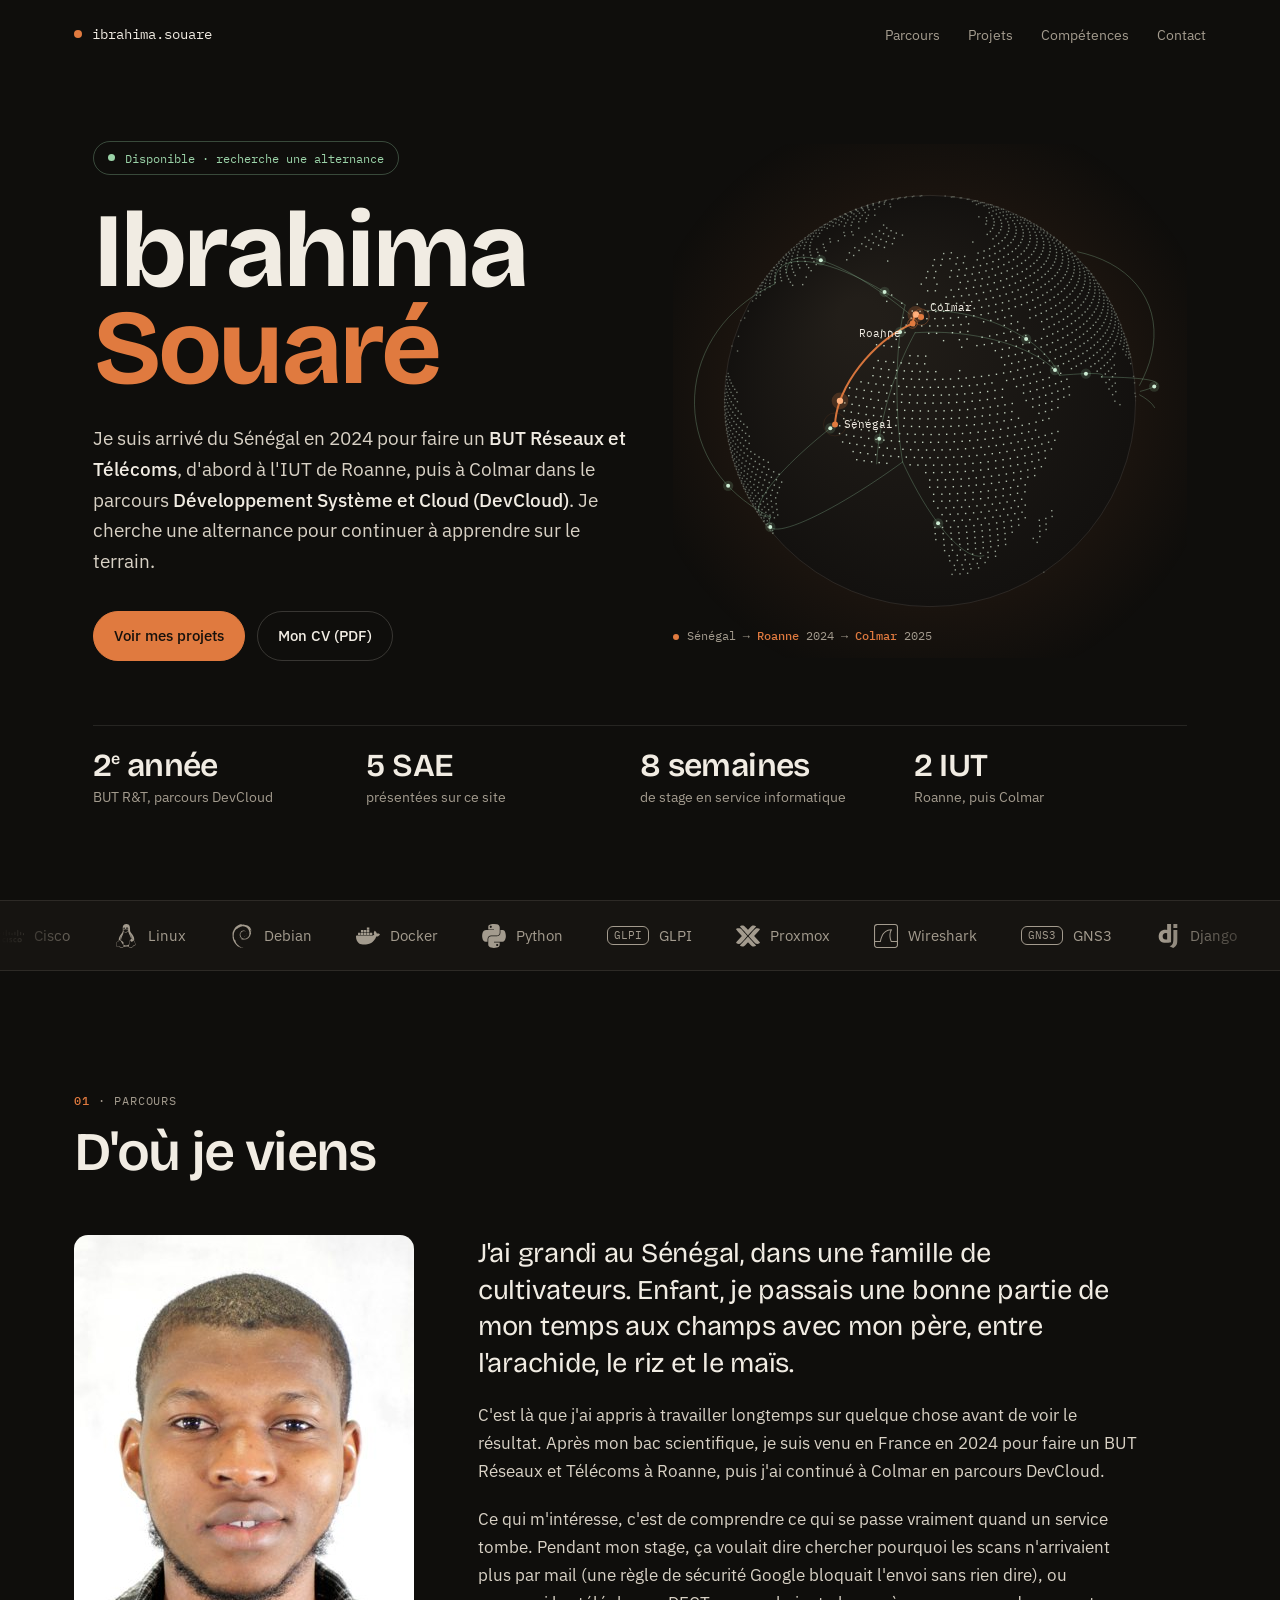
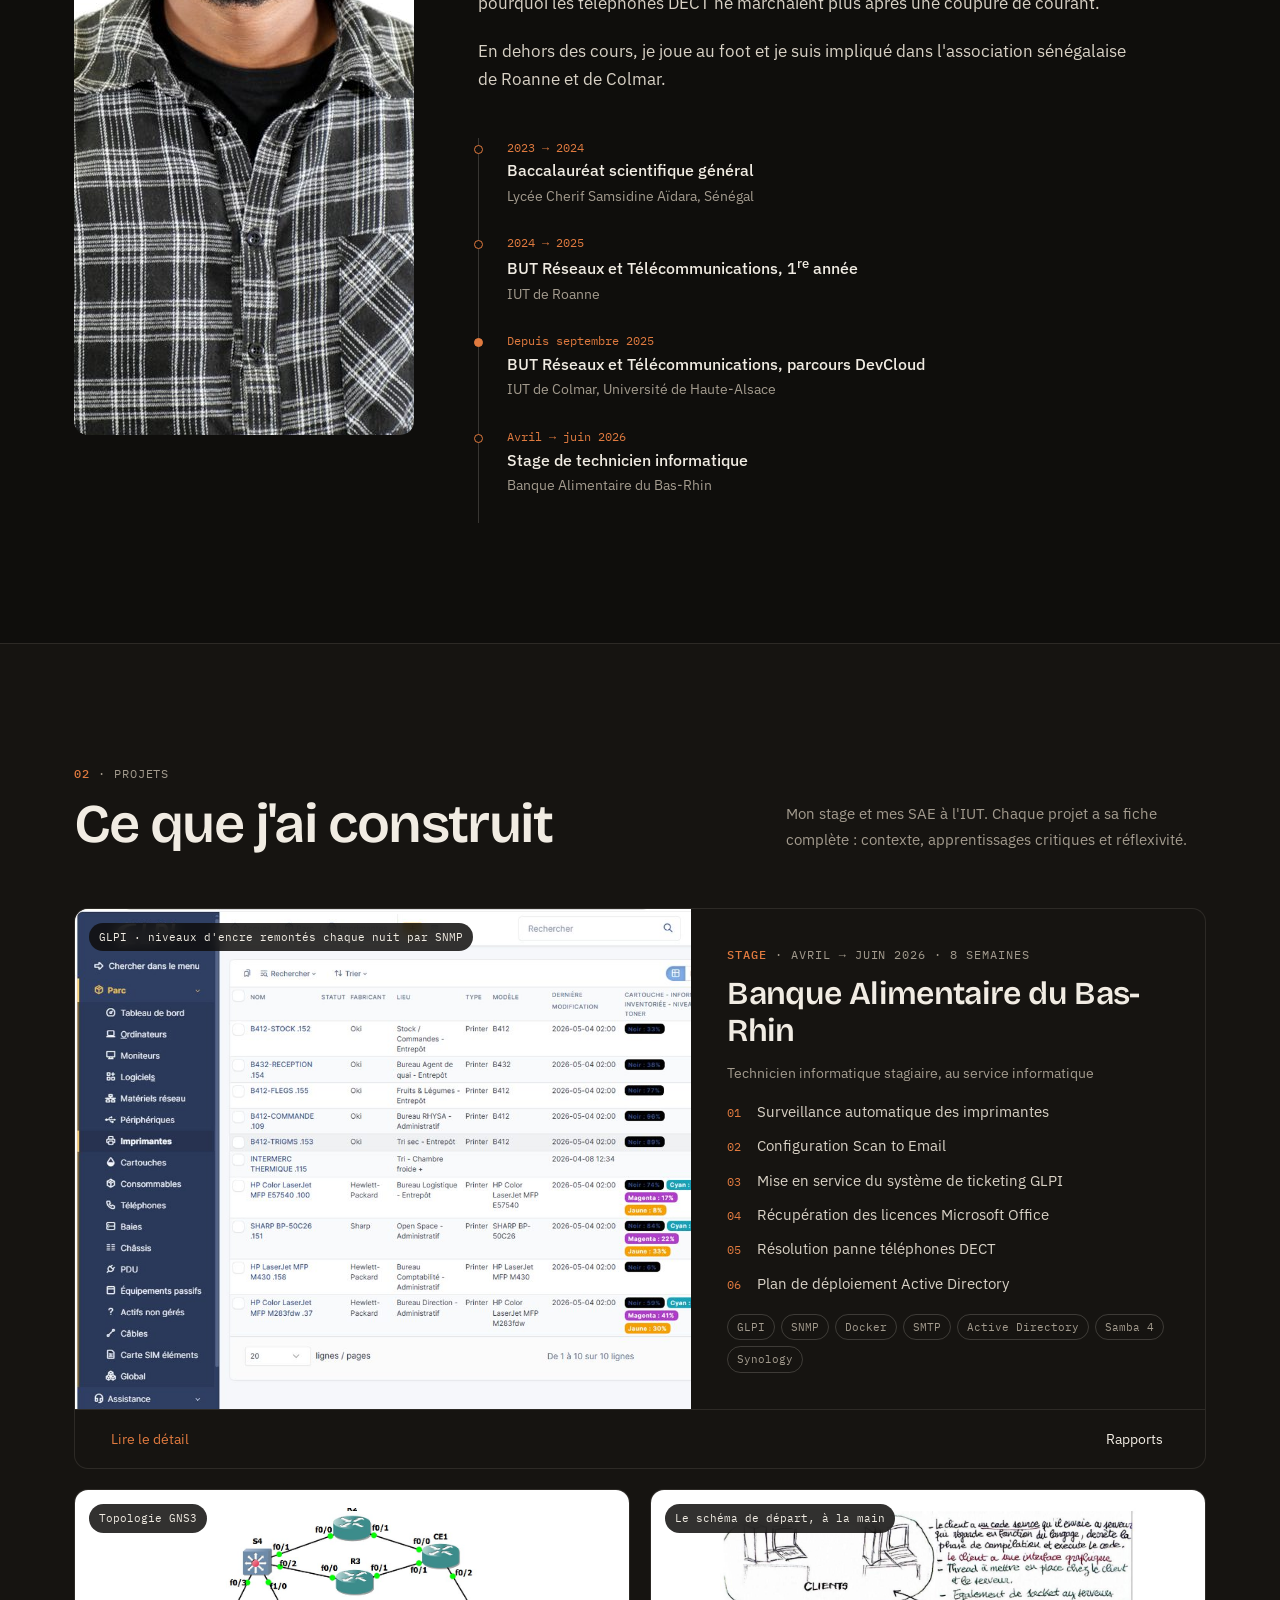
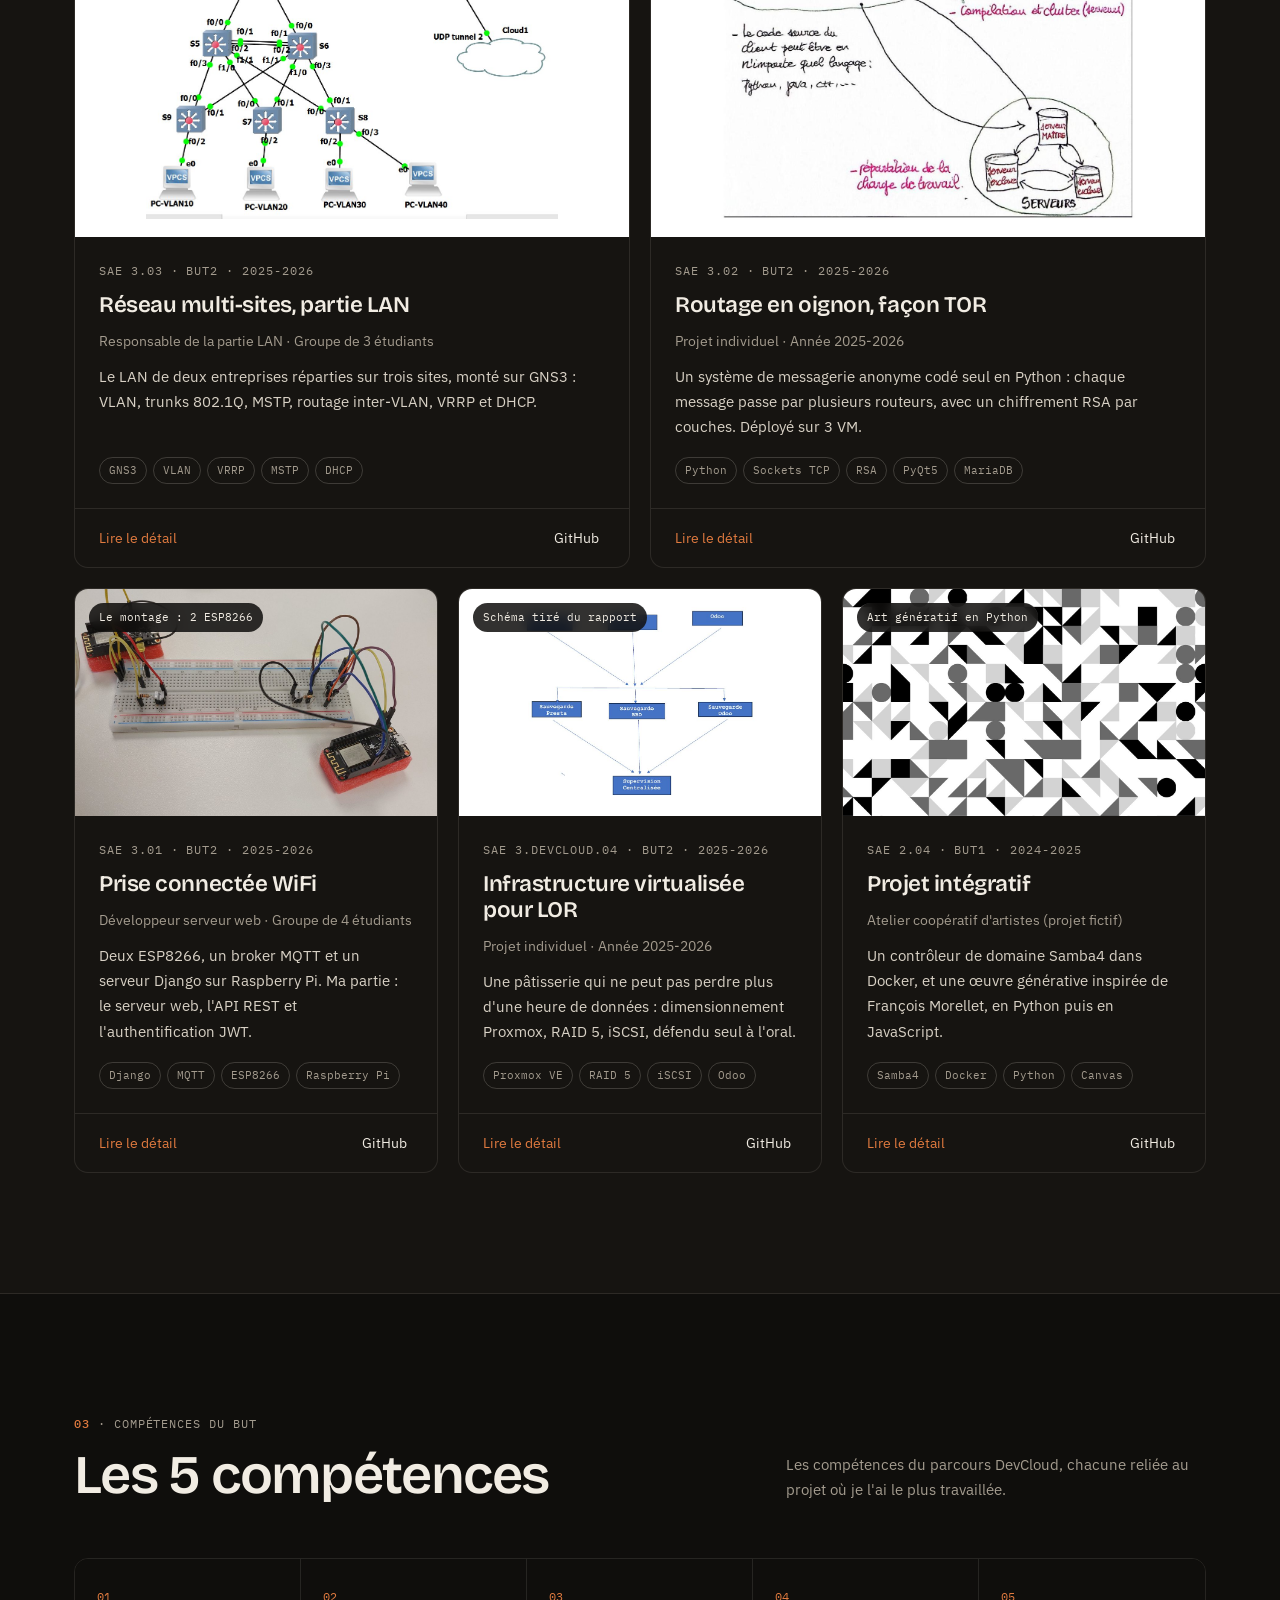
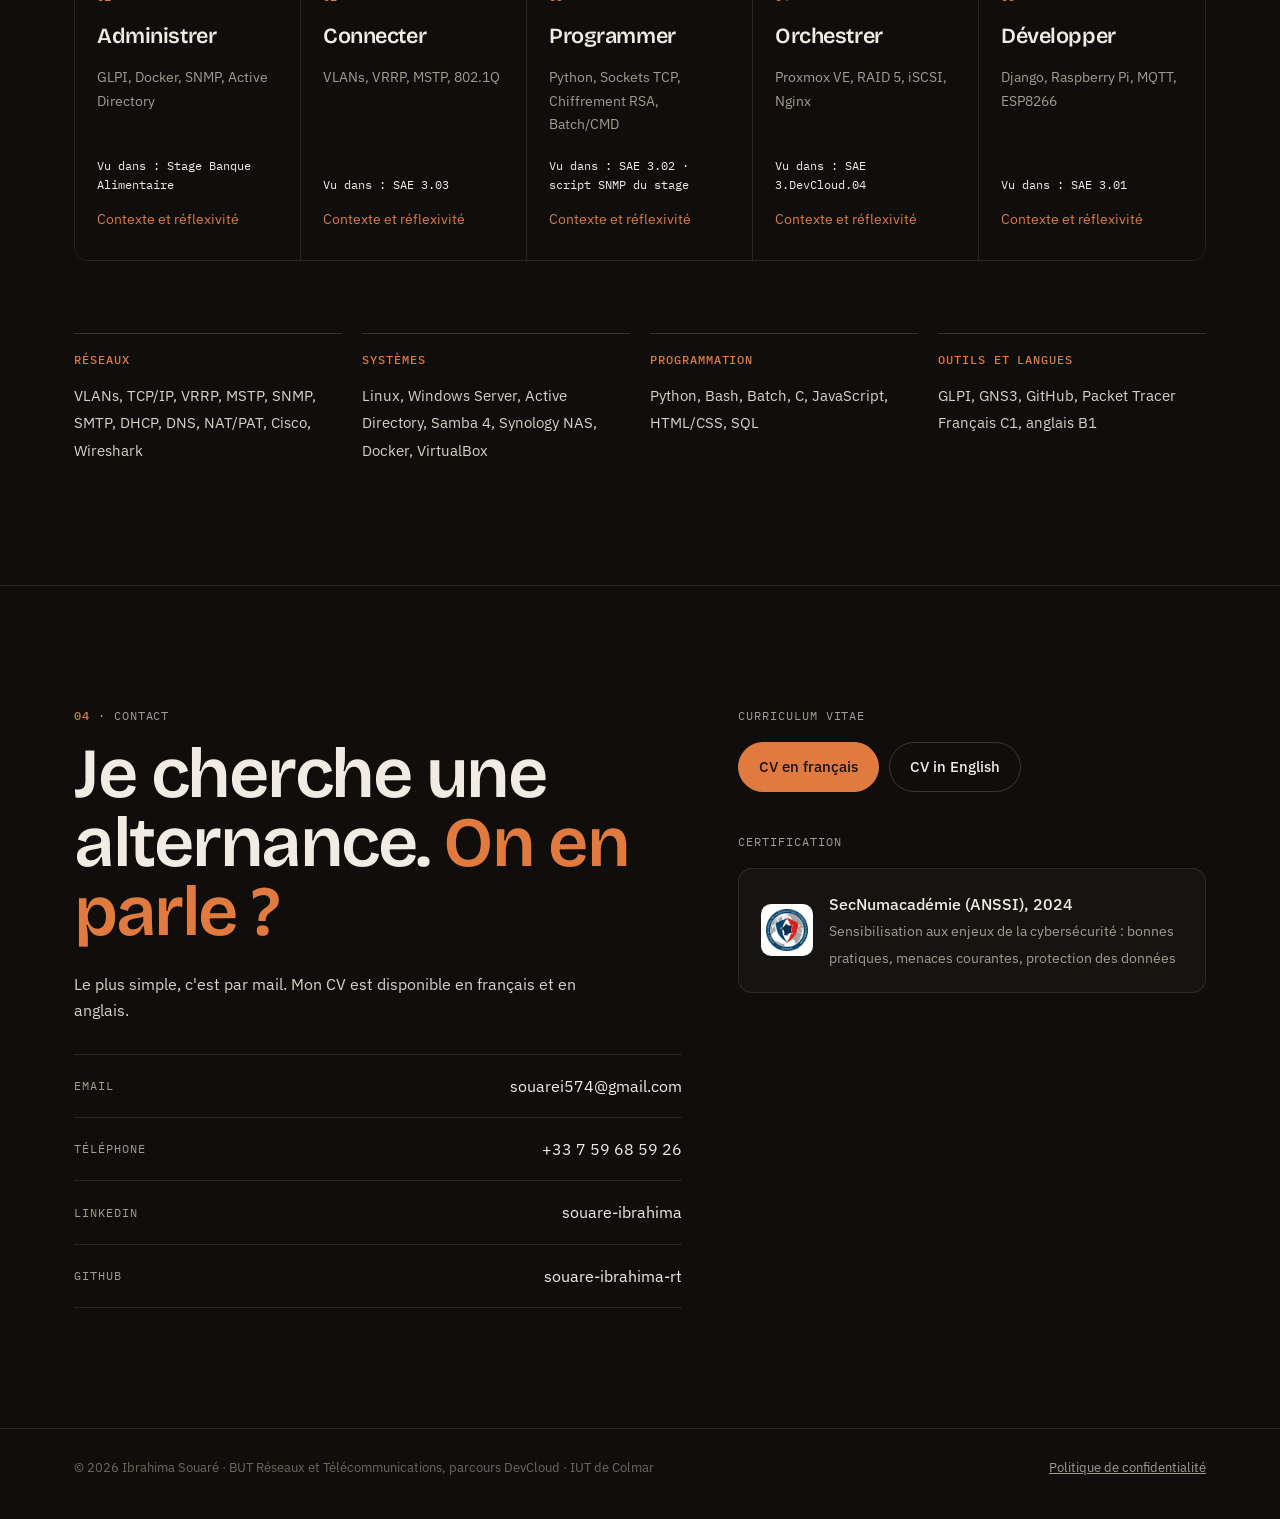
==== index.html @ 349dbc91 "Refonte du portfolio : globe 3D, bande défilante, cartes projets - Nouvelle palette (fond chaud, acc" ====
<!DOCTYPE html>
<html lang="fr">
<head>
<meta charset="UTF-8">
<meta name="viewport" content="width=device-width, initial-scale=1.0">
<title>Ibrahima Souaré · Réseaux, systèmes et cloud</title>
<meta name="theme-color" content="#0f0e0c">
<link rel="icon" type="image/svg+xml" href="favicon.svg">
<link rel="preload" href="assets/fonts/bricolage-grotesque-latin-wght-normal.woff2" as="font" type="font/woff2" crossorigin>
<link rel="stylesheet" href="assets/css/style.css">
</head>
<body>

<header class="nav">
  <div class="wrap">
    <a href="#accueil" class="brand"><i></i>ibrahima.souare</a>
    <button class="nav-toggle" aria-expanded="false" aria-controls="menu">Menu</button>
    <ul id="menu">
      <li><a href="#parcours">Parcours</a></li>
      <li><a href="#projets">Projets</a></li>
      <li><a href="#competences">Compétences</a></li>
      <li><a href="#contact">Contact</a></li>
    </ul>
  </div>
</header>

<main>
<!-- ============ ACCUEIL ============ -->
<section class="hero" id="accueil">
  <div class="wrap">
    <div class="hero-grid">
      <div>
        <div class="status"><i></i>Disponible · recherche une alternance</div>
        <h1>Ibrahima<span>Souaré</span></h1>
        <p class="hero-lead">Je suis arrivé du Sénégal en 2024 pour faire un <strong>BUT Réseaux et Télécoms</strong>, d'abord à l'IUT de Roanne, puis à Colmar dans le parcours <strong>Développement Système et Cloud (DevCloud)</strong>. Je cherche une alternance pour continuer à apprendre sur le terrain.</p>
        <div class="hero-cta">
          <a href="#projets" class="btn btn-main">Voir mes projets</a>
          <a href="CV-ibrahima-souare-alternance.pdf" class="btn" target="_blank" rel="noopener">Mon CV (PDF)</a>
        </div>
      </div>
      <div class="globe-box">
        <canvas id="globe" aria-label="Globe en rotation montrant le parcours Sénégal, Roanne, Colmar" role="img"></canvas>
        <div class="globe-legend"><span class="dot"></span>Sénégal → <b>Roanne</b> 2024 → <b>Colmar</b> 2025</div>
      </div>
    </div>
    <div class="facts">
      <div class="fact"><strong>2<sup style="font-size:.5em">e</sup> année</strong><span>BUT R&amp;T, parcours DevCloud</span></div>
      <div class="fact"><strong>5 SAE</strong><span>présentées sur ce site</span></div>
      <div class="fact"><strong>8 semaines</strong><span>de stage en service informatique</span></div>
      <div class="fact"><strong>2 IUT</strong><span>Roanne, puis Colmar</span></div>
    </div>
  </div>
</section>

<div class="marquee" aria-label="Technologies et outils utilisés"><div class="marquee-track"><div class="marquee-group"><span class="tech" style="--brand:#1BA0D7"><svg viewBox="0 0 24 24" aria-hidden="true"><path d="M16.331 18.171V17.06l-.022.01c-.25.121-.522.19-.801.203a1.186 1.186 0 01-.806-.237 1.038 1.038 0 01-.352-.498 1.21 1.21 0 01-.023-.667c.052-.225.178-.426.357-.569.16-.134.355-.218.562-.242a1.85 1.85 0 011.061.198l.024.013v-1.117l-.051-.014a2.862 2.862 0 00-1.011-.132 2.34 2.34 0 00-.903.206c-.287.132-.54.327-.739.571a2.221 2.221 0 00-.04 2.705c.295.378.709.645 1.175.756.491.12 1.006.102 1.487-.052l.082-.023M5.336 18.171V17.06l-.022.01c-.25.121-.522.19-.801.203a1.183 1.183 0 01-.806-.237 1.03 1.03 0 01-.351-.498 1.202 1.202 0 01-.024-.667c.052-.225.177-.426.357-.569.16-.134.355-.218.562-.242a1.85 1.85 0 011.061.198l.024.013v-1.117l-.051-.014a2.862 2.862 0 00-1.011-.132 2.344 2.344 0 00-.903.206 2.08 2.08 0 00-.74.571 2.224 2.224 0 00-.041 2.705 2.11 2.11 0 001.176.756c.491.12 1.005.102 1.487-.052l.083-.023M9.26 17.249l-.004.957.07.012c.22.041.441.069.664.085.195.019.391.022.587.012.187-.014.372-.049.551-.104.21-.06.405-.163.571-.305a1.16 1.16 0 00.333-.478 1.31 1.31 0 00-.007-.96 1.068 1.068 0 00-.298-.414 1.261 1.261 0 00-.438-.255l-.722-.268a.388.388 0 01-.197-.188.245.245 0 01.008-.219.382.382 0 01.154-.142.798.798 0 01.257-.074c.153-.022.308-.021.46.005.18.02.358.051.533.096l.038.008v-.883l-.069-.015a4.749 4.749 0 00-.543-.097 2.844 2.844 0 00-.714-.003c-.3.027-.585.143-.821.33-.16.126-.281.293-.351.484-.104.29-.105.608 0 .899.054.145.14.274.252.381.097.093.207.173.327.236.157.084.324.149.497.195.057.017.114.035.17.054l.085.031.024.01c.084.03.162.078.226.14.045.042.08.094.101.151a.325.325 0 01.001.161.339.339 0 01-.166.198.856.856 0 01-.275.086 2.032 2.032 0 01-.427.021 5.208 5.208 0 01-.557-.074 9.195 9.195 0 01-.287-.067l-.033-.006zm-2.475.995h1.05v-4.167h-1.05v4.167zm12.162-2.936a1.095 1.095 0 011.541.158 1.094 1.094 0 01-.157 1.541l-.017.014a1.096 1.096 0 01-1.367-1.713m-1.525.854a2.193 2.193 0 002.666 2.107 2.139 2.139 0 00.701-3.937 2.207 2.207 0 00-3.367 1.83M22.961 10.728a.52.52 0 001.039 0V9.573a.52.52 0 00-1.039 0v1.155M20.117 10.728a.522.522 0 001.041 0V8.139a.521.521 0 00-1.04 0v2.589M17.231 11.771a.521.521 0 001.039 0V6.17a.52.52 0 00-1.039 0v5.601M14.393 10.728a.521.521 0 001.04 0V8.139a.52.52 0 00-1.039 0v2.589M11.494 10.728a.522.522 0 001.039 0V9.573a.52.52 0 00-1.039 0v1.155M8.624 10.728a.52.52 0 001.039 0V8.139a.52.52 0 00-1.039 0v2.589M5.737 11.771a.52.52 0 001.039 0V6.17a.52.52 0 00-1.039 0v5.601M2.876 10.728a.522.522 0 001.04 0V8.139a.52.52 0 00-1.039 0v2.589M0 10.728a.521.521 0 001.039 0V9.573a.52.52 0 00-1.039 0v1.155"/></svg>Cisco</span><span class="tech" style="--brand:#FCC624"><svg viewBox="0 0 24 24" aria-hidden="true"><path d="M12.504 0c-.155 0-.315.008-.48.021-4.226.333-3.105 4.807-3.17 6.298-.076 1.092-.3 1.953-1.05 3.02-.885 1.051-2.127 2.75-2.716 4.521-.278.832-.41 1.684-.287 2.489a.424.424 0 00-.11.135c-.26.268-.45.6-.663.839-.199.199-.485.267-.797.4-.313.136-.658.269-.864.68-.09.189-.136.394-.132.602 0 .199.027.4.055.536.058.399.116.728.04.97-.249.68-.28 1.145-.106 1.484.174.334.535.47.94.601.81.2 1.91.135 2.774.6.926.466 1.866.67 2.616.47.526-.116.97-.464 1.208-.946.587-.003 1.23-.269 2.26-.334.699-.058 1.574.267 2.577.2.025.134.063.198.114.333l.003.003c.391.778 1.113 1.132 1.884 1.071.771-.06 1.592-.536 2.257-1.306.631-.765 1.683-1.084 2.378-1.503.348-.199.629-.469.649-.853.023-.4-.2-.811-.714-1.376v-.097l-.003-.003c-.17-.2-.25-.535-.338-.926-.085-.401-.182-.786-.492-1.046h-.003c-.059-.054-.123-.067-.188-.135a.357.357 0 00-.19-.064c.431-1.278.264-2.55-.173-3.694-.533-1.41-1.465-2.638-2.175-3.483-.796-1.005-1.576-1.957-1.56-3.368.026-2.152.236-6.133-3.544-6.139zm.529 3.405h.013c.213 0 .396.062.584.198.19.135.33.332.438.533.105.259.158.459.166.724 0-.02.006-.04.006-.06v.105a.086.086 0 01-.004-.021l-.004-.024a1.807 1.807 0 01-.15.706.953.953 0 01-.213.335.71.71 0 00-.088-.042c-.104-.045-.198-.064-.284-.133a1.312 1.312 0 00-.22-.066c.05-.06.146-.133.183-.198.053-.128.082-.264.088-.402v-.02a1.21 1.21 0 00-.061-.4c-.045-.134-.101-.2-.183-.333-.084-.066-.167-.132-.267-.132h-.016c-.093 0-.176.03-.262.132a.8.8 0 00-.205.334 1.18 1.18 0 00-.09.4v.019c.002.089.008.179.02.267-.193-.067-.438-.135-.607-.202a1.635 1.635 0 01-.018-.2v-.02a1.772 1.772 0 01.15-.768c.082-.22.232-.406.43-.533a.985.985 0 01.594-.2zm-2.962.059h.036c.142 0 .27.048.399.135.146.129.264.288.344.465.09.199.14.4.153.667v.004c.007.134.006.2-.002.266v.08c-.03.007-.056.018-.083.024-.152.055-.274.135-.393.2.012-.09.013-.18.003-.267v-.015c-.012-.133-.04-.2-.082-.333a.613.613 0 00-.166-.267.248.248 0 00-.183-.064h-.021c-.071.006-.13.04-.186.132a.552.552 0 00-.12.27.944.944 0 00-.023.33v.015c.012.135.037.2.08.334.046.134.098.2.166.268.01.009.02.018.034.024-.07.057-.117.07-.176.136a.304.304 0 01-.131.068 2.62 2.62 0 01-.275-.402 1.772 1.772 0 01-.155-.667 1.759 1.759 0 01.08-.668 1.43 1.43 0 01.283-.535c.128-.133.26-.2.418-.2zm1.37 1.706c.332 0 .733.065 1.216.399.293.2.523.269 1.052.468h.003c.255.136.405.266.478.399v-.131a.571.571 0 01.016.47c-.123.31-.516.643-1.063.842v.002c-.268.135-.501.333-.775.465-.276.135-.588.292-1.012.267a1.139 1.139 0 01-.448-.067 3.566 3.566 0 01-.322-.198c-.195-.135-.363-.332-.612-.465v-.005h-.005c-.4-.246-.616-.512-.686-.71-.07-.268-.005-.47.193-.6.224-.135.38-.271.483-.336.104-.074.143-.102.176-.131h.002v-.003c.169-.202.436-.47.839-.601.139-.036.294-.065.466-.065zm2.8 2.142c.358 1.417 1.196 3.475 1.735 4.473.286.534.855 1.659 1.102 3.024.156-.005.33.018.513.064.646-1.671-.546-3.467-1.089-3.966-.22-.2-.232-.335-.123-.335.59.534 1.365 1.572 1.646 2.757.13.535.16 1.104.021 1.67.067.028.135.06.205.067 1.032.534 1.413.938 1.23 1.537v-.043c-.06-.003-.12 0-.18 0h-.016c.151-.467-.182-.825-1.065-1.224-.915-.4-1.646-.336-1.77.465-.008.043-.013.066-.018.135-.068.023-.139.053-.209.064-.43.268-.662.669-.793 1.187-.13.533-.17 1.156-.205 1.869v.003c-.02.334-.17.838-.319 1.35-1.5 1.072-3.58 1.538-5.348.334a2.645 2.645 0 00-.402-.533 1.45 1.45 0 00-.275-.333c.182 0 .338-.03.465-.067a.615.615 0 00.314-.334c.108-.267 0-.697-.345-1.163-.345-.467-.931-.995-1.788-1.521-.63-.4-.986-.87-1.15-1.396-.165-.534-.143-1.085-.015-1.645.245-1.07.873-2.11 1.274-2.763.107-.065.037.135-.408.974-.396.751-1.14 2.497-.122 3.854a8.123 8.123 0 01.647-2.876c.564-1.278 1.743-3.504 1.836-5.268.048.036.217.135.289.202.218.133.38.333.59.465.21.201.477.335.876.335.039.003.075.006.11.006.412 0 .73-.134.997-.268.29-.134.52-.334.74-.4h.005c.467-.135.835-.402 1.044-.7zm2.185 8.958c.037.6.343 1.245.882 1.377.588.134 1.434-.333 1.791-.765l.211-.01c.315-.007.577.01.847.268l.003.003c.208.199.305.53.391.876.085.4.154.78.409 1.066.486.527.645.906.636 1.14l.003-.007v.018l-.003-.012c-.015.262-.185.396-.498.595-.63.401-1.746.712-2.457 1.57-.618.737-1.37 1.14-2.036 1.191-.664.053-1.237-.2-1.574-.898l-.005-.003c-.21-.4-.12-1.025.056-1.69.176-.668.428-1.344.463-1.897.037-.714.076-1.335.195-1.814.12-.465.308-.797.641-.984l.045-.022zm-10.814.049h.01c.053 0 .105.005.157.014.376.055.706.333 1.023.752l.91 1.664.003.003c.243.533.754 1.064 1.189 1.637.434.598.77 1.131.729 1.57v.006c-.057.744-.48 1.148-1.125 1.294-.645.135-1.52.002-2.395-.464-.968-.536-2.118-.469-2.857-.602-.369-.066-.61-.2-.723-.4-.11-.2-.113-.602.123-1.23v-.004l.002-.003c.117-.334.03-.752-.027-1.118-.055-.401-.083-.71.043-.94.16-.334.396-.4.69-.533.294-.135.64-.202.915-.47h.002v-.002c.256-.268.445-.601.668-.838.19-.201.38-.336.663-.336zm7.159-9.074c-.435.201-.945.535-1.488.535-.542 0-.97-.267-1.28-.466-.154-.134-.28-.268-.373-.335-.164-.134-.144-.333-.074-.333.109.016.129.134.199.2.096.066.215.2.36.333.292.2.68.467 1.167.467.485 0 1.053-.267 1.398-.466.195-.135.445-.334.648-.467.156-.136.149-.267.279-.267.128.016.034.134-.147.332a8.097 8.097 0 01-.69.468zm-1.082-1.583V5.64c-.006-.02.013-.042.029-.05.074-.043.18-.027.26.004.063 0 .16.067.15.135-.006.049-.085.066-.135.066-.055 0-.092-.043-.141-.068-.052-.018-.146-.008-.163-.065zm-.551 0c-.02.058-.113.049-.166.066-.047.025-.086.068-.14.068-.05 0-.13-.02-.136-.068-.01-.066.088-.133.15-.133.08-.031.184-.047.259-.005.019.009.036.03.03.05v.02h.003z"/></svg>Linux</span><span class="tech" style="--brand:#A81D33"><svg viewBox="0 0 24 24" aria-hidden="true"><path d="M13.88 12.685c-.4 0 .08.2.601.28.14-.1.27-.22.39-.33a3.001 3.001 0 01-.99.05m2.14-.53c.23-.33.4-.69.47-1.06-.06.27-.2.5-.33.73-.75.47-.07-.27 0-.56-.8 1.01-.11.6-.14.89m.781-2.05c.05-.721-.14-.501-.2-.221.07.04.13.5.2.22M12.38.31c.2.04.45.07.42.12.23-.05.28-.1-.43-.12m.43.12l-.15.03.14-.01V.43m6.633 9.944c.02.64-.2.95-.38 1.5l-.35.181c-.28.54.03.35-.17.78-.44.39-1.34 1.22-1.62 1.301-.201 0 .14-.25.19-.34-.591.4-.481.6-1.371.85l-.03-.06c-2.221 1.04-5.303-1.02-5.253-3.842-.03.17-.07.13-.12.2a3.551 3.552 0 012.001-3.501 3.361 3.362 0 013.732.48 3.341 3.342 0 00-2.721-1.3c-1.18.01-2.281.76-2.651 1.57-.6.38-.67 1.47-.93 1.661-.361 2.601.66 3.722 2.38 5.042.27.19.08.21.12.35a4.702 4.702 0 01-1.53-1.16c.23.33.47.66.8.91-.55-.18-1.27-1.3-1.48-1.35.93 1.66 3.78 2.921 5.261 2.3a6.203 6.203 0 01-2.33-.28c-.33-.16-.77-.51-.7-.57a5.802 5.803 0 005.902-.84c.44-.35.93-.94 1.07-.95-.2.32.04.16-.12.44.44-.72-.2-.3.46-1.24l.24.33c-.09-.6.74-1.321.66-2.262.19-.3.2.3 0 .97.29-.74.08-.85.15-1.46.08.2.18.42.23.63-.18-.7.2-1.2.28-1.6-.09-.05-.28.3-.32-.53 0-.37.1-.2.14-.28-.08-.05-.26-.32-.38-.861.08-.13.22.33.34.34-.08-.42-.2-.75-.2-1.08-.34-.68-.12.1-.4-.3-.34-1.091.3-.25.34-.74.54.77.84 1.96.981 2.46-.1-.6-.28-1.2-.49-1.76.16.07-.26-1.241.21-.37A7.823 7.824 0 0017.702 1.6c.18.17.42.39.33.42-.75-.45-.62-.48-.73-.67-.61-.25-.65.02-1.06 0C15.082.73 14.862.8 13.8.4l.05.23c-.77-.25-.9.1-1.73 0-.05-.04.27-.14.53-.18-.741.1-.701-.14-1.431.03.17-.13.36-.21.55-.32-.6.04-1.44.35-1.18.07C9.6.68 7.847 1.3 6.867 2.22L6.838 2c-.45.54-1.96 1.611-2.08 2.311l-.131.03c-.23.4-.38.85-.57 1.261-.3.52-.45.2-.4.28-.6 1.22-.9 2.251-1.16 3.102.18.27 0 1.65.07 2.76-.3 5.463 3.84 10.776 8.363 12.006.67.23 1.65.23 2.49.25-.99-.28-1.12-.15-2.08-.49-.7-.32-.85-.7-1.34-1.13l.2.35c-.971-.34-.57-.42-1.361-.67l.21-.27c-.31-.03-.83-.53-.97-.81l-.34.01c-.41-.501-.63-.871-.61-1.161l-.111.2c-.13-.21-1.52-1.901-.8-1.511-.13-.12-.31-.2-.5-.55l.14-.17c-.35-.44-.64-1.02-.62-1.2.2.24.32.3.45.33-.88-2.172-.93-.12-1.601-2.202l.15-.02c-.1-.16-.18-.34-.26-.51l.06-.6c-.63-.74-.18-3.102-.09-4.402.07-.54.53-1.1.88-1.981l-.21-.04c.4-.71 2.341-2.872 3.241-2.761.43-.55-.09 0-.18-.14.96-.991 1.26-.7 1.901-.88.7-.401-.6.16-.27-.151 1.2-.3.85-.7 2.421-.85.16.1-.39.14-.52.26 1-.49 3.151-.37 4.562.27 1.63.77 3.461 3.011 3.531 5.132l.08.02c-.04.85.13 1.821-.17 2.711l.2-.42M9.54 13.236l-.05.28c.26.35.47.73.8 1.01-.24-.47-.42-.66-.75-1.3m.62-.02c-.14-.15-.22-.34-.31-.52.08.32.26.6.43.88l-.12-.36m10.945-2.382l-.07.15c-.1.76-.34 1.511-.69 2.212.4-.73.65-1.541.75-2.362M12.45.12c.27-.1.66-.05.95-.12-.37.03-.74.05-1.1.1l.15.02M3.006 5.142c.07.57-.43.8.11.42.3-.66-.11-.18-.1-.42m-.64 2.661c.12-.39.15-.62.2-.84-.35.44-.17.53-.2.83"/></svg>Debian</span><span class="tech" style="--brand:#2496ED"><svg viewBox="0 0 24 24" aria-hidden="true"><path d="M13.983 11.078h2.119a.186.186 0 00.186-.185V9.006a.186.186 0 00-.186-.186h-2.119a.185.185 0 00-.185.185v1.888c0 .102.083.185.185.185m-2.954-5.43h2.118a.186.186 0 00.186-.186V3.574a.186.186 0 00-.186-.185h-2.118a.185.185 0 00-.185.185v1.888c0 .102.082.185.185.185m0 2.716h2.118a.187.187 0 00.186-.186V6.29a.186.186 0 00-.186-.185h-2.118a.185.185 0 00-.185.185v1.887c0 .102.082.185.185.186m-2.93 0h2.12a.186.186 0 00.184-.186V6.29a.185.185 0 00-.185-.185H8.1a.185.185 0 00-.185.185v1.887c0 .102.083.185.185.186m-2.964 0h2.119a.186.186 0 00.185-.186V6.29a.185.185 0 00-.185-.185H5.136a.186.186 0 00-.186.185v1.887c0 .102.084.185.186.186m5.893 2.715h2.118a.186.186 0 00.186-.185V9.006a.186.186 0 00-.186-.186h-2.118a.185.185 0 00-.185.185v1.888c0 .102.082.185.185.185m-2.93 0h2.12a.185.185 0 00.184-.185V9.006a.185.185 0 00-.184-.186h-2.12a.185.185 0 00-.184.185v1.888c0 .102.083.185.185.185m-2.964 0h2.119a.185.185 0 00.185-.185V9.006a.185.185 0 00-.184-.186h-2.12a.186.186 0 00-.186.186v1.887c0 .102.084.185.186.185m-2.92 0h2.12a.185.185 0 00.184-.185V9.006a.185.185 0 00-.184-.186h-2.12a.185.185 0 00-.184.185v1.888c0 .102.082.185.185.185M23.763 9.89c-.065-.051-.672-.51-1.954-.51-.338.001-.676.03-1.01.087-.248-1.7-1.653-2.53-1.716-2.566l-.344-.199-.226.327c-.284.438-.49.922-.612 1.43-.23.97-.09 1.882.403 2.661-.595.332-1.55.413-1.744.42H.751a.751.751 0 00-.75.748 11.376 11.376 0 00.692 4.062c.545 1.428 1.355 2.48 2.41 3.124 1.18.723 3.1 1.137 5.275 1.137.983.003 1.963-.086 2.93-.266a12.248 12.248 0 003.823-1.389c.98-.567 1.86-1.288 2.61-2.136 1.252-1.418 1.998-2.997 2.553-4.4h.221c1.372 0 2.215-.549 2.68-1.009.309-.293.55-.65.707-1.046l.098-.288Z"/></svg>Docker</span><span class="tech" style="--brand:#3776AB"><svg viewBox="0 0 24 24" aria-hidden="true"><path d="M11.858 0c-.978.005-1.913.088-2.736.234C6.7.662 6.26 1.558 6.26 3.21v2.182h5.725v.727H4.111c-1.664 0-3.121 1-3.577 2.903-.526 2.181-.549 3.542 0 5.82.407 1.694 1.379 2.902 3.043 2.902h1.969v-2.616c0-1.89 1.635-3.557 3.576-3.557h5.72c1.591 0 2.862-1.31 2.862-2.91v-5.45c0-1.553-1.309-2.718-2.863-2.977A18 18 0 0 0 11.858 0M8.762 1.755c.591 0 1.074.491 1.074 1.095 0 .601-.483 1.087-1.074 1.087A1.08 1.08 0 0 1 7.688 2.85c0-.604.48-1.095 1.074-1.095m9.656 4.364v2.543c0 1.971-1.671 3.63-3.577 3.63H9.122c-1.566 0-2.862 1.34-2.862 2.91v5.452c0 1.551 1.349 2.464 2.862 2.91 1.813.532 3.55.628 5.72 0 1.44-.418 2.862-1.258 2.862-2.91V18.47h-5.719v-.727h8.582c1.664 0 2.284-1.16 2.862-2.903.598-1.793.573-3.518 0-5.819-.41-1.656-1.196-2.903-2.862-2.903zm-3.216 13.807a1.08 1.08 0 0 1 1.074 1.088c0 .604-.48 1.094-1.074 1.094-.592 0-1.075-.49-1.075-1.094 0-.601.483-1.088 1.075-1.088"/></svg>Python</span><span class="tech"><span class="mark">GLPI</span>GLPI</span><span class="tech" style="--brand:#E57000"><svg viewBox="0 0 24 24" aria-hidden="true"><path d="M4.928 1.825c-1.09.553-1.09.64-.07 1.78 5.655 6.295 7.004 7.782 7.107 7.782.139.017 7.971-8.542 8.058-8.801.034-.07-.208-.312-.519-.536-.415-.312-.864-.433-1.712-.467-1.59-.104-2.144.242-4.115 2.455-.899 1.003-1.66 1.833-1.66 1.833-.017 0-.76-.813-1.642-1.798S8.473 2.1 8.127 1.91c-.796-.45-2.421-.484-3.2-.086zM1.297 4.367C.45 4.695 0 5.007 0 5.248c0 .121 1.331 1.678 2.94 3.459 1.625 1.78 2.939 3.268 2.939 3.302 0 .035-1.331 1.522-2.94 3.303C1.314 17.11.017 18.683.035 18.822c.086.467 1.504 1.055 2.541 1.055 1.678-.018 2.058-.312 5.603-4.202 1.78-1.954 3.233-3.614 3.233-3.666 0-.069-1.435-1.694-3.199-3.63-2.3-2.508-3.423-3.632-3.96-3.874-.812-.398-2.126-.467-2.956-.138zm18.467.12c-.502.26-1.764 1.505-3.943 3.891-1.763 1.937-3.199 3.562-3.199 3.631 0 .07 1.453 1.712 3.234 3.666 3.544 3.89 3.925 4.184 5.602 4.202 1.038 0 2.455-.588 2.542-1.055.017-.156-1.28-1.712-2.905-3.493-1.608-1.78-2.94-3.285-2.94-3.32 0-.034 1.332-1.539 2.94-3.32C22.72 6.91 24.017 5.352 24 5.214c-.087-.45-1.366-.968-2.473-1.038-.795-.034-1.21.035-1.763.312zM7.954 16.973c-2.144 2.369-3.908 4.374-3.943 4.46-.034.07.208.312.52.537.414.311.864.432 1.711.467 1.574.103 2.161-.26 4.15-2.508.864-.968 1.608-1.78 1.625-1.78s.761.812 1.643 1.798c2.023 2.248 2.559 2.576 4.132 2.49.848-.035 1.297-.156 1.712-.467.311-.225.553-.467.519-.536-.087-.26-7.92-8.819-8.058-8.801-.069 0-1.867 1.954-4.011 4.34z"/></svg>Proxmox</span><span class="tech" style="--brand:#1679A7"><svg viewBox="0 0 24 24" aria-hidden="true"><path d="m2.95 0c-1.62 0-2.95 1.32-2.95 2.95v18.1c0 1.63 1.32 2.95 2.95 2.95h18.1c1.62 0 2.95-1.32 2.95-2.95v-18.1c-.00024-1.63-1.32-2.95-2.95-2.95zm0 1.09h18.1c1.04 0 1.85.818 1.85 1.86v14h-5.27c-.335-.796-2.57-6.47.283-10.9a.516.517 0 0 0-.443-.794c-5.24.0827-8.2 3.19-9.74 6.21-1.35 2.64-1.63 4.91-1.69 5.53h-4.95v-14c0-1.04.817-1.86 1.85-1.86zm13.6 5.24c-2.62 5.24.248 11.4.248 11.4a.516.517 0 0 0 .469.301h5.62v3.05c0 1.04-.817 1.86-1.85 1.86h-18.1c-1.04 0-1.85-.818-1.85-1.86v-3.05h5.39a.516.517 0 0 0 .514-.477s.226-2.8 1.66-5.62c1.34-2.62 3.67-5.17 7.91-5.57z"/></svg>Wireshark</span><span class="tech"><span class="mark">GNS3</span>GNS3</span><span class="tech" style="--brand:#092E20"><svg viewBox="0 0 24 24" aria-hidden="true"><path d="M11.146 0h3.924v18.166c-2.013.382-3.491.535-5.096.535-4.791 0-7.288-2.166-7.288-6.32 0-4.002 2.65-6.6 6.753-6.6.637 0 1.121.05 1.707.203zm0 9.143a3.894 3.894 0 00-1.325-.204c-1.988 0-3.134 1.223-3.134 3.365 0 2.09 1.096 3.236 3.109 3.236.433 0 .79-.025 1.35-.102V9.142zM21.314 6.06v9.098c0 3.134-.229 4.638-.917 5.937-.637 1.249-1.478 2.039-3.211 2.905l-3.644-1.733c1.733-.815 2.574-1.53 3.109-2.625.561-1.121.739-2.421.739-5.835V6.059h3.924zM17.39.021h3.924v4.026H17.39z"/></svg>Django</span><span class="tech" style="--brand:#A22846"><svg viewBox="0 0 24 24" aria-hidden="true"><path d="m19.8955 10.8961-.1726-.3028c.0068-2.1746-1.0022-3.061-2.1788-3.7348.356-.0938.7237-.1711.8245-.6182.6118-.1566.7397-.4398.8011-.7398.16-.1066.6955-.4061.6394-.9211.2998-.2069.4669-.4725.3819-.8487.3222-.3515.407-.6419.2702-.9096.3868-.4805.2152-.7295.05-.9817.2897-.5254.0341-1.0887-.7758-.9944-.3221-.4733-1.0244-.3659-1.133-.3637-.1215-.1519-.2819-.2821-.7755-.219-.3197-.2851-.6771-.2364-1.0458-.0964-.4378-.3403-.7275-.0675-1.0584.0356-.53-.1706-.6513.0631-.9117.1583-.5781-.1203-.7538.1416-1.0309.4182l-.3224-.0063c-.8719.5061-1.305 1.5366-1.4585 2.0664-.1536-.5299-.5858-1.5604-1.4575-2.0664l-.3223.0063C9.942.5014 9.7663.2394 9.1883.3597 8.9279.2646 8.807.0309 8.2766.2015c-.2172-.0677-.417-.2084-.6522-.2012l.0004.0002C7.5017.0041 7.369.049 7.2185.166c-.3688-.1401-.7262-.1887-1.0459.0964-.4936-.0631-.654.0671-.7756.219C5.2887.4791 4.5862.3717 4.264.845c-.8096-.0943-1.0655.4691-.7756.9944-.1653.2521-.3366.5013.05.9819-.1367.2677-.0519.5581.2703.9096-.085.3763.0822.6418.3819.8487-.0561.515.4795.8144.6394.9211.0614.3001.1894.5832.8011.7398.1008.4472.4685.5244.8245.6183-1.1766.6737-2.1856 1.56-2.1788 3.7348l-.1724.3028c-1.3491.8082-2.5629 3.4056-.6648 5.5167.124.6609.3319 1.1355.5171 1.6609.2769 2.117 2.0841 3.1082 2.5608 3.2255.6984.524 1.4423 1.0212 2.449 1.3696.949.964 1.977 1.3314 3.0107 1.3308.0152 0 .0306.0002.0457 0 1.0337.0006 2.0618-.3668 3.0107-1.3308 1.0067-.3483 1.7506-.8456 2.4491-1.3696.4766-.1173 2.2838-1.1085 2.5607-3.2255.1851-.5253.3931-1 .517-1.6609 1.8981-2.1113.6843-4.7089-.6649-5.517zm-1.0386-.3715c-.0704.8759-4.6354-3.0504-3.8472-3.1808 2.1391-.3558 3.9191.896 3.8472 3.1808zm-2.0155 4.3649c-1.1481.7409-2.8025.2626-3.6953-1.0681-.8928-1.3306-.6858-3.0101.4623-3.7509 1.1481-.7409 2.8025-.2627 3.6953 1.068.8927 1.3307.6858 3.0101-.4623 3.751zM13.6591 1.3721c.0396.1967.0843.321.1354.3577.2537-.272.4611-.5506.7878-.8123.0011.1537-.0776.3205.1169.4425.1752-.2356.4119-.4459.7263-.6244-.1514.2611-.026.3404.0554.4486.24-.2059.4681-.4144.9109-.5759-.121.1474-.2902.2914-.1108.4607.2473-.1544.496-.3086 1.0833-.4183-.1323.1475-.4059.295-.2401.4426.3104-.1186.6539-.2047 1.034-.2546-.182.1496-.3337.2963-.1846.4122.3323-.1022.7899-.2398 1.2372-.1212l-.2832.2849c-.0314.0382.6623.0297 1.1202.0364-.167.2321-.3375.4562-.437.8548.0454.0459.2723.0204.4862 0-.2194.4618-.6004.5783-.6893.776.134.1015.32.075.5232.006-.158.3254-.4892.5484-.7509.8123.0662.047.1818.075.4555.0425-.2418.257-.5339.492-.8802.7032.0614.0708.2722.0681.4678.0727-.3136.3069-.7173.466-1.0955.6668.1885.1288.3234.0988.4678.097-.2676.2198-.7225.3342-1.1448.4668.0803.1249.1607.1589.3324.194-.447.2473-1.0873.1343-1.2679.2607.0435.1243.1665.2053.3139.2728-.7197.0418-2.6879-.0262-3.0652-1.5156.7367-.8094 2.0813-1.7593 4.394-2.934-1.7994.6022-3.4229 1.405-4.7817 2.5096-1.5978-.7436-.4965-2.6197.283-3.3645zm-1.6126 5.3718c1.1329-.0123 2.5356.8325 2.53 1.6286-.005.7027-.9851 1.2715-2.5213 1.2607-1.5043-.0177-2.5172-.7148-2.5137-1.3957.003-.5603 1.2282-1.5263 2.505-1.4936zm-5.7646-.6006c.1717-.0351.252-.0692.3323-.194-.4223-.1327-.8772-.247-1.1448-.4668.1444.0018.2792.0318.4678-.097-.3783-.2008-.782-.3599-1.0956-.6668.1955-.0048.4064-.002.4677-.0728-.3462-.2113-.6383-.4463-.8801-.7033.2738.0325.3893.0045.4555-.0425-.2617-.264-.593-.487-.7509-.8123.2032.069.3892.0954.5232-.006-.089-.1977-.47-.3142-.6894-.776.214.0204.4409.0459.4863 0-.0994-.3985-.2698-.6226-.4369-.8547.4579-.0067 1.1516.0018 1.1202-.0364l-.2831-.2849c.4472-.1186.9049.019 1.2371.1213.1492-.1159-.0026-.2626-.1847-.4123.3801.05.7236.1361 1.034.2547.1659-.1476-.1076-.2951-.24-.4426.5872.1097.8361.2639 1.0833.4183.1794-.1694.0103-.3133-.1108-.4607.4428.1615.6709.37.911.5759.0814-.1082.2068-.1875.0554-.4486.3143.1785.5511.3888.7263.6244.1945-.122.1159-.2888.1169-.4426.3267.2618.534.5404.7879.8124.0511-.0366.0959-.161.1354-.3577.7794.7448 1.8807 2.6208.2831 3.3646-1.3589-1.1039-2.9817-1.9064-4.78-2.5086 2.3115 1.174 3.6556 2.1239 4.392 2.9328-.3773 1.4895-2.3455 1.5575-3.0651 1.5157.1473-.0676.2703-.1485.3139-.2728-.1806-.1264-.8209-.0134-1.2679-.2607zm2.8175 1.1334c.7881.1304-3.7769 4.0567-3.8472 3.1809-.0719-2.2846 1.7079-3.5367 3.8472-3.1809zm-4.847 8.7567c-1.1094-.8789-1.4668-3.4529.5901-4.6097 1.2394-.3273.4184 5.051-.5901 4.6097zm4.2656 4.5989c-.6257.3719-2.1452.2187-3.2252-1.3095-.7283-1.2823-.6345-2.5872-.123-2.9705.7648-.4589 1.9464.1609 2.8559 1.2003.7923.9405 1.1536 2.5927.4923 3.0797zm-1.2415-5.6086c-1.1481-.7409-1.3551-2.4203-.4623-3.7511.8928-1.3307 2.5472-1.8089 3.6952-1.068 1.1481.7409 1.3551 2.4203.4623 3.7509-.8926 1.3308-2.5471 1.809-3.6952 1.0682zm4.7948 8.2279c-1.3763.0584-2.7258-1.1105-2.7081-1.5157-.0206-.594 1.6758-1.0578 2.782-1.0306 1.1131-.0479 2.6068.3531 2.6097.8851.0184.5166-1.3547 1.6838-2.6836 1.6612zm2.7584-5.8578c.0081 1.3899-1.226 2.5225-2.7562 2.5299-1.5302.0073-2.7773-1.1135-2.7854-2.5033v-.0265c-.008-1.3899 1.2259-2.5226 2.7562-2.5299 1.5302-.0073 2.7773 1.1134 2.7853 2.5033a.7794.7794 0 0 1 .0001.0265zm3.855 2.0029c-1.186 1.6208-2.7916 1.684-3.3896 1.2325-.6255-.5811-.148-2.3854.7094-3.3747v-.0003c.9812-1.0912 2.0302-1.8037 2.7609-1.2469.4919.4828.7805 2.3008-.0807 3.3894zm1.0724-3.4301c-1.0086.4413-1.8298-4.9372-.5901-4.61 2.0568 1.1569 1.6994 3.731.5901 4.61zm-.0256-8.3279h.2985v-.5304h.2986c.1502 0 .2053.0624.2262.2052.0152.1088.0113.2395.0477.3253h.2984c-.0533-.0763-.0515-.2358-.0571-.3213-.0097-.1373-.0513-.2796-.1977-.3176v-.0037c.1502-.061.2149-.1807.2149-.341 0-.2048-.1539-.3738-.3974-.3738h-.732v1.3573zm.2985-1.1255h.3269c.1333 0 .2054.0573.2054.188 0 .1369-.0721.1942-.2054.1942H20.03v-.3822zm-1.0337.4633c0 .7009.5682 1.2694 1.2695 1.2694s1.2695-.5684 1.2695-1.2694c0-.7013-.5683-1.2697-1.2695-1.2697-.7013 0-1.2695.5684-1.2695 1.2697zm2.3275 0c0 .5845-.4737 1.058-1.058 1.058s-1.058-.4735-1.058-1.058c0-.5849.4737-1.058 1.058-1.058s1.058.4731 1.058 1.058z"/></svg>Raspberry Pi</span><span class="tech" style="--brand:#003545"><svg viewBox="0 0 24 24" aria-hidden="true"><path d="M23.157 4.412c-.676.284-.79.31-1.673.372-.65.045-.757.057-1.212.209-.75.246-1.395.75-2.02 1.59-.296.398-1.249 1.913-1.249 1.988 0 .057-.65.998-.915 1.32-.574.713-1.08 1.079-2.14 1.59-.77.36-1.224.524-4.102 1.477-1.073.353-2.133.738-2.367.864-.852.449-1.515 1.036-2.203 1.938-1.003 1.32-.972 1.313-3.042.947a12.264 12.264 0 00-.675-.063c-.644-.05-1.023.044-1.332.334L0 17.193l.177.088c.094.05.353.234.561.398.215.17.461.347.55.391.088.044.17.088.183.101.012.013-.089.17-.228.353-.435.581-.593.871-.574 1.048.019.164.032.17.43.17.517-.006.826-.056 1.261-.208.65-.233 2.058-.94 2.784-1.4.776-.5 1.717-.998 1.956-1.042.082-.02.354-.07.594-.114.58-.107 1.464-.095 2.587.05.108.013.373.045.6.064.227.025.43.057.454.076.026.012.474.037.998.056.934.026 1.104.007 1.3-.189.126-.133.385-.631.498-.985.209-.643.417-.921.366-.492-.113.966-.322 1.692-.713 2.411-.259.499-.663 1.092-.934 1.395-.322.347-.315.36.088.315.619-.063 1.471-.397 2.096-.82.827-.562 1.647-1.691 2.19-3.03.107-.27.22-.22.183.083-.013.094-.038.315-.057.498l-.031.328.353-.202c.833-.48 1.414-1.262 2.127-2.884.227-.518.877-2.922 1.073-3.976a9.64 9.64 0 01.271-1.042c.127-.429.196-.555.48-.858.183-.19.625-.555.978-.808.72-.505.953-.75 1.187-1.205.208-.417.284-1.13.132-1.357-.132-.202-.284-.196-.763.006Z"/></svg>MariaDB</span><span class="tech" style="--brand:#F03C2E"><svg viewBox="0 0 24 24" aria-hidden="true"><path d="M13.09 23.549a1.54 1.54 0 0 1-2.18 0L.451 13.089a1.54 1.54 0 0 1 0-2.179l7.191-7.19 2.733 2.733a1.85 1.85 0 0 0 .964 2.326v6.66a1.849 1.849 0 1 0 1.54 0V8.957l2.508 2.508a1.85 1.85 0 1 0 1.09-1.09l-2.634-2.634a1.85 1.85 0 0 0-2.378-2.377L8.73 2.63 10.91.451a1.54 1.54 0 0 1 2.179 0l10.459 10.46a1.54 1.54 0 0 1 0 2.179z"/></svg>Git</span><span class="tech" style="--brand:#181717"><svg viewBox="0 0 24 24" aria-hidden="true"><path d="M12 .297c-6.63 0-12 5.373-12 12 0 5.303 3.438 9.8 8.205 11.385.6.113.82-.258.82-.577 0-.285-.01-1.04-.015-2.04-3.338.724-4.042-1.61-4.042-1.61C4.422 18.07 3.633 17.7 3.633 17.7c-1.087-.744.084-.729.084-.729 1.205.084 1.838 1.236 1.838 1.236 1.07 1.835 2.809 1.305 3.495.998.108-.776.417-1.305.76-1.605-2.665-.3-5.466-1.332-5.466-5.93 0-1.31.465-2.38 1.235-3.22-.135-.303-.54-1.523.105-3.176 0 0 1.005-.322 3.3 1.23.96-.267 1.98-.399 3-.405 1.02.006 2.04.138 3 .405 2.28-1.552 3.285-1.23 3.285-1.23.645 1.653.24 2.873.12 3.176.765.84 1.23 1.91 1.23 3.22 0 4.61-2.805 5.625-5.475 5.92.42.36.81 1.096.81 2.22 0 1.606-.015 2.896-.015 3.286 0 .315.21.69.825.57C20.565 22.092 24 17.592 24 12.297c0-6.627-5.373-12-12-12"/></svg>GitHub</span><span class="tech"><span class="mark">SAMB</span>Samba 4</span><span class="tech" style="--brand:#009639"><svg viewBox="0 0 24 24" aria-hidden="true"><path d="M12 0L1.605 6v12L12 24l10.395-6V6L12 0zm6 16.59c0 .705-.646 1.29-1.529 1.29-.631 0-1.351-.255-1.801-.81l-6-7.141v6.66c0 .721-.57 1.29-1.274 1.29H7.32c-.721 0-1.29-.6-1.29-1.29V7.41c0-.705.63-1.29 1.5-1.29.646 0 1.38.255 1.83.81l5.97 7.141V7.41c0-.721.6-1.29 1.29-1.29h.075c.72 0 1.29.6 1.29 1.29v9.18H18z"/></svg>NGINX</span><span class="tech" style="--brand:#4EAA25"><svg viewBox="0 0 24 24" aria-hidden="true"><path d="M21.038,4.9l-7.577-4.498C13.009,0.134,12.505,0,12,0c-0.505,0-1.009,0.134-1.462,0.403L2.961,4.9 C2.057,5.437,1.5,6.429,1.5,7.503v8.995c0,1.073,0.557,2.066,1.462,2.603l7.577,4.497C10.991,23.866,11.495,24,12,24 c0.505,0,1.009-0.134,1.461-0.402l7.577-4.497c0.904-0.537,1.462-1.529,1.462-2.603V7.503C22.5,6.429,21.943,5.437,21.038,4.9z M15.17,18.946l0.013,0.646c0.001,0.078-0.05,0.167-0.111,0.198l-0.383,0.22c-0.061,0.031-0.111-0.007-0.112-0.085L14.57,19.29 c-0.328,0.136-0.66,0.169-0.872,0.084c-0.04-0.016-0.057-0.075-0.041-0.142l0.139-0.584c0.011-0.046,0.036-0.092,0.069-0.121 c0.012-0.011,0.024-0.02,0.036-0.026c0.022-0.011,0.043-0.014,0.062-0.006c0.229,0.077,0.521,0.041,0.802-0.101 c0.357-0.181,0.596-0.545,0.592-0.907c-0.003-0.328-0.181-0.465-0.613-0.468c-0.55,0.001-1.064-0.107-1.072-0.917 c-0.007-0.667,0.34-1.361,0.889-1.8l-0.007-0.652c-0.001-0.08,0.048-0.168,0.111-0.2l0.37-0.236 c0.061-0.031,0.111,0.007,0.112,0.087l0.006,0.653c0.273-0.109,0.511-0.138,0.726-0.088c0.047,0.012,0.067,0.076,0.048,0.151 l-0.144,0.578c-0.011,0.044-0.036,0.088-0.065,0.116c-0.012,0.012-0.025,0.021-0.038,0.028c-0.019,0.01-0.038,0.013-0.057,0.009 c-0.098-0.022-0.332-0.073-0.699,0.113c-0.385,0.195-0.52,0.53-0.517,0.778c0.003,0.297,0.155,0.387,0.681,0.396 c0.7,0.012,1.003,0.318,1.01,1.023C16.105,17.747,15.736,18.491,15.17,18.946z M19.143,17.859c0,0.06-0.008,0.116-0.058,0.145 l-1.916,1.164c-0.05,0.029-0.09,0.004-0.09-0.056v-0.494c0-0.06,0.037-0.093,0.087-0.122l1.887-1.129 c0.05-0.029,0.09-0.004,0.09,0.056V17.859z M20.459,6.797l-7.168,4.427c-0.894,0.523-1.553,1.109-1.553,2.187v8.833 c0,0.645,0.26,1.063,0.66,1.184c-0.131,0.023-0.264,0.039-0.398,0.039c-0.42,0-0.833-0.114-1.197-0.33L3.226,18.64 c-0.741-0.44-1.201-1.261-1.201-2.142V7.503c0-0.881,0.46-1.702,1.201-2.142l7.577-4.498c0.363-0.216,0.777-0.33,1.197-0.33 c0.419,0,0.833,0.114,1.197,0.33l7.577,4.498c0.624,0.371,1.046,1.013,1.164,1.732C21.686,6.557,21.12,6.411,20.459,6.797z"/></svg>GNU Bash</span><span class="tech" style="--brand:#00878F"><svg viewBox="0 0 24 24" aria-hidden="true"><path d="M18.087 6.146c-.3 0-.607.017-.907.069-2.532.367-4.23 2.239-5.18 3.674-.95-1.435-2.648-3.307-5.18-3.674a6.49 6.49 0 0 0-.907-.069C2.648 6.146 0 8.77 0 12s2.656 5.854 5.913 5.854c.3 0 .607-.017.916-.069 2.531-.376 4.23-2.247 5.18-3.683.949 1.436 2.647 3.307 5.18 3.683.299.043.607.069.915.069C21.344 17.854 24 15.23 24 12s-2.656-5.854-5.913-5.854zM6.53 15.734a3.837 3.837 0 0 1-.625.043c-2.148 0-3.889-1.7-3.889-3.777 0-2.085 1.749-3.777 3.898-3.777.208 0 .416.017.624.043 2.39.35 3.847 2.768 4.347 3.734-.508.974-1.974 3.384-4.355 3.734zm11.558.043c-.208 0-.416-.017-.624-.043-2.39-.35-3.856-2.768-4.347-3.734.491-.966 1.957-3.384 4.347-3.734.208-.026.416-.043.624-.043 2.149 0 3.89 1.7 3.89 3.777 0 2.085-1.75 3.777-3.89 3.777zm1.65-4.404v1.134h-1.205v1.182h-1.156v-1.182H16.17v-1.134h1.206V10.19h1.156v1.183h1.206zM4.246 12.498H7.82v-1.125H4.245v1.125z"/></svg>Arduino</span><span class="tech" style="--brand:#E7352C"><svg viewBox="0 0 24 24" aria-hidden="true"><path d="M12.926 19.324a7.6 7.6 0 00-2.983-6.754 7.44 7.44 0 00-3.828-1.554.697.697 0 01-.606-.731.674.674 0 01.743-.617 8.97 8.97 0 018 9.805 7.828 7.828 0 01-.298 1.542l1.989.56a11.039 11.039 0 001.714-.651 12.159 12.159 0 00.217-2.343A12.57 12.57 0 007.212 6.171a5.53 5.53 0 00-2 0 4.354 4.354 0 00-2.16 1.337 4.274 4.274 0 001.909 6.856 9.896 9.896 0 001.074.195 4.011 4.011 0 013.337 3.954 3.965 3.965 0 01-.64 2.16l1.371.88a10.182 10.182 0 002.057.342 7.52 7.52 0 00.754-2.628m.16 4.73A13.073 13.073 0 01.001 10.983 12.982 12.982 0 013.83 1.737l.743.697a12.067 12.067 0 000 17.141 12.067 12.067 0 0017.141 0l.697.697a12.97 12.97 0 01-9.336 3.726M24 10.993A10.993 10.993 0 0012.949 0c-.389 0-.766 0-1.143.057l-.252.732a18.912 18.912 0 0111.588 11.576l.731-.263c0-.366.069-.732.069-1.143m-1.269 5.165A17.53 17.53 0 007.818 1.27a11.119 11.119 0 00-2.457 1.77v1.635A13.919 13.919 0 0119.268 18.57h1.634a11.713 11.713 0 001.771-2.446M7.92 17.884a1.691 1.691 0 11-1.69-1.691 1.691 1.691 0 011.69 1.691"/></svg>Espressif</span><span class="tech" style="--brand:#F7DF1E"><svg viewBox="0 0 24 24" aria-hidden="true"><path d="M0 0h24v24H0V0zm22.034 18.276c-.175-1.095-.888-2.015-3.003-2.873-.736-.345-1.554-.585-1.797-1.14-.091-.33-.105-.51-.046-.705.15-.646.915-.84 1.515-.66.39.12.75.42.976.9 1.034-.676 1.034-.676 1.755-1.125-.27-.42-.404-.601-.586-.78-.63-.705-1.469-1.065-2.834-1.034l-.705.089c-.676.165-1.32.525-1.71 1.005-1.14 1.291-.811 3.541.569 4.471 1.365 1.02 3.361 1.244 3.616 2.205.24 1.17-.87 1.545-1.966 1.41-.811-.18-1.26-.586-1.755-1.336l-1.83 1.051c.21.48.45.689.81 1.109 1.74 1.756 6.09 1.666 6.871-1.004.029-.09.24-.705.074-1.65l.046.067zm-8.983-7.245h-2.248c0 1.938-.009 3.864-.009 5.805 0 1.232.063 2.363-.138 2.711-.33.689-1.18.601-1.566.48-.396-.196-.597-.466-.83-.855-.063-.105-.11-.196-.127-.196l-1.825 1.125c.305.63.75 1.172 1.324 1.517.855.51 2.004.675 3.207.405.783-.226 1.458-.691 1.811-1.411.51-.93.402-2.07.397-3.346.012-2.054 0-4.109 0-6.179l.004-.056z"/></svg>JavaScript</span><span class="tech" style="--brand:#660066"><svg viewBox="0 0 24 24" aria-hidden="true"><path d="M10.657 23.994h-9.45A1.212 1.212 0 0 1 0 22.788v-9.18h.071c5.784 0 10.504 4.65 10.586 10.386Zm7.606 0h-4.045C14.135 16.246 7.795 9.977 0 9.942V6.038h.071c9.983 0 18.121 8.044 18.192 17.956Zm4.53 0h-.97C21.754 12.071 11.995 2.407 0 2.372v-1.16C0 .55.544.006 1.207.006h7.64C15.733 2.49 21.257 7.789 24 14.508v8.291c0 .663-.544 1.195-1.207 1.195ZM16.713.006h6.092A1.19 1.19 0 0 1 24 1.2v5.914c-.91-1.242-2.046-2.65-3.158-3.762C19.588 2.11 18.122.987 16.714.005Z"/></svg>MQTT</span><span class="tech"><span class="mark">ACTI</span>Active Directory</span><span class="tech" style="--brand:#2F61B4"><svg viewBox="0 0 24 24" aria-hidden="true"><path d="M0 1.758 5.182 20c.129.455.25.691.421.945.063.092.13.179.202.264.173.204.37.378.59.525.243.163.49.286.763.371.324.1.61.137.99.137h4.327l1.918-6.615h6.798v3.699a.11.11 0 0 1-.109.11h-4.88l-.813 2.806h5.654a2.92 2.92 0 0 0 1.95-.725A2.903 2.903 0 0 0 24 19.285v-6.47H12.28l-1.919 6.614H7.937L3.715 4.564h2.922l1.546 5.444H11.1l-2.343-8.25zm15.496 0-2.4 8.25H24v-5.29a2.962 2.962 0 0 0-1.825-2.741 3.044 3.044 0 0 0-1.129-.22zm2.11 2.806h3.476a.11.11 0 0 1 .11.112V7.2h-4.354z"/></svg>VirtualBox</span><span class="tech" style="--brand:#B5B5B6"><svg viewBox="0 0 24 24" aria-hidden="true"><path d="M13.44 8.927l-.889.37.056.117a.623.623 0 0 1 .212-.054c.05 0 .093.017.126.046.033.028.058.081.072.16.015.08.022.29.022.634v2.736c0 .189-.013.316-.042.381a.295.295 0 0 1-.118.142c-.053.031-.147.045-.286.045v.12h1.481v-.12c-.154 0-.261-.017-.32-.048a.29.29 0 0 1-.126-.142c-.026-.06-.04-.187-.04-.378V8.927zm-11.722.34c-.33 0-.608.05-.84.147-.233.1-.411.246-.534.436a1.083 1.083 0 0 0-.185.612c0 .338.131.627.393.864.184.167.507.309.968.422.358.091.587.153.688.191a.7.7 0 0 1 .31.183c.058.07.088.158.088.259 0 .155-.07.291-.21.41-.142.116-.35.176-.628.176-.262 0-.47-.066-.625-.197-.154-.132-.255-.339-.307-.619L0 12.23c.056.48.228.845.517 1.096.289.252.704.378 1.244.378.371 0 .68-.054.93-.156a1.263 1.263 0 0 0 .781-1.169 1.29 1.29 0 0 0-.171-.684 1.203 1.203 0 0 0-.472-.437c-.2-.107-.508-.21-.927-.31-.418-.098-.683-.193-.79-.286a.326.326 0 0 1 .009-.524c.14-.105.336-.156.586-.156.24 0 .422.049.542.145.122.097.199.256.237.471l.864-.028c-.013-.395-.154-.71-.425-.949-.271-.235-.674-.353-1.208-.353zm21.808.33a.475.475 0 1 0-.002.95.475.475 0 0 0 .002-.95zm0 .072a.4.4 0 0 1 .401.403c0 .116-.05.22-.128.294l-.086-.135a.396.396 0 0 0-.065-.078.212.212 0 0 0-.048-.03.2.2 0 0 0 .127-.057.144.144 0 0 0 .043-.109.178.178 0 0 0-.025-.091.125.125 0 0 0-.067-.055.309.309 0 0 0-.123-.02h-.266v.606h.08v-.268h.091c.02 0 .036.001.045.003.013.004.025.007.036.014.013.01.024.023.04.043.015.019.035.049.059.083l.08.125h.043a.396.396 0 0 1-.237.08.405.405 0 0 1-.404-.405c0-.224.18-.403.404-.403zm-.157.191h.191c.044 0 .077.01.097.027a.089.089 0 0 1 .03.07.09.09 0 0 1-.016.055.076.076 0 0 1-.047.035.196.196 0 0 1-.085.013h-.17zm-15.037.6c-.41 0-.752.17-1.023.514v-.455h-.754v3.105h.814v-1.401c0-.348.022-.583.063-.713a.583.583 0 0 1 .234-.306.666.666 0 0 1 .385-.118c.11 0 .208.028.287.082.08.054.135.13.17.229.037.099.054.314.054.646v1.581h.816V11.7a2.54 2.54 0 0 0-.046-.55.925.925 0 0 0-.16-.343.83.83 0 0 0-.341-.25 1.285 1.285 0 0 0-.499-.097zm2.65 0a1.7 1.7 0 0 0-.826.2 1.39 1.39 0 0 0-.571.586 1.684 1.684 0 0 0-.202.793c0 .356.068.657.202.904.134.25.33.438.588.566.259.129.53.194.814.194.46 0 .841-.156 1.144-.463.303-.31.455-.698.455-1.167 0-.465-.15-.85-.451-1.156-.3-.305-.683-.457-1.154-.457zm7.315.05c-.351 0-.64.108-.865.323a1.02 1.02 0 0 0-.336.77c0 .194.05.371.147.534.1.162.24.285.423.379-.223.187-.366.335-.429.44a.55.55 0 0 0-.092.271c0 .068.024.13.071.184.046.056.127.116.24.187a9.626 9.626 0 0 0-.329.355c-.113.145-.19.253-.226.336a.41.41 0 0 0-.034.157c0 .12.081.232.246.343.291.19.649.284 1.071.284.55 0 .996-.16 1.337-.477.232-.216.35-.45.35-.694a.613.613 0 0 0-.183-.45.838.838 0 0 0-.49-.227 8.478 8.478 0 0 0-.878-.053 4.257 4.257 0 0 1-.46-.027c-.105-.015-.177-.04-.212-.075-.038-.037-.056-.072-.056-.112a.37.37 0 0 1 .05-.159.868.868 0 0 1 .186-.221c.156.049.309.07.459.07.36 0 .648-.1.864-.301a.956.956 0 0 0 .323-.722c0-.247-.062-.45-.187-.61h.394c.097 0 .15-.002.167-.01a.056.056 0 0 0 .035-.025.289.289 0 0 0 .018-.12.214.214 0 0 0-.02-.105.083.083 0 0 0-.033-.028.83.83 0 0 0-.166-.008h-.639a1.307 1.307 0 0 0-.746-.21zm-2.752 0c-.252 0-.49.065-.714.194a1.437 1.437 0 0 0-.546.61 1.816 1.816 0 0 0-.205.825c0 .381.114.724.34 1.03a1.29 1.29 0 0 0 1.09.543c.28 0 .532-.07.76-.211.23-.14.409-.35.54-.627.13-.276.194-.55.194-.821 0-.385-.118-.725-.354-1.022a1.344 1.344 0 0 0-1.105-.522zm-12.182.009l1.174 3.113a1.193 1.193 0 0 1-.21.431c-.09.112-.23.167-.419.167-.102 0-.218-.013-.344-.04l.067.645c.152.033.307.052.464.052.155 0 .294-.019.418-.052a1.04 1.04 0 0 0 .31-.138.862.862 0 0 0 .224-.234 2.2 2.2 0 0 0 .205-.414l.199-.545 1.085-2.985h-.844l-.722 2.204-.74-2.204zm16.631.078v.122a.84.84 0 0 1 .245.091c.035.029.08.08.136.157.072.102.125.186.158.255l1.088 2.275-.213.526c-.079.194-.158.326-.236.393-.08.068-.15.104-.217.104a.878.878 0 0 1-.167-.05.924.924 0 0 0-.3-.07c-.105 0-.19.025-.25.084a.286.286 0 0 0-.092.22c0 .098.042.183.126.257a.457.457 0 0 0 .322.112c.18 0 .366-.072.56-.223.193-.15.35-.37.469-.664l1.226-3.014a1.6 1.6 0 0 1 .113-.254.55.55 0 0 1 .145-.146.473.473 0 0 1 .188-.053v-.122h-.978v.122c.093 0 .16.008.197.023a.172.172 0 0 1 .083.057.146.146 0 0 1 .023.087c0 .091-.019.18-.056.271l-.675 1.671-.737-1.53c-.074-.15-.11-.268-.11-.356a.21.21 0 0 1 .074-.16.346.346 0 0 1 .224-.063h.068v-.122zm-1.753.08c.175 0 .316.074.43.217.15.196.224.466.224.815 0 .265-.053.46-.16.584a.516.516 0 0 1-.41.188.528.528 0 0 1-.43-.216c-.149-.19-.223-.458-.223-.802 0-.268.054-.461.163-.59a.515.515 0 0 1 .406-.197zm-2.798.054c.242 0 .44.102.598.312.23.308.346.727.346 1.263 0 .429-.07.73-.209.905a.646.646 0 0 1-.528.264c-.286 0-.516-.161-.691-.477-.174-.32-.263-.695-.263-1.135 0-.272.037-.493.11-.669a.731.731 0 0 1 .285-.361.667.667 0 0 1 .352-.102zm-4.463.395c.216 0 .396.084.543.247.144.162.216.397.216.703 0 .311-.072.55-.216.712a.695.695 0 0 1-.543.248.695.695 0 0 1-.542-.248c-.147-.161-.22-.398-.22-.708 0-.308.073-.545.22-.707a.704.704 0 0 1 .542-.247zm6.66 2.498c.265.036.647.065 1.142.08.34.007.566.034.68.083.113.048.17.13.17.241 0 .157-.094.304-.282.442-.19.138-.48.208-.874.208-.414 0-.732-.07-.951-.204-.128-.078-.19-.168-.19-.277 0-.078.024-.169.076-.26a1.51 1.51 0 0 1 .228-.313z"/></svg>Synology</span><span class="tech" style="--brand:#714B67"><svg viewBox="0 0 24 24" aria-hidden="true"><path d="M21.1002 15.7957c-1.6015 0-2.8997-1.2983-2.8997-2.8998s1.2983-2.8997 2.8997-2.8997c1.6015 0 2.8998 1.2982 2.8998 2.8997 0 1.5999-1.2979 2.8998-2.8998 2.8998zm0-1.2c.9388.0006 1.7003-.7601 1.7008-1.6989.0004-.9388-.7602-1.7003-1.699-1.7007h-.0018c-.9388.0004-1.6994.7619-1.699 1.7007.0005.9381.761 1.6985 1.699 1.699zm-6.0655 1.2c-1.6014 0-2.8997-1.2983-2.8997-2.8998s1.2983-2.8997 2.8997-2.8997c1.6015 0 2.8998 1.2982 2.8998 2.8997 0 1.5999-1.2999 2.8998-2.8998 2.8998zm0-1.2c.9389.0006 1.7003-.7601 1.7008-1.6989.0005-.9388-.7602-1.7003-1.699-1.7007h-.0018c-.9388.0004-1.6994.7619-1.699 1.7007.0005.9381.761 1.6985 1.699 1.699zM11.865 12.858c0 1.6199-1.2979 2.9378-2.8977 2.9378s-2.8998-1.314-2.8998-2.9358 1.1799-2.8597 2.8998-2.8597c.6359 0 1.2239.134 1.6998.484v-1.68a.6.6 0 0 1 1.2 0v4.0537h-.002zm-2.8977 1.7399c.9388.0005 1.7002-.7602 1.7007-1.699.0005-.9388-.7602-1.7003-1.699-1.7007h-.0017c-.9389.0004-1.6995.7619-1.699 1.7007.0004.9381.7608 1.6985 1.699 1.699zm-6.0675 1.1979C1.2983 15.7957 0 14.4974 0 12.8959s1.2983-2.8997 2.8998-2.8997 2.8997 1.2982 2.8997 2.8997c0 1.5999-1.2999 2.8998-2.8997 2.8998zm0-1.2c.9388.0006 1.7002-.7601 1.7007-1.699.0005-.9387-.7602-1.7002-1.699-1.7006h-.0017c-.9388.0004-1.6995.7619-1.699 1.7007.0004.9381.7608 1.6985 1.699 1.699z"/></svg>Odoo</span><span class="tech"><span class="mark">WIND</span>Windows Server</span><span class="tech"><span class="mark">SNMP</span>SNMP</span></div><div class="marquee-group" aria-hidden="true"><span class="tech" style="--brand:#1BA0D7"><svg viewBox="0 0 24 24" aria-hidden="true"><path d="M16.331 18.171V17.06l-.022.01c-.25.121-.522.19-.801.203a1.186 1.186 0 01-.806-.237 1.038 1.038 0 01-.352-.498 1.21 1.21 0 01-.023-.667c.052-.225.178-.426.357-.569.16-.134.355-.218.562-.242a1.85 1.85 0 011.061.198l.024.013v-1.117l-.051-.014a2.862 2.862 0 00-1.011-.132 2.34 2.34 0 00-.903.206c-.287.132-.54.327-.739.571a2.221 2.221 0 00-.04 2.705c.295.378.709.645 1.175.756.491.12 1.006.102 1.487-.052l.082-.023M5.336 18.171V17.06l-.022.01c-.25.121-.522.19-.801.203a1.183 1.183 0 01-.806-.237 1.03 1.03 0 01-.351-.498 1.202 1.202 0 01-.024-.667c.052-.225.177-.426.357-.569.16-.134.355-.218.562-.242a1.85 1.85 0 011.061.198l.024.013v-1.117l-.051-.014a2.862 2.862 0 00-1.011-.132 2.344 2.344 0 00-.903.206 2.08 2.08 0 00-.74.571 2.224 2.224 0 00-.041 2.705 2.11 2.11 0 001.176.756c.491.12 1.005.102 1.487-.052l.083-.023M9.26 17.249l-.004.957.07.012c.22.041.441.069.664.085.195.019.391.022.587.012.187-.014.372-.049.551-.104.21-.06.405-.163.571-.305a1.16 1.16 0 00.333-.478 1.31 1.31 0 00-.007-.96 1.068 1.068 0 00-.298-.414 1.261 1.261 0 00-.438-.255l-.722-.268a.388.388 0 01-.197-.188.245.245 0 01.008-.219.382.382 0 01.154-.142.798.798 0 01.257-.074c.153-.022.308-.021.46.005.18.02.358.051.533.096l.038.008v-.883l-.069-.015a4.749 4.749 0 00-.543-.097 2.844 2.844 0 00-.714-.003c-.3.027-.585.143-.821.33-.16.126-.281.293-.351.484-.104.29-.105.608 0 .899.054.145.14.274.252.381.097.093.207.173.327.236.157.084.324.149.497.195.057.017.114.035.17.054l.085.031.024.01c.084.03.162.078.226.14.045.042.08.094.101.151a.325.325 0 01.001.161.339.339 0 01-.166.198.856.856 0 01-.275.086 2.032 2.032 0 01-.427.021 5.208 5.208 0 01-.557-.074 9.195 9.195 0 01-.287-.067l-.033-.006zm-2.475.995h1.05v-4.167h-1.05v4.167zm12.162-2.936a1.095 1.095 0 011.541.158 1.094 1.094 0 01-.157 1.541l-.017.014a1.096 1.096 0 01-1.367-1.713m-1.525.854a2.193 2.193 0 002.666 2.107 2.139 2.139 0 00.701-3.937 2.207 2.207 0 00-3.367 1.83M22.961 10.728a.52.52 0 001.039 0V9.573a.52.52 0 00-1.039 0v1.155M20.117 10.728a.522.522 0 001.041 0V8.139a.521.521 0 00-1.04 0v2.589M17.231 11.771a.521.521 0 001.039 0V6.17a.52.52 0 00-1.039 0v5.601M14.393 10.728a.521.521 0 001.04 0V8.139a.52.52 0 00-1.039 0v2.589M11.494 10.728a.522.522 0 001.039 0V9.573a.52.52 0 00-1.039 0v1.155M8.624 10.728a.52.52 0 001.039 0V8.139a.52.52 0 00-1.039 0v2.589M5.737 11.771a.52.52 0 001.039 0V6.17a.52.52 0 00-1.039 0v5.601M2.876 10.728a.522.522 0 001.04 0V8.139a.52.52 0 00-1.039 0v2.589M0 10.728a.521.521 0 001.039 0V9.573a.52.52 0 00-1.039 0v1.155"/></svg>Cisco</span><span class="tech" style="--brand:#FCC624"><svg viewBox="0 0 24 24" aria-hidden="true"><path d="M12.504 0c-.155 0-.315.008-.48.021-4.226.333-3.105 4.807-3.17 6.298-.076 1.092-.3 1.953-1.05 3.02-.885 1.051-2.127 2.75-2.716 4.521-.278.832-.41 1.684-.287 2.489a.424.424 0 00-.11.135c-.26.268-.45.6-.663.839-.199.199-.485.267-.797.4-.313.136-.658.269-.864.68-.09.189-.136.394-.132.602 0 .199.027.4.055.536.058.399.116.728.04.97-.249.68-.28 1.145-.106 1.484.174.334.535.47.94.601.81.2 1.91.135 2.774.6.926.466 1.866.67 2.616.47.526-.116.97-.464 1.208-.946.587-.003 1.23-.269 2.26-.334.699-.058 1.574.267 2.577.2.025.134.063.198.114.333l.003.003c.391.778 1.113 1.132 1.884 1.071.771-.06 1.592-.536 2.257-1.306.631-.765 1.683-1.084 2.378-1.503.348-.199.629-.469.649-.853.023-.4-.2-.811-.714-1.376v-.097l-.003-.003c-.17-.2-.25-.535-.338-.926-.085-.401-.182-.786-.492-1.046h-.003c-.059-.054-.123-.067-.188-.135a.357.357 0 00-.19-.064c.431-1.278.264-2.55-.173-3.694-.533-1.41-1.465-2.638-2.175-3.483-.796-1.005-1.576-1.957-1.56-3.368.026-2.152.236-6.133-3.544-6.139zm.529 3.405h.013c.213 0 .396.062.584.198.19.135.33.332.438.533.105.259.158.459.166.724 0-.02.006-.04.006-.06v.105a.086.086 0 01-.004-.021l-.004-.024a1.807 1.807 0 01-.15.706.953.953 0 01-.213.335.71.71 0 00-.088-.042c-.104-.045-.198-.064-.284-.133a1.312 1.312 0 00-.22-.066c.05-.06.146-.133.183-.198.053-.128.082-.264.088-.402v-.02a1.21 1.21 0 00-.061-.4c-.045-.134-.101-.2-.183-.333-.084-.066-.167-.132-.267-.132h-.016c-.093 0-.176.03-.262.132a.8.8 0 00-.205.334 1.18 1.18 0 00-.09.4v.019c.002.089.008.179.02.267-.193-.067-.438-.135-.607-.202a1.635 1.635 0 01-.018-.2v-.02a1.772 1.772 0 01.15-.768c.082-.22.232-.406.43-.533a.985.985 0 01.594-.2zm-2.962.059h.036c.142 0 .27.048.399.135.146.129.264.288.344.465.09.199.14.4.153.667v.004c.007.134.006.2-.002.266v.08c-.03.007-.056.018-.083.024-.152.055-.274.135-.393.2.012-.09.013-.18.003-.267v-.015c-.012-.133-.04-.2-.082-.333a.613.613 0 00-.166-.267.248.248 0 00-.183-.064h-.021c-.071.006-.13.04-.186.132a.552.552 0 00-.12.27.944.944 0 00-.023.33v.015c.012.135.037.2.08.334.046.134.098.2.166.268.01.009.02.018.034.024-.07.057-.117.07-.176.136a.304.304 0 01-.131.068 2.62 2.62 0 01-.275-.402 1.772 1.772 0 01-.155-.667 1.759 1.759 0 01.08-.668 1.43 1.43 0 01.283-.535c.128-.133.26-.2.418-.2zm1.37 1.706c.332 0 .733.065 1.216.399.293.2.523.269 1.052.468h.003c.255.136.405.266.478.399v-.131a.571.571 0 01.016.47c-.123.31-.516.643-1.063.842v.002c-.268.135-.501.333-.775.465-.276.135-.588.292-1.012.267a1.139 1.139 0 01-.448-.067 3.566 3.566 0 01-.322-.198c-.195-.135-.363-.332-.612-.465v-.005h-.005c-.4-.246-.616-.512-.686-.71-.07-.268-.005-.47.193-.6.224-.135.38-.271.483-.336.104-.074.143-.102.176-.131h.002v-.003c.169-.202.436-.47.839-.601.139-.036.294-.065.466-.065zm2.8 2.142c.358 1.417 1.196 3.475 1.735 4.473.286.534.855 1.659 1.102 3.024.156-.005.33.018.513.064.646-1.671-.546-3.467-1.089-3.966-.22-.2-.232-.335-.123-.335.59.534 1.365 1.572 1.646 2.757.13.535.16 1.104.021 1.67.067.028.135.06.205.067 1.032.534 1.413.938 1.23 1.537v-.043c-.06-.003-.12 0-.18 0h-.016c.151-.467-.182-.825-1.065-1.224-.915-.4-1.646-.336-1.77.465-.008.043-.013.066-.018.135-.068.023-.139.053-.209.064-.43.268-.662.669-.793 1.187-.13.533-.17 1.156-.205 1.869v.003c-.02.334-.17.838-.319 1.35-1.5 1.072-3.58 1.538-5.348.334a2.645 2.645 0 00-.402-.533 1.45 1.45 0 00-.275-.333c.182 0 .338-.03.465-.067a.615.615 0 00.314-.334c.108-.267 0-.697-.345-1.163-.345-.467-.931-.995-1.788-1.521-.63-.4-.986-.87-1.15-1.396-.165-.534-.143-1.085-.015-1.645.245-1.07.873-2.11 1.274-2.763.107-.065.037.135-.408.974-.396.751-1.14 2.497-.122 3.854a8.123 8.123 0 01.647-2.876c.564-1.278 1.743-3.504 1.836-5.268.048.036.217.135.289.202.218.133.38.333.59.465.21.201.477.335.876.335.039.003.075.006.11.006.412 0 .73-.134.997-.268.29-.134.52-.334.74-.4h.005c.467-.135.835-.402 1.044-.7zm2.185 8.958c.037.6.343 1.245.882 1.377.588.134 1.434-.333 1.791-.765l.211-.01c.315-.007.577.01.847.268l.003.003c.208.199.305.53.391.876.085.4.154.78.409 1.066.486.527.645.906.636 1.14l.003-.007v.018l-.003-.012c-.015.262-.185.396-.498.595-.63.401-1.746.712-2.457 1.57-.618.737-1.37 1.14-2.036 1.191-.664.053-1.237-.2-1.574-.898l-.005-.003c-.21-.4-.12-1.025.056-1.69.176-.668.428-1.344.463-1.897.037-.714.076-1.335.195-1.814.12-.465.308-.797.641-.984l.045-.022zm-10.814.049h.01c.053 0 .105.005.157.014.376.055.706.333 1.023.752l.91 1.664.003.003c.243.533.754 1.064 1.189 1.637.434.598.77 1.131.729 1.57v.006c-.057.744-.48 1.148-1.125 1.294-.645.135-1.52.002-2.395-.464-.968-.536-2.118-.469-2.857-.602-.369-.066-.61-.2-.723-.4-.11-.2-.113-.602.123-1.23v-.004l.002-.003c.117-.334.03-.752-.027-1.118-.055-.401-.083-.71.043-.94.16-.334.396-.4.69-.533.294-.135.64-.202.915-.47h.002v-.002c.256-.268.445-.601.668-.838.19-.201.38-.336.663-.336zm7.159-9.074c-.435.201-.945.535-1.488.535-.542 0-.97-.267-1.28-.466-.154-.134-.28-.268-.373-.335-.164-.134-.144-.333-.074-.333.109.016.129.134.199.2.096.066.215.2.36.333.292.2.68.467 1.167.467.485 0 1.053-.267 1.398-.466.195-.135.445-.334.648-.467.156-.136.149-.267.279-.267.128.016.034.134-.147.332a8.097 8.097 0 01-.69.468zm-1.082-1.583V5.64c-.006-.02.013-.042.029-.05.074-.043.18-.027.26.004.063 0 .16.067.15.135-.006.049-.085.066-.135.066-.055 0-.092-.043-.141-.068-.052-.018-.146-.008-.163-.065zm-.551 0c-.02.058-.113.049-.166.066-.047.025-.086.068-.14.068-.05 0-.13-.02-.136-.068-.01-.066.088-.133.15-.133.08-.031.184-.047.259-.005.019.009.036.03.03.05v.02h.003z"/></svg>Linux</span><span class="tech" style="--brand:#A81D33"><svg viewBox="0 0 24 24" aria-hidden="true"><path d="M13.88 12.685c-.4 0 .08.2.601.28.14-.1.27-.22.39-.33a3.001 3.001 0 01-.99.05m2.14-.53c.23-.33.4-.69.47-1.06-.06.27-.2.5-.33.73-.75.47-.07-.27 0-.56-.8 1.01-.11.6-.14.89m.781-2.05c.05-.721-.14-.501-.2-.221.07.04.13.5.2.22M12.38.31c.2.04.45.07.42.12.23-.05.28-.1-.43-.12m.43.12l-.15.03.14-.01V.43m6.633 9.944c.02.64-.2.95-.38 1.5l-.35.181c-.28.54.03.35-.17.78-.44.39-1.34 1.22-1.62 1.301-.201 0 .14-.25.19-.34-.591.4-.481.6-1.371.85l-.03-.06c-2.221 1.04-5.303-1.02-5.253-3.842-.03.17-.07.13-.12.2a3.551 3.552 0 012.001-3.501 3.361 3.362 0 013.732.48 3.341 3.342 0 00-2.721-1.3c-1.18.01-2.281.76-2.651 1.57-.6.38-.67 1.47-.93 1.661-.361 2.601.66 3.722 2.38 5.042.27.19.08.21.12.35a4.702 4.702 0 01-1.53-1.16c.23.33.47.66.8.91-.55-.18-1.27-1.3-1.48-1.35.93 1.66 3.78 2.921 5.261 2.3a6.203 6.203 0 01-2.33-.28c-.33-.16-.77-.51-.7-.57a5.802 5.803 0 005.902-.84c.44-.35.93-.94 1.07-.95-.2.32.04.16-.12.44.44-.72-.2-.3.46-1.24l.24.33c-.09-.6.74-1.321.66-2.262.19-.3.2.3 0 .97.29-.74.08-.85.15-1.46.08.2.18.42.23.63-.18-.7.2-1.2.28-1.6-.09-.05-.28.3-.32-.53 0-.37.1-.2.14-.28-.08-.05-.26-.32-.38-.861.08-.13.22.33.34.34-.08-.42-.2-.75-.2-1.08-.34-.68-.12.1-.4-.3-.34-1.091.3-.25.34-.74.54.77.84 1.96.981 2.46-.1-.6-.28-1.2-.49-1.76.16.07-.26-1.241.21-.37A7.823 7.824 0 0017.702 1.6c.18.17.42.39.33.42-.75-.45-.62-.48-.73-.67-.61-.25-.65.02-1.06 0C15.082.73 14.862.8 13.8.4l.05.23c-.77-.25-.9.1-1.73 0-.05-.04.27-.14.53-.18-.741.1-.701-.14-1.431.03.17-.13.36-.21.55-.32-.6.04-1.44.35-1.18.07C9.6.68 7.847 1.3 6.867 2.22L6.838 2c-.45.54-1.96 1.611-2.08 2.311l-.131.03c-.23.4-.38.85-.57 1.261-.3.52-.45.2-.4.28-.6 1.22-.9 2.251-1.16 3.102.18.27 0 1.65.07 2.76-.3 5.463 3.84 10.776 8.363 12.006.67.23 1.65.23 2.49.25-.99-.28-1.12-.15-2.08-.49-.7-.32-.85-.7-1.34-1.13l.2.35c-.971-.34-.57-.42-1.361-.67l.21-.27c-.31-.03-.83-.53-.97-.81l-.34.01c-.41-.501-.63-.871-.61-1.161l-.111.2c-.13-.21-1.52-1.901-.8-1.511-.13-.12-.31-.2-.5-.55l.14-.17c-.35-.44-.64-1.02-.62-1.2.2.24.32.3.45.33-.88-2.172-.93-.12-1.601-2.202l.15-.02c-.1-.16-.18-.34-.26-.51l.06-.6c-.63-.74-.18-3.102-.09-4.402.07-.54.53-1.1.88-1.981l-.21-.04c.4-.71 2.341-2.872 3.241-2.761.43-.55-.09 0-.18-.14.96-.991 1.26-.7 1.901-.88.7-.401-.6.16-.27-.151 1.2-.3.85-.7 2.421-.85.16.1-.39.14-.52.26 1-.49 3.151-.37 4.562.27 1.63.77 3.461 3.011 3.531 5.132l.08.02c-.04.85.13 1.821-.17 2.711l.2-.42M9.54 13.236l-.05.28c.26.35.47.73.8 1.01-.24-.47-.42-.66-.75-1.3m.62-.02c-.14-.15-.22-.34-.31-.52.08.32.26.6.43.88l-.12-.36m10.945-2.382l-.07.15c-.1.76-.34 1.511-.69 2.212.4-.73.65-1.541.75-2.362M12.45.12c.27-.1.66-.05.95-.12-.37.03-.74.05-1.1.1l.15.02M3.006 5.142c.07.57-.43.8.11.42.3-.66-.11-.18-.1-.42m-.64 2.661c.12-.39.15-.62.2-.84-.35.44-.17.53-.2.83"/></svg>Debian</span><span class="tech" style="--brand:#2496ED"><svg viewBox="0 0 24 24" aria-hidden="true"><path d="M13.983 11.078h2.119a.186.186 0 00.186-.185V9.006a.186.186 0 00-.186-.186h-2.119a.185.185 0 00-.185.185v1.888c0 .102.083.185.185.185m-2.954-5.43h2.118a.186.186 0 00.186-.186V3.574a.186.186 0 00-.186-.185h-2.118a.185.185 0 00-.185.185v1.888c0 .102.082.185.185.185m0 2.716h2.118a.187.187 0 00.186-.186V6.29a.186.186 0 00-.186-.185h-2.118a.185.185 0 00-.185.185v1.887c0 .102.082.185.185.186m-2.93 0h2.12a.186.186 0 00.184-.186V6.29a.185.185 0 00-.185-.185H8.1a.185.185 0 00-.185.185v1.887c0 .102.083.185.185.186m-2.964 0h2.119a.186.186 0 00.185-.186V6.29a.185.185 0 00-.185-.185H5.136a.186.186 0 00-.186.185v1.887c0 .102.084.185.186.186m5.893 2.715h2.118a.186.186 0 00.186-.185V9.006a.186.186 0 00-.186-.186h-2.118a.185.185 0 00-.185.185v1.888c0 .102.082.185.185.185m-2.93 0h2.12a.185.185 0 00.184-.185V9.006a.185.185 0 00-.184-.186h-2.12a.185.185 0 00-.184.185v1.888c0 .102.083.185.185.185m-2.964 0h2.119a.185.185 0 00.185-.185V9.006a.185.185 0 00-.184-.186h-2.12a.186.186 0 00-.186.186v1.887c0 .102.084.185.186.185m-2.92 0h2.12a.185.185 0 00.184-.185V9.006a.185.185 0 00-.184-.186h-2.12a.185.185 0 00-.184.185v1.888c0 .102.082.185.185.185M23.763 9.89c-.065-.051-.672-.51-1.954-.51-.338.001-.676.03-1.01.087-.248-1.7-1.653-2.53-1.716-2.566l-.344-.199-.226.327c-.284.438-.49.922-.612 1.43-.23.97-.09 1.882.403 2.661-.595.332-1.55.413-1.744.42H.751a.751.751 0 00-.75.748 11.376 11.376 0 00.692 4.062c.545 1.428 1.355 2.48 2.41 3.124 1.18.723 3.1 1.137 5.275 1.137.983.003 1.963-.086 2.93-.266a12.248 12.248 0 003.823-1.389c.98-.567 1.86-1.288 2.61-2.136 1.252-1.418 1.998-2.997 2.553-4.4h.221c1.372 0 2.215-.549 2.68-1.009.309-.293.55-.65.707-1.046l.098-.288Z"/></svg>Docker</span><span class="tech" style="--brand:#3776AB"><svg viewBox="0 0 24 24" aria-hidden="true"><path d="M11.858 0c-.978.005-1.913.088-2.736.234C6.7.662 6.26 1.558 6.26 3.21v2.182h5.725v.727H4.111c-1.664 0-3.121 1-3.577 2.903-.526 2.181-.549 3.542 0 5.82.407 1.694 1.379 2.902 3.043 2.902h1.969v-2.616c0-1.89 1.635-3.557 3.576-3.557h5.72c1.591 0 2.862-1.31 2.862-2.91v-5.45c0-1.553-1.309-2.718-2.863-2.977A18 18 0 0 0 11.858 0M8.762 1.755c.591 0 1.074.491 1.074 1.095 0 .601-.483 1.087-1.074 1.087A1.08 1.08 0 0 1 7.688 2.85c0-.604.48-1.095 1.074-1.095m9.656 4.364v2.543c0 1.971-1.671 3.63-3.577 3.63H9.122c-1.566 0-2.862 1.34-2.862 2.91v5.452c0 1.551 1.349 2.464 2.862 2.91 1.813.532 3.55.628 5.72 0 1.44-.418 2.862-1.258 2.862-2.91V18.47h-5.719v-.727h8.582c1.664 0 2.284-1.16 2.862-2.903.598-1.793.573-3.518 0-5.819-.41-1.656-1.196-2.903-2.862-2.903zm-3.216 13.807a1.08 1.08 0 0 1 1.074 1.088c0 .604-.48 1.094-1.074 1.094-.592 0-1.075-.49-1.075-1.094 0-.601.483-1.088 1.075-1.088"/></svg>Python</span><span class="tech"><span class="mark">GLPI</span>GLPI</span><span class="tech" style="--brand:#E57000"><svg viewBox="0 0 24 24" aria-hidden="true"><path d="M4.928 1.825c-1.09.553-1.09.64-.07 1.78 5.655 6.295 7.004 7.782 7.107 7.782.139.017 7.971-8.542 8.058-8.801.034-.07-.208-.312-.519-.536-.415-.312-.864-.433-1.712-.467-1.59-.104-2.144.242-4.115 2.455-.899 1.003-1.66 1.833-1.66 1.833-.017 0-.76-.813-1.642-1.798S8.473 2.1 8.127 1.91c-.796-.45-2.421-.484-3.2-.086zM1.297 4.367C.45 4.695 0 5.007 0 5.248c0 .121 1.331 1.678 2.94 3.459 1.625 1.78 2.939 3.268 2.939 3.302 0 .035-1.331 1.522-2.94 3.303C1.314 17.11.017 18.683.035 18.822c.086.467 1.504 1.055 2.541 1.055 1.678-.018 2.058-.312 5.603-4.202 1.78-1.954 3.233-3.614 3.233-3.666 0-.069-1.435-1.694-3.199-3.63-2.3-2.508-3.423-3.632-3.96-3.874-.812-.398-2.126-.467-2.956-.138zm18.467.12c-.502.26-1.764 1.505-3.943 3.891-1.763 1.937-3.199 3.562-3.199 3.631 0 .07 1.453 1.712 3.234 3.666 3.544 3.89 3.925 4.184 5.602 4.202 1.038 0 2.455-.588 2.542-1.055.017-.156-1.28-1.712-2.905-3.493-1.608-1.78-2.94-3.285-2.94-3.32 0-.034 1.332-1.539 2.94-3.32C22.72 6.91 24.017 5.352 24 5.214c-.087-.45-1.366-.968-2.473-1.038-.795-.034-1.21.035-1.763.312zM7.954 16.973c-2.144 2.369-3.908 4.374-3.943 4.46-.034.07.208.312.52.537.414.311.864.432 1.711.467 1.574.103 2.161-.26 4.15-2.508.864-.968 1.608-1.78 1.625-1.78s.761.812 1.643 1.798c2.023 2.248 2.559 2.576 4.132 2.49.848-.035 1.297-.156 1.712-.467.311-.225.553-.467.519-.536-.087-.26-7.92-8.819-8.058-8.801-.069 0-1.867 1.954-4.011 4.34z"/></svg>Proxmox</span><span class="tech" style="--brand:#1679A7"><svg viewBox="0 0 24 24" aria-hidden="true"><path d="m2.95 0c-1.62 0-2.95 1.32-2.95 2.95v18.1c0 1.63 1.32 2.95 2.95 2.95h18.1c1.62 0 2.95-1.32 2.95-2.95v-18.1c-.00024-1.63-1.32-2.95-2.95-2.95zm0 1.09h18.1c1.04 0 1.85.818 1.85 1.86v14h-5.27c-.335-.796-2.57-6.47.283-10.9a.516.517 0 0 0-.443-.794c-5.24.0827-8.2 3.19-9.74 6.21-1.35 2.64-1.63 4.91-1.69 5.53h-4.95v-14c0-1.04.817-1.86 1.85-1.86zm13.6 5.24c-2.62 5.24.248 11.4.248 11.4a.516.517 0 0 0 .469.301h5.62v3.05c0 1.04-.817 1.86-1.85 1.86h-18.1c-1.04 0-1.85-.818-1.85-1.86v-3.05h5.39a.516.517 0 0 0 .514-.477s.226-2.8 1.66-5.62c1.34-2.62 3.67-5.17 7.91-5.57z"/></svg>Wireshark</span><span class="tech"><span class="mark">GNS3</span>GNS3</span><span class="tech" style="--brand:#092E20"><svg viewBox="0 0 24 24" aria-hidden="true"><path d="M11.146 0h3.924v18.166c-2.013.382-3.491.535-5.096.535-4.791 0-7.288-2.166-7.288-6.32 0-4.002 2.65-6.6 6.753-6.6.637 0 1.121.05 1.707.203zm0 9.143a3.894 3.894 0 00-1.325-.204c-1.988 0-3.134 1.223-3.134 3.365 0 2.09 1.096 3.236 3.109 3.236.433 0 .79-.025 1.35-.102V9.142zM21.314 6.06v9.098c0 3.134-.229 4.638-.917 5.937-.637 1.249-1.478 2.039-3.211 2.905l-3.644-1.733c1.733-.815 2.574-1.53 3.109-2.625.561-1.121.739-2.421.739-5.835V6.059h3.924zM17.39.021h3.924v4.026H17.39z"/></svg>Django</span><span class="tech" style="--brand:#A22846"><svg viewBox="0 0 24 24" aria-hidden="true"><path d="m19.8955 10.8961-.1726-.3028c.0068-2.1746-1.0022-3.061-2.1788-3.7348.356-.0938.7237-.1711.8245-.6182.6118-.1566.7397-.4398.8011-.7398.16-.1066.6955-.4061.6394-.9211.2998-.2069.4669-.4725.3819-.8487.3222-.3515.407-.6419.2702-.9096.3868-.4805.2152-.7295.05-.9817.2897-.5254.0341-1.0887-.7758-.9944-.3221-.4733-1.0244-.3659-1.133-.3637-.1215-.1519-.2819-.2821-.7755-.219-.3197-.2851-.6771-.2364-1.0458-.0964-.4378-.3403-.7275-.0675-1.0584.0356-.53-.1706-.6513.0631-.9117.1583-.5781-.1203-.7538.1416-1.0309.4182l-.3224-.0063c-.8719.5061-1.305 1.5366-1.4585 2.0664-.1536-.5299-.5858-1.5604-1.4575-2.0664l-.3223.0063C9.942.5014 9.7663.2394 9.1883.3597 8.9279.2646 8.807.0309 8.2766.2015c-.2172-.0677-.417-.2084-.6522-.2012l.0004.0002C7.5017.0041 7.369.049 7.2185.166c-.3688-.1401-.7262-.1887-1.0459.0964-.4936-.0631-.654.0671-.7756.219C5.2887.4791 4.5862.3717 4.264.845c-.8096-.0943-1.0655.4691-.7756.9944-.1653.2521-.3366.5013.05.9819-.1367.2677-.0519.5581.2703.9096-.085.3763.0822.6418.3819.8487-.0561.515.4795.8144.6394.9211.0614.3001.1894.5832.8011.7398.1008.4472.4685.5244.8245.6183-1.1766.6737-2.1856 1.56-2.1788 3.7348l-.1724.3028c-1.3491.8082-2.5629 3.4056-.6648 5.5167.124.6609.3319 1.1355.5171 1.6609.2769 2.117 2.0841 3.1082 2.5608 3.2255.6984.524 1.4423 1.0212 2.449 1.3696.949.964 1.977 1.3314 3.0107 1.3308.0152 0 .0306.0002.0457 0 1.0337.0006 2.0618-.3668 3.0107-1.3308 1.0067-.3483 1.7506-.8456 2.4491-1.3696.4766-.1173 2.2838-1.1085 2.5607-3.2255.1851-.5253.3931-1 .517-1.6609 1.8981-2.1113.6843-4.7089-.6649-5.517zm-1.0386-.3715c-.0704.8759-4.6354-3.0504-3.8472-3.1808 2.1391-.3558 3.9191.896 3.8472 3.1808zm-2.0155 4.3649c-1.1481.7409-2.8025.2626-3.6953-1.0681-.8928-1.3306-.6858-3.0101.4623-3.7509 1.1481-.7409 2.8025-.2627 3.6953 1.068.8927 1.3307.6858 3.0101-.4623 3.751zM13.6591 1.3721c.0396.1967.0843.321.1354.3577.2537-.272.4611-.5506.7878-.8123.0011.1537-.0776.3205.1169.4425.1752-.2356.4119-.4459.7263-.6244-.1514.2611-.026.3404.0554.4486.24-.2059.4681-.4144.9109-.5759-.121.1474-.2902.2914-.1108.4607.2473-.1544.496-.3086 1.0833-.4183-.1323.1475-.4059.295-.2401.4426.3104-.1186.6539-.2047 1.034-.2546-.182.1496-.3337.2963-.1846.4122.3323-.1022.7899-.2398 1.2372-.1212l-.2832.2849c-.0314.0382.6623.0297 1.1202.0364-.167.2321-.3375.4562-.437.8548.0454.0459.2723.0204.4862 0-.2194.4618-.6004.5783-.6893.776.134.1015.32.075.5232.006-.158.3254-.4892.5484-.7509.8123.0662.047.1818.075.4555.0425-.2418.257-.5339.492-.8802.7032.0614.0708.2722.0681.4678.0727-.3136.3069-.7173.466-1.0955.6668.1885.1288.3234.0988.4678.097-.2676.2198-.7225.3342-1.1448.4668.0803.1249.1607.1589.3324.194-.447.2473-1.0873.1343-1.2679.2607.0435.1243.1665.2053.3139.2728-.7197.0418-2.6879-.0262-3.0652-1.5156.7367-.8094 2.0813-1.7593 4.394-2.934-1.7994.6022-3.4229 1.405-4.7817 2.5096-1.5978-.7436-.4965-2.6197.283-3.3645zm-1.6126 5.3718c1.1329-.0123 2.5356.8325 2.53 1.6286-.005.7027-.9851 1.2715-2.5213 1.2607-1.5043-.0177-2.5172-.7148-2.5137-1.3957.003-.5603 1.2282-1.5263 2.505-1.4936zm-5.7646-.6006c.1717-.0351.252-.0692.3323-.194-.4223-.1327-.8772-.247-1.1448-.4668.1444.0018.2792.0318.4678-.097-.3783-.2008-.782-.3599-1.0956-.6668.1955-.0048.4064-.002.4677-.0728-.3462-.2113-.6383-.4463-.8801-.7033.2738.0325.3893.0045.4555-.0425-.2617-.264-.593-.487-.7509-.8123.2032.069.3892.0954.5232-.006-.089-.1977-.47-.3142-.6894-.776.214.0204.4409.0459.4863 0-.0994-.3985-.2698-.6226-.4369-.8547.4579-.0067 1.1516.0018 1.1202-.0364l-.2831-.2849c.4472-.1186.9049.019 1.2371.1213.1492-.1159-.0026-.2626-.1847-.4123.3801.05.7236.1361 1.034.2547.1659-.1476-.1076-.2951-.24-.4426.5872.1097.8361.2639 1.0833.4183.1794-.1694.0103-.3133-.1108-.4607.4428.1615.6709.37.911.5759.0814-.1082.2068-.1875.0554-.4486.3143.1785.5511.3888.7263.6244.1945-.122.1159-.2888.1169-.4426.3267.2618.534.5404.7879.8124.0511-.0366.0959-.161.1354-.3577.7794.7448 1.8807 2.6208.2831 3.3646-1.3589-1.1039-2.9817-1.9064-4.78-2.5086 2.3115 1.174 3.6556 2.1239 4.392 2.9328-.3773 1.4895-2.3455 1.5575-3.0651 1.5157.1473-.0676.2703-.1485.3139-.2728-.1806-.1264-.8209-.0134-1.2679-.2607zm2.8175 1.1334c.7881.1304-3.7769 4.0567-3.8472 3.1809-.0719-2.2846 1.7079-3.5367 3.8472-3.1809zm-4.847 8.7567c-1.1094-.8789-1.4668-3.4529.5901-4.6097 1.2394-.3273.4184 5.051-.5901 4.6097zm4.2656 4.5989c-.6257.3719-2.1452.2187-3.2252-1.3095-.7283-1.2823-.6345-2.5872-.123-2.9705.7648-.4589 1.9464.1609 2.8559 1.2003.7923.9405 1.1536 2.5927.4923 3.0797zm-1.2415-5.6086c-1.1481-.7409-1.3551-2.4203-.4623-3.7511.8928-1.3307 2.5472-1.8089 3.6952-1.068 1.1481.7409 1.3551 2.4203.4623 3.7509-.8926 1.3308-2.5471 1.809-3.6952 1.0682zm4.7948 8.2279c-1.3763.0584-2.7258-1.1105-2.7081-1.5157-.0206-.594 1.6758-1.0578 2.782-1.0306 1.1131-.0479 2.6068.3531 2.6097.8851.0184.5166-1.3547 1.6838-2.6836 1.6612zm2.7584-5.8578c.0081 1.3899-1.226 2.5225-2.7562 2.5299-1.5302.0073-2.7773-1.1135-2.7854-2.5033v-.0265c-.008-1.3899 1.2259-2.5226 2.7562-2.5299 1.5302-.0073 2.7773 1.1134 2.7853 2.5033a.7794.7794 0 0 1 .0001.0265zm3.855 2.0029c-1.186 1.6208-2.7916 1.684-3.3896 1.2325-.6255-.5811-.148-2.3854.7094-3.3747v-.0003c.9812-1.0912 2.0302-1.8037 2.7609-1.2469.4919.4828.7805 2.3008-.0807 3.3894zm1.0724-3.4301c-1.0086.4413-1.8298-4.9372-.5901-4.61 2.0568 1.1569 1.6994 3.731.5901 4.61zm-.0256-8.3279h.2985v-.5304h.2986c.1502 0 .2053.0624.2262.2052.0152.1088.0113.2395.0477.3253h.2984c-.0533-.0763-.0515-.2358-.0571-.3213-.0097-.1373-.0513-.2796-.1977-.3176v-.0037c.1502-.061.2149-.1807.2149-.341 0-.2048-.1539-.3738-.3974-.3738h-.732v1.3573zm.2985-1.1255h.3269c.1333 0 .2054.0573.2054.188 0 .1369-.0721.1942-.2054.1942H20.03v-.3822zm-1.0337.4633c0 .7009.5682 1.2694 1.2695 1.2694s1.2695-.5684 1.2695-1.2694c0-.7013-.5683-1.2697-1.2695-1.2697-.7013 0-1.2695.5684-1.2695 1.2697zm2.3275 0c0 .5845-.4737 1.058-1.058 1.058s-1.058-.4735-1.058-1.058c0-.5849.4737-1.058 1.058-1.058s1.058.4731 1.058 1.058z"/></svg>Raspberry Pi</span><span class="tech" style="--brand:#003545"><svg viewBox="0 0 24 24" aria-hidden="true"><path d="M23.157 4.412c-.676.284-.79.31-1.673.372-.65.045-.757.057-1.212.209-.75.246-1.395.75-2.02 1.59-.296.398-1.249 1.913-1.249 1.988 0 .057-.65.998-.915 1.32-.574.713-1.08 1.079-2.14 1.59-.77.36-1.224.524-4.102 1.477-1.073.353-2.133.738-2.367.864-.852.449-1.515 1.036-2.203 1.938-1.003 1.32-.972 1.313-3.042.947a12.264 12.264 0 00-.675-.063c-.644-.05-1.023.044-1.332.334L0 17.193l.177.088c.094.05.353.234.561.398.215.17.461.347.55.391.088.044.17.088.183.101.012.013-.089.17-.228.353-.435.581-.593.871-.574 1.048.019.164.032.17.43.17.517-.006.826-.056 1.261-.208.65-.233 2.058-.94 2.784-1.4.776-.5 1.717-.998 1.956-1.042.082-.02.354-.07.594-.114.58-.107 1.464-.095 2.587.05.108.013.373.045.6.064.227.025.43.057.454.076.026.012.474.037.998.056.934.026 1.104.007 1.3-.189.126-.133.385-.631.498-.985.209-.643.417-.921.366-.492-.113.966-.322 1.692-.713 2.411-.259.499-.663 1.092-.934 1.395-.322.347-.315.36.088.315.619-.063 1.471-.397 2.096-.82.827-.562 1.647-1.691 2.19-3.03.107-.27.22-.22.183.083-.013.094-.038.315-.057.498l-.031.328.353-.202c.833-.48 1.414-1.262 2.127-2.884.227-.518.877-2.922 1.073-3.976a9.64 9.64 0 01.271-1.042c.127-.429.196-.555.48-.858.183-.19.625-.555.978-.808.72-.505.953-.75 1.187-1.205.208-.417.284-1.13.132-1.357-.132-.202-.284-.196-.763.006Z"/></svg>MariaDB</span><span class="tech" style="--brand:#F03C2E"><svg viewBox="0 0 24 24" aria-hidden="true"><path d="M13.09 23.549a1.54 1.54 0 0 1-2.18 0L.451 13.089a1.54 1.54 0 0 1 0-2.179l7.191-7.19 2.733 2.733a1.85 1.85 0 0 0 .964 2.326v6.66a1.849 1.849 0 1 0 1.54 0V8.957l2.508 2.508a1.85 1.85 0 1 0 1.09-1.09l-2.634-2.634a1.85 1.85 0 0 0-2.378-2.377L8.73 2.63 10.91.451a1.54 1.54 0 0 1 2.179 0l10.459 10.46a1.54 1.54 0 0 1 0 2.179z"/></svg>Git</span><span class="tech" style="--brand:#181717"><svg viewBox="0 0 24 24" aria-hidden="true"><path d="M12 .297c-6.63 0-12 5.373-12 12 0 5.303 3.438 9.8 8.205 11.385.6.113.82-.258.82-.577 0-.285-.01-1.04-.015-2.04-3.338.724-4.042-1.61-4.042-1.61C4.422 18.07 3.633 17.7 3.633 17.7c-1.087-.744.084-.729.084-.729 1.205.084 1.838 1.236 1.838 1.236 1.07 1.835 2.809 1.305 3.495.998.108-.776.417-1.305.76-1.605-2.665-.3-5.466-1.332-5.466-5.93 0-1.31.465-2.38 1.235-3.22-.135-.303-.54-1.523.105-3.176 0 0 1.005-.322 3.3 1.23.96-.267 1.98-.399 3-.405 1.02.006 2.04.138 3 .405 2.28-1.552 3.285-1.23 3.285-1.23.645 1.653.24 2.873.12 3.176.765.84 1.23 1.91 1.23 3.22 0 4.61-2.805 5.625-5.475 5.92.42.36.81 1.096.81 2.22 0 1.606-.015 2.896-.015 3.286 0 .315.21.69.825.57C20.565 22.092 24 17.592 24 12.297c0-6.627-5.373-12-12-12"/></svg>GitHub</span><span class="tech"><span class="mark">SAMB</span>Samba 4</span><span class="tech" style="--brand:#009639"><svg viewBox="0 0 24 24" aria-hidden="true"><path d="M12 0L1.605 6v12L12 24l10.395-6V6L12 0zm6 16.59c0 .705-.646 1.29-1.529 1.29-.631 0-1.351-.255-1.801-.81l-6-7.141v6.66c0 .721-.57 1.29-1.274 1.29H7.32c-.721 0-1.29-.6-1.29-1.29V7.41c0-.705.63-1.29 1.5-1.29.646 0 1.38.255 1.83.81l5.97 7.141V7.41c0-.721.6-1.29 1.29-1.29h.075c.72 0 1.29.6 1.29 1.29v9.18H18z"/></svg>NGINX</span><span class="tech" style="--brand:#4EAA25"><svg viewBox="0 0 24 24" aria-hidden="true"><path d="M21.038,4.9l-7.577-4.498C13.009,0.134,12.505,0,12,0c-0.505,0-1.009,0.134-1.462,0.403L2.961,4.9 C2.057,5.437,1.5,6.429,1.5,7.503v8.995c0,1.073,0.557,2.066,1.462,2.603l7.577,4.497C10.991,23.866,11.495,24,12,24 c0.505,0,1.009-0.134,1.461-0.402l7.577-4.497c0.904-0.537,1.462-1.529,1.462-2.603V7.503C22.5,6.429,21.943,5.437,21.038,4.9z M15.17,18.946l0.013,0.646c0.001,0.078-0.05,0.167-0.111,0.198l-0.383,0.22c-0.061,0.031-0.111-0.007-0.112-0.085L14.57,19.29 c-0.328,0.136-0.66,0.169-0.872,0.084c-0.04-0.016-0.057-0.075-0.041-0.142l0.139-0.584c0.011-0.046,0.036-0.092,0.069-0.121 c0.012-0.011,0.024-0.02,0.036-0.026c0.022-0.011,0.043-0.014,0.062-0.006c0.229,0.077,0.521,0.041,0.802-0.101 c0.357-0.181,0.596-0.545,0.592-0.907c-0.003-0.328-0.181-0.465-0.613-0.468c-0.55,0.001-1.064-0.107-1.072-0.917 c-0.007-0.667,0.34-1.361,0.889-1.8l-0.007-0.652c-0.001-0.08,0.048-0.168,0.111-0.2l0.37-0.236 c0.061-0.031,0.111,0.007,0.112,0.087l0.006,0.653c0.273-0.109,0.511-0.138,0.726-0.088c0.047,0.012,0.067,0.076,0.048,0.151 l-0.144,0.578c-0.011,0.044-0.036,0.088-0.065,0.116c-0.012,0.012-0.025,0.021-0.038,0.028c-0.019,0.01-0.038,0.013-0.057,0.009 c-0.098-0.022-0.332-0.073-0.699,0.113c-0.385,0.195-0.52,0.53-0.517,0.778c0.003,0.297,0.155,0.387,0.681,0.396 c0.7,0.012,1.003,0.318,1.01,1.023C16.105,17.747,15.736,18.491,15.17,18.946z M19.143,17.859c0,0.06-0.008,0.116-0.058,0.145 l-1.916,1.164c-0.05,0.029-0.09,0.004-0.09-0.056v-0.494c0-0.06,0.037-0.093,0.087-0.122l1.887-1.129 c0.05-0.029,0.09-0.004,0.09,0.056V17.859z M20.459,6.797l-7.168,4.427c-0.894,0.523-1.553,1.109-1.553,2.187v8.833 c0,0.645,0.26,1.063,0.66,1.184c-0.131,0.023-0.264,0.039-0.398,0.039c-0.42,0-0.833-0.114-1.197-0.33L3.226,18.64 c-0.741-0.44-1.201-1.261-1.201-2.142V7.503c0-0.881,0.46-1.702,1.201-2.142l7.577-4.498c0.363-0.216,0.777-0.33,1.197-0.33 c0.419,0,0.833,0.114,1.197,0.33l7.577,4.498c0.624,0.371,1.046,1.013,1.164,1.732C21.686,6.557,21.12,6.411,20.459,6.797z"/></svg>GNU Bash</span><span class="tech" style="--brand:#00878F"><svg viewBox="0 0 24 24" aria-hidden="true"><path d="M18.087 6.146c-.3 0-.607.017-.907.069-2.532.367-4.23 2.239-5.18 3.674-.95-1.435-2.648-3.307-5.18-3.674a6.49 6.49 0 0 0-.907-.069C2.648 6.146 0 8.77 0 12s2.656 5.854 5.913 5.854c.3 0 .607-.017.916-.069 2.531-.376 4.23-2.247 5.18-3.683.949 1.436 2.647 3.307 5.18 3.683.299.043.607.069.915.069C21.344 17.854 24 15.23 24 12s-2.656-5.854-5.913-5.854zM6.53 15.734a3.837 3.837 0 0 1-.625.043c-2.148 0-3.889-1.7-3.889-3.777 0-2.085 1.749-3.777 3.898-3.777.208 0 .416.017.624.043 2.39.35 3.847 2.768 4.347 3.734-.508.974-1.974 3.384-4.355 3.734zm11.558.043c-.208 0-.416-.017-.624-.043-2.39-.35-3.856-2.768-4.347-3.734.491-.966 1.957-3.384 4.347-3.734.208-.026.416-.043.624-.043 2.149 0 3.89 1.7 3.89 3.777 0 2.085-1.75 3.777-3.89 3.777zm1.65-4.404v1.134h-1.205v1.182h-1.156v-1.182H16.17v-1.134h1.206V10.19h1.156v1.183h1.206zM4.246 12.498H7.82v-1.125H4.245v1.125z"/></svg>Arduino</span><span class="tech" style="--brand:#E7352C"><svg viewBox="0 0 24 24" aria-hidden="true"><path d="M12.926 19.324a7.6 7.6 0 00-2.983-6.754 7.44 7.44 0 00-3.828-1.554.697.697 0 01-.606-.731.674.674 0 01.743-.617 8.97 8.97 0 018 9.805 7.828 7.828 0 01-.298 1.542l1.989.56a11.039 11.039 0 001.714-.651 12.159 12.159 0 00.217-2.343A12.57 12.57 0 007.212 6.171a5.53 5.53 0 00-2 0 4.354 4.354 0 00-2.16 1.337 4.274 4.274 0 001.909 6.856 9.896 9.896 0 001.074.195 4.011 4.011 0 013.337 3.954 3.965 3.965 0 01-.64 2.16l1.371.88a10.182 10.182 0 002.057.342 7.52 7.52 0 00.754-2.628m.16 4.73A13.073 13.073 0 01.001 10.983 12.982 12.982 0 013.83 1.737l.743.697a12.067 12.067 0 000 17.141 12.067 12.067 0 0017.141 0l.697.697a12.97 12.97 0 01-9.336 3.726M24 10.993A10.993 10.993 0 0012.949 0c-.389 0-.766 0-1.143.057l-.252.732a18.912 18.912 0 0111.588 11.576l.731-.263c0-.366.069-.732.069-1.143m-1.269 5.165A17.53 17.53 0 007.818 1.27a11.119 11.119 0 00-2.457 1.77v1.635A13.919 13.919 0 0119.268 18.57h1.634a11.713 11.713 0 001.771-2.446M7.92 17.884a1.691 1.691 0 11-1.69-1.691 1.691 1.691 0 011.69 1.691"/></svg>Espressif</span><span class="tech" style="--brand:#F7DF1E"><svg viewBox="0 0 24 24" aria-hidden="true"><path d="M0 0h24v24H0V0zm22.034 18.276c-.175-1.095-.888-2.015-3.003-2.873-.736-.345-1.554-.585-1.797-1.14-.091-.33-.105-.51-.046-.705.15-.646.915-.84 1.515-.66.39.12.75.42.976.9 1.034-.676 1.034-.676 1.755-1.125-.27-.42-.404-.601-.586-.78-.63-.705-1.469-1.065-2.834-1.034l-.705.089c-.676.165-1.32.525-1.71 1.005-1.14 1.291-.811 3.541.569 4.471 1.365 1.02 3.361 1.244 3.616 2.205.24 1.17-.87 1.545-1.966 1.41-.811-.18-1.26-.586-1.755-1.336l-1.83 1.051c.21.48.45.689.81 1.109 1.74 1.756 6.09 1.666 6.871-1.004.029-.09.24-.705.074-1.65l.046.067zm-8.983-7.245h-2.248c0 1.938-.009 3.864-.009 5.805 0 1.232.063 2.363-.138 2.711-.33.689-1.18.601-1.566.48-.396-.196-.597-.466-.83-.855-.063-.105-.11-.196-.127-.196l-1.825 1.125c.305.63.75 1.172 1.324 1.517.855.51 2.004.675 3.207.405.783-.226 1.458-.691 1.811-1.411.51-.93.402-2.07.397-3.346.012-2.054 0-4.109 0-6.179l.004-.056z"/></svg>JavaScript</span><span class="tech" style="--brand:#660066"><svg viewBox="0 0 24 24" aria-hidden="true"><path d="M10.657 23.994h-9.45A1.212 1.212 0 0 1 0 22.788v-9.18h.071c5.784 0 10.504 4.65 10.586 10.386Zm7.606 0h-4.045C14.135 16.246 7.795 9.977 0 9.942V6.038h.071c9.983 0 18.121 8.044 18.192 17.956Zm4.53 0h-.97C21.754 12.071 11.995 2.407 0 2.372v-1.16C0 .55.544.006 1.207.006h7.64C15.733 2.49 21.257 7.789 24 14.508v8.291c0 .663-.544 1.195-1.207 1.195ZM16.713.006h6.092A1.19 1.19 0 0 1 24 1.2v5.914c-.91-1.242-2.046-2.65-3.158-3.762C19.588 2.11 18.122.987 16.714.005Z"/></svg>MQTT</span><span class="tech"><span class="mark">ACTI</span>Active Directory</span><span class="tech" style="--brand:#2F61B4"><svg viewBox="0 0 24 24" aria-hidden="true"><path d="M0 1.758 5.182 20c.129.455.25.691.421.945.063.092.13.179.202.264.173.204.37.378.59.525.243.163.49.286.763.371.324.1.61.137.99.137h4.327l1.918-6.615h6.798v3.699a.11.11 0 0 1-.109.11h-4.88l-.813 2.806h5.654a2.92 2.92 0 0 0 1.95-.725A2.903 2.903 0 0 0 24 19.285v-6.47H12.28l-1.919 6.614H7.937L3.715 4.564h2.922l1.546 5.444H11.1l-2.343-8.25zm15.496 0-2.4 8.25H24v-5.29a2.962 2.962 0 0 0-1.825-2.741 3.044 3.044 0 0 0-1.129-.22zm2.11 2.806h3.476a.11.11 0 0 1 .11.112V7.2h-4.354z"/></svg>VirtualBox</span><span class="tech" style="--brand:#B5B5B6"><svg viewBox="0 0 24 24" aria-hidden="true"><path d="M13.44 8.927l-.889.37.056.117a.623.623 0 0 1 .212-.054c.05 0 .093.017.126.046.033.028.058.081.072.16.015.08.022.29.022.634v2.736c0 .189-.013.316-.042.381a.295.295 0 0 1-.118.142c-.053.031-.147.045-.286.045v.12h1.481v-.12c-.154 0-.261-.017-.32-.048a.29.29 0 0 1-.126-.142c-.026-.06-.04-.187-.04-.378V8.927zm-11.722.34c-.33 0-.608.05-.84.147-.233.1-.411.246-.534.436a1.083 1.083 0 0 0-.185.612c0 .338.131.627.393.864.184.167.507.309.968.422.358.091.587.153.688.191a.7.7 0 0 1 .31.183c.058.07.088.158.088.259 0 .155-.07.291-.21.41-.142.116-.35.176-.628.176-.262 0-.47-.066-.625-.197-.154-.132-.255-.339-.307-.619L0 12.23c.056.48.228.845.517 1.096.289.252.704.378 1.244.378.371 0 .68-.054.93-.156a1.263 1.263 0 0 0 .781-1.169 1.29 1.29 0 0 0-.171-.684 1.203 1.203 0 0 0-.472-.437c-.2-.107-.508-.21-.927-.31-.418-.098-.683-.193-.79-.286a.326.326 0 0 1 .009-.524c.14-.105.336-.156.586-.156.24 0 .422.049.542.145.122.097.199.256.237.471l.864-.028c-.013-.395-.154-.71-.425-.949-.271-.235-.674-.353-1.208-.353zm21.808.33a.475.475 0 1 0-.002.95.475.475 0 0 0 .002-.95zm0 .072a.4.4 0 0 1 .401.403c0 .116-.05.22-.128.294l-.086-.135a.396.396 0 0 0-.065-.078.212.212 0 0 0-.048-.03.2.2 0 0 0 .127-.057.144.144 0 0 0 .043-.109.178.178 0 0 0-.025-.091.125.125 0 0 0-.067-.055.309.309 0 0 0-.123-.02h-.266v.606h.08v-.268h.091c.02 0 .036.001.045.003.013.004.025.007.036.014.013.01.024.023.04.043.015.019.035.049.059.083l.08.125h.043a.396.396 0 0 1-.237.08.405.405 0 0 1-.404-.405c0-.224.18-.403.404-.403zm-.157.191h.191c.044 0 .077.01.097.027a.089.089 0 0 1 .03.07.09.09 0 0 1-.016.055.076.076 0 0 1-.047.035.196.196 0 0 1-.085.013h-.17zm-15.037.6c-.41 0-.752.17-1.023.514v-.455h-.754v3.105h.814v-1.401c0-.348.022-.583.063-.713a.583.583 0 0 1 .234-.306.666.666 0 0 1 .385-.118c.11 0 .208.028.287.082.08.054.135.13.17.229.037.099.054.314.054.646v1.581h.816V11.7a2.54 2.54 0 0 0-.046-.55.925.925 0 0 0-.16-.343.83.83 0 0 0-.341-.25 1.285 1.285 0 0 0-.499-.097zm2.65 0a1.7 1.7 0 0 0-.826.2 1.39 1.39 0 0 0-.571.586 1.684 1.684 0 0 0-.202.793c0 .356.068.657.202.904.134.25.33.438.588.566.259.129.53.194.814.194.46 0 .841-.156 1.144-.463.303-.31.455-.698.455-1.167 0-.465-.15-.85-.451-1.156-.3-.305-.683-.457-1.154-.457zm7.315.05c-.351 0-.64.108-.865.323a1.02 1.02 0 0 0-.336.77c0 .194.05.371.147.534.1.162.24.285.423.379-.223.187-.366.335-.429.44a.55.55 0 0 0-.092.271c0 .068.024.13.071.184.046.056.127.116.24.187a9.626 9.626 0 0 0-.329.355c-.113.145-.19.253-.226.336a.41.41 0 0 0-.034.157c0 .12.081.232.246.343.291.19.649.284 1.071.284.55 0 .996-.16 1.337-.477.232-.216.35-.45.35-.694a.613.613 0 0 0-.183-.45.838.838 0 0 0-.49-.227 8.478 8.478 0 0 0-.878-.053 4.257 4.257 0 0 1-.46-.027c-.105-.015-.177-.04-.212-.075-.038-.037-.056-.072-.056-.112a.37.37 0 0 1 .05-.159.868.868 0 0 1 .186-.221c.156.049.309.07.459.07.36 0 .648-.1.864-.301a.956.956 0 0 0 .323-.722c0-.247-.062-.45-.187-.61h.394c.097 0 .15-.002.167-.01a.056.056 0 0 0 .035-.025.289.289 0 0 0 .018-.12.214.214 0 0 0-.02-.105.083.083 0 0 0-.033-.028.83.83 0 0 0-.166-.008h-.639a1.307 1.307 0 0 0-.746-.21zm-2.752 0c-.252 0-.49.065-.714.194a1.437 1.437 0 0 0-.546.61 1.816 1.816 0 0 0-.205.825c0 .381.114.724.34 1.03a1.29 1.29 0 0 0 1.09.543c.28 0 .532-.07.76-.211.23-.14.409-.35.54-.627.13-.276.194-.55.194-.821 0-.385-.118-.725-.354-1.022a1.344 1.344 0 0 0-1.105-.522zm-12.182.009l1.174 3.113a1.193 1.193 0 0 1-.21.431c-.09.112-.23.167-.419.167-.102 0-.218-.013-.344-.04l.067.645c.152.033.307.052.464.052.155 0 .294-.019.418-.052a1.04 1.04 0 0 0 .31-.138.862.862 0 0 0 .224-.234 2.2 2.2 0 0 0 .205-.414l.199-.545 1.085-2.985h-.844l-.722 2.204-.74-2.204zm16.631.078v.122a.84.84 0 0 1 .245.091c.035.029.08.08.136.157.072.102.125.186.158.255l1.088 2.275-.213.526c-.079.194-.158.326-.236.393-.08.068-.15.104-.217.104a.878.878 0 0 1-.167-.05.924.924 0 0 0-.3-.07c-.105 0-.19.025-.25.084a.286.286 0 0 0-.092.22c0 .098.042.183.126.257a.457.457 0 0 0 .322.112c.18 0 .366-.072.56-.223.193-.15.35-.37.469-.664l1.226-3.014a1.6 1.6 0 0 1 .113-.254.55.55 0 0 1 .145-.146.473.473 0 0 1 .188-.053v-.122h-.978v.122c.093 0 .16.008.197.023a.172.172 0 0 1 .083.057.146.146 0 0 1 .023.087c0 .091-.019.18-.056.271l-.675 1.671-.737-1.53c-.074-.15-.11-.268-.11-.356a.21.21 0 0 1 .074-.16.346.346 0 0 1 .224-.063h.068v-.122zm-1.753.08c.175 0 .316.074.43.217.15.196.224.466.224.815 0 .265-.053.46-.16.584a.516.516 0 0 1-.41.188.528.528 0 0 1-.43-.216c-.149-.19-.223-.458-.223-.802 0-.268.054-.461.163-.59a.515.515 0 0 1 .406-.197zm-2.798.054c.242 0 .44.102.598.312.23.308.346.727.346 1.263 0 .429-.07.73-.209.905a.646.646 0 0 1-.528.264c-.286 0-.516-.161-.691-.477-.174-.32-.263-.695-.263-1.135 0-.272.037-.493.11-.669a.731.731 0 0 1 .285-.361.667.667 0 0 1 .352-.102zm-4.463.395c.216 0 .396.084.543.247.144.162.216.397.216.703 0 .311-.072.55-.216.712a.695.695 0 0 1-.543.248.695.695 0 0 1-.542-.248c-.147-.161-.22-.398-.22-.708 0-.308.073-.545.22-.707a.704.704 0 0 1 .542-.247zm6.66 2.498c.265.036.647.065 1.142.08.34.007.566.034.68.083.113.048.17.13.17.241 0 .157-.094.304-.282.442-.19.138-.48.208-.874.208-.414 0-.732-.07-.951-.204-.128-.078-.19-.168-.19-.277 0-.078.024-.169.076-.26a1.51 1.51 0 0 1 .228-.313z"/></svg>Synology</span><span class="tech" style="--brand:#714B67"><svg viewBox="0 0 24 24" aria-hidden="true"><path d="M21.1002 15.7957c-1.6015 0-2.8997-1.2983-2.8997-2.8998s1.2983-2.8997 2.8997-2.8997c1.6015 0 2.8998 1.2982 2.8998 2.8997 0 1.5999-1.2979 2.8998-2.8998 2.8998zm0-1.2c.9388.0006 1.7003-.7601 1.7008-1.6989.0004-.9388-.7602-1.7003-1.699-1.7007h-.0018c-.9388.0004-1.6994.7619-1.699 1.7007.0005.9381.761 1.6985 1.699 1.699zm-6.0655 1.2c-1.6014 0-2.8997-1.2983-2.8997-2.8998s1.2983-2.8997 2.8997-2.8997c1.6015 0 2.8998 1.2982 2.8998 2.8997 0 1.5999-1.2999 2.8998-2.8998 2.8998zm0-1.2c.9389.0006 1.7003-.7601 1.7008-1.6989.0005-.9388-.7602-1.7003-1.699-1.7007h-.0018c-.9388.0004-1.6994.7619-1.699 1.7007.0005.9381.761 1.6985 1.699 1.699zM11.865 12.858c0 1.6199-1.2979 2.9378-2.8977 2.9378s-2.8998-1.314-2.8998-2.9358 1.1799-2.8597 2.8998-2.8597c.6359 0 1.2239.134 1.6998.484v-1.68a.6.6 0 0 1 1.2 0v4.0537h-.002zm-2.8977 1.7399c.9388.0005 1.7002-.7602 1.7007-1.699.0005-.9388-.7602-1.7003-1.699-1.7007h-.0017c-.9389.0004-1.6995.7619-1.699 1.7007.0004.9381.7608 1.6985 1.699 1.699zm-6.0675 1.1979C1.2983 15.7957 0 14.4974 0 12.8959s1.2983-2.8997 2.8998-2.8997 2.8997 1.2982 2.8997 2.8997c0 1.5999-1.2999 2.8998-2.8997 2.8998zm0-1.2c.9388.0006 1.7002-.7601 1.7007-1.699.0005-.9387-.7602-1.7002-1.699-1.7006h-.0017c-.9388.0004-1.6995.7619-1.699 1.7007.0004.9381.7608 1.6985 1.699 1.699z"/></svg>Odoo</span><span class="tech"><span class="mark">WIND</span>Windows Server</span><span class="tech"><span class="mark">SNMP</span>SNMP</span></div></div></div>

<!-- ============ PARCOURS / À PROPOS ============ -->
<section id="parcours">
  <div class="wrap">
    <div class="head reveal">
      <div><div class="label"><b>01</b> · Parcours</div><h2>D'où je viens</h2></div>
    </div>
    <div class="about">
      <figure class="portrait reveal">
        <img src="assets/img/photo.jpg" alt="Portrait d'Ibrahima Souaré" width="600" height="800" loading="lazy">
      </figure>
      <div class="about-text reveal">
        <p>J'ai grandi au Sénégal, dans une famille de cultivateurs. Enfant, je passais une bonne partie de mon temps aux champs avec mon père, entre l'arachide, le riz et le maïs.</p>
        <p>C'est là que j'ai appris à travailler longtemps sur quelque chose avant de voir le résultat. Après mon bac scientifique, je suis venu en France en 2024 pour faire un BUT Réseaux et Télécoms à Roanne, puis j'ai continué à Colmar en parcours DevCloud.</p>
        <p>Ce qui m'intéresse, c'est de comprendre ce qui se passe vraiment quand un service tombe. Pendant mon stage, ça voulait dire chercher pourquoi les scans n'arrivaient plus par mail (une règle de sécurité Google bloquait l'envoi sans rien dire), ou pourquoi les téléphones DECT ne marchaient plus après une coupure de courant.</p>
        <p>En dehors des cours, je joue au foot et je suis impliqué dans l'association sénégalaise de Roanne et de Colmar.</p>
        <ul class="route">
          <li><div class="when">2023 → 2024</div><div class="what">Baccalauréat scientifique général</div><div class="where">Lycée Cherif Samsidine Aïdara, Sénégal</div></li>
          <li><div class="when">2024 → 2025</div><div class="what">BUT Réseaux et Télécommunications, 1<sup>re</sup> année</div><div class="where">IUT de Roanne</div></li>
          <li class="now"><div class="when">Depuis septembre 2025</div><div class="what">BUT Réseaux et Télécommunications, parcours DevCloud</div><div class="where">IUT de Colmar, Université de Haute-Alsace</div></li>
          <li><div class="when">Avril → juin 2026</div><div class="what">Stage de technicien informatique</div><div class="where">Banque Alimentaire du Bas-Rhin</div></li>
        </ul>
      </div>
    </div>
  </div>
</section>

<!-- ============ PROJETS ============ -->
<section id="projets" style="background:var(--bg-2);border-block:1px solid var(--line)">
  <div class="wrap">
    <div class="head reveal">
      <div><div class="label"><b>02</b> · Projets</div><h2>Ce que j'ai construit</h2></div>
      <p>Mon stage et mes SAE à l'IUT. Chaque projet a sa fiche complète : contexte, apprentissages critiques et réflexivité.</p>
    </div>
    <div class="projects">
<article class="card feature reveal">
  <div class="card-img"><img src="assets/img/stage-glpi.jpg" alt="Capture de GLPI : liste des imprimantes avec leurs niveaux d'encre" loading="lazy" width="1200" height="794" style="object-position:left top"><span class="chip">GLPI · niveaux d'encre remontés chaque nuit par SNMP</span></div>
  <div class="card-body">
    <div class="label"><b>Stage</b> · avril → juin 2026 · 8 semaines</div>
    <h3>Banque Alimentaire du Bas-Rhin</h3>
    <div class="role">Technicien informatique stagiaire, au service informatique</div>
    <ul class="missions">
      <li><span>01</span>Surveillance automatique des imprimantes</li><li><span>02</span>Configuration Scan to Email</li><li><span>03</span>Mise en service du système de ticketing GLPI</li><li><span>04</span>Récupération des licences Microsoft Office</li><li><span>05</span>Résolution panne téléphones DECT</li><li><span>06</span>Plan de déploiement Active Directory</li>
    </ul>
    <div class="tags"><span class="tag">GLPI</span><span class="tag">SNMP</span><span class="tag">Docker</span><span class="tag">SMTP</span><span class="tag">Active Directory</span><span class="tag">Samba 4</span><span class="tag">Synology</span></div>
  </div>
  <div class="card-foot"><button class="link more" data-open="d-stage">Lire le détail</button><a class="link" href="https://github.com/souare-ibrahima-rt/stage-systemes-reseaux" target="_blank" rel="noopener">Rapports <svg viewBox="0 0 16 16" fill="none" stroke="currentColor" stroke-width="1.6" aria-hidden="true"><path d="M4 12 12 4M5.5 4H12v6.5"/></svg></a></div>
</article>
<article class="card wide reveal">
  <div class="card-img"><img src="assets/img/sae303-topologie.jpg" class="contain" alt="Topologie GNS3 du réseau LAN" loading="lazy" width="1200" height="800"><span class="chip">Topologie GNS3</span></div>
  <div class="card-body">
    <div class="label">SAE 3.03 · BUT2 · 2025-2026</div>
    <h3>Réseau multi-sites, partie LAN</h3>
    <div class="role">Responsable de la partie LAN · Groupe de 3 étudiants</div>
    <p class="pitch">Le LAN de deux entreprises réparties sur trois sites, monté sur GNS3 : VLAN, trunks 802.1Q, MSTP, routage inter-VLAN, VRRP et DHCP.</p>
    <div class="tags"><span class="tag">GNS3</span><span class="tag">VLAN</span><span class="tag">VRRP</span><span class="tag">MSTP</span><span class="tag">DHCP</span></div>
  </div>
  <div class="card-foot"><button class="link more" data-open="d-303">Lire le détail</button><a class="link" href="https://github.com/souare-ibrahima-rt/SAE303-Multisite-LAN" target="_blank" rel="noopener">GitHub <svg viewBox="0 0 16 16" fill="none" stroke="currentColor" stroke-width="1.6" aria-hidden="true"><path d="M4 12 12 4M5.5 4H12v6.5"/></svg></a></div>
</article>
<article class="card wide reveal">
  <div class="card-img"><img src="assets/img/sae302-schema.jpg" class="contain" alt="Schéma dessiné à la main de l&#x27;architecture client, routeurs et serveur master" loading="lazy" width="1200" height="800"><span class="chip">Le schéma de départ, à la main</span></div>
  <div class="card-body">
    <div class="label">SAE 3.02 · BUT2 · 2025-2026</div>
    <h3>Routage en oignon, façon TOR</h3>
    <div class="role">Projet individuel · Année 2025-2026</div>
    <p class="pitch">Un système de messagerie anonyme codé seul en Python : chaque message passe par plusieurs routeurs, avec un chiffrement RSA par couches. Déployé sur 3 VM.</p>
    <div class="tags"><span class="tag">Python</span><span class="tag">Sockets TCP</span><span class="tag">RSA</span><span class="tag">PyQt5</span><span class="tag">MariaDB</span></div>
  </div>
  <div class="card-foot"><button class="link more" data-open="d-302">Lire le détail</button><a class="link" href="https://github.com/Souare4089/SOUARE-SAE302" target="_blank" rel="noopener">GitHub <svg viewBox="0 0 16 16" fill="none" stroke="currentColor" stroke-width="1.6" aria-hidden="true"><path d="M4 12 12 4M5.5 4H12v6.5"/></svg></a></div>
</article>
<article class="card  reveal">
  <div class="card-img"><img src="assets/img/sae301-montage.jpg" class="" alt="Deux ESP8266 câblés sur une breadboard" loading="lazy" width="1200" height="800"><span class="chip">Le montage : 2 ESP8266</span></div>
  <div class="card-body">
    <div class="label">SAE 3.01 · BUT2 · 2025-2026</div>
    <h3>Prise connectée WiFi</h3>
    <div class="role">Développeur serveur web · Groupe de 4 étudiants</div>
    <p class="pitch">Deux ESP8266, un broker MQTT et un serveur Django sur Raspberry Pi. Ma partie : le serveur web, l'API REST et l'authentification JWT.</p>
    <div class="tags"><span class="tag">Django</span><span class="tag">MQTT</span><span class="tag">ESP8266</span><span class="tag">Raspberry Pi</span></div>
  </div>
  <div class="card-foot"><button class="link more" data-open="d-301">Lire le détail</button><a class="link" href="https://github.com/souare-ibrahima-rt/SAE301" target="_blank" rel="noopener">GitHub <svg viewBox="0 0 16 16" fill="none" stroke="currentColor" stroke-width="1.6" aria-hidden="true"><path d="M4 12 12 4M5.5 4H12v6.5"/></svg></a></div>
</article>
<article class="card  reveal">
  <div class="card-img"><img src="assets/img/dc04-archi.jpg" class="contain" alt="Schéma des VM Prestashop, Odoo, base de données, sauvegardes et supervision" loading="lazy" width="1200" height="800"><span class="chip">Schéma tiré du rapport</span></div>
  <div class="card-body">
    <div class="label">SAE 3.DevCloud.04 · BUT2 · 2025-2026</div>
    <h3>Infrastructure virtualisée pour LOR</h3>
    <div class="role">Projet individuel · Année 2025-2026</div>
    <p class="pitch">Une pâtisserie qui ne peut pas perdre plus d'une heure de données : dimensionnement Proxmox, RAID 5, iSCSI, défendu seul à l'oral.</p>
    <div class="tags"><span class="tag">Proxmox VE</span><span class="tag">RAID 5</span><span class="tag">iSCSI</span><span class="tag">Odoo</span></div>
  </div>
  <div class="card-foot"><button class="link more" data-open="d-dc04">Lire le détail</button><a class="link" href="https://github.com/souare-ibrahima-rt/SAE-3.DevCloud.04" target="_blank" rel="noopener">GitHub <svg viewBox="0 0 16 16" fill="none" stroke="currentColor" stroke-width="1.6" aria-hidden="true"><path d="M4 12 12 4M5.5 4H12v6.5"/></svg></a></div>
</article>
<article class="card  reveal">
  <div class="card-img"><img src="assets/img/sae204-art.jpg" class="" alt="Motif génératif inspiré de François Morellet, produit en Python" loading="lazy" width="1200" height="800"><span class="chip">Art génératif en Python</span></div>
  <div class="card-body">
    <div class="label">SAE 2.04 · BUT1 · 2024-2025</div>
    <h3>Projet intégratif</h3>
    <div class="role">Atelier coopératif d&#x27;artistes (projet fictif)</div>
    <p class="pitch">Un contrôleur de domaine Samba4 dans Docker, et une œuvre générative inspirée de François Morellet, en Python puis en JavaScript.</p>
    <div class="tags"><span class="tag">Samba4</span><span class="tag">Docker</span><span class="tag">Python</span><span class="tag">Canvas</span></div>
  </div>
  <div class="card-foot"><button class="link more" data-open="d-204">Lire le détail</button><a class="link" href="https://github.com/souare-ibrahima-rt/SAE2.04-Projet-Integratif" target="_blank" rel="noopener">GitHub <svg viewBox="0 0 16 16" fill="none" stroke="currentColor" stroke-width="1.6" aria-hidden="true"><path d="M4 12 12 4M5.5 4H12v6.5"/></svg></a></div>
</article>
    </div>
  </div>
</section>

<!-- ============ COMPÉTENCES ============ -->
<section id="competences">
  <div class="wrap">
    <div class="head reveal">
      <div><div class="label"><b>03</b> · Compétences du BUT</div><h2>Les 5 compétences</h2></div>
      <p>Les compétences du parcours DevCloud, chacune reliée au projet où je l'ai le plus travaillée.</p>
    </div>
    <div class="skills reveal"><div class="skill"><span class="n">01</span><h3>Administrer</h3><p>GLPI, Docker, SNMP, Active Directory</p><div class="from">Vu dans : Stage Banque Alimentaire</div><button class="link more" data-open="d-c0">Contexte et réflexivité</button></div><div class="skill"><span class="n">02</span><h3>Connecter</h3><p>VLANs, VRRP, MSTP, 802.1Q</p><div class="from">Vu dans : SAE 3.03</div><button class="link more" data-open="d-c1">Contexte et réflexivité</button></div><div class="skill"><span class="n">03</span><h3>Programmer</h3><p>Python, Sockets TCP, Chiffrement RSA, Batch/CMD</p><div class="from">Vu dans : SAE 3.02 · script SNMP du stage</div><button class="link more" data-open="d-c2">Contexte et réflexivité</button></div><div class="skill"><span class="n">04</span><h3>Orchestrer</h3><p>Proxmox VE, RAID 5, iSCSI, Nginx</p><div class="from">Vu dans : SAE 3.DevCloud.04</div><button class="link more" data-open="d-c3">Contexte et réflexivité</button></div><div class="skill"><span class="n">05</span><h3>Développer</h3><p>Django, Raspberry Pi, MQTT, ESP8266</p><div class="from">Vu dans : SAE 3.01</div><button class="link more" data-open="d-c4">Contexte et réflexivité</button></div></div>

    <div class="stack reveal" style="margin-top:72px">
      <div><h3>Réseaux</h3><p>VLANs, TCP/IP, VRRP, MSTP, SNMP, SMTP, DHCP, DNS, NAT/PAT, Cisco, Wireshark</p></div>
      <div><h3>Systèmes</h3><p>Linux, Windows Server, Active Directory, Samba 4, Synology NAS, Docker, VirtualBox</p></div>
      <div><h3>Programmation</h3><p>Python, Bash, Batch, C, JavaScript, HTML/CSS, SQL</p></div>
      <div><h3>Outils et langues</h3><p>GLPI, GNS3, GitHub, Packet Tracer<br>Français C1, anglais B1</p></div>
    </div>
  </div>
</section>

<!-- ============ CONTACT ============ -->
<section id="contact" style="border-top:1px solid var(--line)">
  <div class="wrap end">
    <div class="reveal">
      <div class="label"><b>04</b> · Contact</div>
      <h2>Je cherche une alternance. <span>On en parle ?</span></h2>
      <p class="lead">Le plus simple, c'est par mail. Mon CV est disponible en français et en anglais.</p>
      <ul class="contacts">
        <li><a href="mailto:souarei574@gmail.com"><span class="k">Email</span><span class="v">souarei574@gmail.com</span></a></li>
        <li><a href="tel:+33759685926"><span class="k">Téléphone</span><span class="v">+33 7 59 68 59 26</span></a></li>
        <li><a href="https://linkedin.com/in/souare-ibrahima" target="_blank" rel="noopener"><span class="k">LinkedIn</span><span class="v">souare-ibrahima</span></a></li>
        <li><a href="https://github.com/souare-ibrahima-rt" target="_blank" rel="noopener"><span class="k">GitHub</span><span class="v">souare-ibrahima-rt</span></a></li>
      </ul>
    </div>
    <div class="reveal">
      <div class="label">Curriculum vitae</div>
      <div class="cv-row">
        <a href="CV-ibrahima-souare-alternance.pdf" class="btn btn-main" target="_blank" rel="noopener">CV en français</a>
        <a href="CV-ibrahima-souare-english.pdf" class="btn" target="_blank" rel="noopener">CV in English</a>
      </div>
      <div class="label" style="margin-top:40px">Certification</div>
      <div class="side-card">
        <img src="logo-secnumacademie.png" alt="Logo SecNumacadémie" loading="lazy">
        <div><strong>SecNumacadémie (ANSSI), 2024</strong><span>Sensibilisation aux enjeux de la cybersécurité : bonnes pratiques, menaces courantes, protection des données</span></div>
      </div>
    </div>
  </div>
</section>
</main>

<footer>
  <div class="wrap">
    <span>© 2026 Ibrahima Souaré · BUT Réseaux et Télécommunications, parcours DevCloud · IUT de Colmar</span>
    <a href="confidentialite.html">Politique de confidentialité</a>
  </div>
</footer>

<dialog id="d-stage" aria-labelledby="d-stage-t">
  <div class="dlg-head"><div><div class="label">Stage · avril → juin 2026</div><h3 id="d-stage-t">Banque Alimentaire du Bas-Rhin</h3></div><button class="dlg-close" aria-label="Fermer">✕</button></div>
  <div class="dlg-body"><h4>Le stage</h4><p>Banque Alimentaire du Bas-Rhin, technicien informatique stagiaire. Du 20 avril au 12 juin 2026, 8 semaines à 35 h par semaine. Tuteur : Alexis Brandt, coordinateur Services Généraux.</p><h4>Missions</h4><p><strong style="color:var(--text);font-weight:500">Surveillance automatique des imprimantes.</strong> Script batch SNMP exécuté chaque nuit à 2h00. Mise à jour automatique des niveaux d&#x27;encre dans GLPI, alertes e-mail automatiques dès 15%.</p><p><strong style="color:var(--text);font-weight:500">Configuration Scan to Email.</strong> Configuration SMTP Gmail sur HP Color LaserJet MFP E57540. Gestion de l&#x27;authentification avec mot de passe d&#x27;application Google.</p><p><strong style="color:var(--text);font-weight:500">Mise en service du système de ticketing GLPI.</strong> Configuration complète du ticketing GLPI : comptes utilisateurs, flux de traitement, notifications automatiques à chaque étape.</p><p><strong style="color:var(--text);font-weight:500">Récupération des licences Microsoft Office.</strong> Récupération manuelle via OSPP.VBS et intégration dans GLPI des licences Microsoft Office sur 24 postes sur 25.</p><p><strong style="color:var(--text);font-weight:500">Résolution panne téléphones DECT.</strong> Diagnostic d&#x27;une perte de synchronisation des 3 bases DECT après une coupure de courant. Resynchronisation en 50 minutes par redémarrage contrôlé de chaque base.</p><p><strong style="color:var(--text);font-weight:500">Plan de déploiement Active Directory.</strong> Recherches Synology Directory Server + Samba 4. Rédaction d&#x27;un plan complet en 24 étapes pour l&#x27;intégration Active Directory.</p><p style="margin-top:22px"><a class="btn" href="https://github.com/souare-ibrahima-rt/stage-systemes-reseaux" target="_blank" rel="noopener">Voir les rapports sur GitHub <svg viewBox="0 0 16 16" fill="none" stroke="currentColor" stroke-width="1.6" aria-hidden="true"><path d="M4 12 12 4M5.5 4H12v6.5"/></svg></a></p></div>
</dialog>
<dialog id="d-303" aria-labelledby="d-303-t">
  <div class="dlg-head"><div><div class="label">SAE 3.03 · BUT2</div><h3 id="d-303-t">Réseau Multi-sites LAN</h3></div><button class="dlg-close" aria-label="Fermer">✕</button></div>
  <div class="dlg-body"><h4>Rôle</h4><p>Responsable de la partie LAN · Groupe de 3 étudiants</p><h4>Compétences mobilisées</h4><div class="badges"><span class="tag">Administrer</span><span class="tag">Connecter</span><span class="tag">Développer</span></div><h4>Contexte</h4><p>Conception et configuration de l&#x27;architecture réseau LAN de deux entreprises fictives sur GNS3. Architecture hiérarchique 3 niveaux, plan d&#x27;adressage IP pour 3 sites, VLANs 10/20/30/40, Trunks 802.1Q, VTP, MSTP, routage inter-VLAN Router-on-a-Stick, haute disponibilité VRRP, service DHCP avec adressage statique pour les serveurs.</p><h4>Apprentissages critiques</h4><ul><li><code>AC21.01</code><span>Configurer et dépanner le routage dynamique dans un réseau</span></li><li><code>AC21.02</code><span>Configurer et expliquer une politique simple de QoS et les fonctions de base de la sécurité d&#x27;un réseau</span></li><li><code>AC21.03</code><span>Déployer des postes clients et des solutions virtualisées adaptées à une situation donnée</span></li><li><code>AC21.04</code><span>Déployer des services réseaux avancés</span></li><li><code>AC21.05</code><span>Identifier les réseaux opérateurs et l&#x27;architecture d&#x27;Internet</span></li><li><code>AC21.06</code><span>Travailler en équipe pour développer ses compétences professionnelles</span></li><li><code>AC22.02</code><span>Mettre en place un accès distant sécurisé</span></li><li><code>AC22.03</code><span>Mettre en place une connexion multi-site via un réseau opérateur</span></li><li><code>AC24.02DevCloud</code><span>Virtualiser un environnement</span></li></ul><h4>Réflexivité</h4><p>Ce projet m&#x27;a permis de mettre en pratique pour la première fois une infrastructure réseau complète en conditions réelles. Concevoir le plan d&#x27;adressage IP pour deux entreprises sur trois sites, c&#x27;était un vrai travail de réflexion : chaque VLAN, chaque masque devait respecter une logique précise.</p><p>La difficulté principale était la coordination au sein du groupe. Ma partie LAN devait être cohérente avec la partie services et la partie interconnexion réalisées par mes collègues. Ca m&#x27;a appris à communiquer techniquement, expliquer mes choix d&#x27;adressage pour que les autres puissent s&#x27;y appuyer.</p><p>Etre responsable de la partie LAN m&#x27;a aussi appris à prendre des décisions seul sur des choix techniques importants : l&#x27;architecture hiérarchique, le choix du MSTP, la configuration VRRP pour la haute disponibilité. Chaque décision avait un impact sur tout le reste du projet.</p><p>Ce que je retiens surtout : un réseau ne se configure pas par morceaux isolés. Tout est lié, et c&#x27;est en travaillant sur ce projet que j&#x27;ai vraiment compris la logique globale d&#x27;une infrastructure réseau d&#x27;entreprise.</p><h4>Outils</h4><div class="tags"><span class="tag">GNS3</span><span class="tag">VLANs</span><span class="tag">VRRP</span><span class="tag">MSTP</span><span class="tag">802.1Q</span><span class="tag">DHCP</span><span class="tag">Router-on-a-Stick</span><span class="tag">VTP</span></div><p style="margin-top:22px"><a class="btn" href="https://github.com/souare-ibrahima-rt/SAE303-Multisite-LAN" target="_blank" rel="noopener">Voir le dépôt GitHub <svg viewBox="0 0 16 16" fill="none" stroke="currentColor" stroke-width="1.6" aria-hidden="true"><path d="M4 12 12 4M5.5 4H12v6.5"/></svg></a></p></div>
</dialog>
<dialog id="d-302" aria-labelledby="d-302-t">
  <div class="dlg-head"><div><div class="label">SAE 3.02 · BUT2</div><h3 id="d-302-t">Développer des applications communicantes</h3></div><button class="dlg-close" aria-label="Fermer">✕</button></div>
  <div class="dlg-body"><h4>Rôle</h4><p>Projet individuel · Année 2025-2026</p><h4>Compétences mobilisées</h4><div class="badges"><span class="tag">Programmer</span></div><h4>Contexte</h4><p>Conception et implémentation d&#x27;un système de communication anonyme inspiré du réseau TOR, utilisant le routage en oignon. Le projet comprend un serveur Master centralisant les routeurs, plusieurs routeurs virtuels effectuant un routage multi-sauts, des clients bidirectionnels avec interface graphique PyQt, un chiffrement asymétrique RSA par couches et une base de données MariaDB. Déployé sur 3 machines virtuelles : 1 VM Linux Master, 1 VM Linux Routeurs, 1 VM Windows Clients. Projet réalisé seul, de la conception au déploiement.</p><h4>Apprentissages critiques</h4><ul><li><code>AC23.01</code><span>Automatiser l&#x27;administration système avec des scripts</span></li><li><code>AC23.02</code><span>Développer une application à partir d&#x27;un cahier des charges donné, pour le Web ou les périphériques mobiles</span></li><li><code>AC23.03</code><span>Utiliser un protocole réseau pour programmer une application client/serveur</span></li><li><code>AC23.04</code><span>Installer, administrer un système de gestion de données</span></li><li><code>AC23.05</code><span>Accéder à un ensemble de données depuis une application et/ou un site web</span></li></ul><h4>Réflexivité</h4><p>Ce projet m&#x27;a beaucoup appris. Avant de le commencer, j&#x27;avais déjà effleuré la cryptographie en première année, mais jamais à ce niveau de profondeur. Les sockets réseau en Python étaient également nouveaux pour moi. Comprendre comment un message peut traverser plusieurs routeurs sans qu&#x27;on puisse savoir d&#x27;où il vient m&#x27;a vraiment fasciné. Implémenter ça moi-même, couche par couche, c&#x27;était un vrai défi technique.</p><p>La difficulté principale que j&#x27;ai rencontrée, c&#x27;est les tests sur plusieurs machines virtuelles. Mon PC personnel n&#x27;avait pas assez de ressources pour faire tourner 3 VM en même temps - il plantait et buggait. Le projet a commencé juste avant les vacances de décembre, donc je ne pouvais pas utiliser les PC de l&#x27;IUT. J&#x27;ai fini par investir dans un nouveau PC avec 32 Go de RAM et 1 To de stockage pour pouvoir tester correctement.</p><p>Ce projet m&#x27;a aussi appris l&#x27;autonomie. Travailler seul de A à Z - conception, développement, tests, documentation, déploiement - c&#x27;est une expérience complète. J&#x27;ai dû prendre toutes les décisions moi-même, résoudre tous les problèmes moi-même, et avancer sans pouvoir compter sur quelqu&#x27;un d&#x27;autre.</p><p>Aujourd&#x27;hui je sais déployer une application sur plusieurs machines virtuelles qui communiquent entre elles en réseau. C&#x27;est une compétence concrète que je peux réutiliser dans n&#x27;importe quel projet d&#x27;infrastructure.</p><h4>Outils</h4><div class="tags"><span class="tag">Python</span><span class="tag">Sockets TCP</span><span class="tag">PyQt5</span><span class="tag">MariaDB</span><span class="tag">Threads</span><span class="tag">Chiffrement RSA</span><span class="tag">Virtualisation</span><span class="tag">Git</span></div><p style="margin-top:22px"><a class="btn" href="https://github.com/Souare4089/SOUARE-SAE302" target="_blank" rel="noopener">Voir le dépôt GitHub <svg viewBox="0 0 16 16" fill="none" stroke="currentColor" stroke-width="1.6" aria-hidden="true"><path d="M4 12 12 4M5.5 4H12v6.5"/></svg></a></p></div>
</dialog>
<dialog id="d-301" aria-labelledby="d-301-t">
  <div class="dlg-head"><div><div class="label">SAE 3.01 · BUT2</div><h3 id="d-301-t">Prise connectée WiFi</h3></div><button class="dlg-close" aria-label="Fermer">✕</button></div>
  <div class="dlg-body"><h4>Rôle</h4><p>Développeur serveur web · Groupe de 4 étudiants</p><h4>Compétences mobilisées</h4><div class="badges"><span class="tag">Développer</span><span class="tag">Programmer</span></div><h4>Contexte</h4><p>Projet IoT en groupe de 4 : conception d&#x27;une prise connectée WiFi pilotable à distance. Le système comprend 2 ESP8266 gérant des LEDs, un capteur de température DS18B20, un bouton physique avec anti-rebond, une synchronisation NTP et une communication MQTT en temps réel avec le broker test.mosquitto.org. Ma partie : développement du serveur web Django sur Raspberry Pi, avec API REST sécurisée par authentification JWT, interface de contrôle temps réel pour allumer/éteindre LED1 et LED2, afficher la température en direct et gérer des plages horaires automatiques.</p><h4>Apprentissages critiques</h4><ul><li><code>AC21.06</code><span>Travailler en équipe pour développer ses compétences professionnelles</span></li><li><code>AC22.05</code><span>Capacité à questionner un cahier des charges RT</span></li><li><code>AC23.02</code><span>Développer une application à partir d&#x27;un cahier des charges donné, pour le Web ou les périphériques mobiles</span></li><li><code>AC23.03</code><span>Utiliser un protocole réseau pour programmer une application client/serveur</span></li><li><code>AC23.04</code><span>Installer, administrer un système de gestion de données</span></li><li><code>AC23.05</code><span>Accéder à un ensemble de données depuis une application et/ou un site web</span></li></ul><h4>Réflexivité</h4><p>C&#x27;était la première fois que je développais une application web connectée à un système embarqué réel. La difficulté principale était de faire communiquer Django, MQTT et les ESP8266 en même temps, de manière fluide. Il fallait que l&#x27;interface web reflète l&#x27;état réel des LEDs sans délai visible. Ce projet m&#x27;a appris à travailler à l&#x27;interface entre le développement logiciel et le matériel, deux mondes qui ont leurs propres contraintes et qu&#x27;il faut apprendre à faire dialoguer.</p><h4>Outils</h4><div class="tags"><span class="tag">Django</span><span class="tag">Raspberry Pi</span><span class="tag">MQTT</span><span class="tag">ESP8266</span><span class="tag">Python</span><span class="tag">Arduino</span><span class="tag">IoT</span><span class="tag">DS18B20</span></div><p style="margin-top:22px"><a class="btn" href="https://github.com/souare-ibrahima-rt/SAE301" target="_blank" rel="noopener">Voir le dépôt GitHub <svg viewBox="0 0 16 16" fill="none" stroke="currentColor" stroke-width="1.6" aria-hidden="true"><path d="M4 12 12 4M5.5 4H12v6.5"/></svg></a></p></div>
</dialog>
<dialog id="d-dc04" aria-labelledby="d-dc04-t">
  <div class="dlg-head"><div><div class="label">SAE 3.DevCloud.04 · BUT2</div><h3 id="d-dc04-t">Infrastructure virtualisée - Société LOR</h3></div><button class="dlg-close" aria-label="Fermer">✕</button></div>
  <div class="dlg-body"><h4>Rôle</h4><p>Projet individuel · Année 2025-2026</p><h4>Compétences mobilisées</h4><div class="badges"><span class="tag">Orchestrer</span></div><h4>Contexte</h4><p>SAE3.DevCloud.04. L&#x27;objectif était de concevoir une infrastructure virtualisée pour la société LOR, une PME pâtisserie, en garantissant la disponibilité de Prestashop et Odoo avec un RPO d&#x27;une heure. J&#x27;ai dimensionné l&#x27;architecture, justifié chaque choix technique et défendu le projet à l&#x27;oral.</p><h4>Apprentissages critiques</h4><ul><li><code>AC24.01DevCloud</code><span>Proposer une solution Cloud adaptée à l&#x27;entreprise</span></li><li><code>AC24.02DevCloud</code><span>Virtualiser un environnement</span></li><li><code>AC24.04DevCloud</code><span>Analyser un service Cloud au travers des métriques</span></li><li><code>AC25.02DevCloud</code><span>Mettre en production une application</span></li></ul><h4>Réflexivité</h4><p>Ce projet m&#x27;a appris à penser une infrastructure dans sa globalité, avant même de toucher aux outils. Il fallait choisir les bons composants, anticiper les pannes, respecter un RPO d&#x27;une heure, tout en restant dans un budget réaliste. Chaque choix technique devait être justifié et défendu devant un jury, ce qui m&#x27;a obligé à comprendre en profondeur les compromis entre performance, coût et fiabilité. J&#x27;ai appris à raisonner comme un architecte système : c&#x27;est une compétence différente de la configuration, c&#x27;est savoir concevoir une solution avant de la déployer.</p><h4>Outils</h4><div class="tags"><span class="tag">Proxmox VE</span><span class="tag">RAID 5</span><span class="tag">iSCSI</span><span class="tag">Nginx</span><span class="tag">Prestashop</span><span class="tag">Odoo</span><span class="tag">Virtualisation</span></div><p style="margin-top:22px"><a class="btn" href="https://github.com/souare-ibrahima-rt/SAE-3.DevCloud.04" target="_blank" rel="noopener">Voir le dépôt GitHub <svg viewBox="0 0 16 16" fill="none" stroke="currentColor" stroke-width="1.6" aria-hidden="true"><path d="M4 12 12 4M5.5 4H12v6.5"/></svg></a></p></div>
</dialog>
<dialog id="d-204" aria-labelledby="d-204-t">
  <div class="dlg-head"><div><div class="label">SAE 2.04 · BUT1</div><h3 id="d-204-t">Projet intégratif</h3></div><button class="dlg-close" aria-label="Fermer">✕</button></div>
  <div class="dlg-body"><h4>Rôle</h4><p>Atelier coopératif d&#x27;artistes (projet fictif)</p><h4>Compétences mobilisées</h4><div class="badges"><span class="tag">Administrer</span><span class="tag">Programmer</span></div><h4>Contexte</h4><p>SAE2.04, projet intégratif de fin de 1ère année. L&#x27;objectif était de répondre aux besoins informatiques complets d&#x27;un atelier coopératif d&#x27;artistes fictif. J&#x27;ai déployé un contrôleur de domaine Active Directory avec Samba4 dans un conteneur Docker, en créant un réseau isolé et en configurant les groupes et comptes utilisateurs en ligne de commande. J&#x27;ai également développé une œuvre générative en Python avec matplotlib, inspirée du travail de l&#x27;artiste François Morellet, puis porté cette logique en JavaScript avec Canvas pour produire une version web interactive.</p><h4>Apprentissages critiques</h4><ul><li><code>AC11.03</code><span>Configurer les fonctions de base du réseau local</span></li><li><code>AC11.04</code><span>Maîtriser les rôles et les principes fondamentaux des systèmes d&#x27;exploitation afin d&#x27;interagir avec ceux-ci pour la configuration et l&#x27;administration des réseaux et services fournis</span></li><li><code>AC13.01</code><span>Utiliser un système informatique et ses outils</span></li><li><code>AC13.02</code><span>Lire, exécuter, corriger et modifier un programme</span></li><li><code>AC13.03</code><span>Traduire un algorithme, dans un langage et pour un environnement donné</span></li><li><code>AC13.04</code><span>Connaître l&#x27;architecture et les technologies d&#x27;un site Web</span></li></ul><h4>Réflexivité</h4><p>Ce projet m&#x27;a appris à passer d&#x27;un environnement à un autre sans perdre la logique de ce que je voulais faire. Sur la partie infrastructure, configurer Active Directory en ligne de commande avec Samba4 a été la partie la plus exigeante : chaque commande devait être comprise avant d&#x27;être exécutée, sans interface graphique pour vérifier visuellement les erreurs. Sur la partie créative, le plus intéressant a été de prendre un même algorithme de génération de motifs et de le réécrire dans un autre langage, en passant de Python à JavaScript, tout en gardant l&#x27;esprit de l&#x27;œuvre originale. J&#x27;ai compris qu&#x27;un même problème peut se résoudre de plusieurs façons selon l&#x27;environnement, et que la vraie compétence c&#x27;est de comprendre la logique derrière le code, pas seulement la syntaxe d&#x27;un langage.</p><h4>Outils</h4><div class="tags"><span class="tag">Samba4</span><span class="tag">Docker</span><span class="tag">Python</span><span class="tag">JavaScript</span><span class="tag">Active Directory</span><span class="tag">matplotlib</span><span class="tag">Canvas</span></div><p style="margin-top:22px"><a class="btn" href="https://github.com/souare-ibrahima-rt/SAE2.04-Projet-Integratif" target="_blank" rel="noopener">Voir le dépôt GitHub <svg viewBox="0 0 16 16" fill="none" stroke="currentColor" stroke-width="1.6" aria-hidden="true"><path d="M4 12 12 4M5.5 4H12v6.5"/></svg></a></p></div>
</dialog>
<dialog id="d-c0" aria-labelledby="d-c0-t">
  <div class="dlg-head"><div><div class="label">Compétence 01</div><h3 id="d-c0-t">Administrer</h3></div><button class="dlg-close" aria-label="Fermer">✕</button></div>
  <div class="dlg-body"><h4>Contexte</h4><p>Stage à la Banque Alimentaire du Bas-Rhin, avril - juin 2026, au sein du service informatique. J&#x27;ai administré le parc informatique de l&#x27;association : surveillance automatique des imprimantes via GLPI et SNMP, configuration du système de ticketing, récupération des licences Microsoft Office sur 24 postes, résolution d&#x27;une panne téléphonique DECT et rédaction d&#x27;un plan de déploiement Active Directory en 24 étapes avec Synology Directory Server et Samba 4.</p><h4>Réflexivité</h4><p>Ce stage m&#x27;a confronté à des situations que l&#x27;école ne reproduit pas. Sur chaque mission, j&#x27;ai rencontré un problème que je n&#x27;avais pas anticipé : un décalage de fuseau horaire dans Docker, une règle de sécurité Google qui bloquait silencieusement l&#x27;envoi des scans, une infrastructure téléphonique désynchronisée après une coupure de courant. Dans chaque cas, j&#x27;ai dû diagnostiquer, trouver la cause et documenter la solution pour qu&#x27;elle soit réutilisable. J&#x27;ai appris que sur le terrain, administrer un système demande autant de méthode que de capacité à résoudre des problèmes imprévus. C&#x27;est un savoir-faire applicable dans n&#x27;importe quel environnement professionnel.</p><h4>Outils</h4><div class="tags"><span class="tag">GLPI</span><span class="tag">Docker</span><span class="tag">SNMP</span><span class="tag">Active Directory</span><span class="tag">Windows Server</span><span class="tag">Synology</span><span class="tag">Linux</span></div></div>
</dialog>
<dialog id="d-c1" aria-labelledby="d-c1-t">
  <div class="dlg-head"><div><div class="label">Compétence 02</div><h3 id="d-c1-t">Connecter</h3></div><button class="dlg-close" aria-label="Fermer">✕</button></div>
  <div class="dlg-body"><h4>Contexte</h4><p>Dans le cadre de la SAE3.03 à l&#x27;IUT de Colmar en 2025-2026, notre groupe de 3 étudiants devait concevoir et déployer un réseau multi-sites pour deux entreprises fictives. J&#x27;étais responsable de la partie LAN. J&#x27;ai configuré sur GNS3 une architecture hiérarchique 3 niveaux, un plan d&#x27;adressage IP complet pour 3 sites, les VLANs 10/20/30/40, les trunks 802.1Q, le VTP, le MSTP, le routage inter-VLAN Router-on-a-Stick, la haute disponibilité VRRP et le service DHCP avec adressage statique pour les serveurs.</p><h4>Réflexivité</h4><p>La partie la plus difficile a été la coordination avec mes collègues. Mon plan d&#x27;adressage LAN devait coller exactement avec la partie services et la partie interconnexion réalisées par les autres. J&#x27;ai appris à documenter mes choix techniques pour que les autres puissent s&#x27;y appuyer sans ambiguité. Sur ma partie, j&#x27;ai dû prendre des décisions techniques seul : le choix de l&#x27;architecture hiérarchique, la configuration VRRP pour la haute disponibilité, la gestion du MSTP. Chaque décision avait un impact sur le reste du projet. C&#x27;est là que j&#x27;ai compris qu&#x27;un réseau ne se configure pas en silo : tout est lié dès la conception.</p><h4>Outils</h4><div class="tags"><span class="tag">VLANs</span><span class="tag">VRRP</span><span class="tag">MSTP</span><span class="tag">802.1Q</span><span class="tag">Router-on-a-Stick</span><span class="tag">DHCP</span><span class="tag">GNS3</span></div></div>
</dialog>
<dialog id="d-c2" aria-labelledby="d-c2-t">
  <div class="dlg-head"><div><div class="label">Compétence 03</div><h3 id="d-c2-t">Programmer</h3></div><button class="dlg-close" aria-label="Fermer">✕</button></div>
  <div class="dlg-body"><h4>Contexte</h4><p>SAE3.02 : projet individuel, conception d&#x27;un système de communication anonyme inspiré du réseau TOR avec sockets TCP Python, chiffrement RSA par couches, interface PyQt5 et base MariaDB, déployé sur 3 VM. En stage à la Banque Alimentaire, développement d&#x27;un script batch Windows automatisant la surveillance SNMP des imprimantes avec alertes e-mail à 15% et mise à jour dans GLPI.</p><h4>Réflexivité</h4><p>La principale difficulté sur ce projet c&#x27;est les tests multi-VM. Mon PC n&#x27;avait que 8 Go de RAM, quand j&#x27;allumais les 3 VM en même temps il s&#x27;éteignait. Comme le projet a démarré avant les vacances de décembre, je ne pouvais pas utiliser les PC de l&#x27;IUT. J&#x27;ai investi dans un nouveau PC avec 32 Go de RAM pour avancer. Ce projet m&#x27;a appris ce que signifie vraiment travailler seul de A à Z. En stage, développer un script batch pour un vrai environnement professionnel m&#x27;a montré que l&#x27;automatisation c&#x27;est avant tout comprendre un besoin et y répondre de façon fiable.</p><h4>Outils</h4><div class="tags"><span class="tag">Python</span><span class="tag">Sockets TCP</span><span class="tag">Chiffrement RSA</span><span class="tag">Batch/CMD</span><span class="tag">PyQt5</span><span class="tag">MariaDB</span><span class="tag">Automatisation</span></div></div>
</dialog>
<dialog id="d-c3" aria-labelledby="d-c3-t">
  <div class="dlg-head"><div><div class="label">Compétence 04</div><h3 id="d-c3-t">Orchestrer</h3></div><button class="dlg-close" aria-label="Fermer">✕</button></div>
  <div class="dlg-body"><h4>Contexte</h4><p>SAE DevCloud 04 : réalisée à l&#x27;IUT de Colmar en 2025-2026, projet individuel. L&#x27;objectif était de concevoir une infrastructure virtualisée pour la société LOR, une PME pâtisserie, en garantissant la disponibilité de Prestashop et Odoo avec un RPO d&#x27;une heure. J&#x27;ai dimensionné l&#x27;architecture, justifié chaque choix technique et défendu le projet à l&#x27;oral individuellement.</p><h4>Réflexivité</h4><p>Ce projet était entièrement sur papier, sans manipulation directe des outils. La difficulté était de penser l&#x27;infrastructure dans sa globalité : choisir les bons composants, anticiper les pannes, respecter un RPO d&#x27;une heure, tout en restant dans un budget réaliste. J&#x27;ai appris à raisonner comme un architecte système, à justifier chaque choix technique devant un jury. C&#x27;est une compétence différente de la configuration : c&#x27;est savoir concevoir avant de déployer.</p><h4>Outils</h4><div class="tags"><span class="tag">Proxmox VE</span><span class="tag">RAID 5</span><span class="tag">iSCSI</span><span class="tag">Nginx</span><span class="tag">Prestashop</span><span class="tag">Odoo</span><span class="tag">Virtualisation</span></div></div>
</dialog>
<dialog id="d-c4" aria-labelledby="d-c4-t">
  <div class="dlg-head"><div><div class="label">Compétence 05</div><h3 id="d-c4-t">Développer</h3></div><button class="dlg-close" aria-label="Fermer">✕</button></div>
  <div class="dlg-body"><h4>Contexte</h4><p>SAE3.01 : IUT de Colmar, 2025-2026, groupe de 4. Développement d&#x27;une prise connectée WiFi : serveur web Django sur Raspberry Pi avec API REST et authentification JWT, programmation de 2 ESP8266 en C++ avec communication MQTT, lecture de température en temps réel et gestion de plages horaires automatiques.</p><h4>Réflexivité</h4><p>C&#x27;était la première fois que je développais un système où plusieurs technologies devaient fonctionner ensemble en temps réel. La difficulté principale était de synchroniser l&#x27;état des LEDs entre le bouton physique, l&#x27;interface web et les plages horaires sans conflit. J&#x27;ai compris qu&#x27;une application connectée ce n&#x27;est pas juste du code, c&#x27;est faire dialoguer des environnements qui ont chacun leur propre logique. Ce savoir-faire est applicable dans tout projet IoT ou infrastructure connectée.</p><h4>Outils</h4><div class="tags"><span class="tag">Django</span><span class="tag">Raspberry Pi</span><span class="tag">MQTT</span><span class="tag">ESP8266</span><span class="tag">Python</span><span class="tag">IoT</span><span class="tag">Linux</span></div></div>
</dialog>

<script src="assets/js/globe-dots.js" defer></script>
<script src="assets/js/globe.js" defer></script>
<script src="assets/js/main.js" defer></script>
</body>
</html>
---- assets/css/style.css ----
/* ==========================================================
   Portfolio Ibrahima Souaré - feuille de style
   Polices hébergées sur le site (aucun appel à un service tiers)
   ========================================================== */
@font-face{font-family:"Bricolage Grotesque";src:url(../fonts/bricolage-grotesque-latin-wght-normal.woff2) format("woff2");font-weight:200 800;font-display:swap}
@font-face{font-family:"IBM Plex Sans";src:url(../fonts/ibm-plex-sans-latin-400-normal.woff2) format("woff2");font-weight:400;font-display:swap}
@font-face{font-family:"IBM Plex Sans";src:url(../fonts/ibm-plex-sans-latin-400-italic.woff2) format("woff2");font-weight:400;font-style:italic;font-display:swap}
@font-face{font-family:"IBM Plex Sans";src:url(../fonts/ibm-plex-sans-latin-500-normal.woff2) format("woff2");font-weight:500;font-display:swap}
@font-face{font-family:"IBM Plex Sans";src:url(../fonts/ibm-plex-sans-latin-600-normal.woff2) format("woff2");font-weight:600;font-display:swap}
@font-face{font-family:"IBM Plex Mono";src:url(../fonts/ibm-plex-mono-latin-400-normal.woff2) format("woff2");font-weight:400;font-display:swap}
@font-face{font-family:"IBM Plex Mono";src:url(../fonts/ibm-plex-mono-latin-500-normal.woff2) format("woff2");font-weight:500;font-display:swap}

:root{
  --bg:#0f0e0c;          /* presque noir, légèrement chaud */
  --bg-2:#161411;
  --bg-3:#1d1a16;
  --line:rgba(241,236,227,.10);
  --line-2:rgba(241,236,227,.18);
  --text:#f1ece3;        /* crème */
  --muted:#a39b8e;
  --faint:#6f685e;
  --accent:#e07a3f;      /* ocre / terre */
  --accent-soft:rgba(224,122,63,.14);
  --signal:#9bd3a8;      /* vert pâle : points du globe, statut */
  --radius:14px;
  --display:"Bricolage Grotesque",ui-sans-serif,system-ui,sans-serif;
  --sans:"IBM Plex Sans",ui-sans-serif,system-ui,-apple-system,"Segoe UI",sans-serif;
  --mono:"IBM Plex Mono",ui-monospace,"Cascadia Mono",Consolas,monospace;
  --wrap:1180px;
  color-scheme:dark;
}
*,*::before,*::after{box-sizing:border-box;margin:0;padding:0}
html{scroll-behavior:smooth;-webkit-text-size-adjust:100%}
body{background:var(--bg);color:var(--text);font-family:var(--sans);font-size:16px;line-height:1.65;overflow-x:hidden}
img{max-width:100%;display:block}
a{color:inherit}
::selection{background:var(--accent);color:#111}
:focus-visible{outline:2px solid var(--accent);outline-offset:3px;border-radius:4px}
.wrap{max-width:var(--wrap);margin:0 auto;padding:0 24px}
.mono{font-family:var(--mono)}
.label{font-family:var(--mono);font-size:.74rem;letter-spacing:.08em;text-transform:uppercase;color:var(--muted)}
.label b{color:var(--accent);font-weight:500}

/* ---------- Navigation ---------- */
.nav{position:fixed;inset:0 0 auto 0;z-index:50;transition:background .3s,border-color .3s;border-bottom:1px solid transparent}
.nav.scrolled{background:rgba(15,14,12,.82);backdrop-filter:blur(14px);-webkit-backdrop-filter:blur(14px);border-color:var(--line)}
.nav .wrap{display:flex;align-items:center;justify-content:space-between;height:68px}
.brand{font-family:var(--mono);font-size:.85rem;text-decoration:none;color:var(--text);display:flex;align-items:center;gap:10px}
.brand i{width:8px;height:8px;border-radius:50%;background:var(--accent);display:inline-block}
.nav ul{display:flex;gap:28px;list-style:none}
.nav ul a{font-size:.88rem;color:var(--muted);text-decoration:none;transition:color .2s}
.nav ul a:hover{color:var(--text)}
.nav-toggle{display:none;background:none;border:1px solid var(--line-2);color:var(--text);border-radius:8px;padding:6px 10px;font-family:var(--mono);font-size:.78rem;cursor:pointer}

/* ---------- Boutons ---------- */
.btn{display:inline-flex;align-items:center;gap:10px;padding:12px 20px;border-radius:999px;font-size:.92rem;font-weight:500;text-decoration:none;border:1px solid var(--line-2);color:var(--text);transition:transform .2s,background .2s,border-color .2s,color .2s;cursor:pointer;background:none;font-family:inherit}
.btn:hover{border-color:var(--text);transform:translateY(-2px)}
.btn-main{background:var(--accent);border-color:var(--accent);color:#16110c}
.btn-main:hover{background:#ec8a51;border-color:#ec8a51}
.btn svg{width:16px;height:16px}

/* ---------- Accueil ---------- */
.hero{position:relative;min-height:100vh;min-height:100svh;display:flex;align-items:center;padding:110px 0 60px;overflow:hidden}
.hero::after{content:"";position:absolute;inset:auto 0 0 0;height:160px;background:linear-gradient(transparent,var(--bg));pointer-events:none}
.hero-grid{display:grid;grid-template-columns:1.05fr 1fr;gap:40px;align-items:center;position:relative;z-index:2}
.status{display:inline-flex;align-items:center;gap:10px;font-family:var(--mono);font-size:.78rem;color:var(--signal);border:1px solid rgba(155,211,168,.3);padding:6px 14px;border-radius:999px;margin-bottom:28px}
.status i{width:7px;height:7px;border-radius:50%;background:var(--signal);box-shadow:0 0 0 0 rgba(155,211,168,.6);animation:ping 2.2s infinite}
@keyframes ping{0%{box-shadow:0 0 0 0 rgba(155,211,168,.55)}80%,100%{box-shadow:0 0 0 10px rgba(155,211,168,0)}}
.hero h1{font-family:var(--display);font-weight:700;font-size:clamp(3rem,8.4vw,6.6rem);line-height:.92;letter-spacing:-.035em;margin-bottom:26px}
.hero h1 span{display:block;color:var(--accent)}
.hero-lead{font-size:clamp(1.02rem,1.5vw,1.16rem);color:#d8d1c5;max-width:540px;margin-bottom:34px}
.hero-lead strong{color:var(--text);font-weight:500}
.hero-cta{display:flex;flex-wrap:wrap;gap:12px}
.globe-box{position:relative;aspect-ratio:1/1;width:100%;max-width:620px;justify-self:end}
#globe{width:100%;height:100%;display:block;cursor:grab;touch-action:pan-y}
#globe:active{cursor:grabbing}
.globe-legend{position:absolute;left:0;bottom:2%;font-family:var(--mono);font-size:.74rem;color:var(--muted);line-height:1.9;pointer-events:none}
.globe-legend b{color:var(--accent);font-weight:500}
.globe-legend .dot{display:inline-block;width:6px;height:6px;border-radius:50%;background:var(--accent);margin-right:8px;vertical-align:middle}

.facts{display:grid;grid-template-columns:repeat(4,1fr);border-top:1px solid var(--line);margin-top:64px;position:relative;z-index:2}
.fact{padding:22px 0 0}
.fact strong{display:block;font-family:var(--display);font-size:2rem;font-weight:600;letter-spacing:-.02em;line-height:1.1}
.fact span{font-size:.85rem;color:var(--muted)}

/* ---------- Bande défilante ---------- */
.marquee{border-block:1px solid var(--line);background:var(--bg-2);padding:22px 0;overflow:hidden;position:relative}
.marquee::before,.marquee::after{content:"";position:absolute;top:0;bottom:0;width:120px;z-index:2;pointer-events:none}
.marquee::before{left:0;background:linear-gradient(90deg,var(--bg-2),transparent)}
.marquee::after{right:0;background:linear-gradient(-90deg,var(--bg-2),transparent)}
.marquee-track{display:flex;width:max-content;animation:defile 48s linear infinite}
.marquee:hover .marquee-track{animation-play-state:paused}
@keyframes defile{to{transform:translateX(-50%)}}
.marquee-group{display:flex;align-items:center;gap:44px;padding-right:44px}
.tech{display:flex;align-items:center;gap:10px;color:var(--muted);font-size:.95rem;white-space:nowrap;transition:color .25s}
.tech svg{width:24px;height:24px;fill:currentColor;transition:fill .25s}
.tech:hover{color:var(--text)}
.tech:hover svg{fill:var(--brand,currentColor)}
.tech .mark{font-family:var(--mono);font-size:.7rem;border:1px solid currentColor;border-radius:6px;padding:3px 6px;line-height:1}

/* ---------- Sections ---------- */
section{padding:120px 0}
.head{display:flex;justify-content:space-between;align-items:flex-end;gap:32px;margin-bottom:56px;flex-wrap:wrap}
.head h2{font-family:var(--display);font-weight:600;font-size:clamp(2.1rem,4.6vw,3.4rem);line-height:1;letter-spacing:-.03em;margin-top:14px}
.head p{color:var(--muted);max-width:420px;font-size:.95rem}

/* À propos */
.about{display:grid;grid-template-columns:340px 1fr;gap:64px;align-items:start}
.portrait{position:relative}
.portrait img{width:100%;aspect-ratio:3/4;object-fit:cover;object-position:top;border-radius:var(--radius);filter:saturate(.92)}
.portrait figcaption{font-family:var(--mono);font-size:.74rem;color:var(--muted);margin-top:12px}
.about-text p{font-size:1.06rem;color:#d8d1c5;margin-bottom:20px;max-width:660px}
.about-text p:first-child{font-family:var(--display);font-size:clamp(1.35rem,2.3vw,1.7rem);line-height:1.35;color:var(--text);letter-spacing:-.01em}
.route{list-style:none;margin-top:44px;border-left:1px solid var(--line-2);max-width:660px}
.route li{position:relative;padding:0 0 26px 28px}
.route li::before{content:"";position:absolute;left:-5px;top:7px;width:9px;height:9px;border-radius:50%;background:var(--bg);border:1px solid var(--accent)}
.route li.now::before{background:var(--accent)}
.route .when{font-family:var(--mono);font-size:.74rem;color:var(--accent)}
.route .what{font-weight:500}
.route .where{color:var(--muted);font-size:.9rem}

/* Projets */
.projects{display:grid;grid-template-columns:repeat(6,1fr);gap:20px}
.card{grid-column:span 2;background:var(--bg-2);border:1px solid var(--line);border-radius:var(--radius);overflow:hidden;display:flex;flex-direction:column;transition:border-color .3s,transform .3s}
.card:hover{border-color:var(--line-2);transform:translateY(-4px)}
.card.wide{grid-column:span 3}
.card.feature{grid-column:span 6;display:grid;grid-template-columns:1.2fr 1fr}
.card-img{position:relative;aspect-ratio:16/10;overflow:hidden;background:#e9e6e0}
.card.feature .card-img{aspect-ratio:auto;min-height:340px}
.card-img img{width:100%;height:100%;object-fit:cover;transition:transform .6s ease}
.card-img img.contain{object-fit:contain;padding:18px;background:#fff}
.card:hover .card-img img{transform:scale(1.03)}
.card-img .chip{position:absolute;left:14px;top:14px;font-family:var(--mono);font-size:.7rem;background:rgba(15,14,12,.85);color:var(--text);padding:5px 10px;border-radius:999px;backdrop-filter:blur(6px)}
.card-body{padding:24px;display:flex;flex-direction:column;gap:12px;flex:1}
.card.feature .card-body{padding:36px}
.card h3{font-family:var(--display);font-weight:600;font-size:1.4rem;line-height:1.15;letter-spacing:-.02em}
.card.feature h3{font-size:2rem}
.card .role{font-size:.85rem;color:var(--muted)}
.card .pitch{color:#d8d1c5;font-size:.95rem}
.tags{display:flex;flex-wrap:wrap;gap:6px;margin-top:auto;padding-top:6px}
.tag{font-family:var(--mono);font-size:.7rem;color:var(--muted);border:1px solid var(--line-2);padding:3px 9px;border-radius:999px}
.card-foot{display:flex;gap:10px;align-items:center;justify-content:space-between;border-top:1px solid var(--line);padding:14px 24px}
.card.feature .card-foot{padding:14px 36px;grid-column:1/-1}
.link{font-size:.85rem;color:var(--text);text-decoration:none;display:inline-flex;align-items:center;gap:6px;background:none;border:none;cursor:pointer;font-family:inherit;padding:4px 0}
.link:hover{color:var(--accent)}
.link.more{color:var(--accent)}
.missions{list-style:none;display:grid;gap:10px;margin-top:4px}
.missions li{display:grid;grid-template-columns:22px 1fr;gap:8px;font-size:.92rem;color:#d8d1c5}
.missions li span{font-family:var(--mono);color:var(--accent);font-size:.75rem;padding-top:3px}

/* Fenêtre de détail */
dialog{margin:auto;width:min(860px,calc(100% - 32px));max-height:calc(100vh - 48px);background:var(--bg-2);color:var(--text);border:1px solid var(--line-2);border-radius:18px;padding:0;overflow:auto}
dialog::backdrop{background:rgba(8,7,6,.72);backdrop-filter:blur(4px)}
.dlg-head{position:sticky;top:0;background:var(--bg-2);padding:26px 32px 18px;border-bottom:1px solid var(--line);display:flex;justify-content:space-between;gap:20px;align-items:flex-start;z-index:1}
.dlg-head h3{font-family:var(--display);font-size:1.7rem;font-weight:600;letter-spacing:-.02em;line-height:1.15;margin-top:6px}
.dlg-close{background:none;border:1px solid var(--line-2);color:var(--text);width:38px;height:38px;border-radius:50%;cursor:pointer;flex-shrink:0;font-size:1.1rem}
.dlg-close:hover{border-color:var(--accent);color:var(--accent)}
.dlg-body{padding:24px 32px 34px}
.dlg-body h4{font-family:var(--mono);font-size:.74rem;letter-spacing:.08em;text-transform:uppercase;color:var(--accent);font-weight:500;margin:26px 0 10px}
.dlg-body h4:first-child{margin-top:0}
.dlg-body p{color:#d8d1c5;margin-bottom:12px}
.dlg-body ul{list-style:none;display:grid;gap:6px}
.dlg-body li{font-size:.92rem;color:#d8d1c5;display:grid;grid-template-columns:130px 1fr;gap:12px}
.dlg-body li code{font-family:var(--mono);font-size:.75rem;color:var(--muted);padding-top:3px}
.dlg-body .badges{display:flex;gap:6px;flex-wrap:wrap}

/* Compétences */
.skills{display:grid;grid-template-columns:repeat(5,1fr);border:1px solid var(--line);border-radius:var(--radius);overflow:hidden}
.skill{padding:28px 22px;border-right:1px solid var(--line);display:flex;flex-direction:column;gap:12px;background:var(--bg)}
.skill:last-child{border-right:none}
.skill .n{font-family:var(--mono);font-size:.74rem;color:var(--accent)}
.skill h3{font-family:var(--display);font-weight:600;font-size:1.35rem;letter-spacing:-.02em}
.skill p{font-size:.88rem;color:var(--muted)}
.skill .from{font-family:var(--mono);font-size:.72rem;color:var(--text);margin-top:auto;padding-top:8px}
.skill button{align-self:flex-start}

/* Outils (liste complète) */
.stack{display:grid;grid-template-columns:repeat(4,1fr);gap:20px;margin-top:20px}
.stack div{border-top:1px solid var(--line-2);padding-top:16px}
.stack h3{font-family:var(--mono);font-size:.74rem;letter-spacing:.08em;text-transform:uppercase;color:var(--accent);font-weight:500;margin-bottom:12px}
.stack p{font-size:.92rem;color:#d8d1c5;line-height:1.9}

/* Fin de page : certification, CV, contact */
.end{display:grid;grid-template-columns:1.3fr 1fr;gap:56px;align-items:start}
.end h2{font-family:var(--display);font-weight:600;font-size:clamp(2.4rem,6vw,4.4rem);line-height:.98;letter-spacing:-.035em;margin:14px 0 24px}
.end h2 span{color:var(--accent)}
.end .lead{color:#d8d1c5;max-width:520px;margin-bottom:30px}
.contacts{list-style:none;border-top:1px solid var(--line)}
.contacts a{display:flex;justify-content:space-between;align-items:center;gap:16px;padding:18px 0;border-bottom:1px solid var(--line);text-decoration:none;transition:color .2s,padding .25s}
.contacts a:hover{color:var(--accent);padding-left:8px}
.contacts .k{font-family:var(--mono);font-size:.74rem;color:var(--muted);text-transform:uppercase;letter-spacing:.08em}
.contacts .v{font-size:1rem;text-align:right;word-break:break-all}
.side-card{border:1px solid var(--line);border-radius:var(--radius);padding:22px;display:flex;gap:16px;align-items:center;margin-top:16px;background:var(--bg-2)}
.side-card img{width:52px;height:52px;object-fit:contain;background:#fff;border-radius:10px;padding:5px;flex-shrink:0}
.side-card strong{display:block;font-weight:500}
.side-card span{font-size:.86rem;color:var(--muted)}
.cv-row{display:flex;gap:10px;flex-wrap:wrap;margin-top:16px}

footer{border-top:1px solid var(--line);padding:28px 0 40px;font-size:.82rem;color:var(--faint)}
footer .wrap{display:flex;justify-content:space-between;gap:16px;flex-wrap:wrap}
footer a{color:var(--muted)}

/* Apparition au défilement (une seule fois, discrète) */
.reveal{transform:translateY(18px);transition:transform .8s ease}
.reveal.in{transform:none}

/* ---------- Responsive ---------- */
@media (max-width:1020px){
  .hero-grid{grid-template-columns:1fr}
  .globe-box{justify-self:center;max-width:520px;margin-top:10px}
  .skills{grid-template-columns:repeat(2,1fr)}
  .skill{border-bottom:1px solid var(--line)}
  .card,.card.wide{grid-column:span 3}
  .card.feature{grid-template-columns:1fr}
  .card.feature .card-img{min-height:0;aspect-ratio:16/9}
  .about{grid-template-columns:1fr;gap:36px}
  .portrait{max-width:300px}
  .end{grid-template-columns:1fr}
  .stack{grid-template-columns:repeat(2,1fr)}
}
@media (max-width:720px){
  .wrap{padding:0 16px}
  section{padding:84px 0}
  .nav ul{display:none;position:absolute;top:68px;left:0;right:0;flex-direction:column;gap:0;background:rgba(15,14,12,.97);border-bottom:1px solid var(--line);padding:8px 16px 16px}
  .nav ul.open{display:flex}
  .nav ul a{display:block;padding:12px 0;font-size:1rem}
  .nav-toggle{display:block}
  .facts{grid-template-columns:repeat(2,1fr);row-gap:10px}
  .projects{grid-template-columns:1fr}
  .card,.card.wide,.card.feature{grid-column:auto}
  .card.feature .card-body{padding:24px}
  .card.feature .card-foot{padding:14px 24px}
  .card.feature h3{font-size:1.6rem}
  .skills{grid-template-columns:1fr}
  .skill{border-right:none}
  .stack{grid-template-columns:1fr}
  .dlg-head{padding:20px 20px 14px}
  .dlg-body{padding:20px 20px 28px}
  .dlg-body li{grid-template-columns:1fr;gap:0}
  .globe-legend{font-size:.68rem}
}
@media (prefers-reduced-motion:reduce){
  html{scroll-behavior:auto}
  .marquee-track{animation:none}
  .reveal{transform:none;transition:none}
  .status i{animation:none}
}
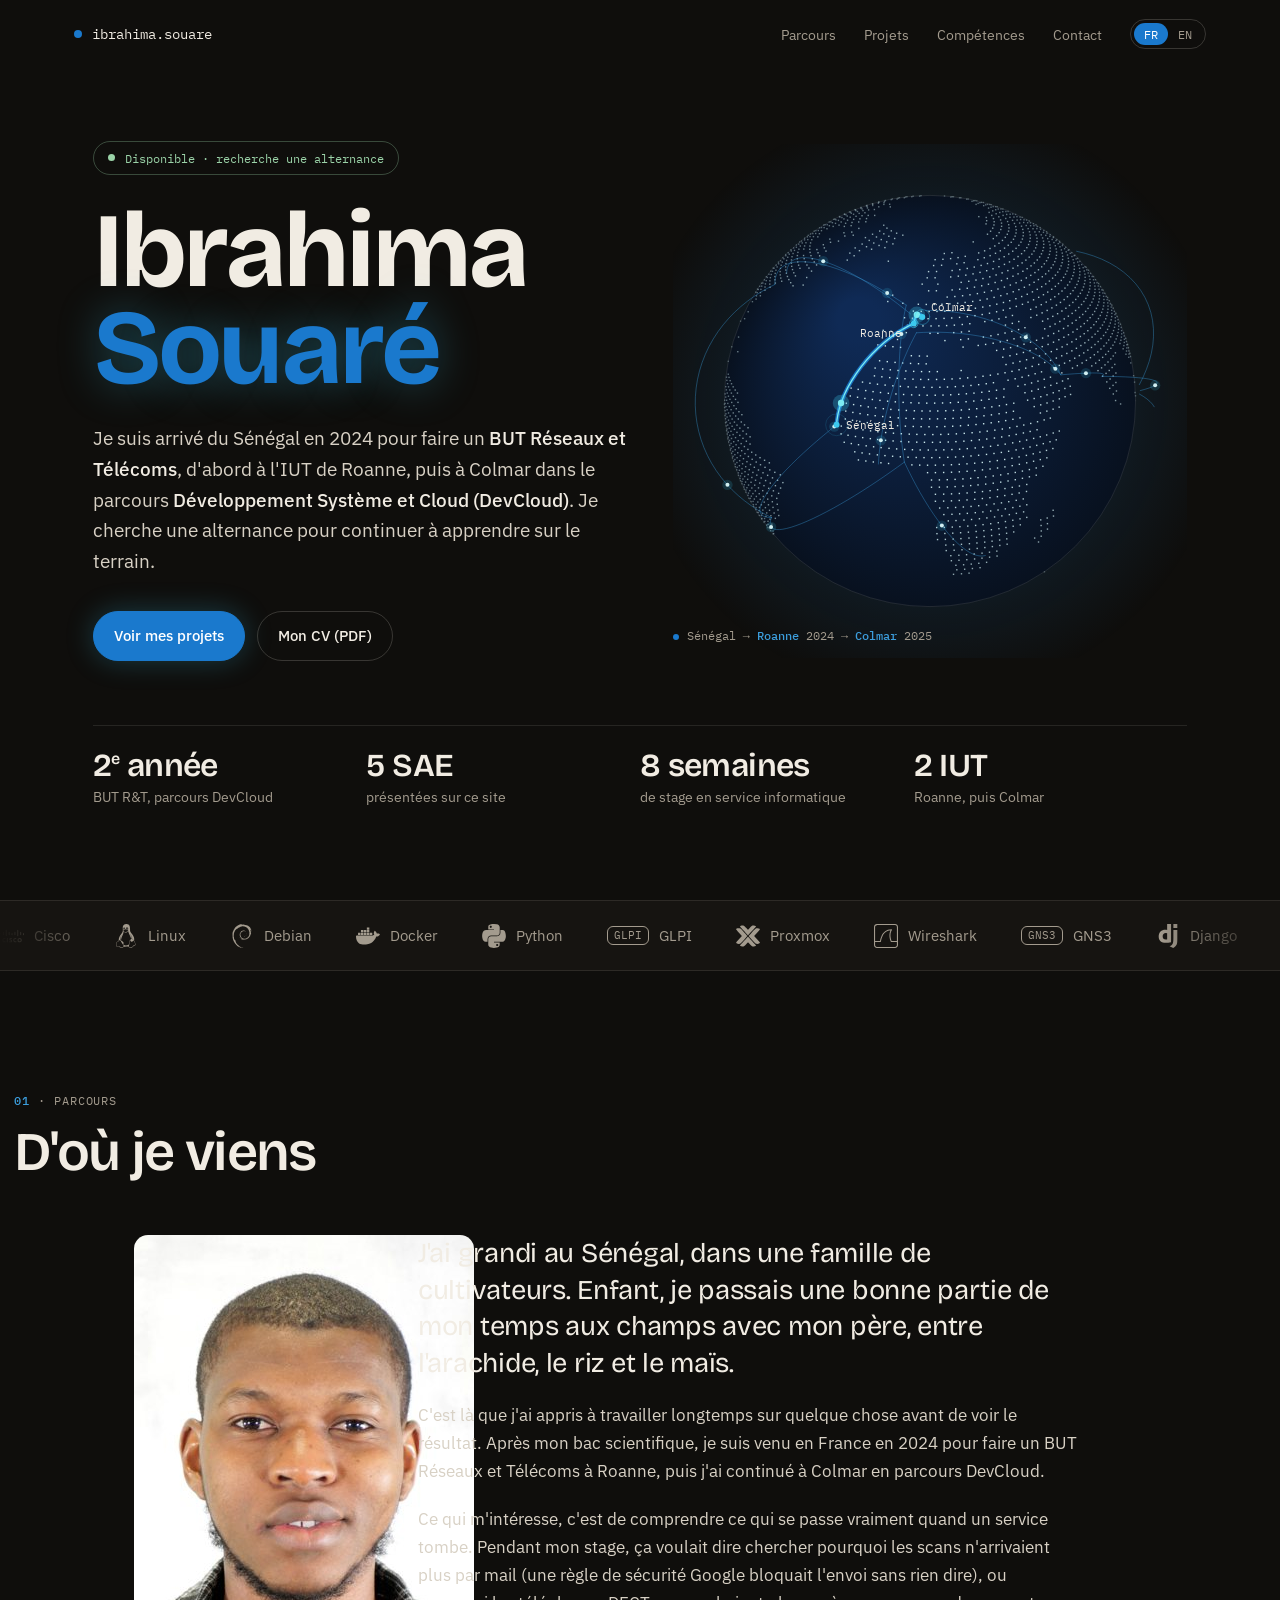
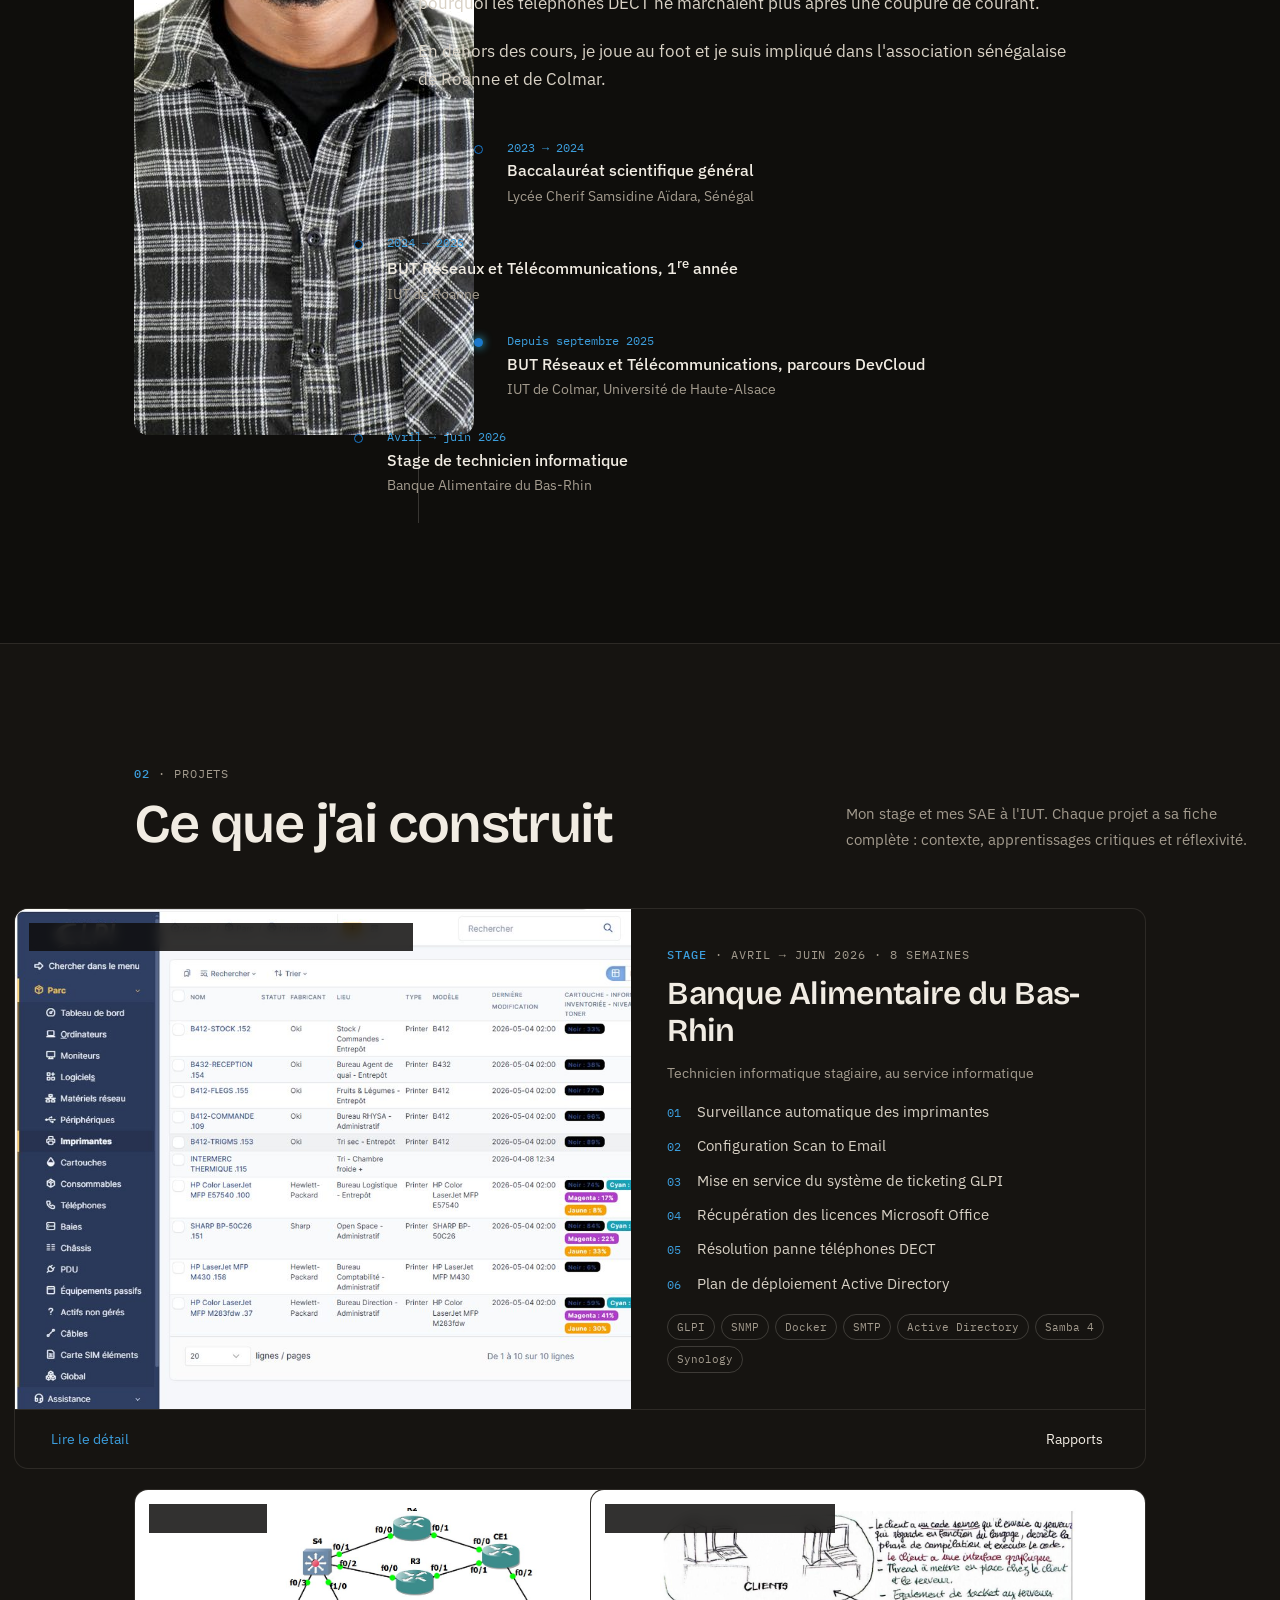
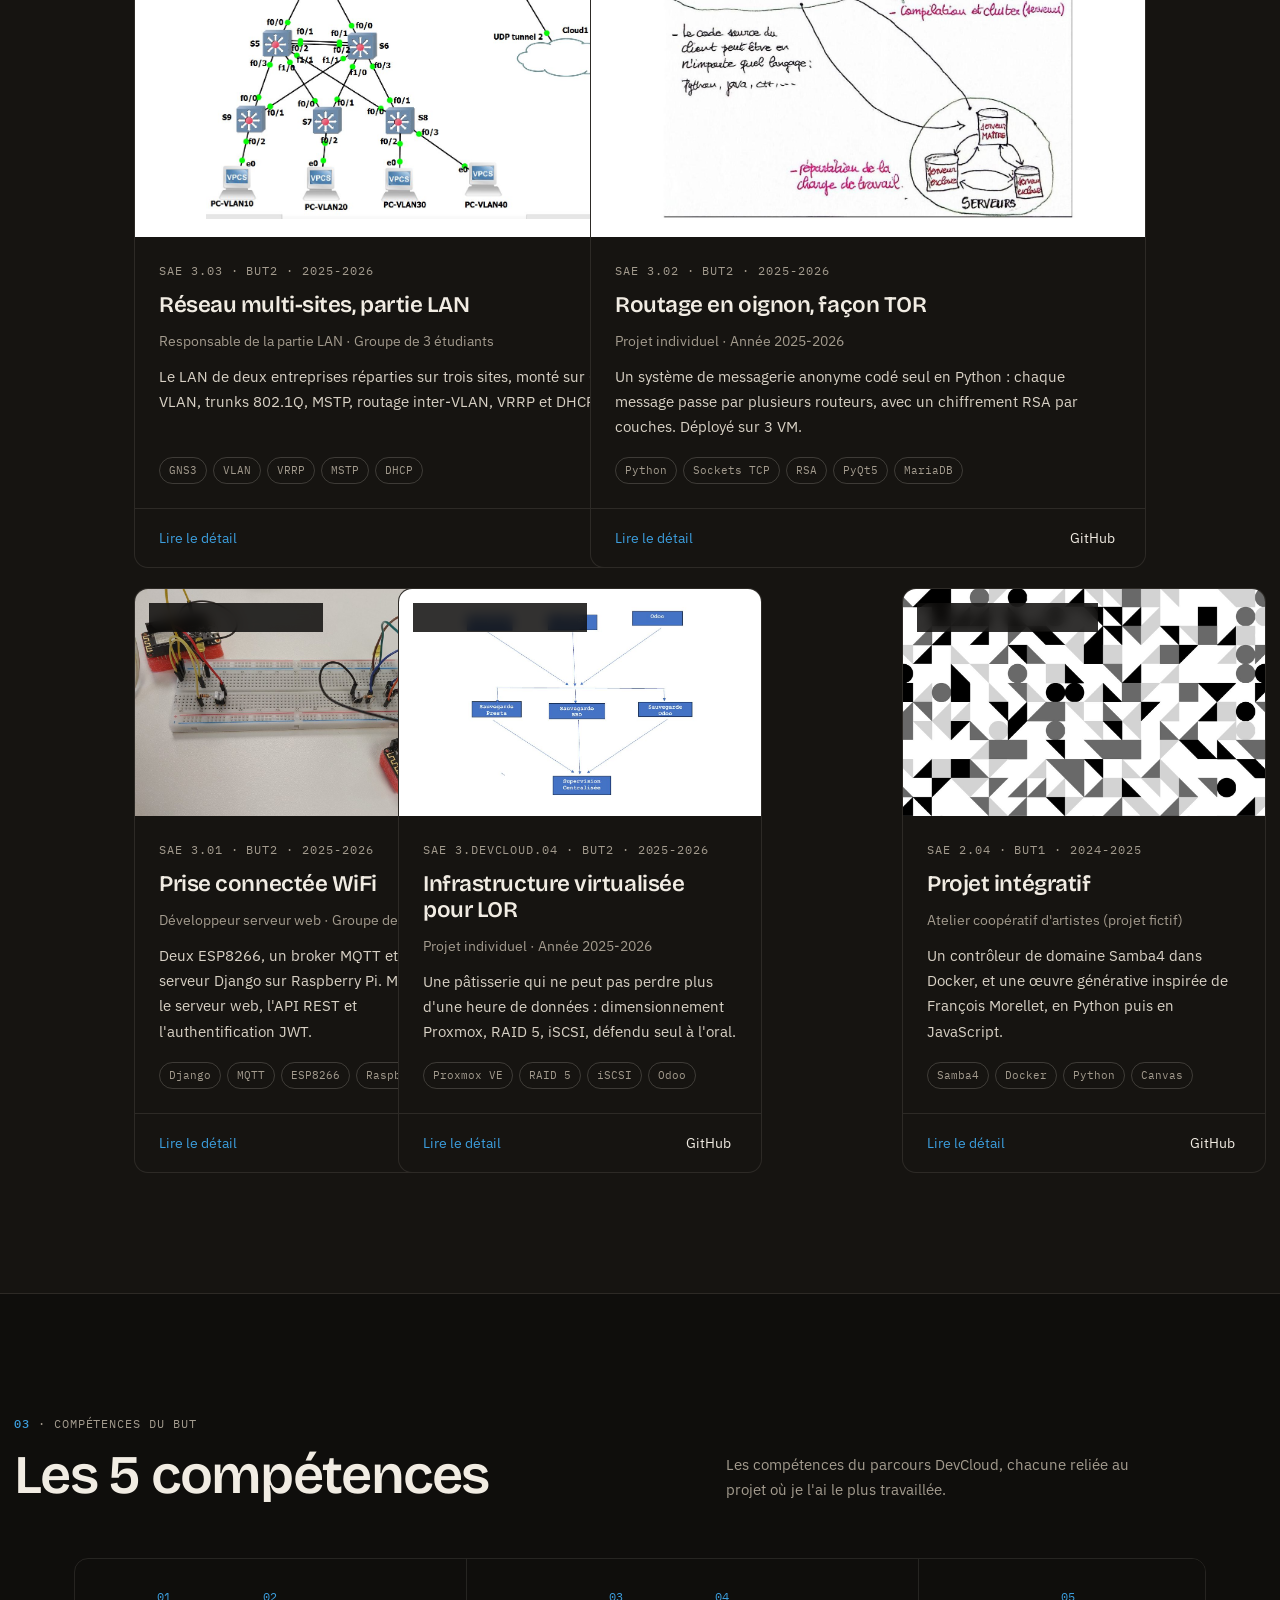
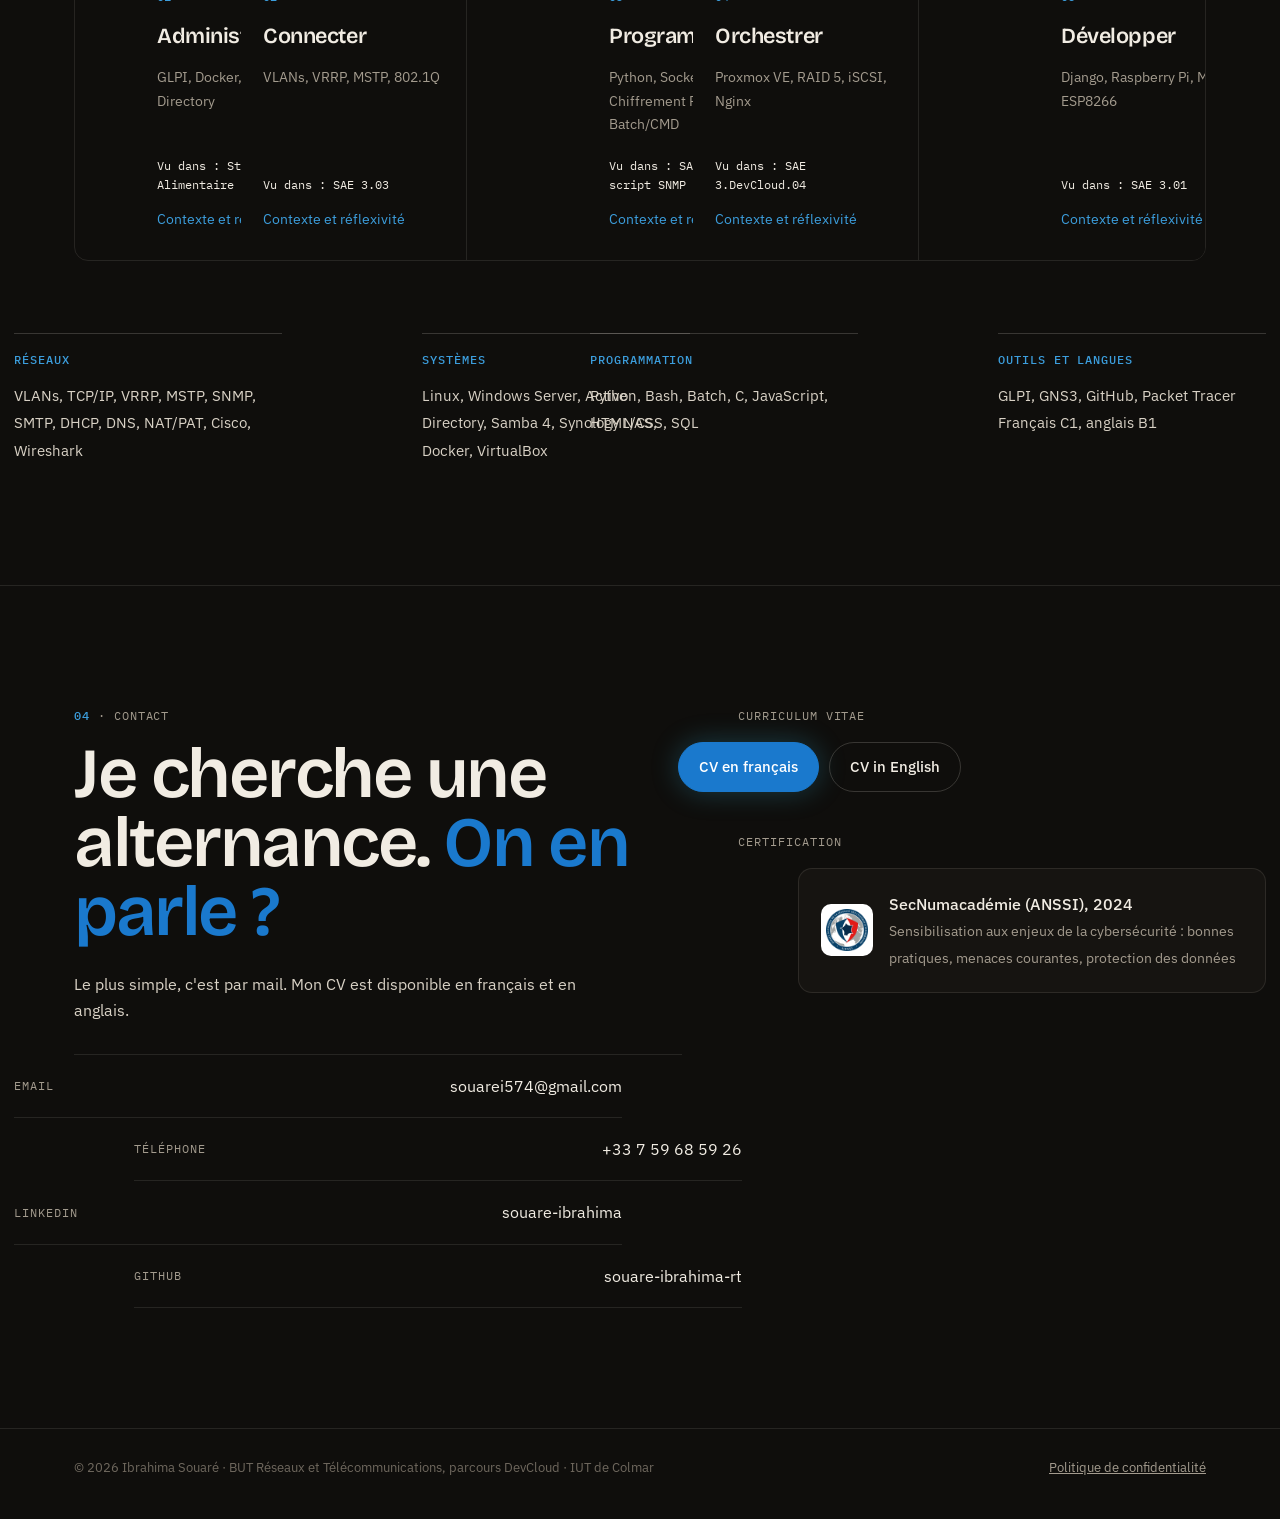
==== commit 0300ecdb: "Version anglaise du site (en.html) et bouton FR / EN Tous les textes traduits (accueil, parcours, pr" ====
--- a/index.html
+++ b/index.html
@@ -8,19 +8,24 @@
 <link rel="icon" type="image/svg+xml" href="favicon.svg">
 <link rel="preload" href="assets/fonts/bricolage-grotesque-latin-wght-normal.woff2" as="font" type="font/woff2" crossorigin>
 <link rel="stylesheet" href="assets/css/style.css">
+<link rel="alternate" hreflang="fr" href="https://souare-ibrahima-rt.github.io/">
+<link rel="alternate" hreflang="en" href="https://souare-ibrahima-rt.github.io/en.html">
 </head>
 <body>
 
 <header class="nav">
   <div class="wrap">
     <a href="#accueil" class="brand"><i></i>ibrahima.souare</a>
-    <button class="nav-toggle" aria-expanded="false" aria-controls="menu">Menu</button>
+    <div class="nav-right">
     <ul id="menu">
       <li><a href="#parcours">Parcours</a></li>
       <li><a href="#projets">Projets</a></li>
       <li><a href="#competences">Compétences</a></li>
       <li><a href="#contact">Contact</a></li>
     </ul>
+    <div class="lang" aria-label="Langue"><span aria-current="page">FR</span><a href="en.html" hreflang="en" lang="en" title="English version">EN</a></div>
+    <button class="nav-toggle" aria-expanded="false" aria-controls="menu">Menu</button>
+    </div>
   </div>
 </header>
 
--- a/assets/css/style.css
+++ b/assets/css/style.css
@@ -19,8 +19,11 @@
   --text:#f1ece3;        /* crème */
   --muted:#a39b8e;
   --faint:#6f685e;
-  --accent:#e07a3f;      /* ocre / terre */
-  --accent-soft:rgba(224,122,63,.14);
+  /* Bleus relevés sur l'image de référence (antennes et réseau lumineux) */
+  --accent:#1a79cd;      /* azur principal : nom, boutons, arc du globe */
+  --accent-text:#3c9edd; /* même bleu, plus clair, pour les petits textes (lisibilité) */
+  --glow:#3bc9ee;        /* lueur cyan */
+  --accent-soft:rgba(26,121,205,.16);
   --signal:#9bd3a8;      /* vert pâle : points du globe, statut */
   --radius:14px;
   --display:"Bricolage Grotesque",ui-sans-serif,system-ui,sans-serif;
@@ -39,7 +42,7 @@
 .wrap{max-width:var(--wrap);margin:0 auto;padding:0 24px}
 .mono{font-family:var(--mono)}
 .label{font-family:var(--mono);font-size:.74rem;letter-spacing:.08em;text-transform:uppercase;color:var(--muted)}
-.label b{color:var(--accent);font-weight:500}
+.label b{color:var(--accent-text);font-weight:500}
 
 /* ---------- Navigation ---------- */
 .nav{position:fixed;inset:0 0 auto 0;z-index:50;transition:background .3s,border-color .3s;border-bottom:1px solid transparent}
@@ -50,13 +53,18 @@
 .nav ul{display:flex;gap:28px;list-style:none}
 .nav ul a{font-size:.88rem;color:var(--muted);text-decoration:none;transition:color .2s}
 .nav ul a:hover{color:var(--text)}
+.nav-right{display:flex;align-items:center;gap:28px}
+.lang{display:flex;align-items:center;font-family:var(--mono);font-size:.78rem;border:1px solid var(--line-2);border-radius:999px;padding:3px}
+.lang a,.lang span{padding:4px 10px;border-radius:999px;text-decoration:none;color:var(--muted);line-height:1.2}
+.lang a:hover{color:var(--text)}
+.lang [aria-current]{background:var(--accent);color:#fff}
 .nav-toggle{display:none;background:none;border:1px solid var(--line-2);color:var(--text);border-radius:8px;padding:6px 10px;font-family:var(--mono);font-size:.78rem;cursor:pointer}
 
 /* ---------- Boutons ---------- */
 .btn{display:inline-flex;align-items:center;gap:10px;padding:12px 20px;border-radius:999px;font-size:.92rem;font-weight:500;text-decoration:none;border:1px solid var(--line-2);color:var(--text);transition:transform .2s,background .2s,border-color .2s,color .2s;cursor:pointer;background:none;font-family:inherit}
 .btn:hover{border-color:var(--text);transform:translateY(-2px)}
-.btn-main{background:var(--accent);border-color:var(--accent);color:#16110c}
-.btn-main:hover{background:#ec8a51;border-color:#ec8a51}
+.btn-main{background:var(--accent);border-color:var(--accent);color:#fff;box-shadow:0 0 28px rgba(59,201,238,.25)}
+.btn-main:hover{background:#1e88e5;border-color:var(--glow);box-shadow:0 0 34px rgba(59,201,238,.45)}
 .btn svg{width:16px;height:16px}
 
 /* ---------- Accueil ---------- */
@@ -67,7 +75,7 @@
 .status i{width:7px;height:7px;border-radius:50%;background:var(--signal);box-shadow:0 0 0 0 rgba(155,211,168,.6);animation:ping 2.2s infinite}
 @keyframes ping{0%{box-shadow:0 0 0 0 rgba(155,211,168,.55)}80%,100%{box-shadow:0 0 0 10px rgba(155,211,168,0)}}
 .hero h1{font-family:var(--display);font-weight:700;font-size:clamp(3rem,8.4vw,6.6rem);line-height:.92;letter-spacing:-.035em;margin-bottom:26px}
-.hero h1 span{display:block;color:var(--accent)}
+.hero h1 span{display:block;color:var(--accent);text-shadow:0 0 42px rgba(59,201,238,.35)}
 .hero-lead{font-size:clamp(1.02rem,1.5vw,1.16rem);color:#d8d1c5;max-width:540px;margin-bottom:34px}
 .hero-lead strong{color:var(--text);font-weight:500}
 .hero-cta{display:flex;flex-wrap:wrap;gap:12px}
@@ -75,7 +83,7 @@
 #globe{width:100%;height:100%;display:block;cursor:grab;touch-action:pan-y}
 #globe:active{cursor:grabbing}
 .globe-legend{position:absolute;left:0;bottom:2%;font-family:var(--mono);font-size:.74rem;color:var(--muted);line-height:1.9;pointer-events:none}
-.globe-legend b{color:var(--accent);font-weight:500}
+.globe-legend b{color:var(--accent-text);font-weight:500}
 .globe-legend .dot{display:inline-block;width:6px;height:6px;border-radius:50%;background:var(--accent);margin-right:8px;vertical-align:middle}
 
 .facts{display:grid;grid-template-columns:repeat(4,1fr);border-top:1px solid var(--line);margin-top:64px;position:relative;z-index:2}
@@ -114,8 +122,8 @@
 .route{list-style:none;margin-top:44px;border-left:1px solid var(--line-2);max-width:660px}
 .route li{position:relative;padding:0 0 26px 28px}
 .route li::before{content:"";position:absolute;left:-5px;top:7px;width:9px;height:9px;border-radius:50%;background:var(--bg);border:1px solid var(--accent)}
-.route li.now::before{background:var(--accent)}
-.route .when{font-family:var(--mono);font-size:.74rem;color:var(--accent)}
+.route li.now::before{background:var(--accent);box-shadow:0 0 10px var(--glow)}
+.route .when{font-family:var(--mono);font-size:.74rem;color:var(--accent-text)}
 .route .what{font-weight:500}
 .route .where{color:var(--muted);font-size:.9rem}
 
@@ -142,11 +150,11 @@
 .card-foot{display:flex;gap:10px;align-items:center;justify-content:space-between;border-top:1px solid var(--line);padding:14px 24px}
 .card.feature .card-foot{padding:14px 36px;grid-column:1/-1}
 .link{font-size:.85rem;color:var(--text);text-decoration:none;display:inline-flex;align-items:center;gap:6px;background:none;border:none;cursor:pointer;font-family:inherit;padding:4px 0}
-.link:hover{color:var(--accent)}
-.link.more{color:var(--accent)}
+.link:hover{color:var(--accent-text)}
+.link.more{color:var(--accent-text)}
 .missions{list-style:none;display:grid;gap:10px;margin-top:4px}
 .missions li{display:grid;grid-template-columns:22px 1fr;gap:8px;font-size:.92rem;color:#d8d1c5}
-.missions li span{font-family:var(--mono);color:var(--accent);font-size:.75rem;padding-top:3px}
+.missions li span{font-family:var(--mono);color:var(--accent-text);font-size:.75rem;padding-top:3px}
 
 /* Fenêtre de détail */
 dialog{margin:auto;width:min(860px,calc(100% - 32px));max-height:calc(100vh - 48px);background:var(--bg-2);color:var(--text);border:1px solid var(--line-2);border-radius:18px;padding:0;overflow:auto}
@@ -154,9 +162,9 @@
 .dlg-head{position:sticky;top:0;background:var(--bg-2);padding:26px 32px 18px;border-bottom:1px solid var(--line);display:flex;justify-content:space-between;gap:20px;align-items:flex-start;z-index:1}
 .dlg-head h3{font-family:var(--display);font-size:1.7rem;font-weight:600;letter-spacing:-.02em;line-height:1.15;margin-top:6px}
 .dlg-close{background:none;border:1px solid var(--line-2);color:var(--text);width:38px;height:38px;border-radius:50%;cursor:pointer;flex-shrink:0;font-size:1.1rem}
-.dlg-close:hover{border-color:var(--accent);color:var(--accent)}
+.dlg-close:hover{border-color:var(--accent-text);color:var(--accent-text)}
 .dlg-body{padding:24px 32px 34px}
-.dlg-body h4{font-family:var(--mono);font-size:.74rem;letter-spacing:.08em;text-transform:uppercase;color:var(--accent);font-weight:500;margin:26px 0 10px}
+.dlg-body h4{font-family:var(--mono);font-size:.74rem;letter-spacing:.08em;text-transform:uppercase;color:var(--accent-text);font-weight:500;margin:26px 0 10px}
 .dlg-body h4:first-child{margin-top:0}
 .dlg-body p{color:#d8d1c5;margin-bottom:12px}
 .dlg-body ul{list-style:none;display:grid;gap:6px}
@@ -168,7 +176,7 @@
 .skills{display:grid;grid-template-columns:repeat(5,1fr);border:1px solid var(--line);border-radius:var(--radius);overflow:hidden}
 .skill{padding:28px 22px;border-right:1px solid var(--line);display:flex;flex-direction:column;gap:12px;background:var(--bg)}
 .skill:last-child{border-right:none}
-.skill .n{font-family:var(--mono);font-size:.74rem;color:var(--accent)}
+.skill .n{font-family:var(--mono);font-size:.74rem;color:var(--accent-text)}
 .skill h3{font-family:var(--display);font-weight:600;font-size:1.35rem;letter-spacing:-.02em}
 .skill p{font-size:.88rem;color:var(--muted)}
 .skill .from{font-family:var(--mono);font-size:.72rem;color:var(--text);margin-top:auto;padding-top:8px}
@@ -177,7 +185,7 @@
 /* Outils (liste complète) */
 .stack{display:grid;grid-template-columns:repeat(4,1fr);gap:20px;margin-top:20px}
 .stack div{border-top:1px solid var(--line-2);padding-top:16px}
-.stack h3{font-family:var(--mono);font-size:.74rem;letter-spacing:.08em;text-transform:uppercase;color:var(--accent);font-weight:500;margin-bottom:12px}
+.stack h3{font-family:var(--mono);font-size:.74rem;letter-spacing:.08em;text-transform:uppercase;color:var(--accent-text);font-weight:500;margin-bottom:12px}
 .stack p{font-size:.92rem;color:#d8d1c5;line-height:1.9}
 
 /* Fin de page : certification, CV, contact */
@@ -187,7 +195,7 @@
 .end .lead{color:#d8d1c5;max-width:520px;margin-bottom:30px}
 .contacts{list-style:none;border-top:1px solid var(--line)}
 .contacts a{display:flex;justify-content:space-between;align-items:center;gap:16px;padding:18px 0;border-bottom:1px solid var(--line);text-decoration:none;transition:color .2s,padding .25s}
-.contacts a:hover{color:var(--accent);padding-left:8px}
+.contacts a:hover{color:var(--accent-text);padding-left:8px}
 .contacts .k{font-family:var(--mono);font-size:.74rem;color:var(--muted);text-transform:uppercase;letter-spacing:.08em}
 .contacts .v{font-size:1rem;text-align:right;word-break:break-all}
 .side-card{border:1px solid var(--line);border-radius:var(--radius);padding:22px;display:flex;gap:16px;align-items:center;margin-top:16px;background:var(--bg-2)}
@@ -201,8 +209,11 @@
 footer a{color:var(--muted)}
 
 /* Apparition au défilement (une seule fois, discrète) */
-.reveal{transform:translateY(18px);transition:transform .8s ease}
-.reveal.in{transform:none}
+/* Blocs qui arrivent par la gauche ou la droite au défilement (comme sur la première version du site).
+   On utilise la propriété "translate" pour ne pas gêner le petit soulèvement des cartes au survol. */
+.slide{opacity:0;translate:var(--dx,-60px) 0;transition:opacity .8s cubic-bezier(.25,.46,.45,.94),translate .8s cubic-bezier(.25,.46,.45,.94),transform .3s,border-color .3s}
+.slide.in{opacity:1;translate:0 0}
+html{overflow-x:clip}
 
 /* ---------- Responsive ---------- */
 @media (max-width:1020px){
@@ -225,6 +236,7 @@
   .nav ul.open{display:flex}
   .nav ul a{display:block;padding:12px 0;font-size:1rem}
   .nav-toggle{display:block}
+  .nav-right{gap:10px}
   .facts{grid-template-columns:repeat(2,1fr);row-gap:10px}
   .projects{grid-template-columns:1fr}
   .card,.card.wide,.card.feature{grid-column:auto}
@@ -242,6 +254,5 @@
 @media (prefers-reduced-motion:reduce){
   html{scroll-behavior:auto}
   .marquee-track{animation:none}
-  .reveal{transform:none;transition:none}
   .status i{animation:none}
 }
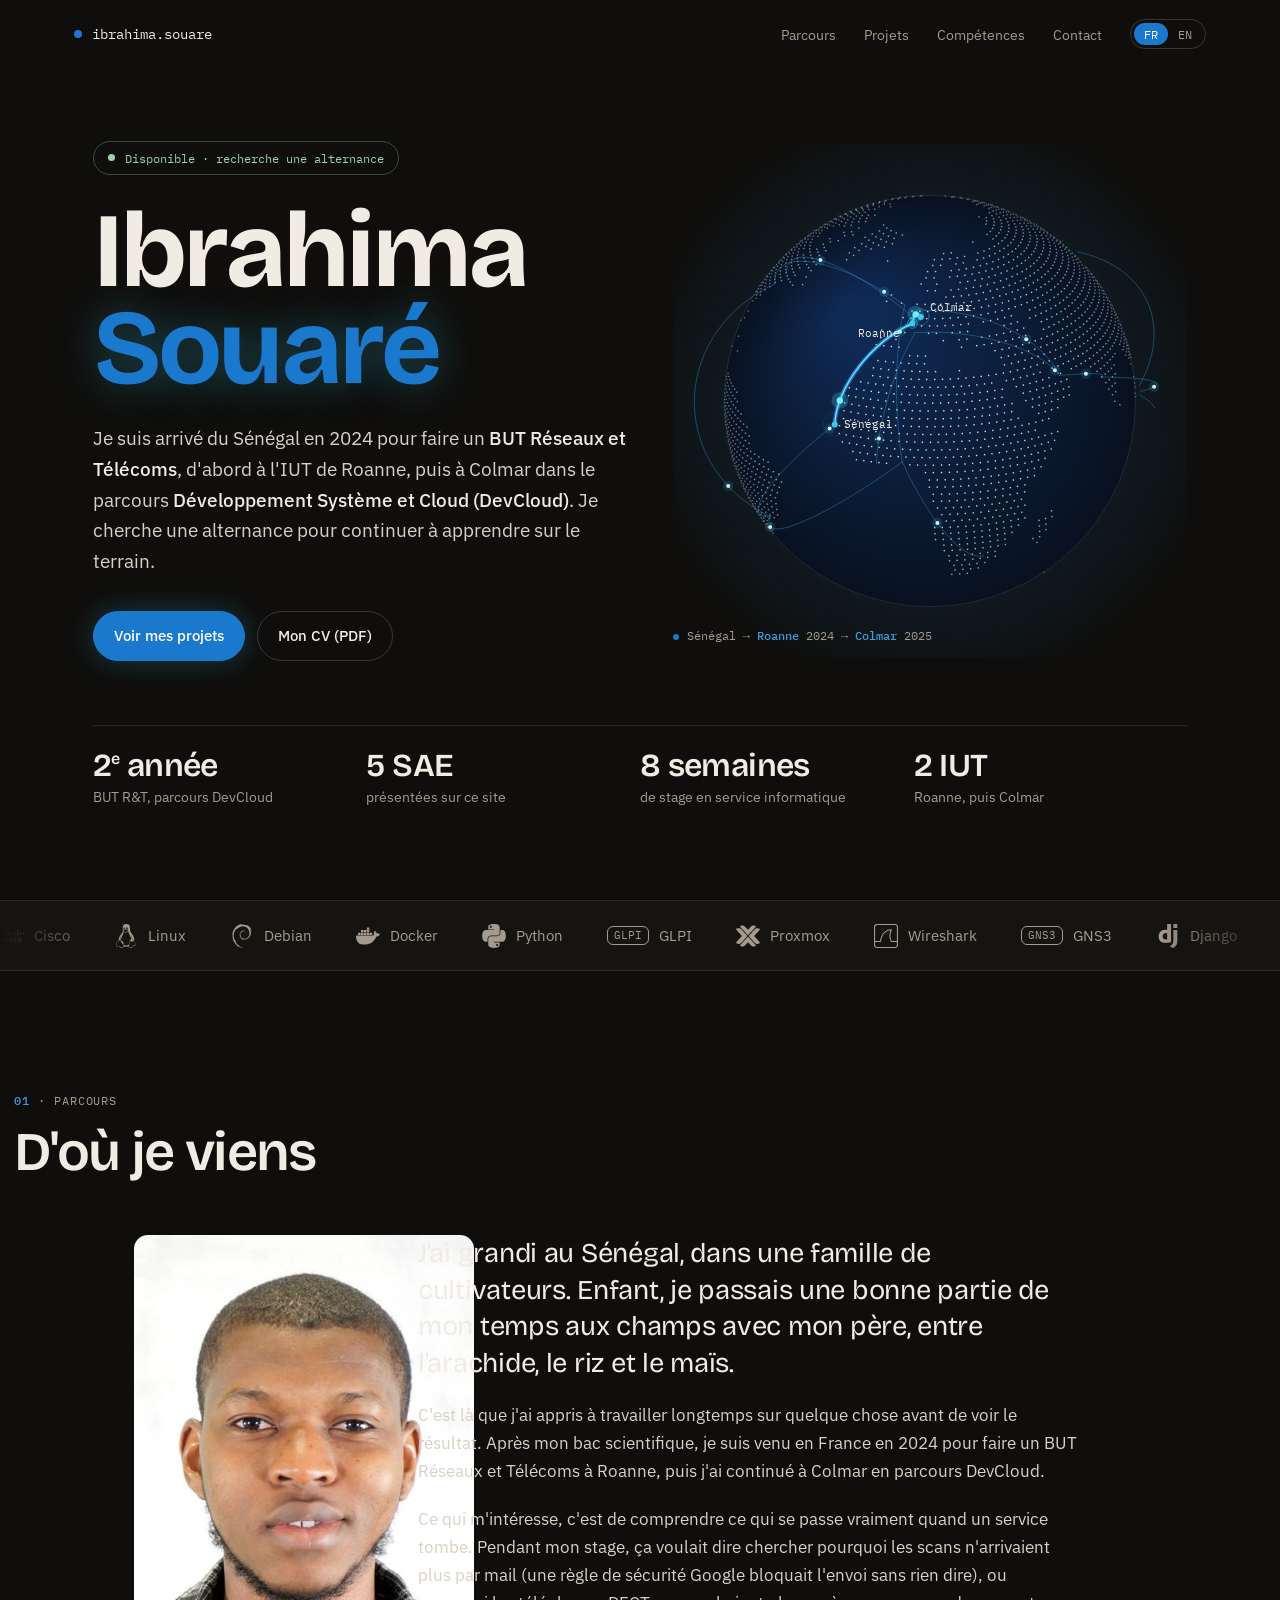
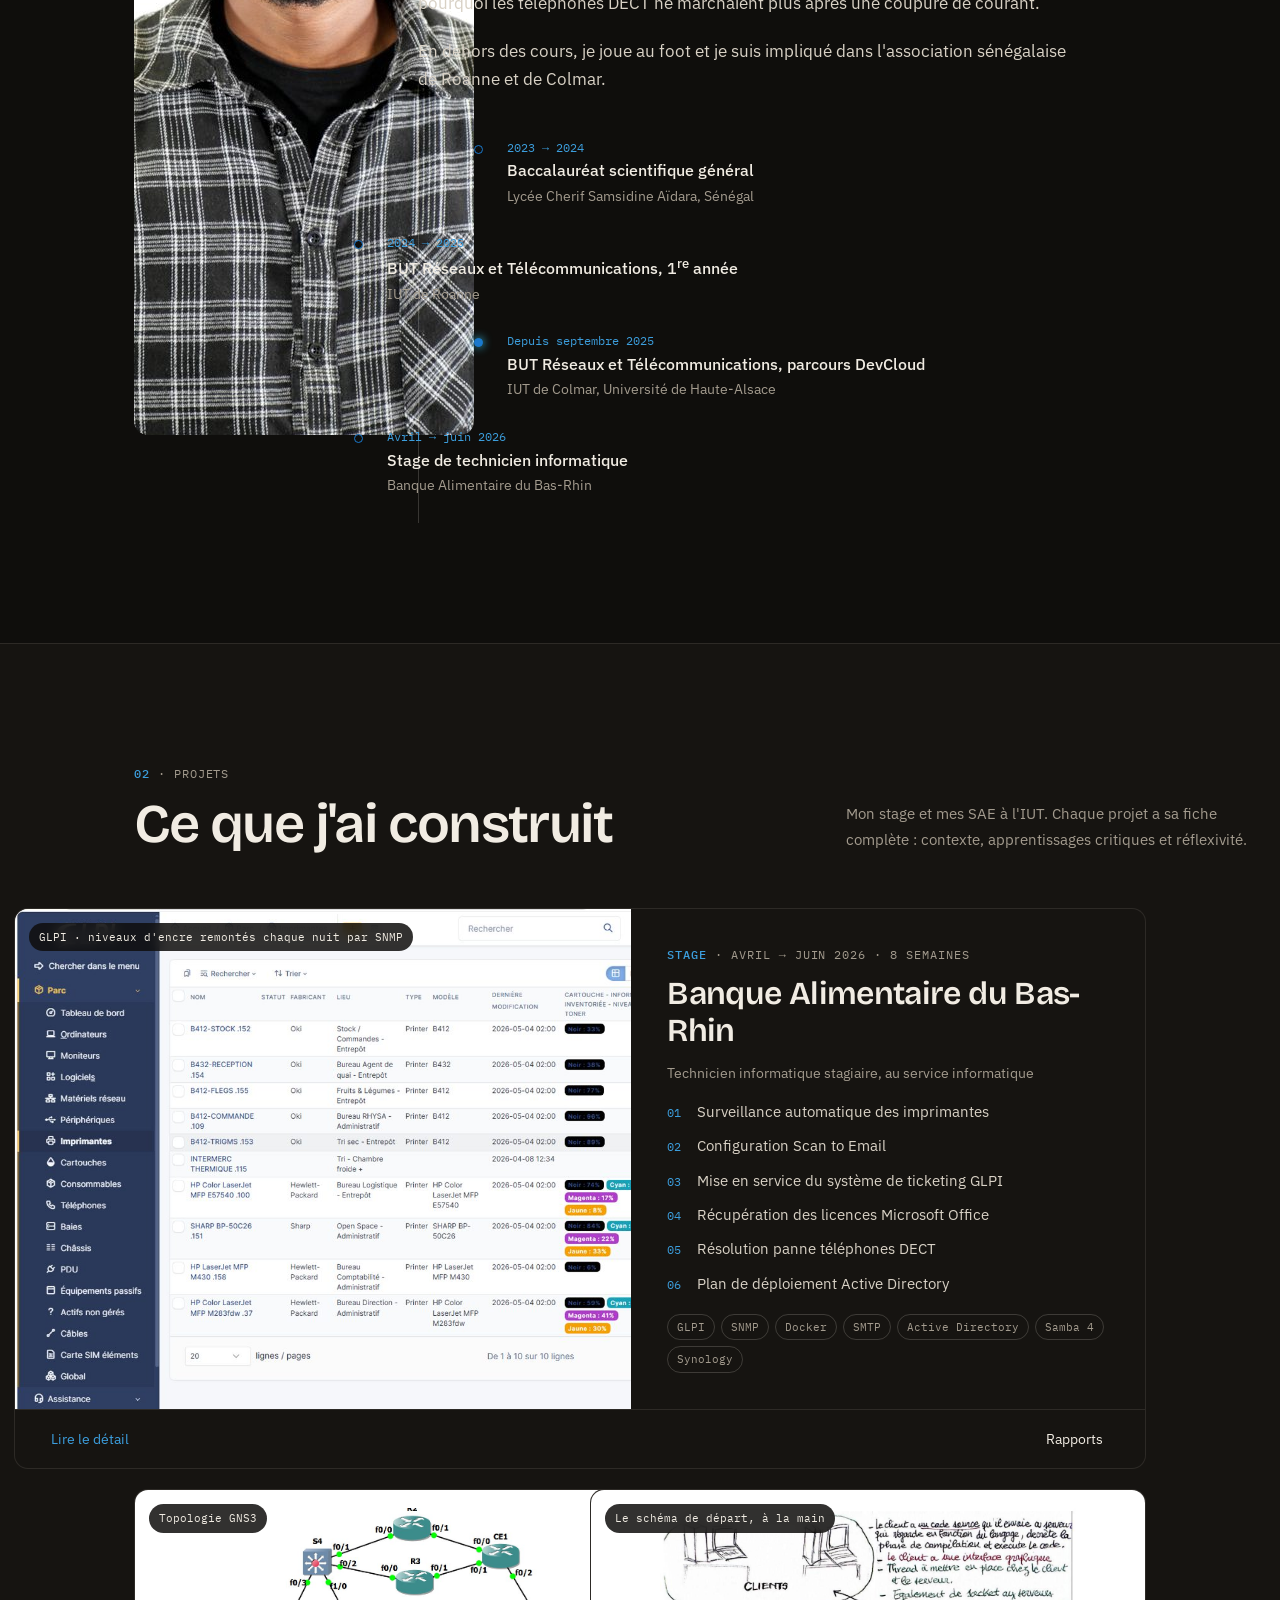
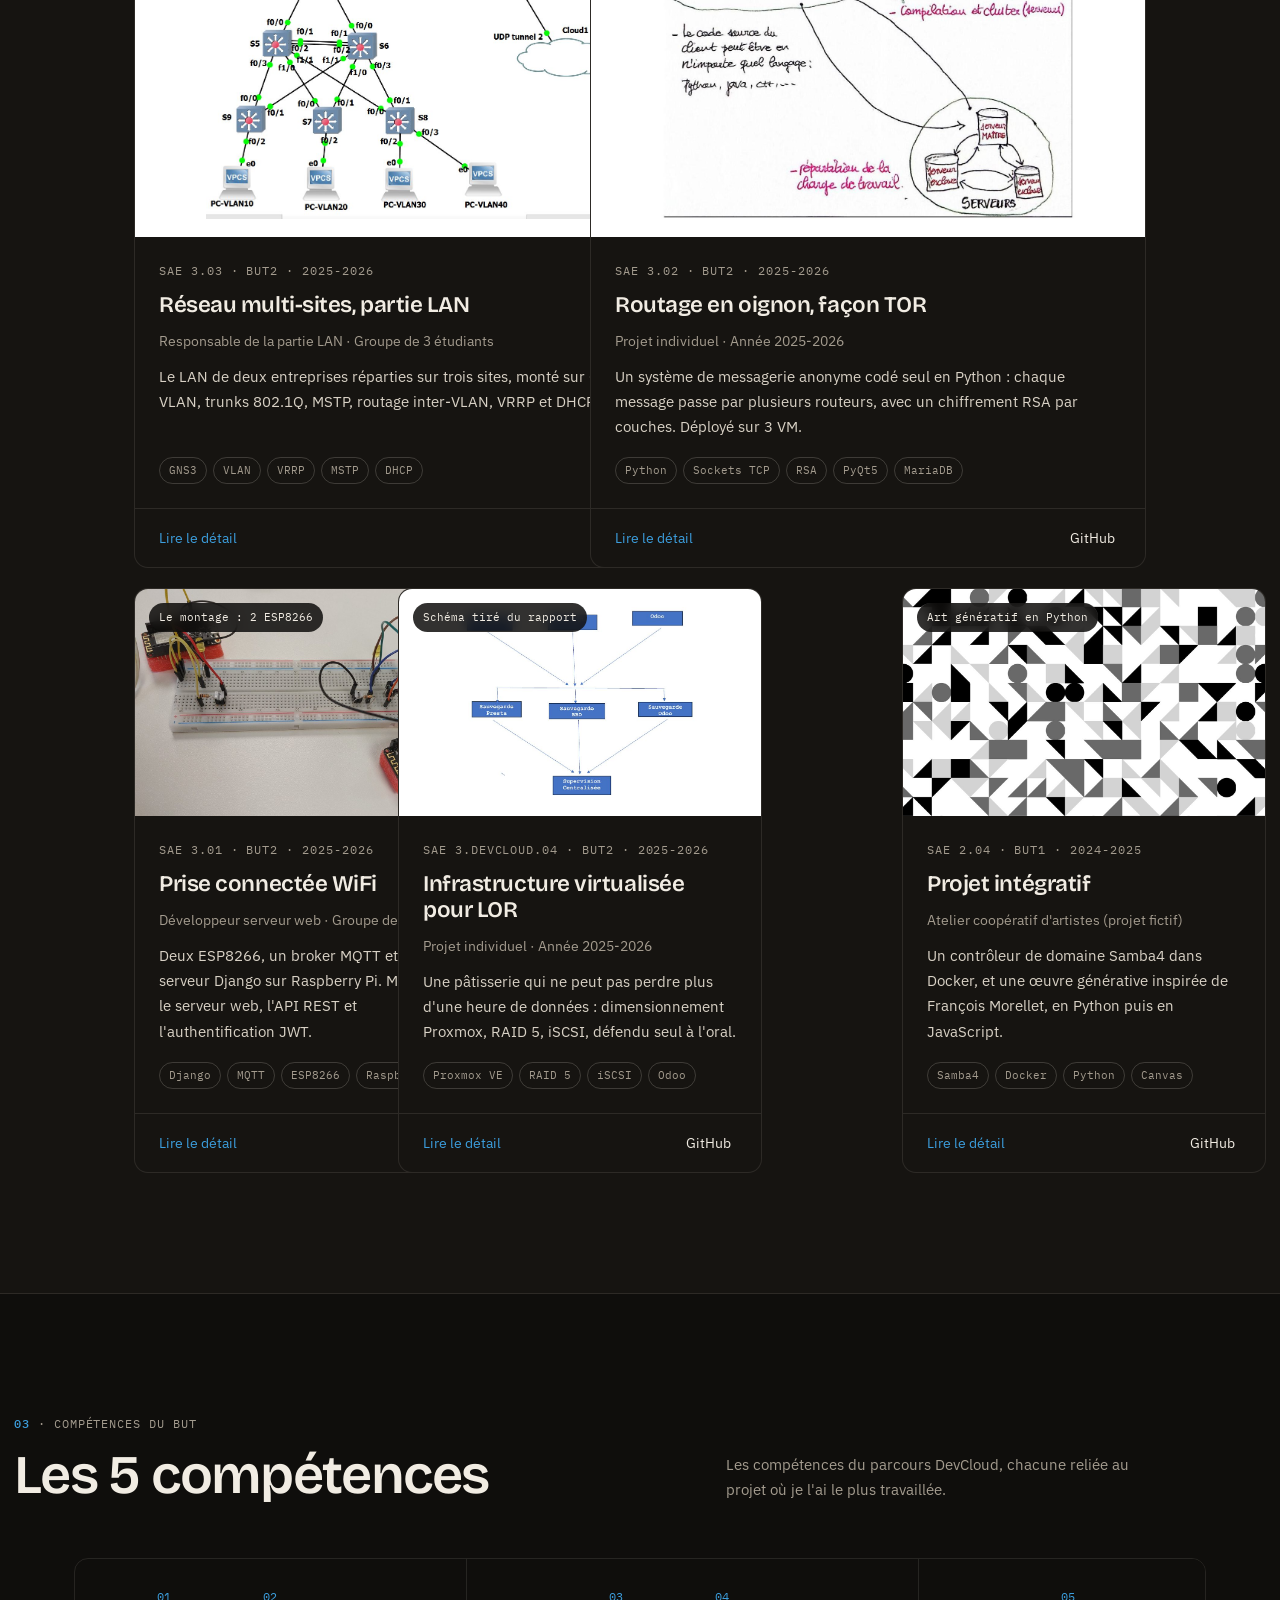
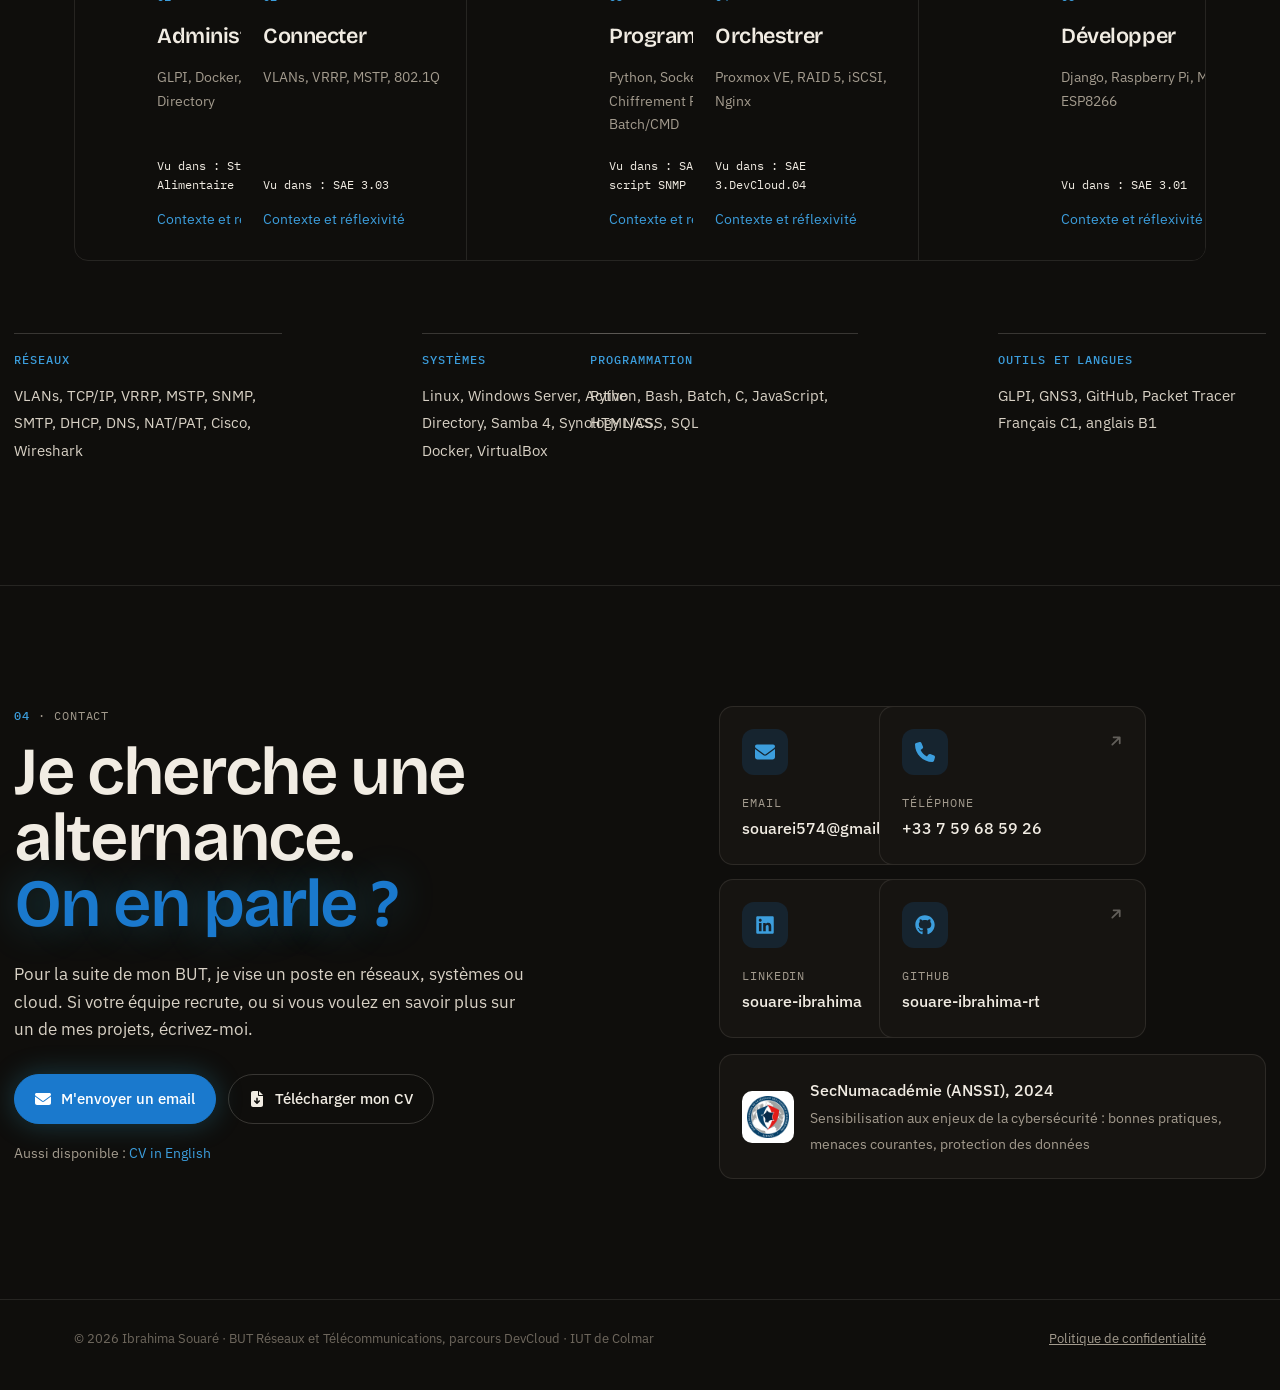
==== commit dcfc0d12: "Section contact refaite avec les vrais logos (FR et EN) Cartes cliquables email, téléphone, LinkedIn" ====
--- a/index.html
+++ b/index.html
@@ -185,27 +185,26 @@
 
 <!-- ============ CONTACT ============ -->
 <section id="contact" style="border-top:1px solid var(--line)">
-  <div class="wrap end">
-    <div class="reveal">
+  <div class="wrap contact-grid">
+    <div class="contact-intro">
       <div class="label"><b>04</b> · Contact</div>
       <h2>Je cherche une alternance. <span>On en parle ?</span></h2>
-      <p class="lead">Le plus simple, c'est par mail. Mon CV est disponible en français et en anglais.</p>
-      <ul class="contacts">
-        <li><a href="mailto:souarei574@gmail.com"><span class="k">Email</span><span class="v">souarei574@gmail.com</span></a></li>
-        <li><a href="tel:+33759685926"><span class="k">Téléphone</span><span class="v">+33 7 59 68 59 26</span></a></li>
-        <li><a href="https://linkedin.com/in/souare-ibrahima" target="_blank" rel="noopener"><span class="k">LinkedIn</span><span class="v">souare-ibrahima</span></a></li>
-        <li><a href="https://github.com/souare-ibrahima-rt" target="_blank" rel="noopener"><span class="k">GitHub</span><span class="v">souare-ibrahima-rt</span></a></li>
-      </ul>
-    </div>
-    <div class="reveal">
-      <div class="label">Curriculum vitae</div>
-      <div class="cv-row">
-        <a href="CV-ibrahima-souare-alternance.pdf" class="btn btn-main" target="_blank" rel="noopener">CV en français</a>
-        <a href="CV-ibrahima-souare-english.pdf" class="btn" target="_blank" rel="noopener">CV in English</a>
-      </div>
-      <div class="label" style="margin-top:40px">Certification</div>
+      <p class="lead">Pour la suite de mon BUT, je vise un poste en réseaux, systèmes ou cloud. Si votre équipe recrute, ou si vous voulez en savoir plus sur un de mes projets, écrivez-moi.</p>
+      <div class="contact-actions">
+        <a href="mailto:souarei574@gmail.com?subject=Alternance%20-%20prise%20de%20contact" class="btn btn-main"><svg viewBox="0 0 512 512" aria-hidden="true" focusable="false"><path d="M48 64C21.5 64 0 85.5 0 112c0 15.1 7.1 29.3 19.2 38.4L236.8 313.6c11.4 8.5 27 8.5 38.4 0L492.8 150.4c12.1-9.1 19.2-23.3 19.2-38.4c0-26.5-21.5-48-48-48L48 64zM0 176L0 384c0 35.3 28.7 64 64 64l384 0c35.3 0 64-28.7 64-64l0-208L294.4 339.2c-22.8 17.1-54 17.1-76.8 0L0 176z"/></svg>M'envoyer un email</a>
+        <a href="CV-ibrahima-souare-alternance.pdf" class="btn" target="_blank" rel="noopener"><svg viewBox="0 0 384 512" aria-hidden="true" focusable="false"><path d="M64 0C28.7 0 0 28.7 0 64L0 448c0 35.3 28.7 64 64 64l256 0c35.3 0 64-28.7 64-64l0-288-128 0c-17.7 0-32-14.3-32-32L224 0 64 0zM256 0l0 128 128 0L256 0zM216 232l0 102.1 31-31c9.4-9.4 24.6-9.4 33.9 0s9.4 24.6 0 33.9l-72 72c-9.4 9.4-24.6 9.4-33.9 0l-72-72c-9.4-9.4-9.4-24.6 0-33.9s24.6-9.4 33.9 0l31 31L168 232c0-13.3 10.7-24 24-24s24 10.7 24 24z"/></svg>Télécharger mon CV</a>
+      </div>
+      <p class="contact-note">Aussi disponible : <a href="CV-ibrahima-souare-english.pdf" target="_blank" rel="noopener" hreflang="en">CV in English</a></p>
+    </div>
+    <div>
+      <div class="contact-cards">
+        <a class="ccard" href="mailto:souarei574@gmail.com"><span class="ico"><svg viewBox="0 0 512 512" aria-hidden="true" focusable="false"><path d="M48 64C21.5 64 0 85.5 0 112c0 15.1 7.1 29.3 19.2 38.4L236.8 313.6c11.4 8.5 27 8.5 38.4 0L492.8 150.4c12.1-9.1 19.2-23.3 19.2-38.4c0-26.5-21.5-48-48-48L48 64zM0 176L0 384c0 35.3 28.7 64 64 64l384 0c35.3 0 64-28.7 64-64l0-208L294.4 339.2c-22.8 17.1-54 17.1-76.8 0L0 176z"/></svg></span><span class="k">Email</span><span class="v">souarei574@gmail.com</span><span class="go"><svg viewBox="0 0 448 512" aria-hidden="true" focusable="false"><path d="M438.6 278.6c12.5-12.5 12.5-32.8 0-45.3l-160-160c-12.5-12.5-32.8-12.5-45.3 0s-12.5 32.8 0 45.3L338.8 224 32 224c-17.7 0-32 14.3-32 32s14.3 32 32 32l306.7 0L233.4 393.4c-12.5 12.5-12.5 32.8 0 45.3s32.8 12.5 45.3 0l160-160z"/></svg></span></a>
+        <a class="ccard" href="tel:+33759685926"><span class="ico"><svg viewBox="0 0 512 512" aria-hidden="true" focusable="false"><path d="M164.9 24.6c-7.7-18.6-28-28.5-47.4-23.2l-88 24C12.1 30.2 0 46 0 64C0 311.4 200.6 512 448 512c18 0 33.8-12.1 38.6-29.5l24-88c5.3-19.4-4.6-39.7-23.2-47.4l-96-40c-16.3-6.8-35.2-2.1-46.3 11.6L304.7 368C234.3 334.7 177.3 277.7 144 207.3L193.3 167c13.7-11.2 18.4-30 11.6-46.3l-40-96z"/></svg></span><span class="k">Téléphone</span><span class="v">+33 7 59 68 59 26</span><span class="go"><svg viewBox="0 0 448 512" aria-hidden="true" focusable="false"><path d="M438.6 278.6c12.5-12.5 12.5-32.8 0-45.3l-160-160c-12.5-12.5-32.8-12.5-45.3 0s-12.5 32.8 0 45.3L338.8 224 32 224c-17.7 0-32 14.3-32 32s14.3 32 32 32l306.7 0L233.4 393.4c-12.5 12.5-12.5 32.8 0 45.3s32.8 12.5 45.3 0l160-160z"/></svg></span></a>
+        <a class="ccard ln" href="https://www.linkedin.com/in/souare-ibrahima" target="_blank" rel="noopener"><span class="ico"><svg viewBox="0 0 448 512" aria-hidden="true" focusable="false"><path d="M416 32H31.9C14.3 32 0 46.5 0 64.3v383.4C0 465.5 14.3 480 31.9 480H416c17.6 0 32-14.5 32-32.3V64.3c0-17.8-14.4-32.3-32-32.3zM135.4 416H69V202.2h66.5V416zm-33.2-243c-21.3 0-38.5-17.3-38.5-38.5S80.9 96 102.2 96c21.2 0 38.5 17.3 38.5 38.5 0 21.3-17.2 38.5-38.5 38.5zm282.1 243h-66.4V312c0-24.8-.5-56.7-34.5-56.7-34.6 0-39.9 27-39.9 54.9V416h-66.4V202.2h63.7v29.2h.9c8.9-16.8 30.6-34.5 62.9-34.5 67.2 0 79.7 44.3 79.7 101.9V416z"/></svg></span><span class="k">LinkedIn</span><span class="v">souare-ibrahima</span><span class="go"><svg viewBox="0 0 448 512" aria-hidden="true" focusable="false"><path d="M438.6 278.6c12.5-12.5 12.5-32.8 0-45.3l-160-160c-12.5-12.5-32.8-12.5-45.3 0s-12.5 32.8 0 45.3L338.8 224 32 224c-17.7 0-32 14.3-32 32s14.3 32 32 32l306.7 0L233.4 393.4c-12.5 12.5-12.5 32.8 0 45.3s32.8 12.5 45.3 0l160-160z"/></svg></span></a>
+        <a class="ccard gh" href="https://github.com/souare-ibrahima-rt" target="_blank" rel="noopener"><span class="ico"><svg viewBox="0 0 496 512" aria-hidden="true" focusable="false"><path d="M165.9 397.4c0 2-2.3 3.6-5.2 3.6-3.3.3-5.6-1.3-5.6-3.6 0-2 2.3-3.6 5.2-3.6 3-.3 5.6 1.3 5.6 3.6zm-31.1-4.5c-.7 2 1.3 4.3 4.3 4.9 2.6 1 5.6 0 6.2-2s-1.3-4.3-4.3-5.2c-2.6-.7-5.5.3-6.2 2.3zm44.2-1.7c-2.9.7-4.9 2.6-4.6 4.9.3 2 2.9 3.3 5.9 2.6 2.9-.7 4.9-2.6 4.6-4.6-.3-1.9-3-3.2-5.9-2.9zM244.8 8C106.1 8 0 113.3 0 252c0 110.9 69.8 205.8 169.5 239.2 12.8 2.3 17.3-5.6 17.3-12.1 0-6.2-.3-40.4-.3-61.4 0 0-70 15-84.7-29.8 0 0-11.4-29.1-27.8-36.6 0 0-22.9-15.7 1.6-15.4 0 0 24.9 2 38.6 25.8 21.9 38.6 58.6 27.5 72.9 20.9 2.3-16 8.8-27.1 16-33.7-55.9-6.2-112.3-14.3-112.3-110.5 0-27.5 7.6-41.3 23.6-58.9-2.6-6.5-11.1-33.3 2.6-67.9 20.9-6.5 69 27 69 27 20-5.6 41.5-8.5 62.8-8.5s42.8 2.9 62.8 8.5c0 0 48.1-33.6 69-27 13.7 34.7 5.2 61.4 2.6 67.9 16 17.7 25.8 31.5 25.8 58.9 0 96.5-58.9 104.2-114.8 110.5 9.2 7.9 17 22.9 17 46.4 0 33.7-.3 75.4-.3 83.6 0 6.5 4.6 14.4 17.3 12.1C428.2 457.8 496 362.9 496 252 496 113.3 383.5 8 244.8 8zM97.2 352.9c-1.3 1-1 3.3.7 5.2 1.6 1.6 3.9 2.3 5.2 1 1.3-1 1-3.3-.7-5.2-1.6-1.6-3.9-2.3-5.2-1zm-10.8-8.1c-.7 1.3.3 2.9 2.3 3.9 1.6 1 3.6.7 4.3-.7.7-1.3-.3-2.9-2.3-3.9-2-.6-3.6-.3-4.3.7zm32.4 35.6c-1.6 1.3-1 4.3 1.3 6.2 2.3 2.3 5.2 2.6 6.5 1 1.3-1.3.7-4.3-1.3-6.2-2.2-2.3-5.2-2.6-6.5-1zm-11.4-14.7c-1.6 1-1.6 3.6 0 5.9 1.6 2.3 4.3 3.3 5.6 2.3 1.6-1.3 1.6-3.9 0-6.2-1.4-2.3-4-3.3-5.6-2z"/></svg></span><span class="k">GitHub</span><span class="v">souare-ibrahima-rt</span><span class="go"><svg viewBox="0 0 448 512" aria-hidden="true" focusable="false"><path d="M438.6 278.6c12.5-12.5 12.5-32.8 0-45.3l-160-160c-12.5-12.5-32.8-12.5-45.3 0s-12.5 32.8 0 45.3L338.8 224 32 224c-17.7 0-32 14.3-32 32s14.3 32 32 32l306.7 0L233.4 393.4c-12.5 12.5-12.5 32.8 0 45.3s32.8 12.5 45.3 0l160-160z"/></svg></span></a>
+      </div>
       <div class="side-card">
-        <img src="logo-secnumacademie.png" alt="Logo SecNumacadémie" loading="lazy">
+        <img src="logo-secnumacademie.png" alt="Logo SecNumacadémie">
         <div><strong>SecNumacadémie (ANSSI), 2024</strong><span>Sensibilisation aux enjeux de la cybersécurité : bonnes pratiques, menaces courantes, protection des données</span></div>
       </div>
     </div>
--- a/assets/css/style.css
+++ b/assets/css/style.css
@@ -204,6 +204,33 @@
 .side-card span{font-size:.86rem;color:var(--muted)}
 .cv-row{display:flex;gap:10px;flex-wrap:wrap;margin-top:16px}
 
+
+/* Contact : icônes Font Awesome (CC BY 4.0) intégrées en SVG */
+.contact-grid{display:grid;grid-template-columns:1fr 1.05fr;gap:64px;align-items:start}
+.contact-intro h2{font-family:var(--display);font-weight:600;font-size:clamp(2.4rem,5.4vw,4.2rem);line-height:.98;letter-spacing:-.035em;margin:14px 0 24px;text-wrap:balance}
+.contact-intro h2 span{color:var(--accent);text-shadow:0 0 42px rgba(59,201,238,.3)}
+.contact-intro .lead{color:#d8d1c5;max-width:520px;margin-bottom:30px;font-size:1.04rem}
+.contact-actions{display:flex;flex-wrap:wrap;gap:12px}
+.contact-actions .btn svg{width:16px;height:16px;fill:currentColor}
+.contact-note{margin-top:18px;font-size:.88rem;color:var(--muted)}
+.contact-note a{color:var(--accent-text);text-decoration:none}
+.contact-note a:hover{text-decoration:underline}
+.contact-cards{display:grid;grid-template-columns:repeat(2,minmax(0,1fr));gap:14px}
+.ccard{position:relative;display:flex;flex-direction:column;gap:4px;padding:22px;border:1px solid var(--line);border-radius:var(--radius);background:var(--bg-2);text-decoration:none;color:var(--text);transition:border-color .3s,transform .3s,box-shadow .3s,background .3s}
+.ccard:hover{border-color:rgba(59,201,238,.55);transform:translateY(-3px);box-shadow:0 10px 34px rgba(26,121,205,.18);background:#14181c}
+.ccard .ico{width:46px;height:46px;border-radius:12px;display:grid;place-items:center;background:var(--accent-soft);margin-bottom:14px;transition:background .3s}
+.ccard .ico svg{width:20px;height:20px;fill:var(--accent-text);transition:fill .3s}
+.ccard:hover .ico{background:var(--accent)}
+.ccard:hover .ico svg{fill:#fff}
+.ccard.ln:hover .ico{background:#0a66c2}
+.ccard.gh:hover .ico{background:#f1ece3}
+.ccard.gh:hover .ico svg{fill:#0f0e0c}
+.ccard .k{font-family:var(--mono);font-size:.72rem;letter-spacing:.08em;text-transform:uppercase;color:var(--muted)}
+.ccard .v{font-size:.98rem;font-weight:500;overflow-wrap:anywhere}
+.ccard .go{position:absolute;top:22px;right:22px;opacity:.35;transition:opacity .3s,transform .3s}
+.ccard .go svg{width:14px;height:14px;fill:var(--text);transform:rotate(-45deg)}
+.ccard:hover .go{opacity:1;transform:translate(2px,-2px)}
+
 footer{border-top:1px solid var(--line);padding:28px 0 40px;font-size:.82rem;color:var(--faint)}
 footer .wrap{display:flex;justify-content:space-between;gap:16px;flex-wrap:wrap}
 footer a{color:var(--muted)}
@@ -227,6 +254,7 @@
   .about{grid-template-columns:1fr;gap:36px}
   .portrait{max-width:300px}
   .end{grid-template-columns:1fr}
+  .contact-grid{grid-template-columns:1fr;gap:44px}
   .stack{grid-template-columns:repeat(2,1fr)}
 }
 @media (max-width:720px){
@@ -246,6 +274,10 @@
   .skills{grid-template-columns:1fr}
   .skill{border-right:none}
   .stack{grid-template-columns:1fr}
+  .contact-cards{grid-template-columns:1fr}
+  .ccard{display:grid;grid-template-columns:46px minmax(0,1fr);column-gap:14px;row-gap:2px;padding:16px 44px 16px 16px;align-items:center}
+  .ccard .ico{grid-row:1/3;margin:0}
+  .ccard .go{top:50%;right:16px;margin-top:-7px}
   .dlg-head{padding:20px 20px 14px}
   .dlg-body{padding:20px 20px 28px}
   .dlg-body li{grid-template-columns:1fr;gap:0}
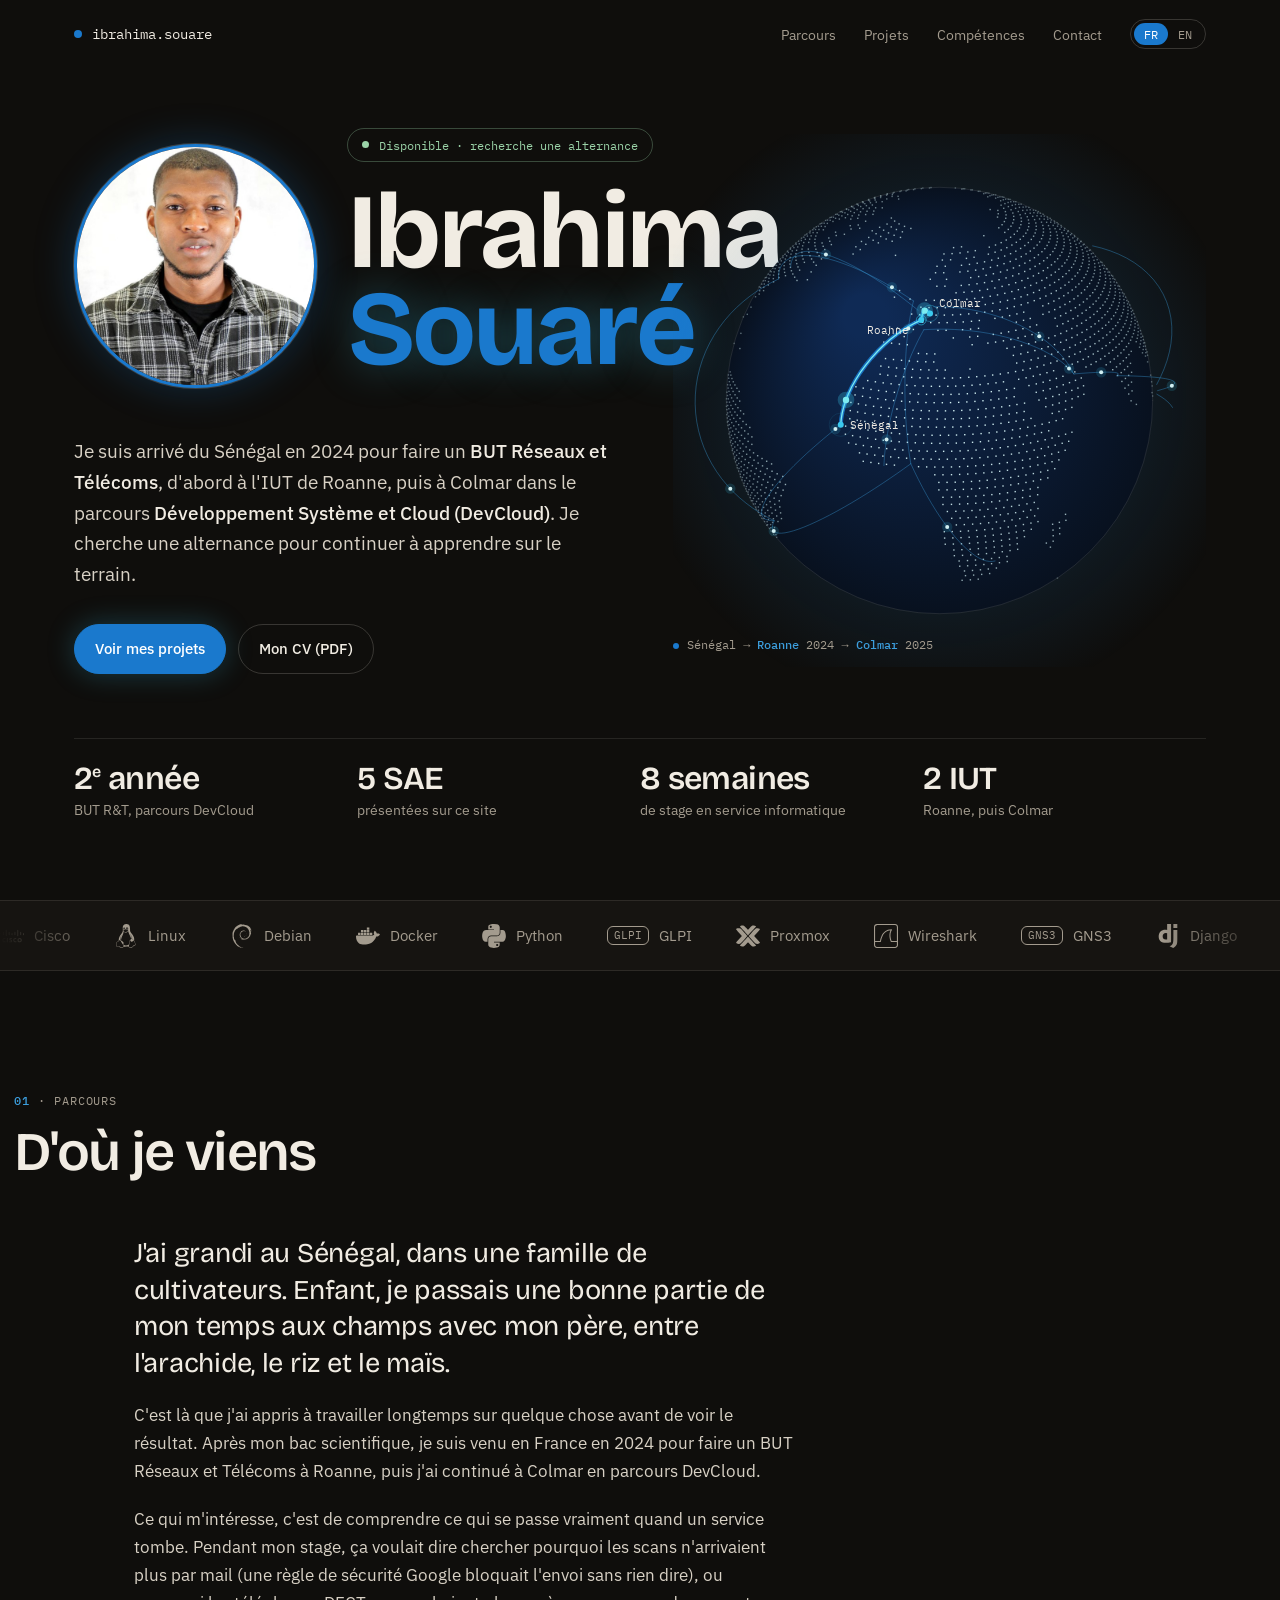
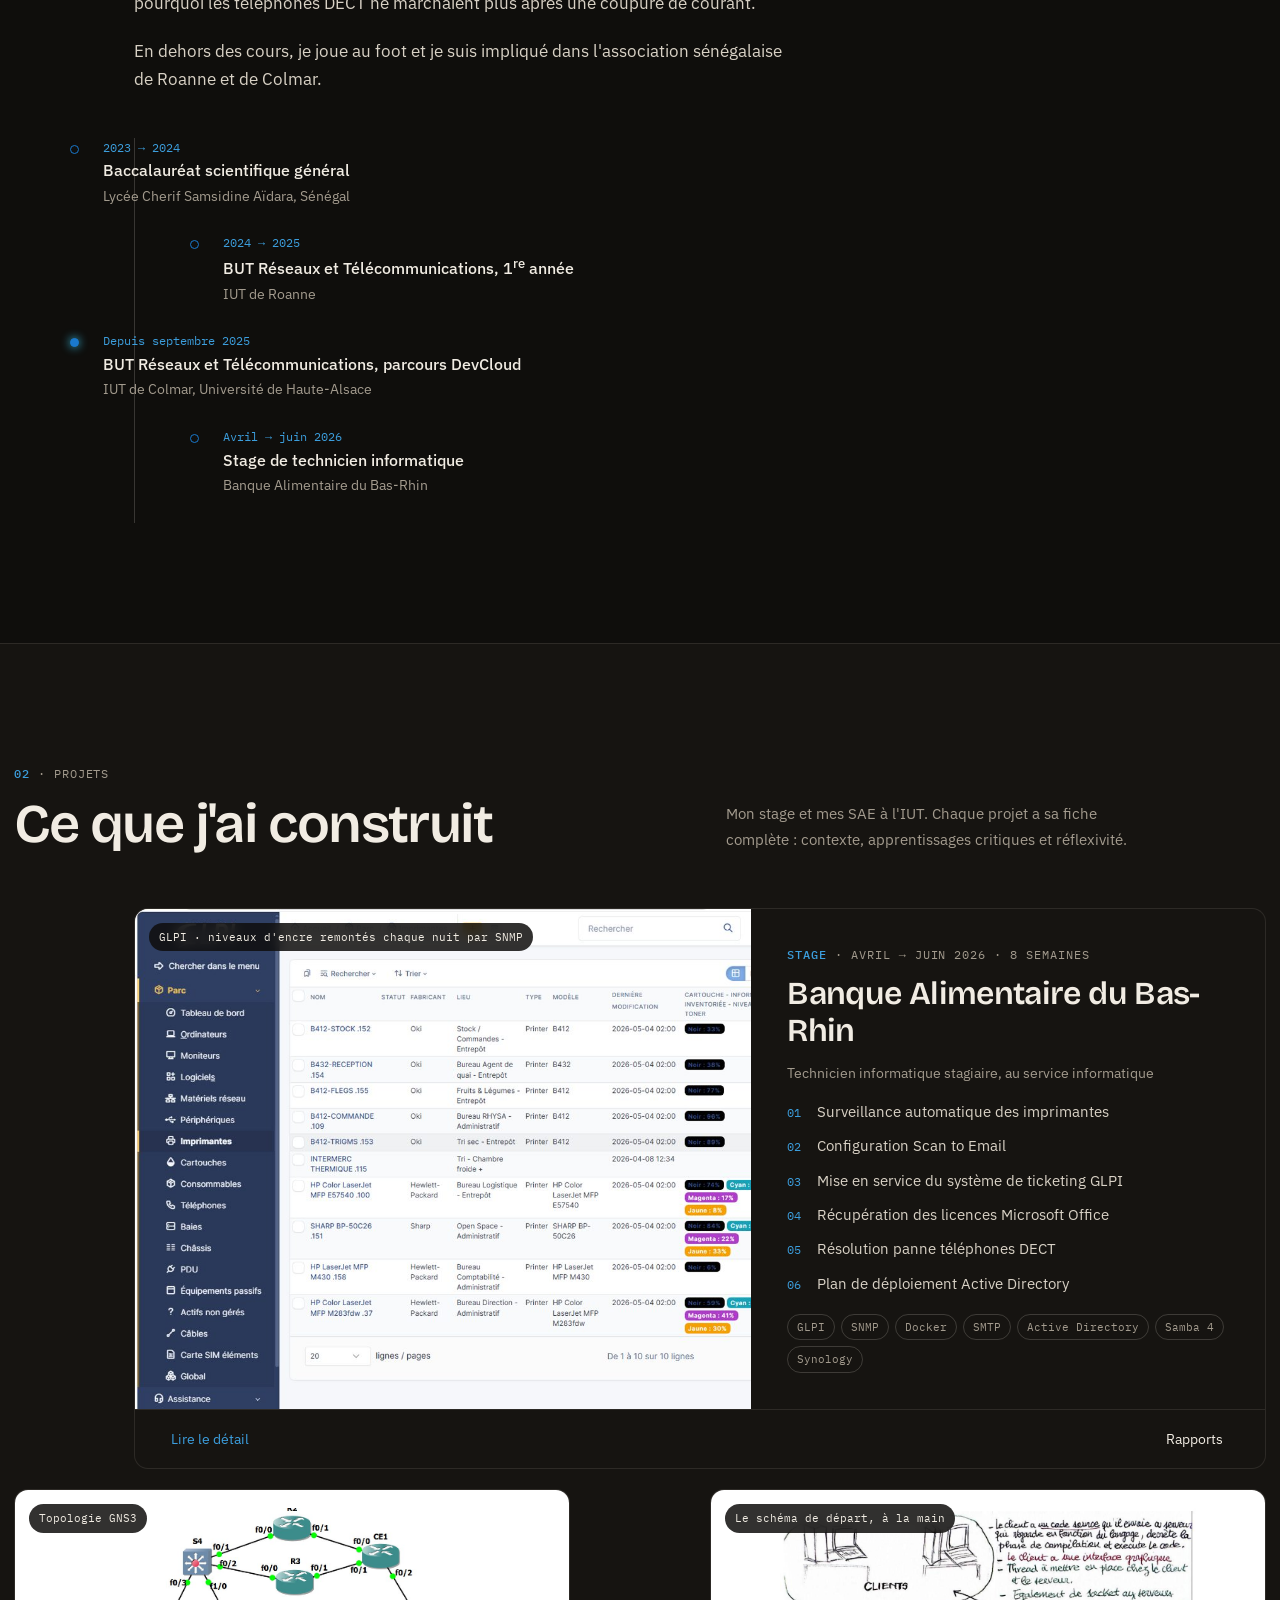
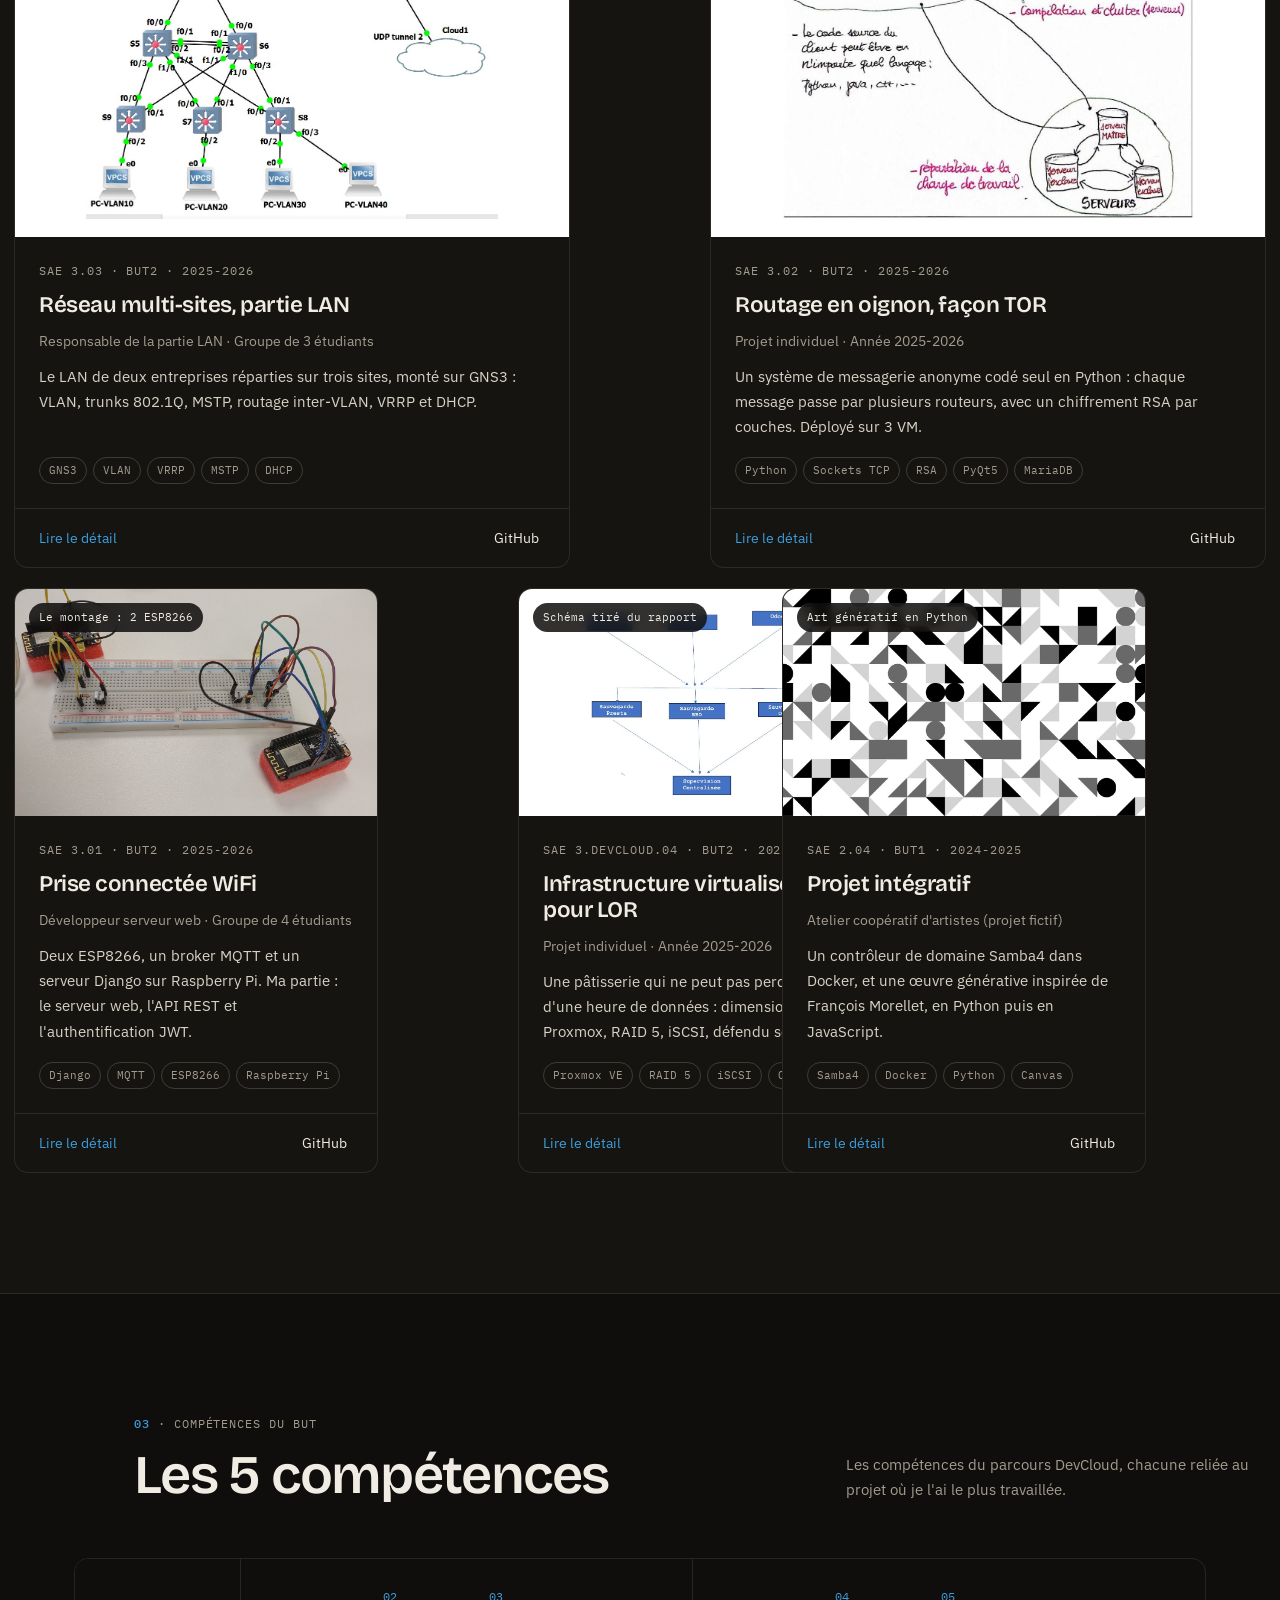
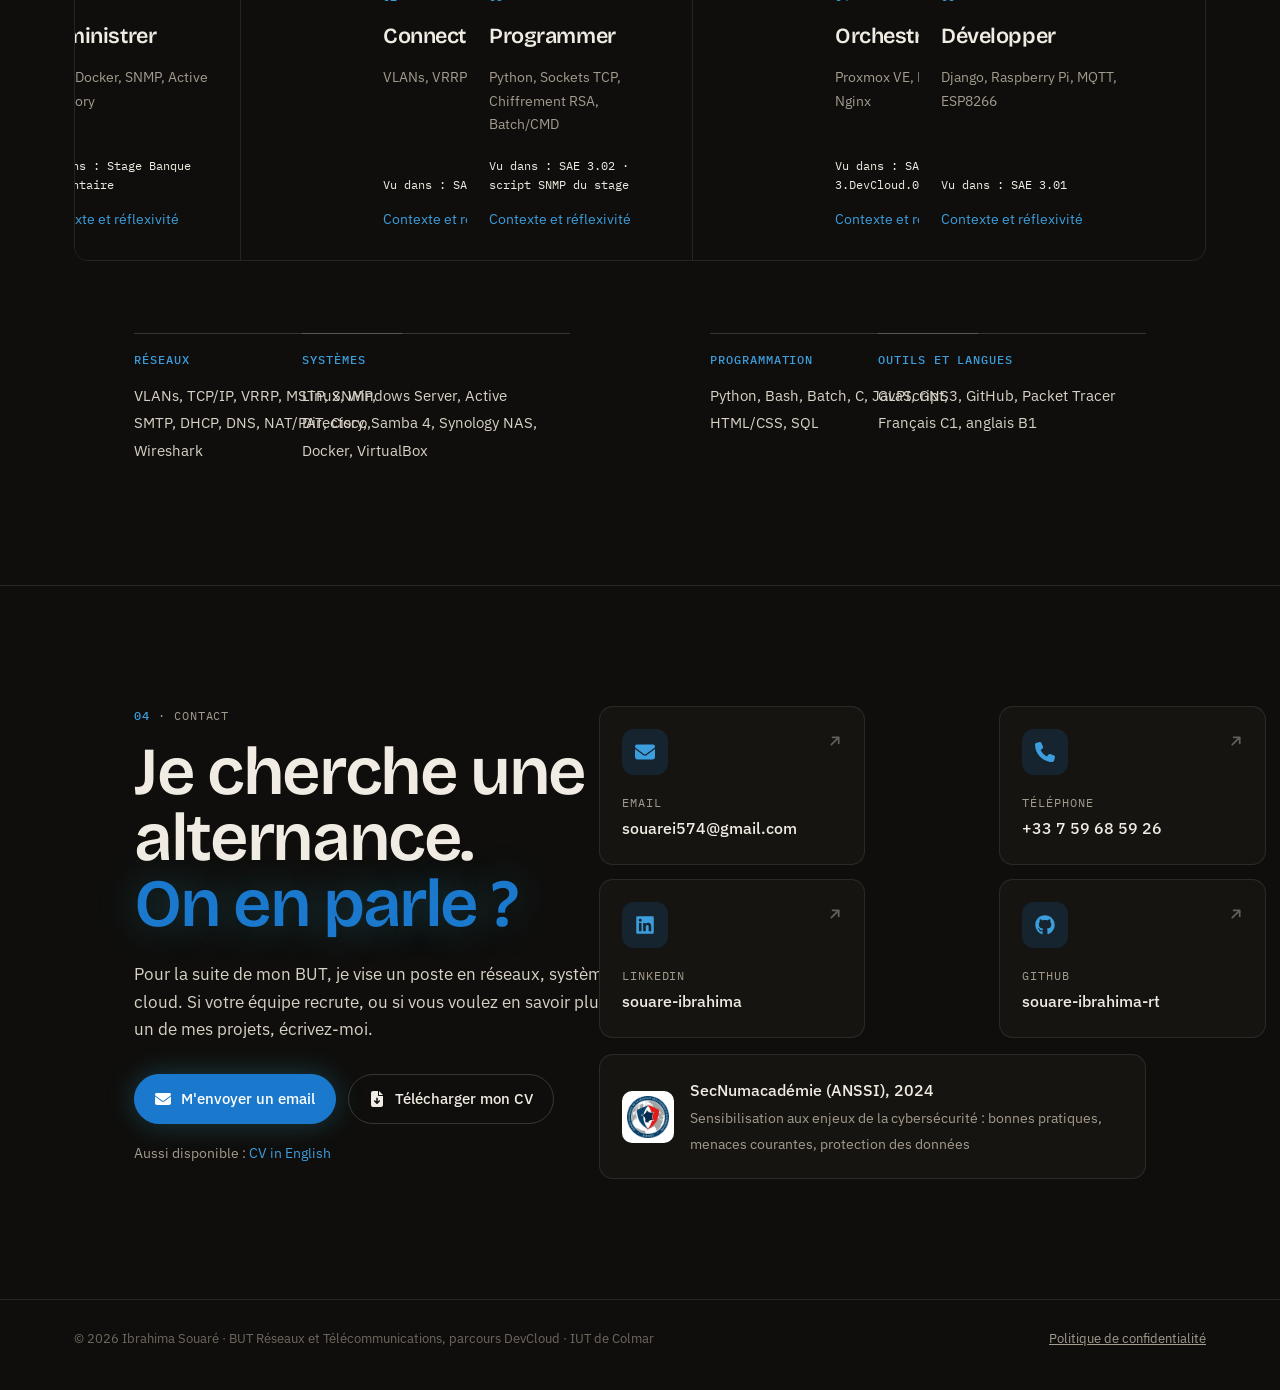
==== commit 49782f21: "Photo en cercle dans l'accueil, à côté du nom Portrait circulaire avec contour bleu d'accent à côté " ====
--- a/index.html
+++ b/index.html
@@ -35,8 +35,13 @@
   <div class="wrap">
     <div class="hero-grid">
       <div>
-        <div class="status"><i></i>Disponible · recherche une alternance</div>
-        <h1>Ibrahima<span>Souaré</span></h1>
+        <div class="hero-id">
+          <img class="hero-avatar" src="assets/img/photo.jpg" alt="Portrait d'Ibrahima Souaré" width="600" height="800" fetchpriority="high">
+          <div>
+            <div class="status"><i></i>Disponible · recherche une alternance</div>
+            <h1>Ibrahima<span>Souaré</span></h1>
+          </div>
+        </div>
         <p class="hero-lead">Je suis arrivé du Sénégal en 2024 pour faire un <strong>BUT Réseaux et Télécoms</strong>, d'abord à l'IUT de Roanne, puis à Colmar dans le parcours <strong>Développement Système et Cloud (DevCloud)</strong>. Je cherche une alternance pour continuer à apprendre sur le terrain.</p>
         <div class="hero-cta">
           <a href="#projets" class="btn btn-main">Voir mes projets</a>
@@ -65,10 +70,7 @@
     <div class="head reveal">
       <div><div class="label"><b>01</b> · Parcours</div><h2>D'où je viens</h2></div>
     </div>
-    <div class="about">
-      <figure class="portrait reveal">
-        <img src="assets/img/photo.jpg" alt="Portrait d'Ibrahima Souaré" width="600" height="800" loading="lazy">
-      </figure>
+    <div class="about about-noimg">
       <div class="about-text reveal">
         <p>J'ai grandi au Sénégal, dans une famille de cultivateurs. Enfant, je passais une bonne partie de mon temps aux champs avec mon père, entre l'arachide, le riz et le maïs.</p>
         <p>C'est là que j'ai appris à travailler longtemps sur quelque chose avant de voir le résultat. Après mon bac scientifique, je suis venu en France en 2024 pour faire un BUT Réseaux et Télécoms à Roanne, puis j'ai continué à Colmar en parcours DevCloud.</p>
--- a/assets/css/style.css
+++ b/assets/css/style.css
@@ -71,7 +71,10 @@
 .hero{position:relative;min-height:100vh;min-height:100svh;display:flex;align-items:center;padding:110px 0 60px;overflow:hidden}
 .hero::after{content:"";position:absolute;inset:auto 0 0 0;height:160px;background:linear-gradient(transparent,var(--bg));pointer-events:none}
 .hero-grid{display:grid;grid-template-columns:1.05fr 1fr;gap:40px;align-items:center;position:relative;z-index:2}
-.status{display:inline-flex;align-items:center;gap:10px;font-family:var(--mono);font-size:.78rem;color:var(--signal);border:1px solid rgba(155,211,168,.3);padding:6px 14px;border-radius:999px;margin-bottom:28px}
+.hero-id{display:flex;align-items:center;gap:30px;margin-bottom:32px}
+.hero-avatar{width:clamp(150px,19vw,250px);height:clamp(150px,19vw,250px);aspect-ratio:1/1;flex-shrink:0;border-radius:50%;object-fit:cover;object-position:50% 18%;border:3px solid var(--accent);background:var(--bg);box-shadow:0 0 0 1px var(--line-2),0 0 40px rgba(26,121,205,.28)}
+.hero-id h1{margin-bottom:0}
+.status{display:inline-flex;align-items:center;gap:10px;font-family:var(--mono);font-size:.78rem;color:var(--signal);border:1px solid rgba(155,211,168,.3);padding:6px 14px;border-radius:999px;margin-bottom:22px}
 .status i{width:7px;height:7px;border-radius:50%;background:var(--signal);box-shadow:0 0 0 0 rgba(155,211,168,.6);animation:ping 2.2s infinite}
 @keyframes ping{0%{box-shadow:0 0 0 0 rgba(155,211,168,.55)}80%,100%{box-shadow:0 0 0 10px rgba(155,211,168,0)}}
 .hero h1{font-family:var(--display);font-weight:700;font-size:clamp(3rem,8.4vw,6.6rem);line-height:.92;letter-spacing:-.035em;margin-bottom:26px}
@@ -114,6 +117,7 @@
 
 /* À propos */
 .about{display:grid;grid-template-columns:340px 1fr;gap:64px;align-items:start}
+.about-noimg{display:block}
 .portrait{position:relative}
 .portrait img{width:100%;aspect-ratio:3/4;object-fit:cover;object-position:top;border-radius:var(--radius);filter:saturate(.92)}
 .portrait figcaption{font-family:var(--mono);font-size:.74rem;color:var(--muted);margin-top:12px}
@@ -265,6 +269,7 @@
   .nav ul a{display:block;padding:12px 0;font-size:1rem}
   .nav-toggle{display:block}
   .nav-right{gap:10px}
+  .hero-id{flex-direction:column;align-items:flex-start;gap:22px}
   .facts{grid-template-columns:repeat(2,1fr);row-gap:10px}
   .projects{grid-template-columns:1fr}
   .card,.card.wide,.card.feature{grid-column:auto}
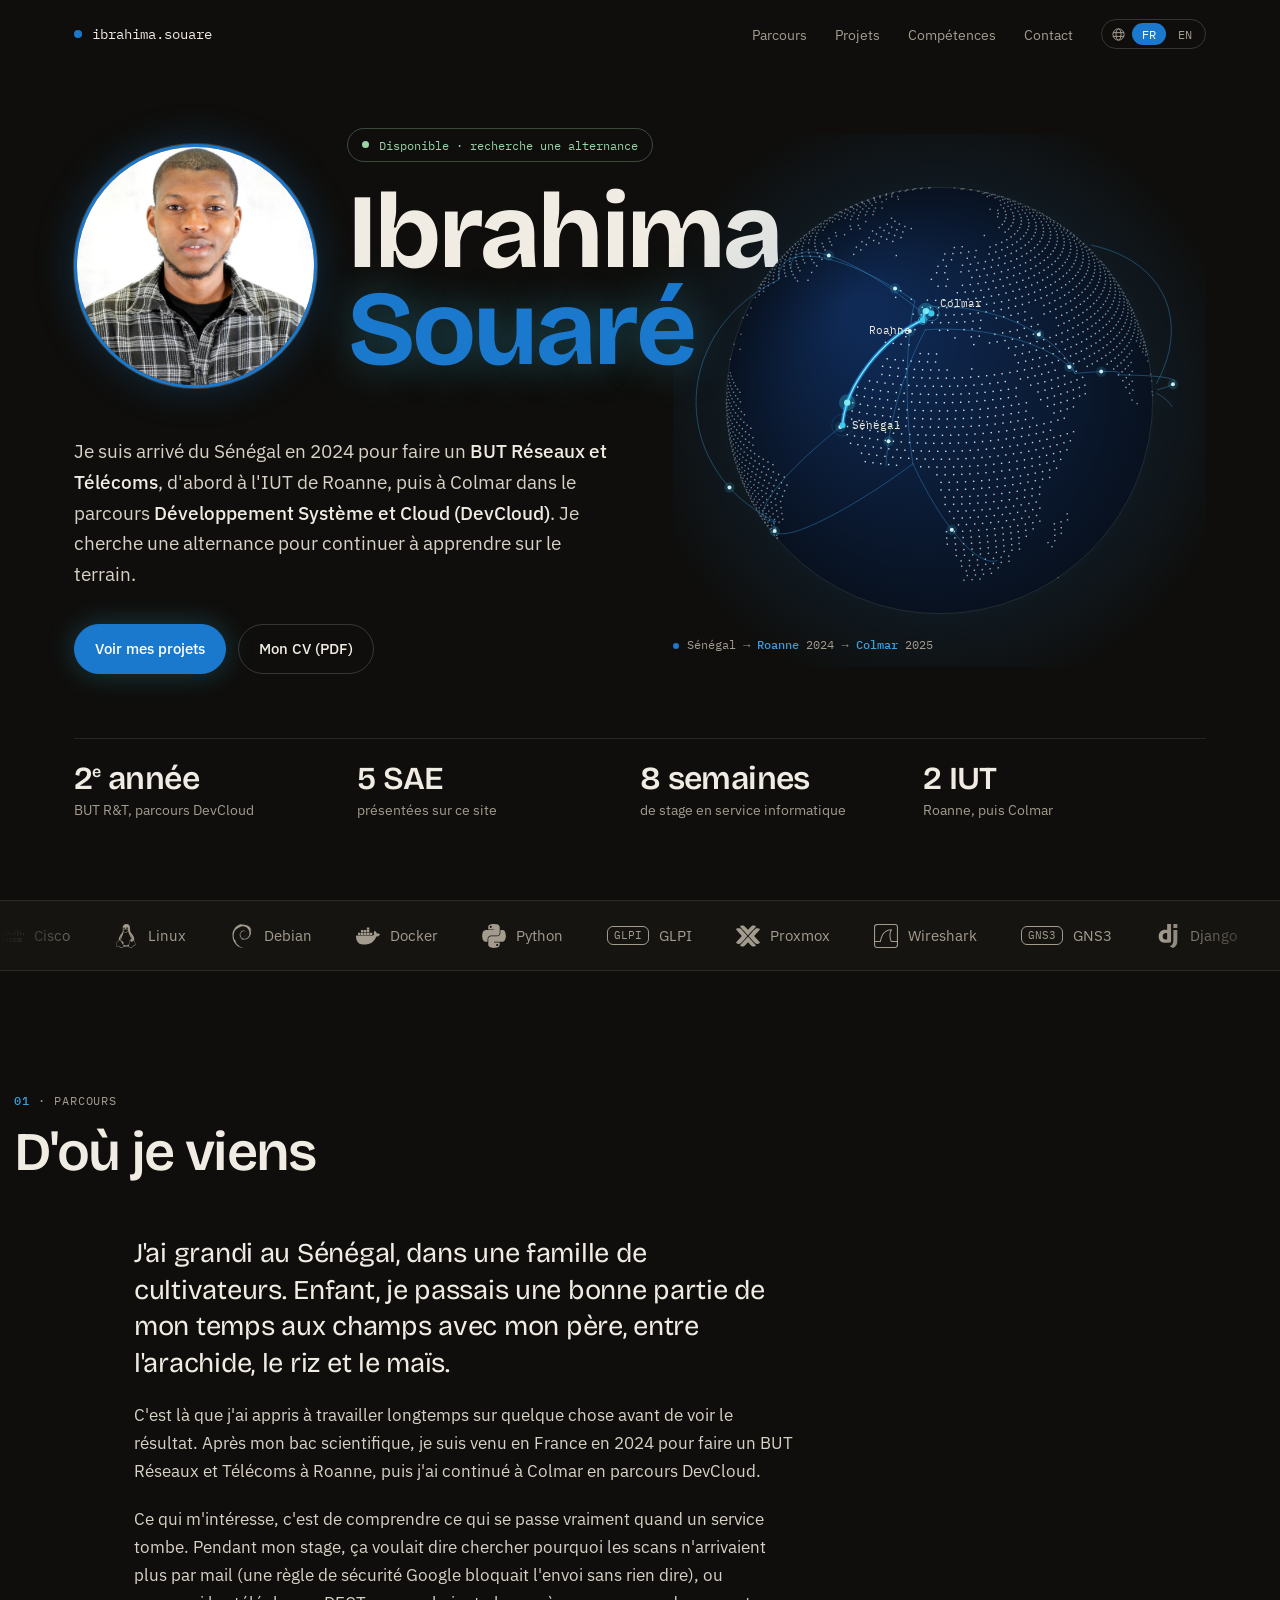
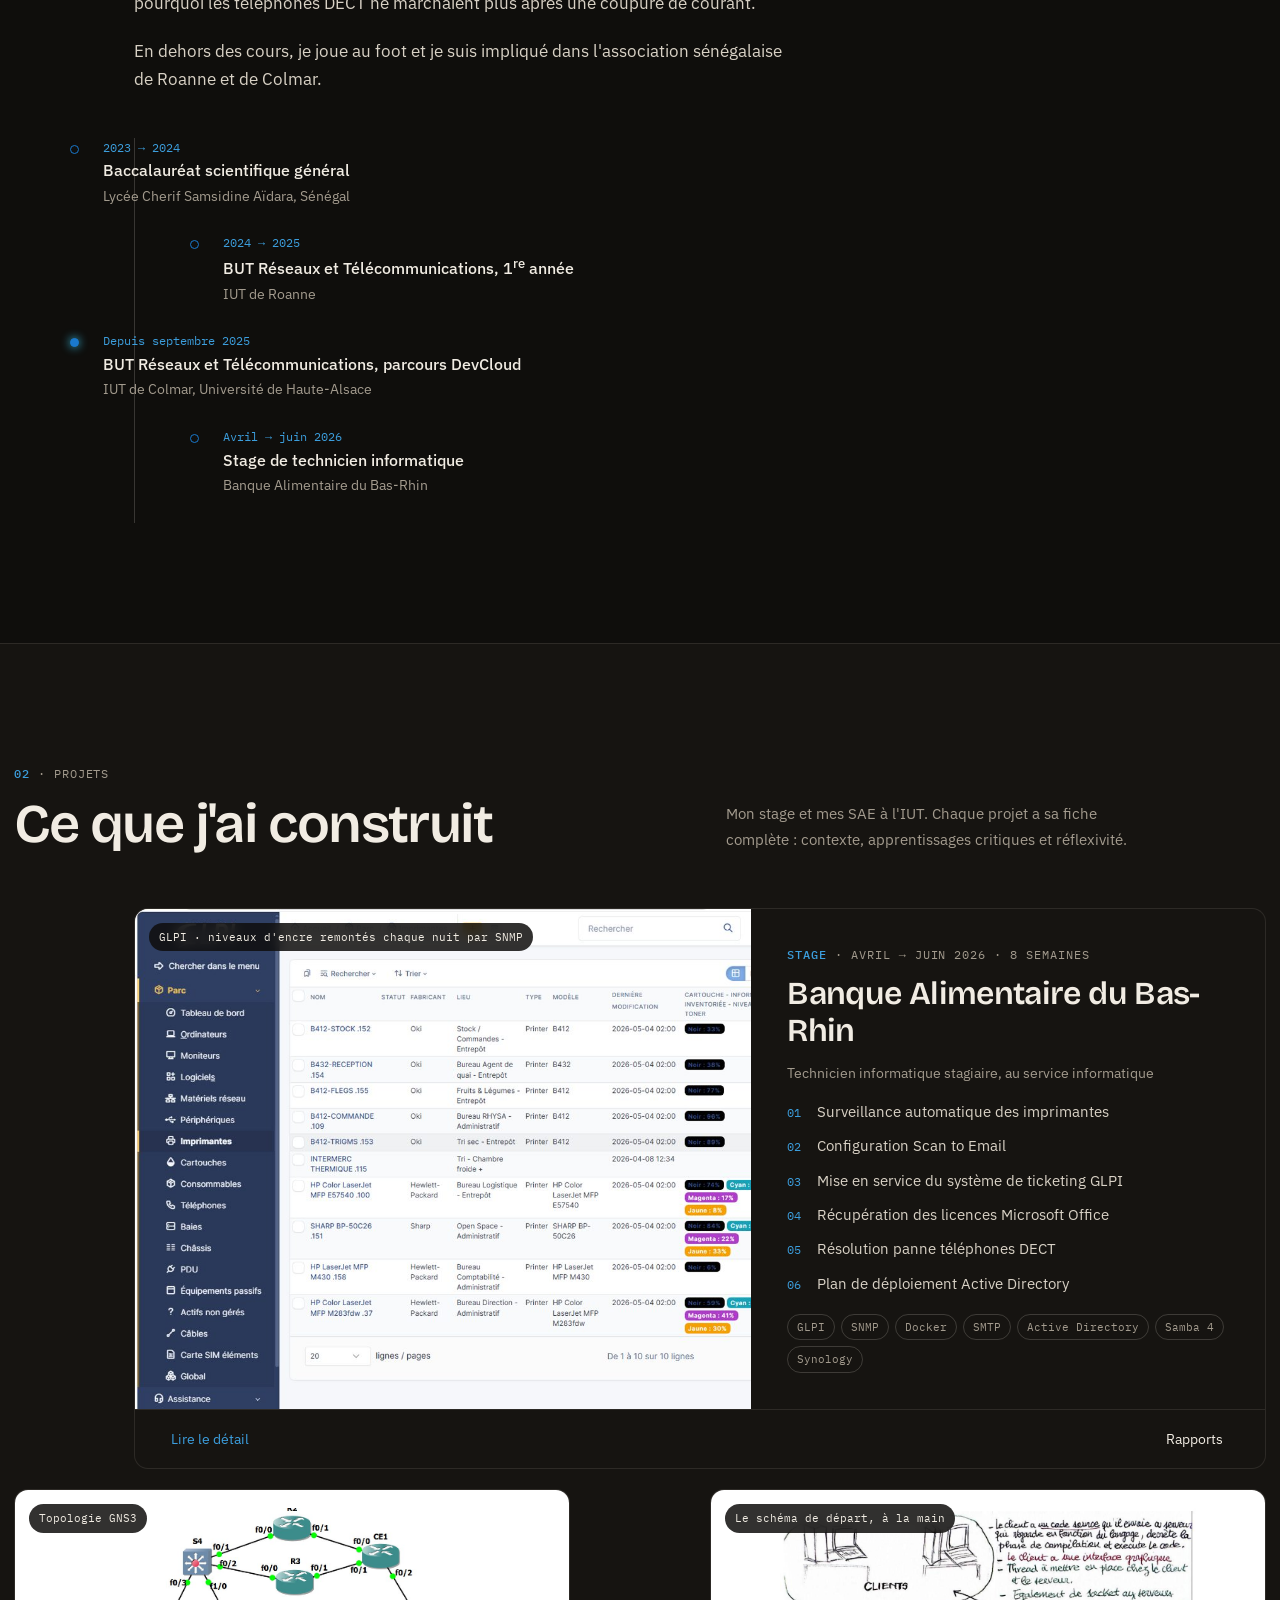
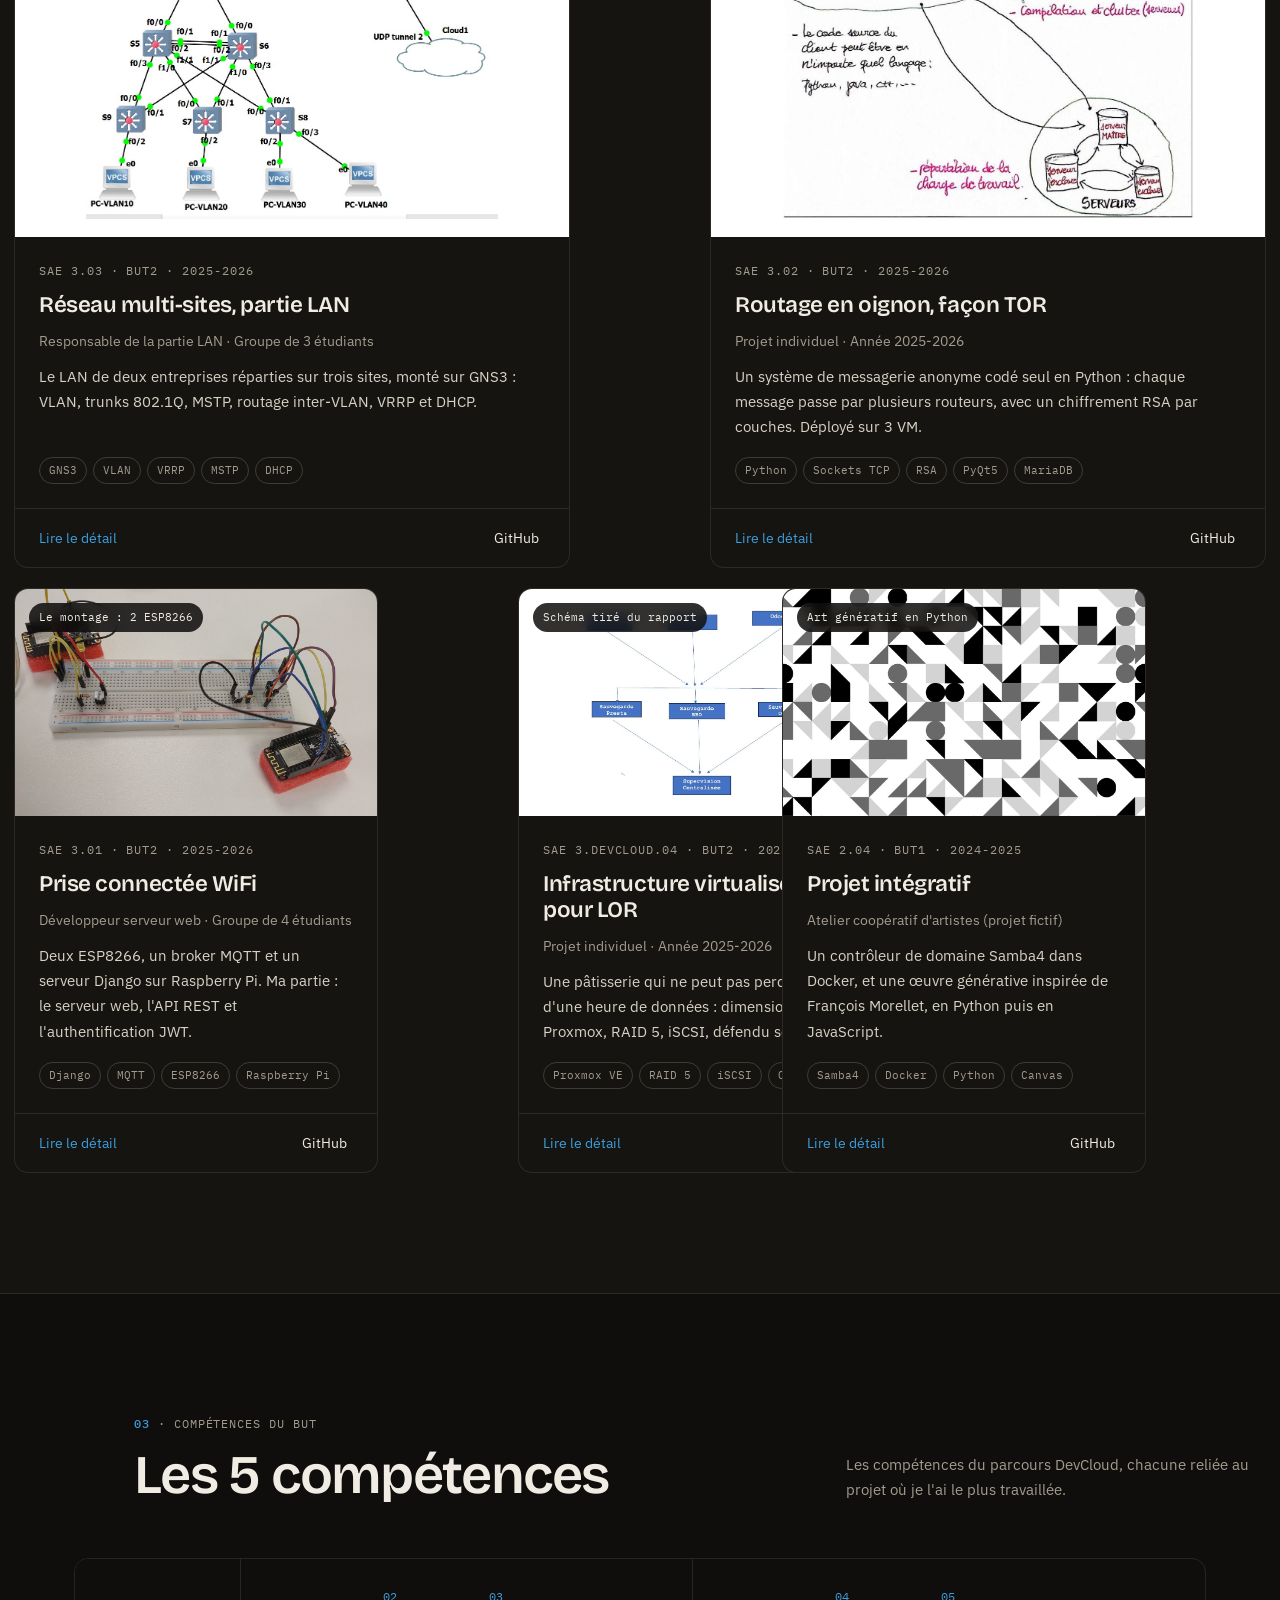
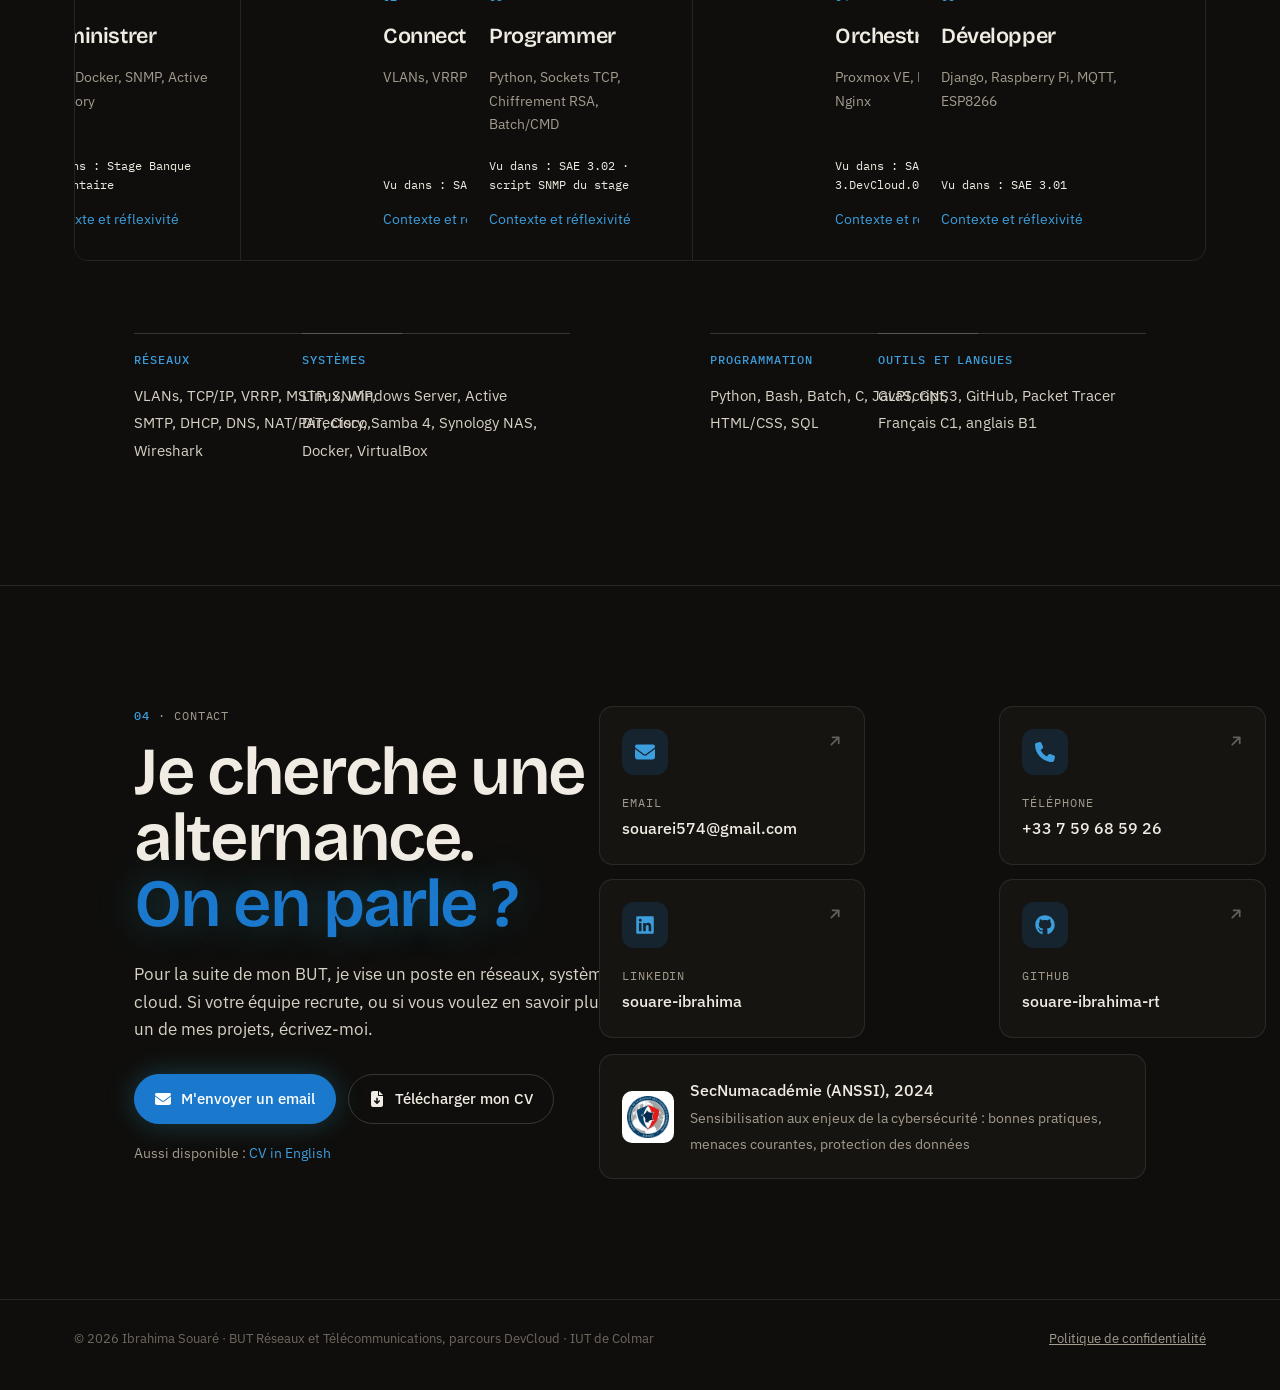
==== commit 06504a89: "Icône de globe à gauche du sélecteur FR / EN Petit globe SVG pour signaler le changement de langue, " ====
--- a/index.html
+++ b/index.html
@@ -23,7 +23,7 @@
       <li><a href="#competences">Compétences</a></li>
       <li><a href="#contact">Contact</a></li>
     </ul>
-    <div class="lang" aria-label="Langue"><span aria-current="page">FR</span><a href="en.html" hreflang="en" lang="en" title="English version">EN</a></div>
+    <div class="lang" aria-label="Langue"><svg class="lang-globe" viewBox="0 0 24 24" aria-hidden="true" focusable="false"><g fill="none" stroke="currentColor" stroke-width="1.6"><circle cx="12" cy="12" r="9"/><ellipse cx="12" cy="12" rx="4" ry="9"/><path d="M3.2 9h17.6M3.2 15h17.6"/></g></svg><span aria-current="page">FR</span><a href="en.html" hreflang="en" lang="en" title="English version">EN</a></div>
     <button class="nav-toggle" aria-expanded="false" aria-controls="menu">Menu</button>
     </div>
   </div>
--- a/assets/css/style.css
+++ b/assets/css/style.css
@@ -54,9 +54,10 @@
 .nav ul a{font-size:.88rem;color:var(--muted);text-decoration:none;transition:color .2s}
 .nav ul a:hover{color:var(--text)}
 .nav-right{display:flex;align-items:center;gap:28px}
-.lang{display:flex;align-items:center;font-family:var(--mono);font-size:.78rem;border:1px solid var(--line-2);border-radius:999px;padding:3px}
+.lang{display:flex;align-items:center;gap:2px;font-family:var(--mono);font-size:.78rem;border:1px solid var(--line-2);border-radius:999px;padding:3px}
 .lang a,.lang span{padding:4px 10px;border-radius:999px;text-decoration:none;color:var(--muted);line-height:1.2}
 .lang a:hover{color:var(--text)}
+.lang-globe{width:15px;height:15px;color:var(--muted);margin:0 4px 0 6px;flex-shrink:0}
 .lang [aria-current]{background:var(--accent);color:#fff}
 .nav-toggle{display:none;background:none;border:1px solid var(--line-2);color:var(--text);border-radius:8px;padding:6px 10px;font-family:var(--mono);font-size:.78rem;cursor:pointer}
 
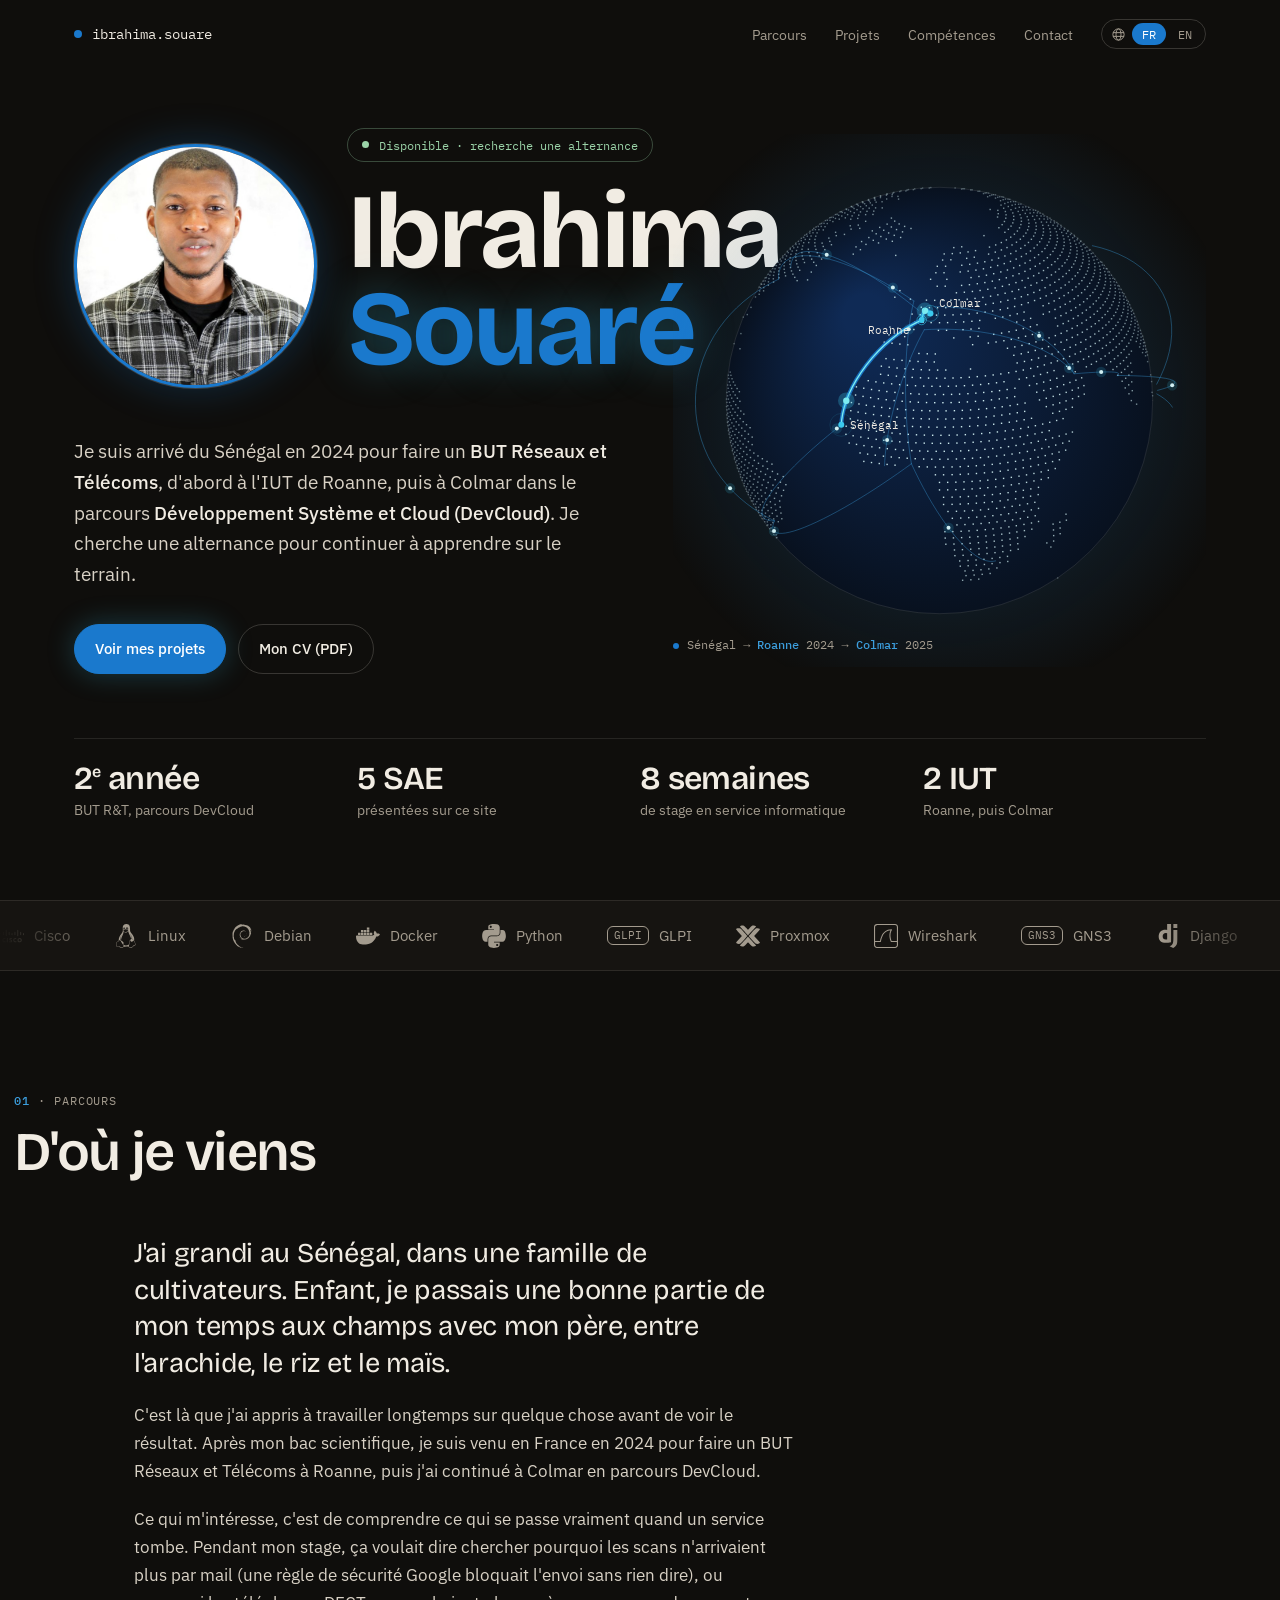
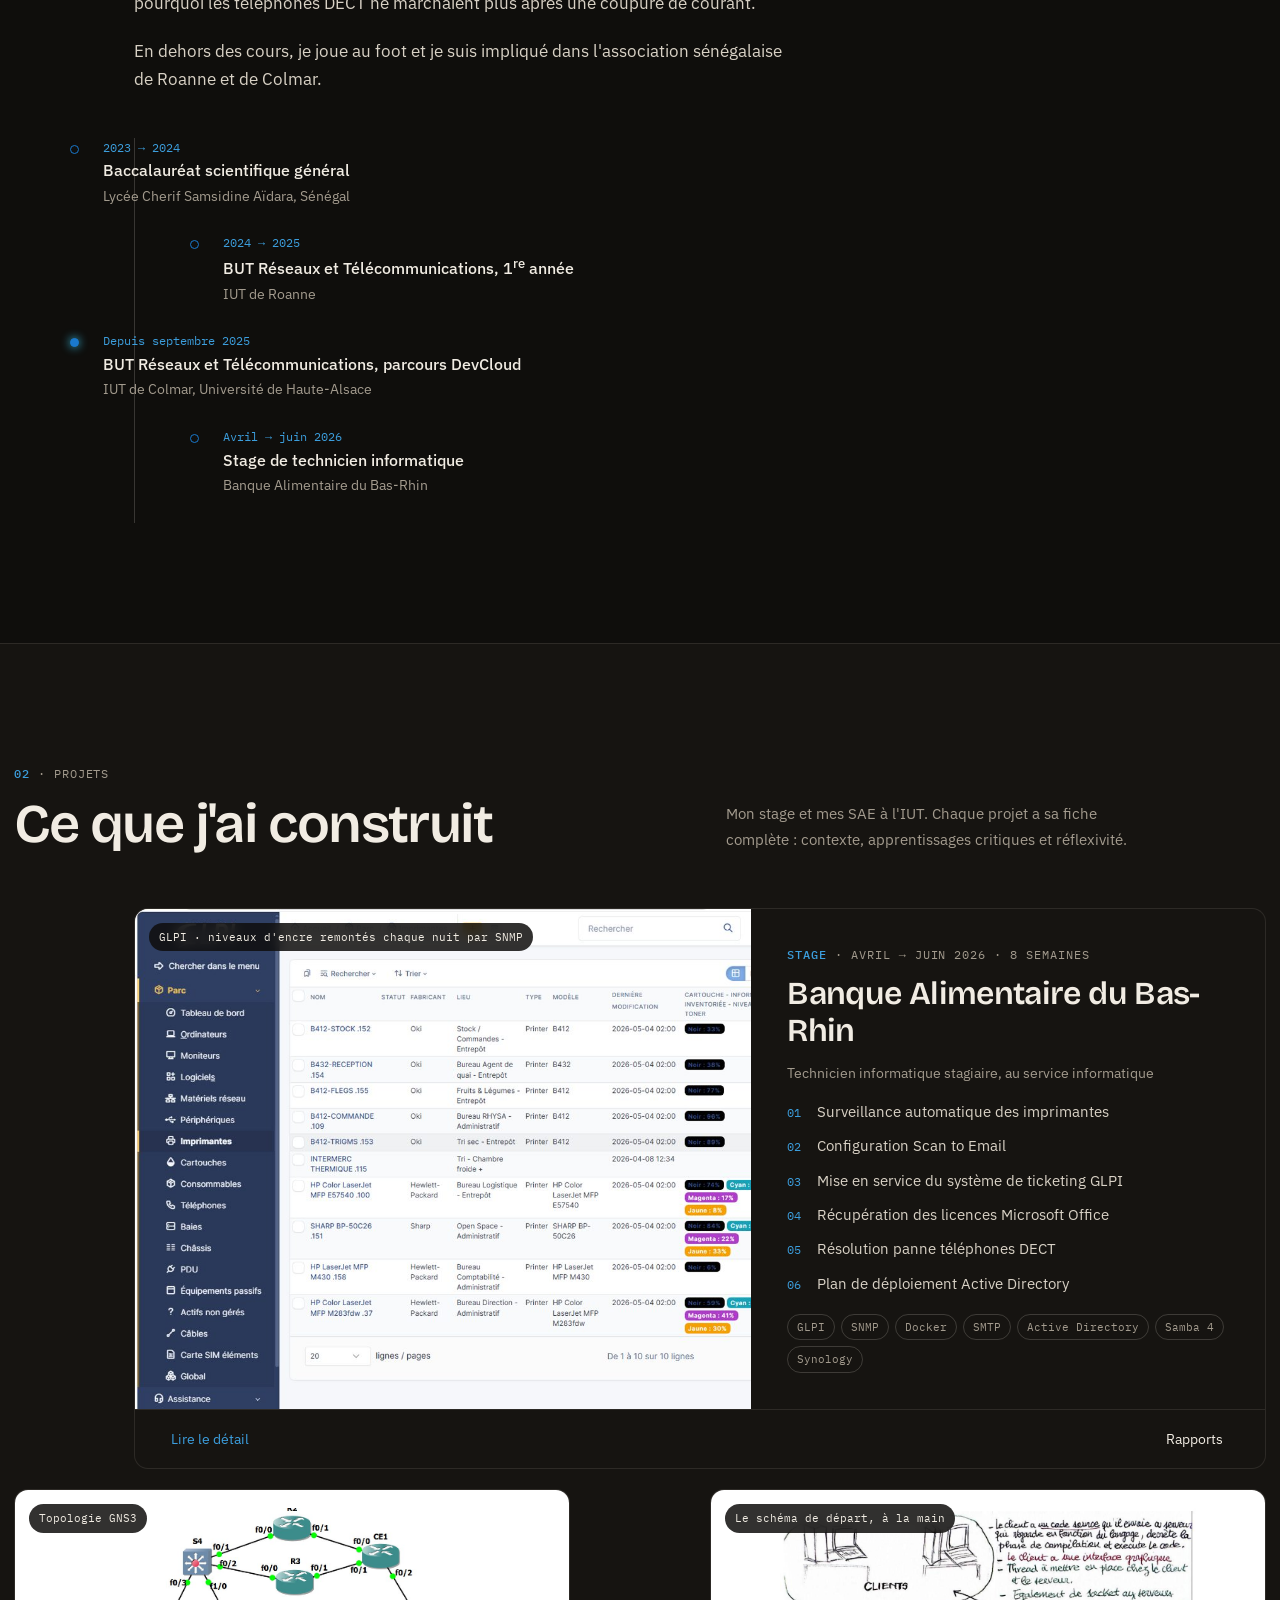
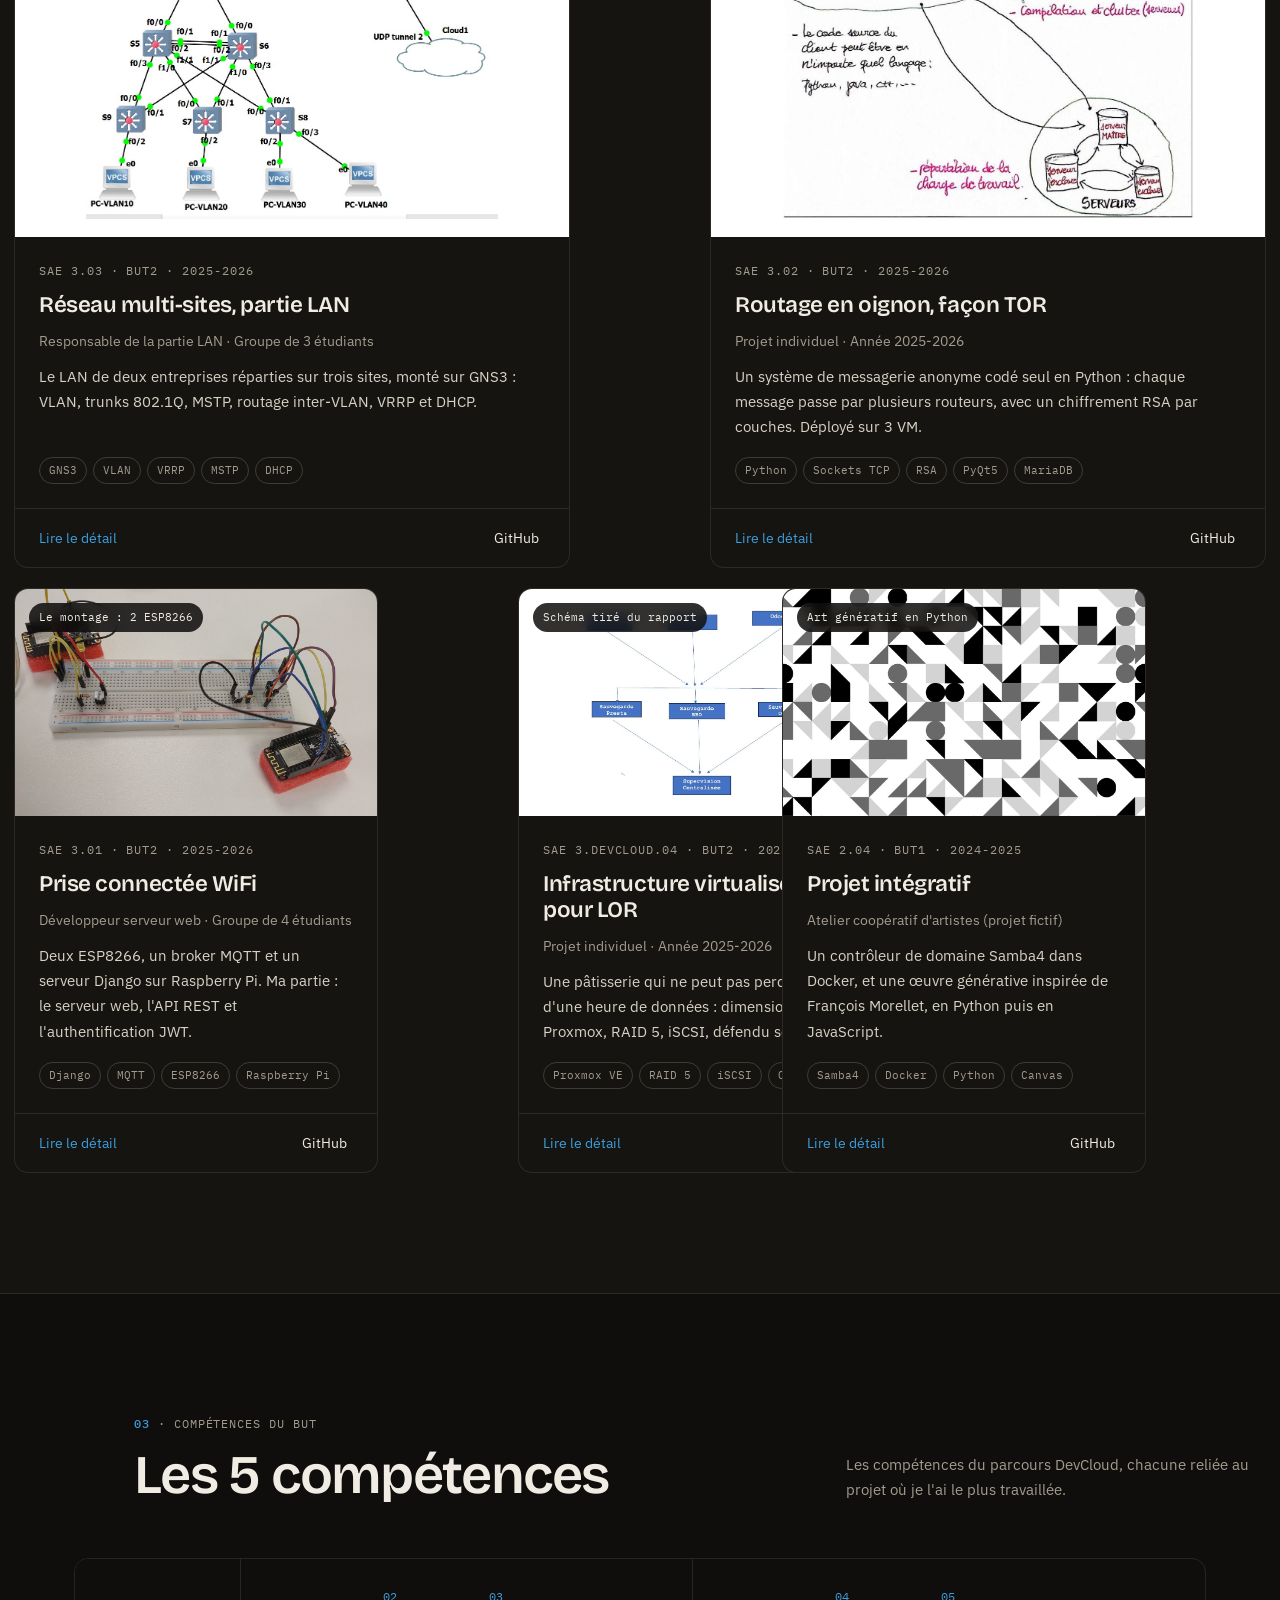
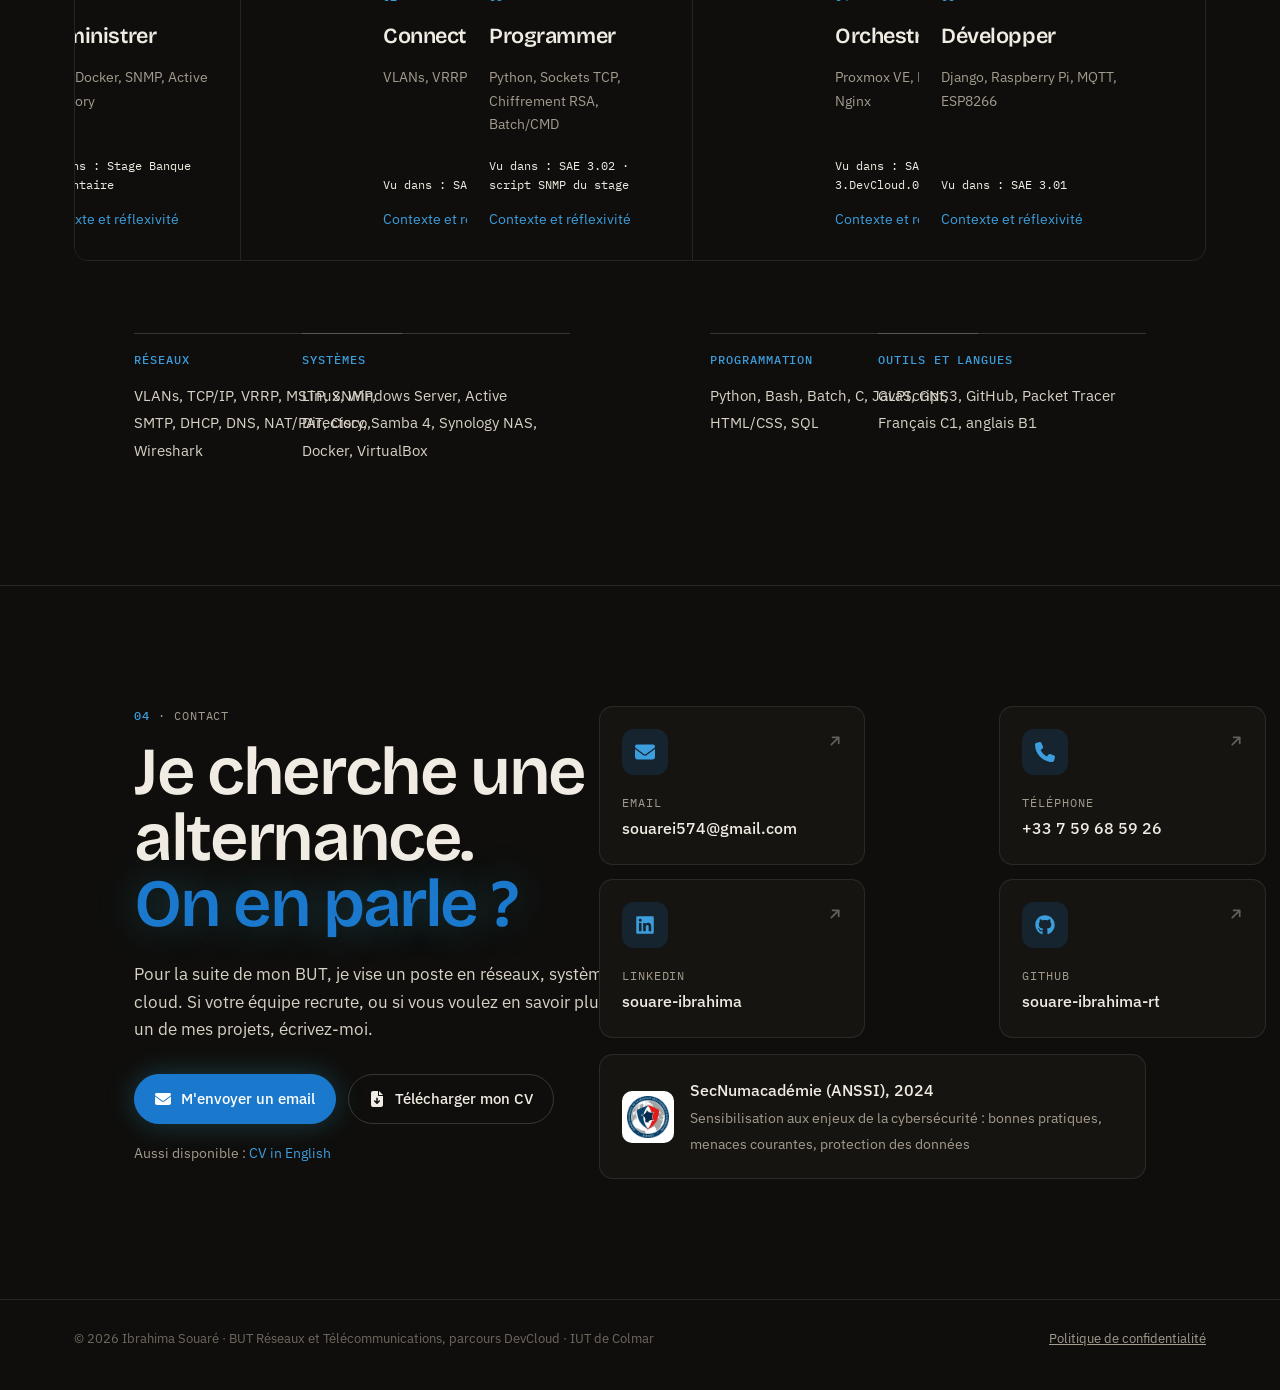
==== commit 90611cb1: "Bouton Retour en haut Flèche ronde fixe en bas à droite, visible après défilement, remontée en douce" ====
--- a/index.html
+++ b/index.html
@@ -221,6 +221,11 @@
   </div>
 </footer>
 
+
+<button id="to-top" class="to-top" aria-label="Remonter en haut de la page" hidden>
+  <svg viewBox="0 0 24 24" aria-hidden="true" focusable="false"><path d="M12 19V6M6 12l6-6 6 6" fill="none" stroke="currentColor" stroke-width="2" stroke-linecap="round" stroke-linejoin="round"/></svg>
+</button>
+
 <dialog id="d-stage" aria-labelledby="d-stage-t">
   <div class="dlg-head"><div><div class="label">Stage · avril → juin 2026</div><h3 id="d-stage-t">Banque Alimentaire du Bas-Rhin</h3></div><button class="dlg-close" aria-label="Fermer">✕</button></div>
   <div class="dlg-body"><h4>Le stage</h4><p>Banque Alimentaire du Bas-Rhin, technicien informatique stagiaire. Du 20 avril au 12 juin 2026, 8 semaines à 35 h par semaine. Tuteur : Alexis Brandt, coordinateur Services Généraux.</p><h4>Missions</h4><p><strong style="color:var(--text);font-weight:500">Surveillance automatique des imprimantes.</strong> Script batch SNMP exécuté chaque nuit à 2h00. Mise à jour automatique des niveaux d&#x27;encre dans GLPI, alertes e-mail automatiques dès 15%.</p><p><strong style="color:var(--text);font-weight:500">Configuration Scan to Email.</strong> Configuration SMTP Gmail sur HP Color LaserJet MFP E57540. Gestion de l&#x27;authentification avec mot de passe d&#x27;application Google.</p><p><strong style="color:var(--text);font-weight:500">Mise en service du système de ticketing GLPI.</strong> Configuration complète du ticketing GLPI : comptes utilisateurs, flux de traitement, notifications automatiques à chaque étape.</p><p><strong style="color:var(--text);font-weight:500">Récupération des licences Microsoft Office.</strong> Récupération manuelle via OSPP.VBS et intégration dans GLPI des licences Microsoft Office sur 24 postes sur 25.</p><p><strong style="color:var(--text);font-weight:500">Résolution panne téléphones DECT.</strong> Diagnostic d&#x27;une perte de synchronisation des 3 bases DECT après une coupure de courant. Resynchronisation en 50 minutes par redémarrage contrôlé de chaque base.</p><p><strong style="color:var(--text);font-weight:500">Plan de déploiement Active Directory.</strong> Recherches Synology Directory Server + Samba 4. Rédaction d&#x27;un plan complet en 24 étapes pour l&#x27;intégration Active Directory.</p><p style="margin-top:22px"><a class="btn" href="https://github.com/souare-ibrahima-rt/stage-systemes-reseaux" target="_blank" rel="noopener">Voir les rapports sur GitHub <svg viewBox="0 0 16 16" fill="none" stroke="currentColor" stroke-width="1.6" aria-hidden="true"><path d="M4 12 12 4M5.5 4H12v6.5"/></svg></a></p></div>
--- a/assets/css/style.css
+++ b/assets/css/style.css
@@ -235,6 +235,15 @@
 .ccard .go{position:absolute;top:22px;right:22px;opacity:.35;transition:opacity .3s,transform .3s}
 .ccard .go svg{width:14px;height:14px;fill:var(--text);transform:rotate(-45deg)}
 .ccard:hover .go{opacity:1;transform:translate(2px,-2px)}
+
+
+/* Bouton « Retour en haut » : apparaît après défilement */
+.to-top{position:fixed;right:max(20px,env(safe-area-inset-right,0px));bottom:calc(20px + env(safe-area-inset-bottom,0px));z-index:60;width:48px;height:48px;border-radius:50%;border:1px solid var(--accent);background:var(--accent);color:#fff;display:grid;place-items:center;cursor:pointer;box-shadow:0 8px 28px rgba(26,121,205,.4);opacity:0;transform:translateY(12px);transition:opacity .3s,transform .3s,background .2s;pointer-events:none}
+.to-top.show{opacity:1;transform:none;pointer-events:auto}
+.to-top:hover{background:#1e88e5}
+.to-top svg{width:20px;height:20px}
+.to-top:focus-visible{outline:2px solid var(--text);outline-offset:3px}
+@media (prefers-reduced-motion:reduce){.to-top{transition:opacity .3s}}
 
 footer{border-top:1px solid var(--line);padding:28px 0 40px;font-size:.82rem;color:var(--faint)}
 footer .wrap{display:flex;justify-content:space-between;gap:16px;flex-wrap:wrap}
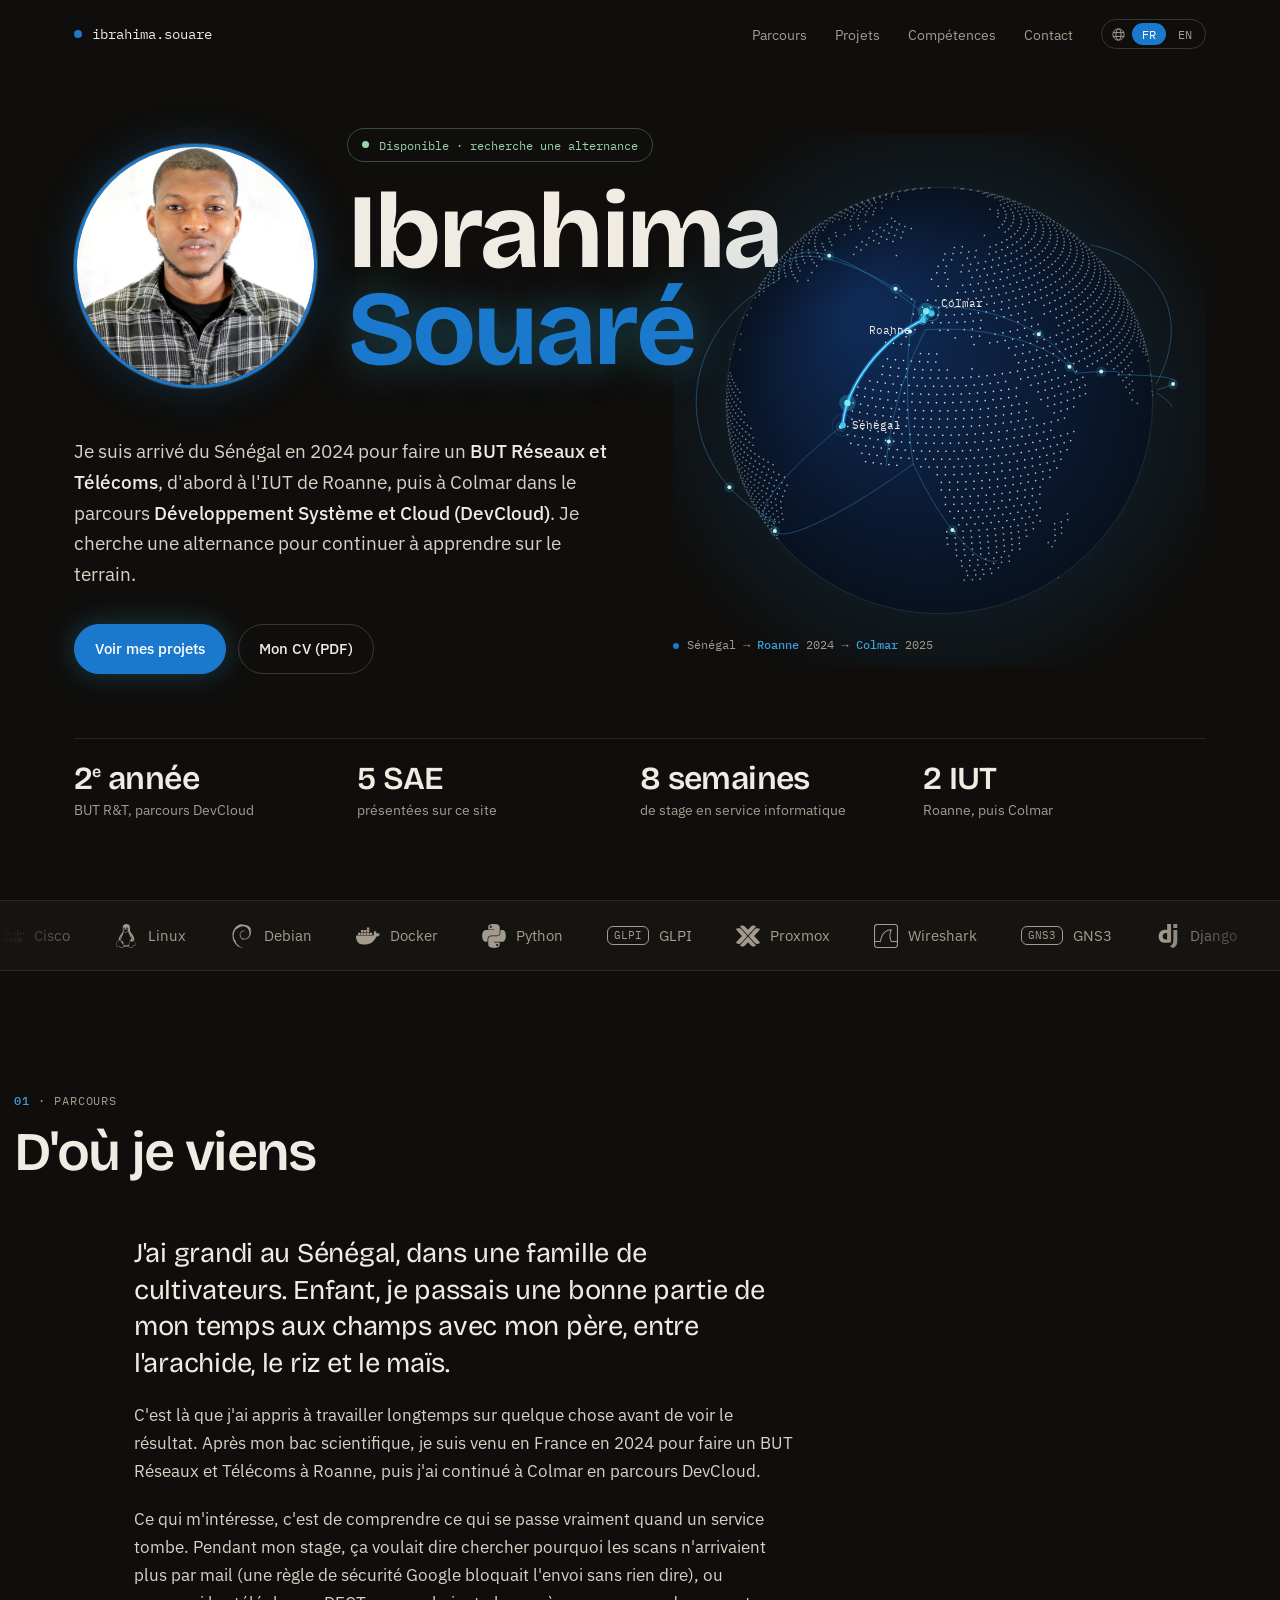
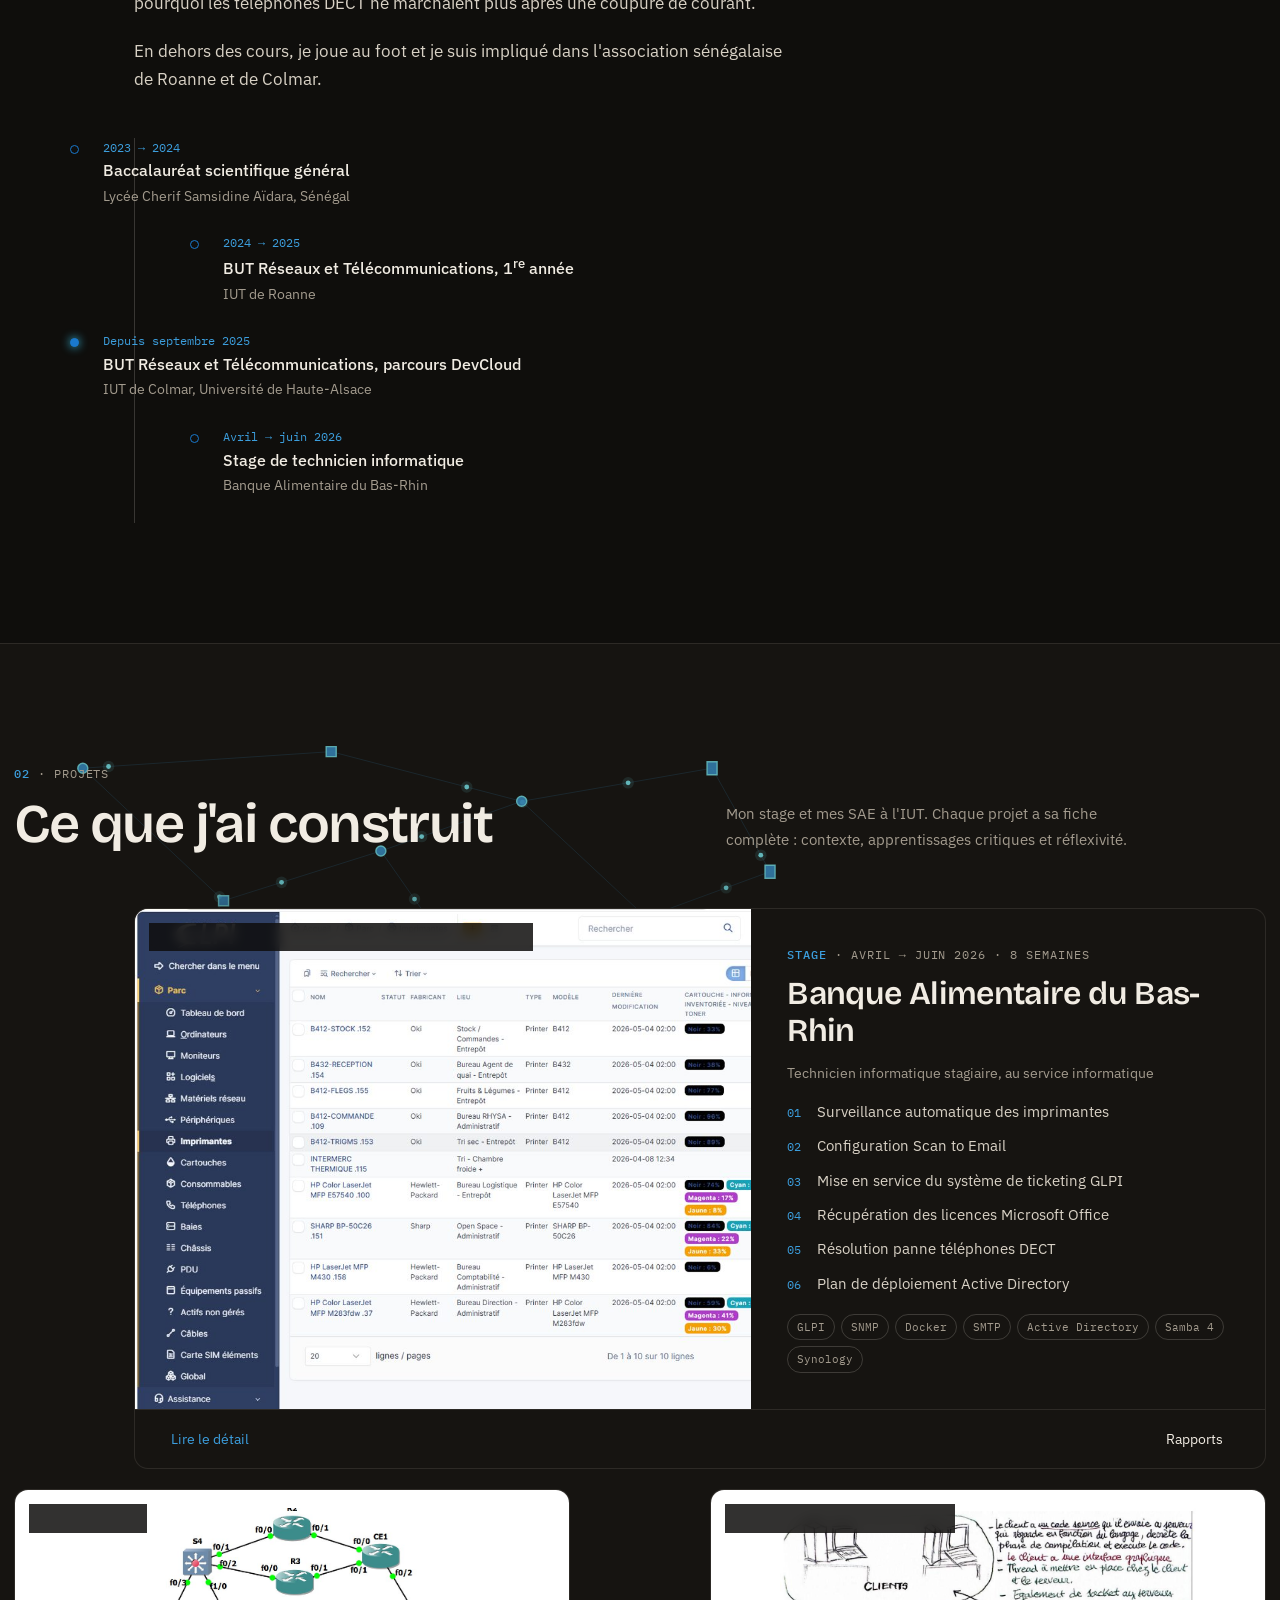
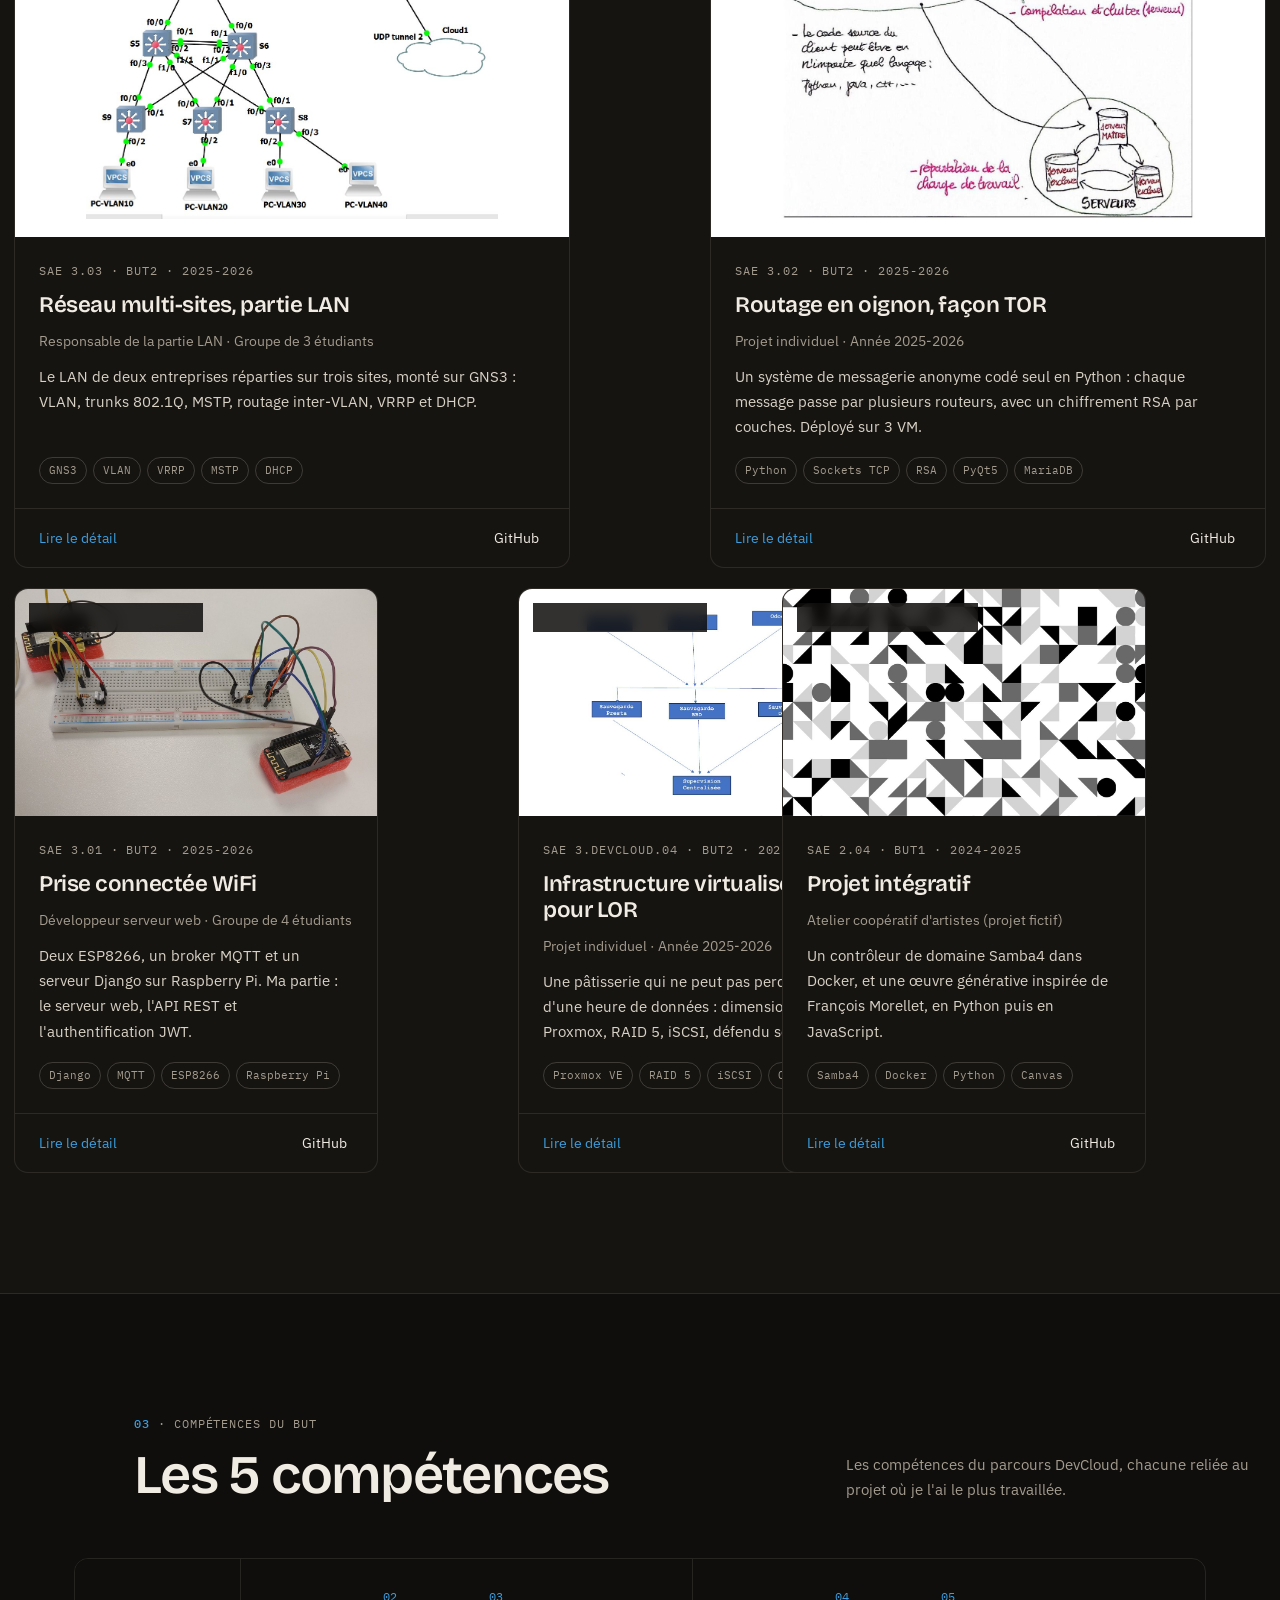
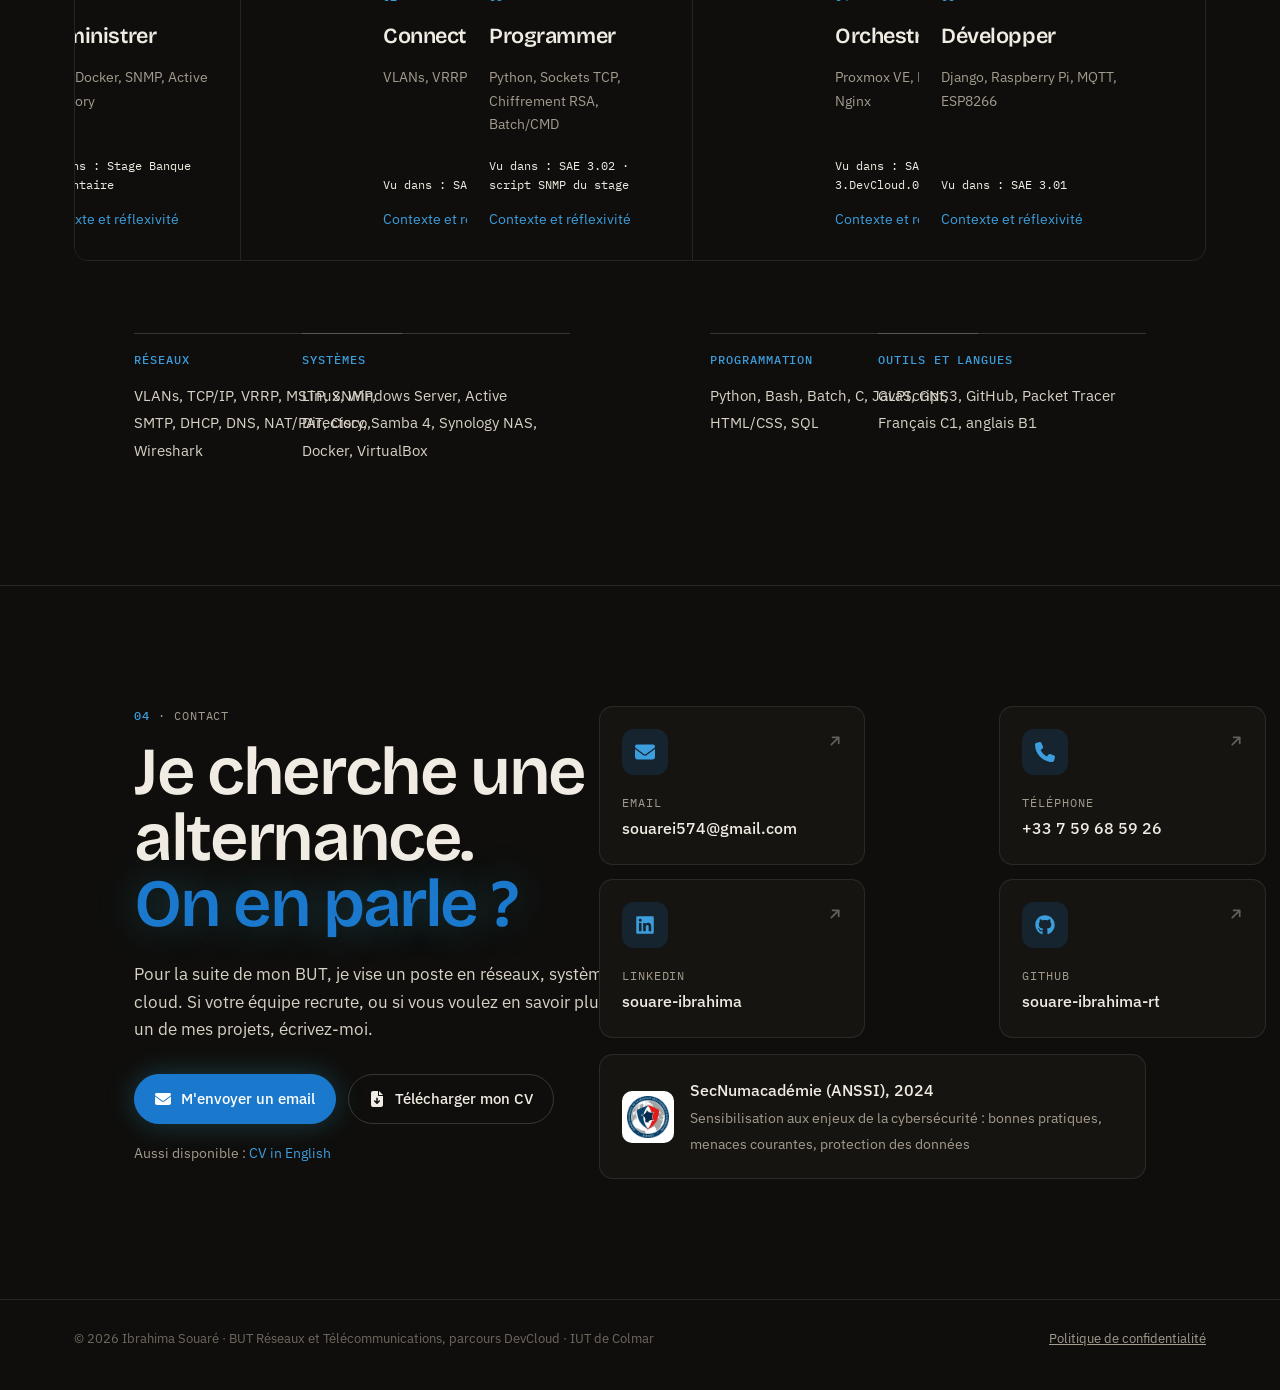
==== commit 867bb82a: "Topologie réseau animée en fond de la section Projets Nœuds routeurs/switchs/serveurs reliés, paquet" ====
--- a/index.html
+++ b/index.html
@@ -88,7 +88,8 @@
 </section>
 
 <!-- ============ PROJETS ============ -->
-<section id="projets" style="background:var(--bg-2);border-block:1px solid var(--line)">
+<section id="projets" style="background:var(--bg-2);border-block:1px solid var(--line)" class="has-topo">
+  <canvas id="topo" class="topo" role="img" aria-label="Topologie réseau animée"></canvas>
   <div class="wrap">
     <div class="head reveal">
       <div><div class="label"><b>02</b> · Projets</div><h2>Ce que j'ai construit</h2></div>
@@ -271,6 +272,7 @@
   <div class="dlg-body"><h4>Contexte</h4><p>SAE3.01 : IUT de Colmar, 2025-2026, groupe de 4. Développement d&#x27;une prise connectée WiFi : serveur web Django sur Raspberry Pi avec API REST et authentification JWT, programmation de 2 ESP8266 en C++ avec communication MQTT, lecture de température en temps réel et gestion de plages horaires automatiques.</p><h4>Réflexivité</h4><p>C&#x27;était la première fois que je développais un système où plusieurs technologies devaient fonctionner ensemble en temps réel. La difficulté principale était de synchroniser l&#x27;état des LEDs entre le bouton physique, l&#x27;interface web et les plages horaires sans conflit. J&#x27;ai compris qu&#x27;une application connectée ce n&#x27;est pas juste du code, c&#x27;est faire dialoguer des environnements qui ont chacun leur propre logique. Ce savoir-faire est applicable dans tout projet IoT ou infrastructure connectée.</p><h4>Outils</h4><div class="tags"><span class="tag">Django</span><span class="tag">Raspberry Pi</span><span class="tag">MQTT</span><span class="tag">ESP8266</span><span class="tag">Python</span><span class="tag">IoT</span><span class="tag">Linux</span></div></div>
 </dialog>
 
+<script src="assets/js/topo.js" defer></script>
 <script src="assets/js/globe-dots.js" defer></script>
 <script src="assets/js/globe.js" defer></script>
 <script src="assets/js/main.js" defer></script>
--- a/assets/css/style.css
+++ b/assets/css/style.css
@@ -244,6 +244,13 @@
 .to-top svg{width:20px;height:20px}
 .to-top:focus-visible{outline:2px solid var(--text);outline-offset:3px}
 @media (prefers-reduced-motion:reduce){.to-top{transition:opacity .3s}}
+
+
+/* Fond topologie réseau de la section Projets */
+.has-topo{position:relative}
+.has-topo > .wrap{position:relative;z-index:1}
+.topo{position:absolute;top:0;left:0;right:0;height:min(46vh,420px);z-index:0;pointer-events:none;opacity:.75;-webkit-mask-image:linear-gradient(180deg,#000 55%,transparent);mask-image:linear-gradient(180deg,#000 55%,transparent)}
+@media (max-width:720px){.topo{height:300px;opacity:.6}}
 
 footer{border-top:1px solid var(--line);padding:28px 0 40px;font-size:.82rem;color:var(--faint)}
 footer .wrap{display:flex;justify-content:space-between;gap:16px;flex-wrap:wrap}
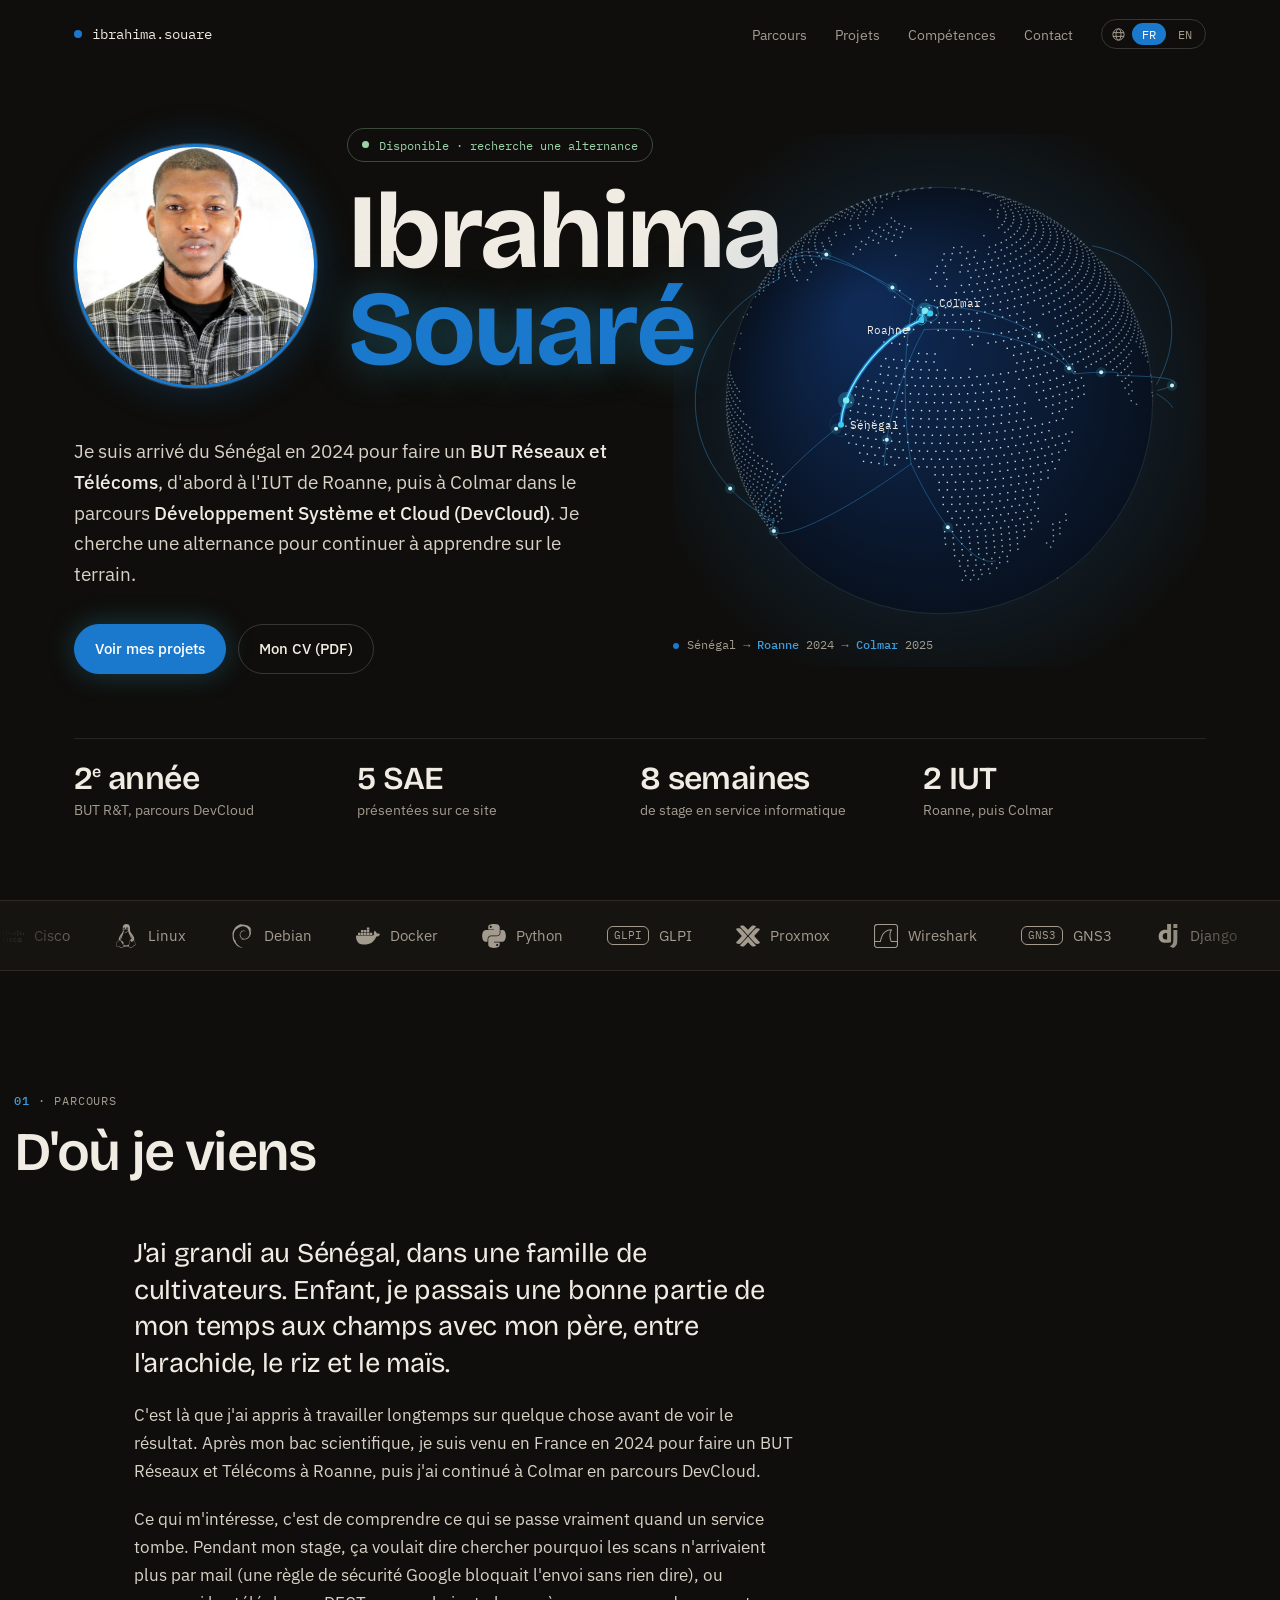
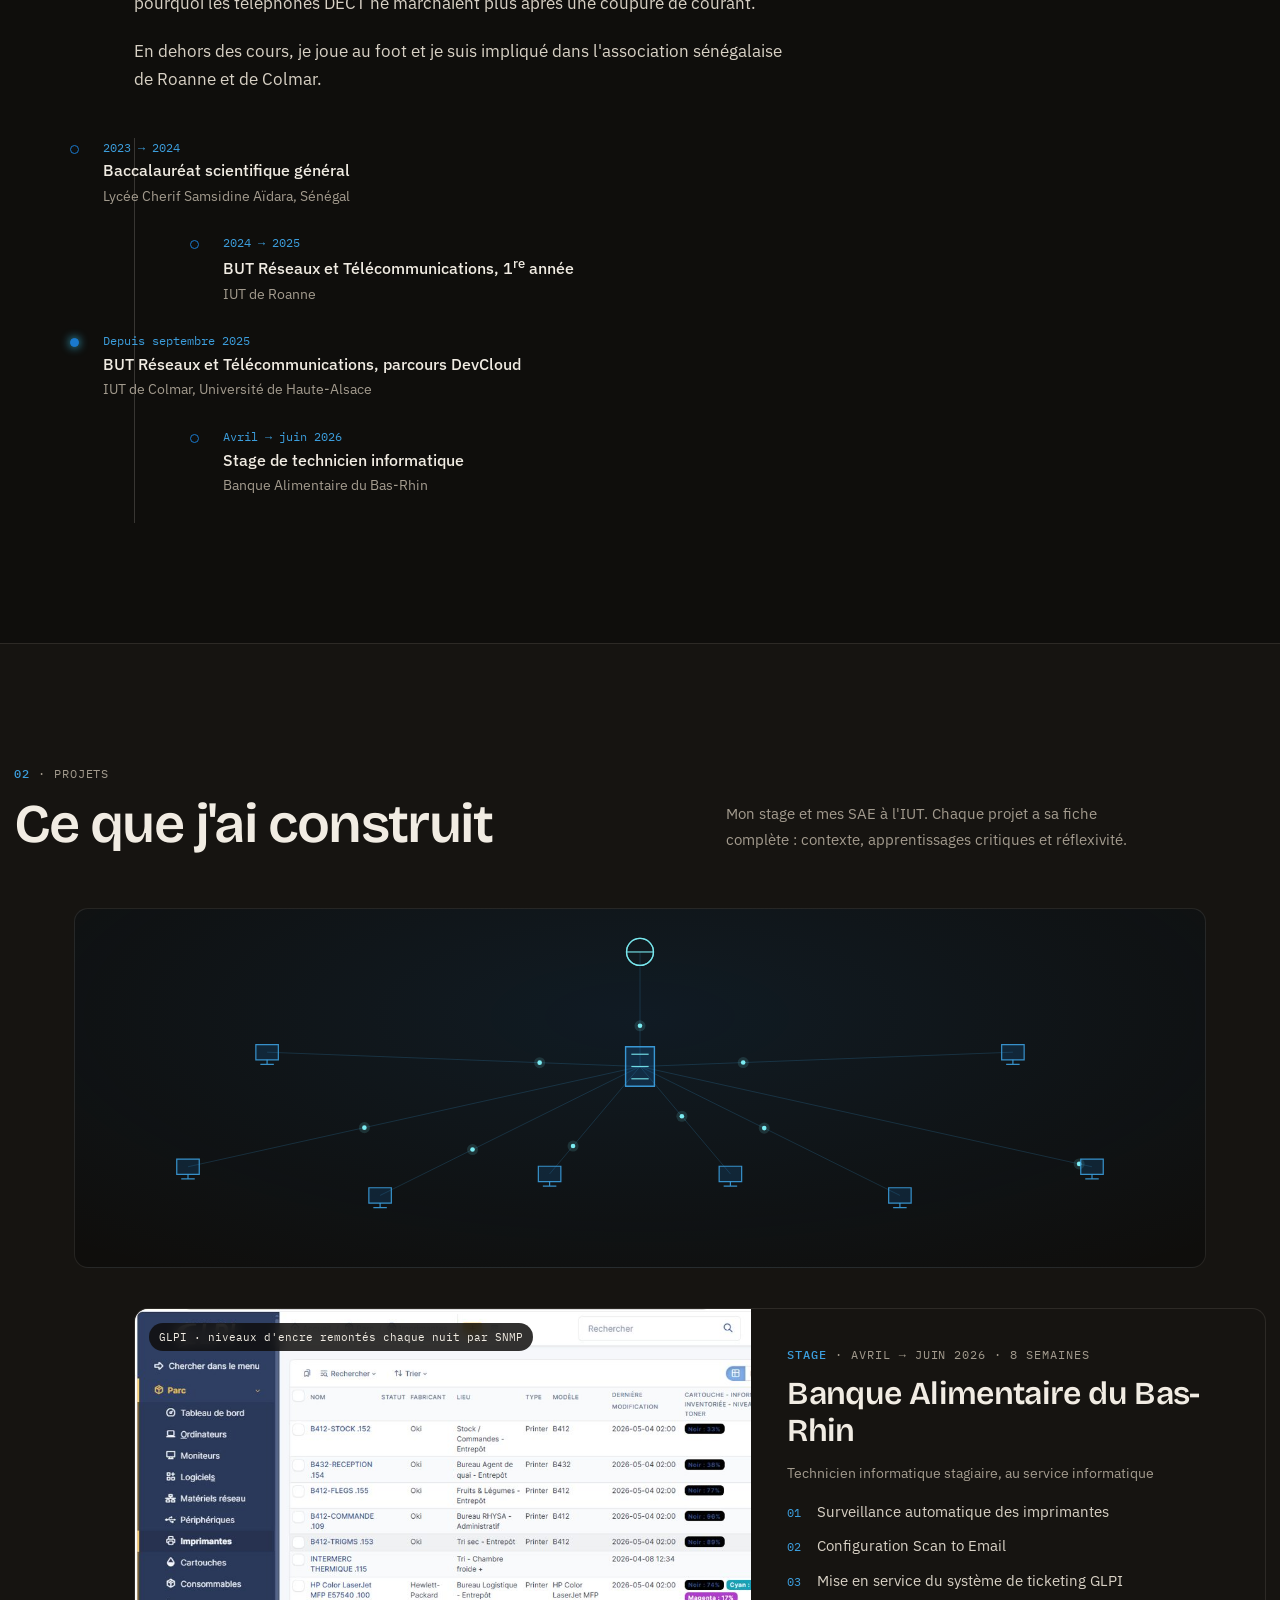
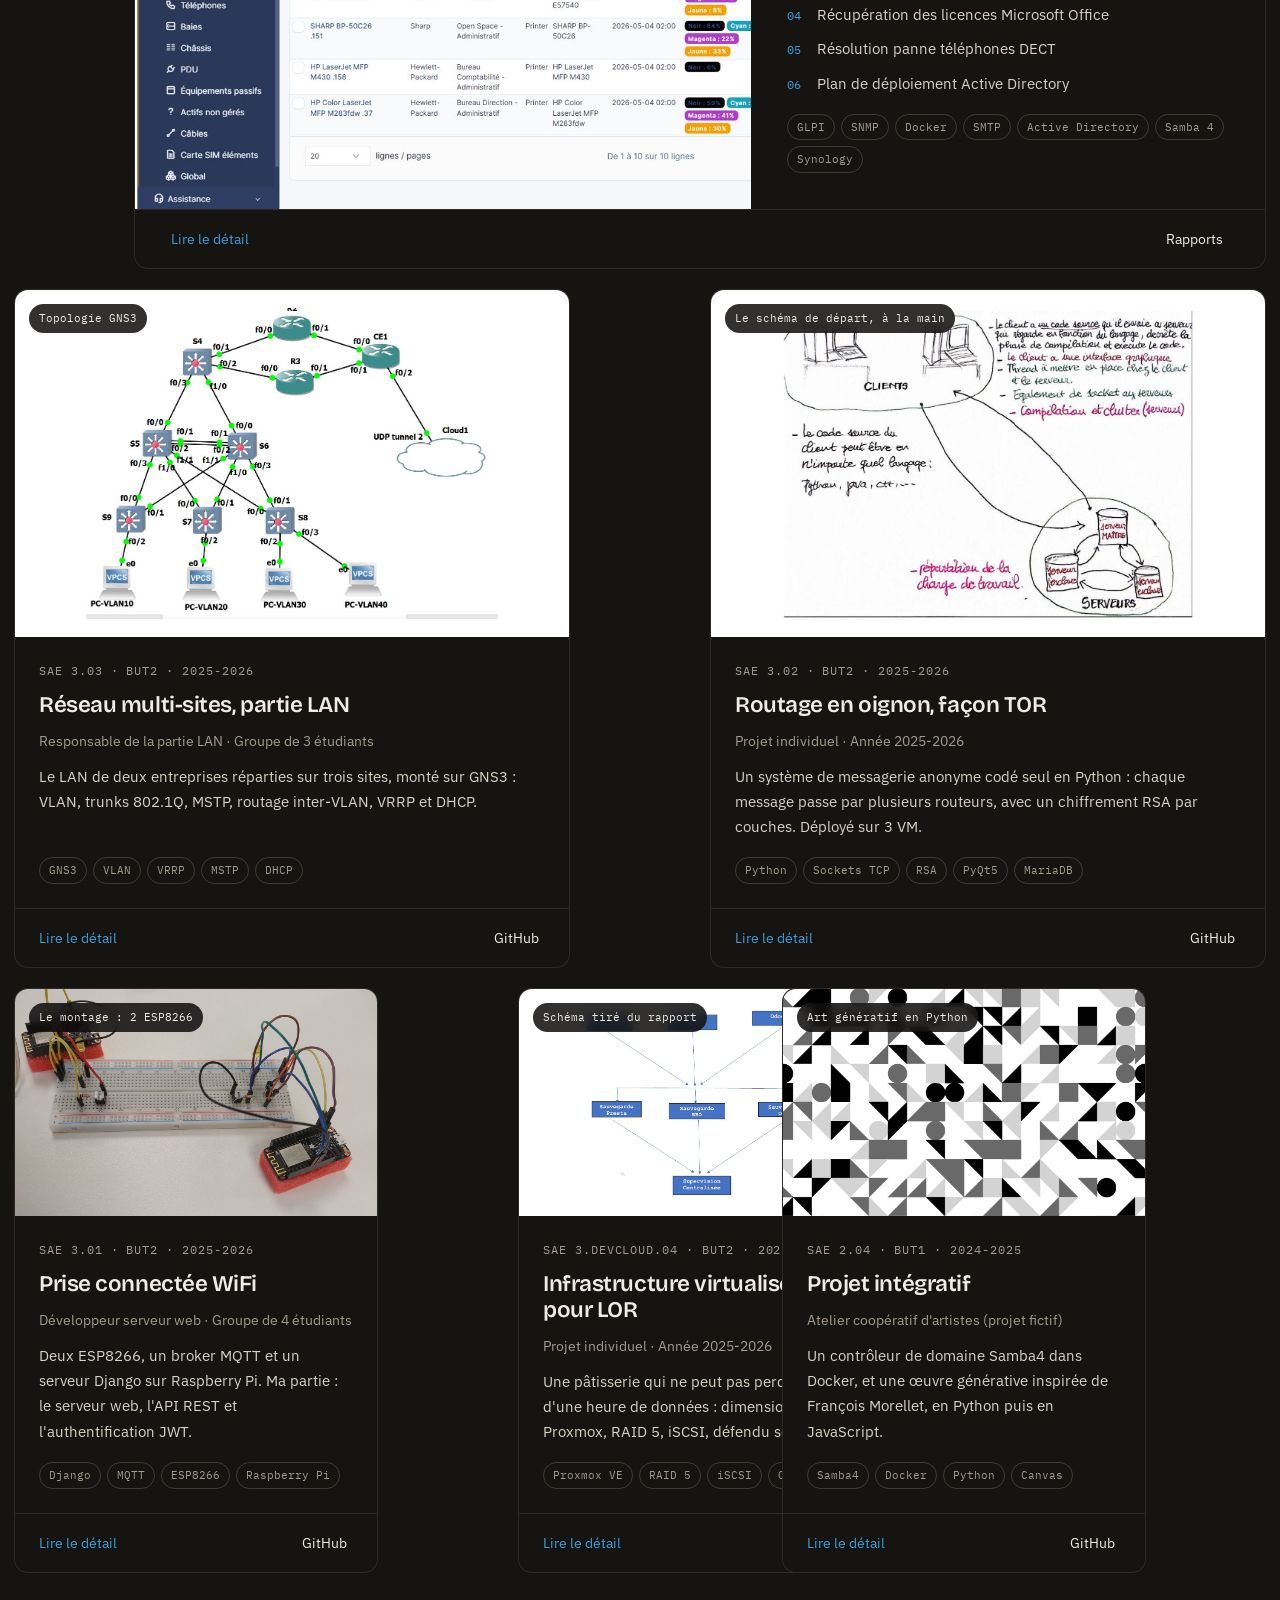
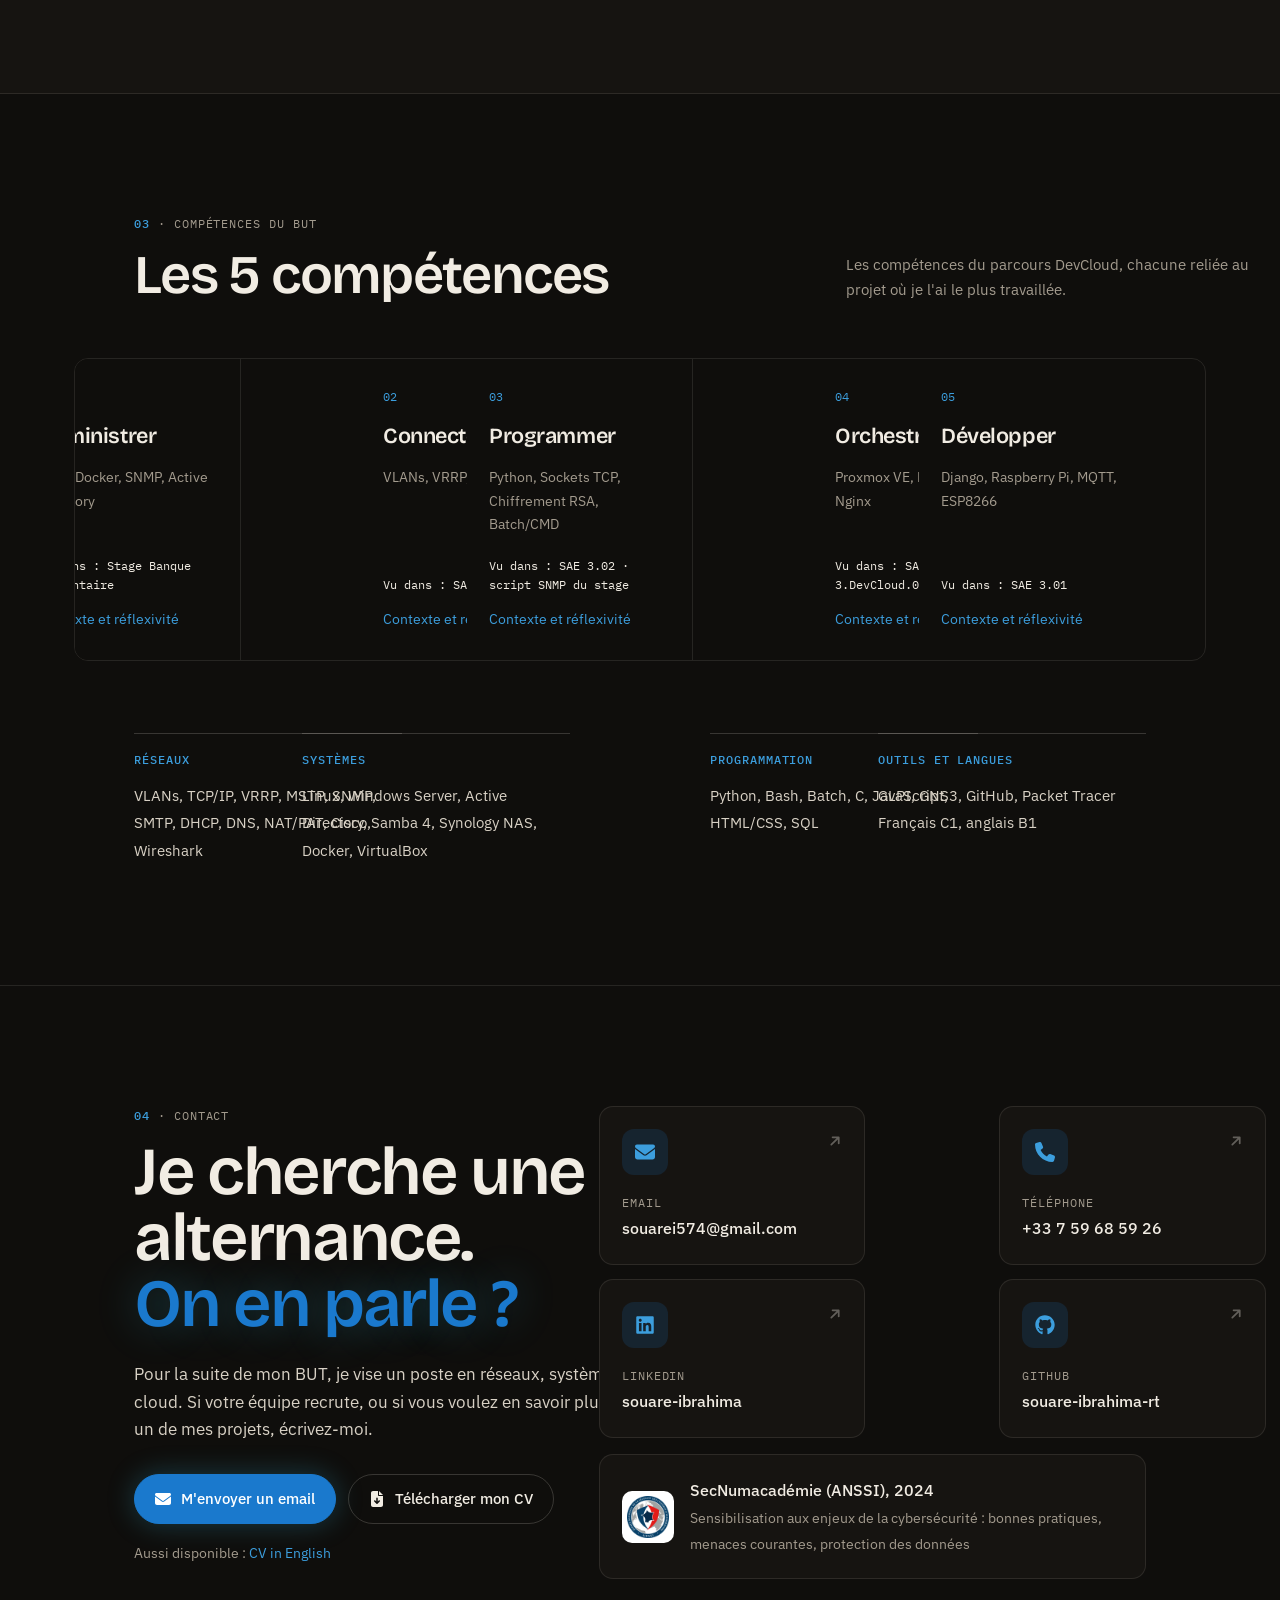
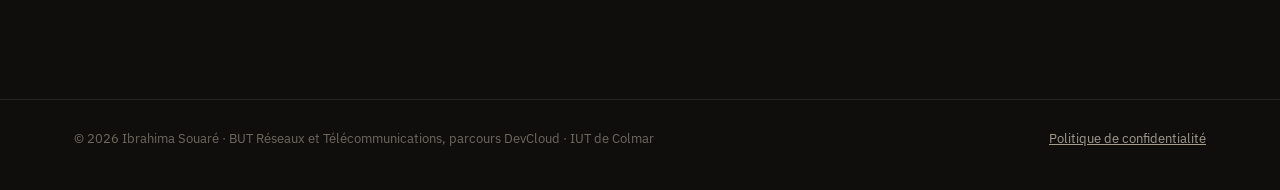
==== commit 7ea53501: "Topologie dans sa propre bande, sous le titre, avant les cartes Plus de superposition avec le texte " ====
--- a/index.html
+++ b/index.html
@@ -88,13 +88,13 @@
 </section>
 
 <!-- ============ PROJETS ============ -->
-<section id="projets" style="background:var(--bg-2);border-block:1px solid var(--line)" class="has-topo">
-  <canvas id="topo" class="topo" role="img" aria-label="Topologie réseau animée"></canvas>
+<section id="projets" style="background:var(--bg-2);border-block:1px solid var(--line)">
   <div class="wrap">
     <div class="head reveal">
       <div><div class="label"><b>02</b> · Projets</div><h2>Ce que j'ai construit</h2></div>
       <p>Mon stage et mes SAE à l'IUT. Chaque projet a sa fiche complète : contexte, apprentissages critiques et réflexivité.</p>
     </div>
+    <div class="topo-band reveal"><canvas id="topo" role="img" aria-label="Topologie réseau animée : serveur central relié à Internet et aux postes clients"></canvas></div>
     <div class="projects">
 <article class="card feature reveal">
   <div class="card-img"><img src="assets/img/stage-glpi.jpg" alt="Capture de GLPI : liste des imprimantes avec leurs niveaux d'encre" loading="lazy" width="1200" height="794" style="object-position:left top"><span class="chip">GLPI · niveaux d'encre remontés chaque nuit par SNMP</span></div>
--- a/assets/css/style.css
+++ b/assets/css/style.css
@@ -246,11 +246,10 @@
 @media (prefers-reduced-motion:reduce){.to-top{transition:opacity .3s}}
 
 
-/* Fond topologie réseau de la section Projets */
-.has-topo{position:relative}
-.has-topo > .wrap{position:relative;z-index:1}
-.topo{position:absolute;top:0;left:0;right:0;height:min(46vh,420px);z-index:0;pointer-events:none;opacity:.75;-webkit-mask-image:linear-gradient(180deg,#000 55%,transparent);mask-image:linear-gradient(180deg,#000 55%,transparent)}
-@media (max-width:720px){.topo{height:300px;opacity:.6}}
+/* Bande dédiée à la topologie réseau animée (sous le titre, avant les cartes) */
+.topo-band{position:relative;height:clamp(230px,30vw,360px);margin:0 0 40px;border:1px solid var(--line);border-radius:var(--radius);overflow:hidden;background:radial-gradient(120% 140% at 50% 30%,rgba(26,121,205,.12),transparent 62%),var(--bg)}
+.topo-band canvas{position:absolute;inset:0;width:100%;height:100%;display:block}
+.topo-band::after{content:"";position:absolute;inset:0;pointer-events:none;-webkit-mask-image:radial-gradient(130% 130% at 50% 50%,transparent 70%,#000);mask-image:radial-gradient(130% 130% at 50% 50%,transparent 70%,#000);background:var(--bg-2)}
 
 footer{border-top:1px solid var(--line);padding:28px 0 40px;font-size:.82rem;color:var(--faint)}
 footer .wrap{display:flex;justify-content:space-between;gap:16px;flex-wrap:wrap}
